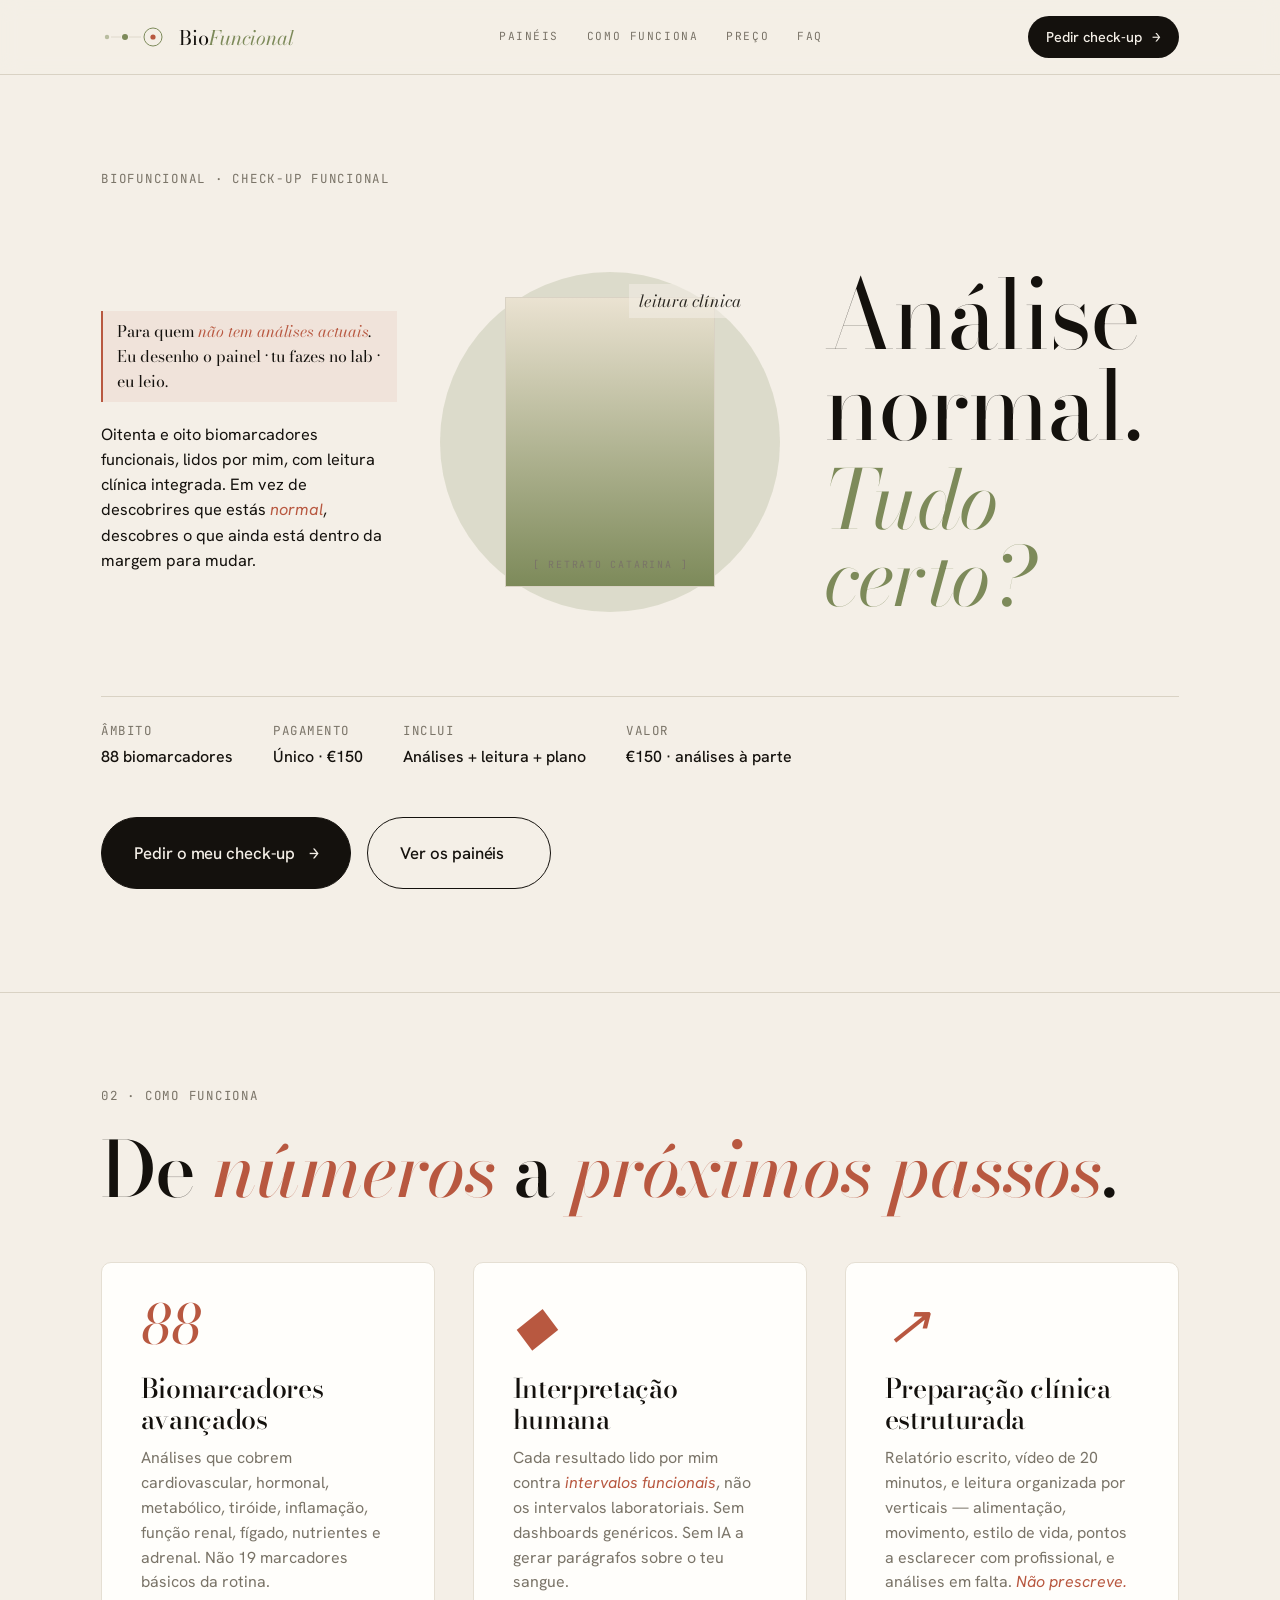
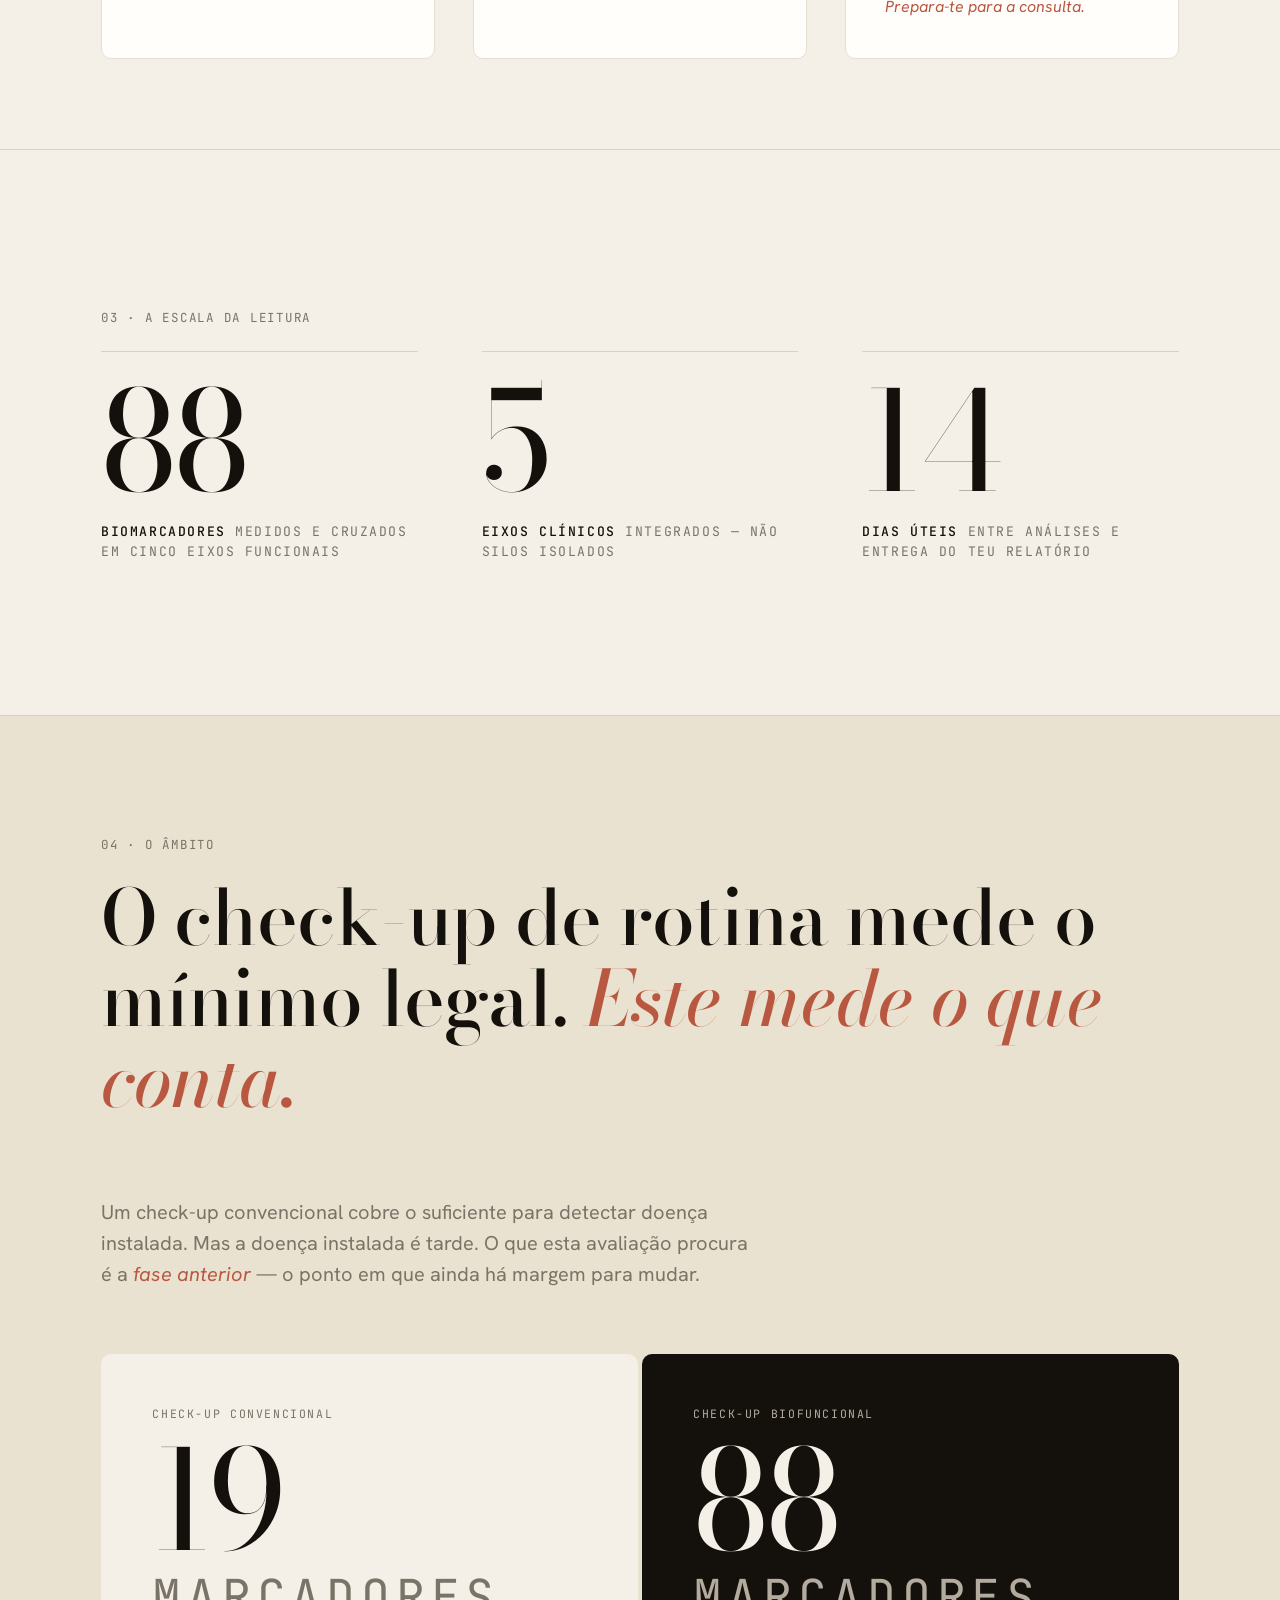
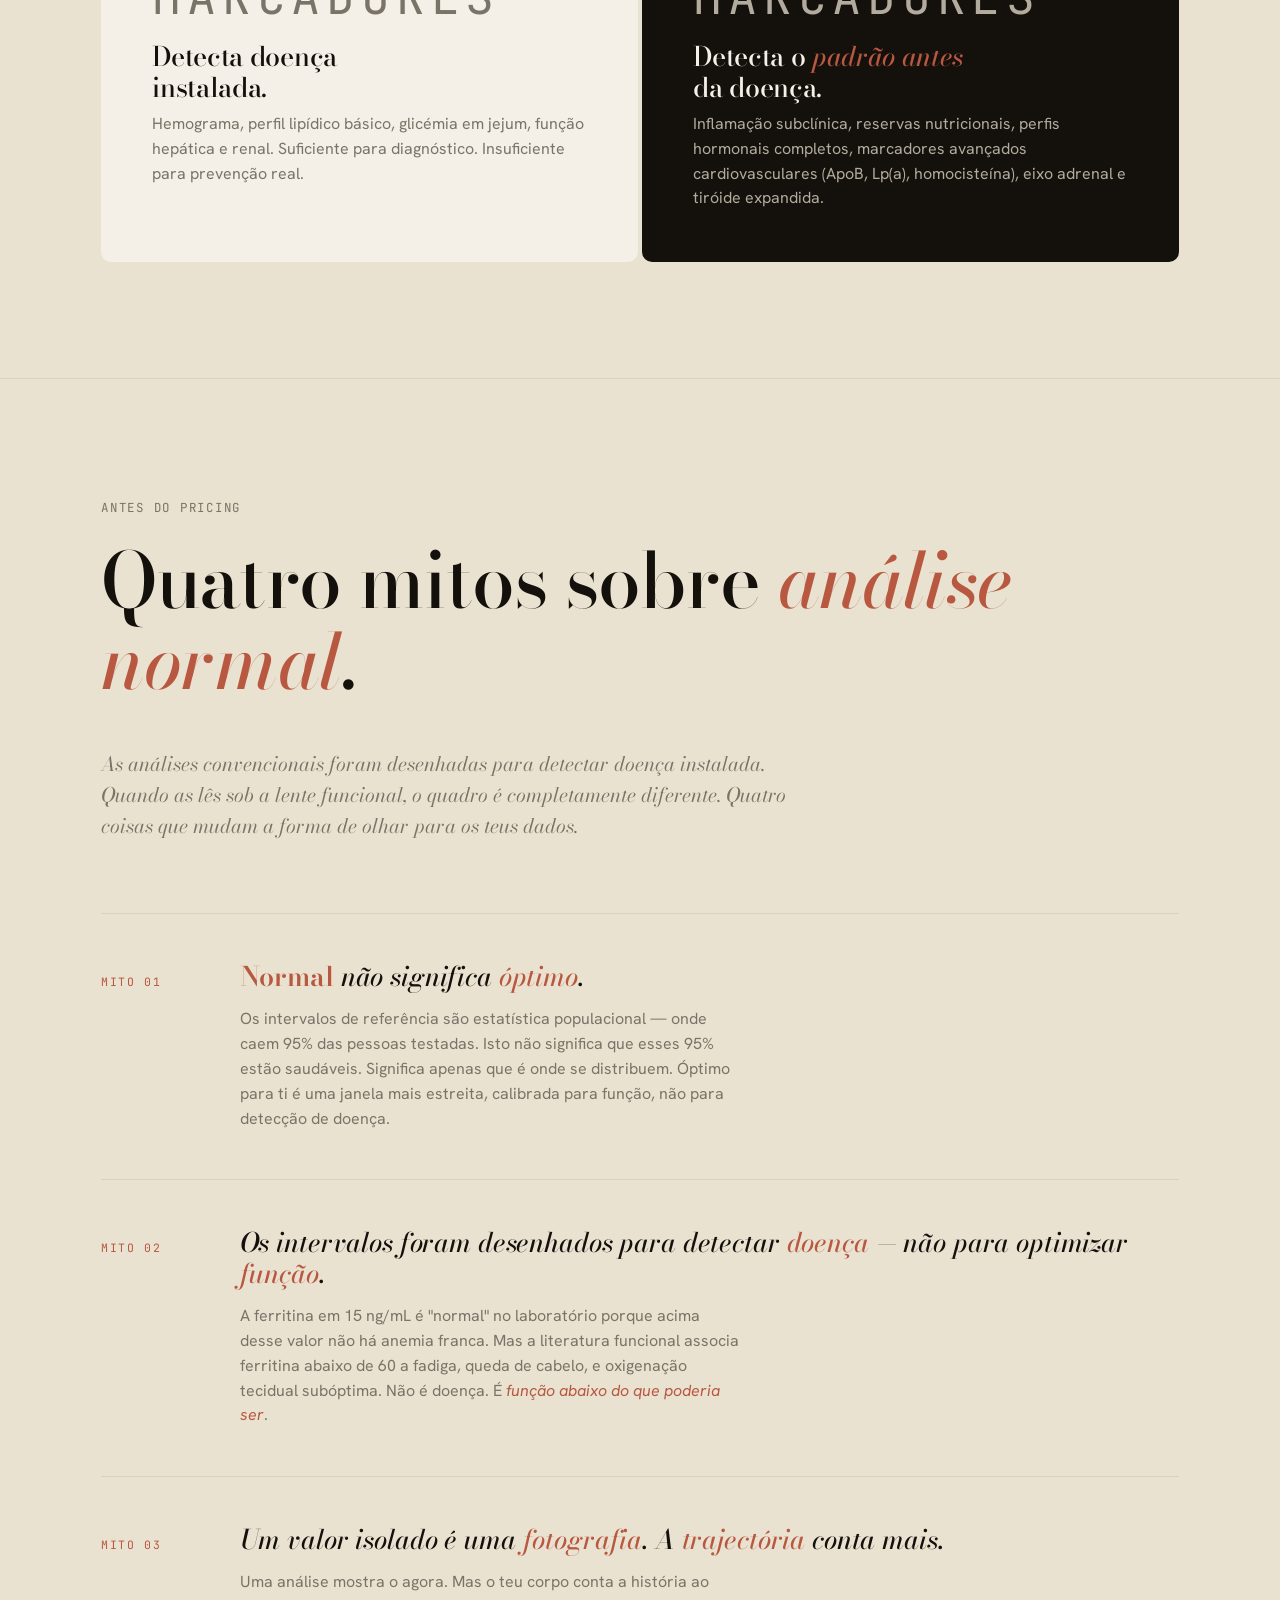
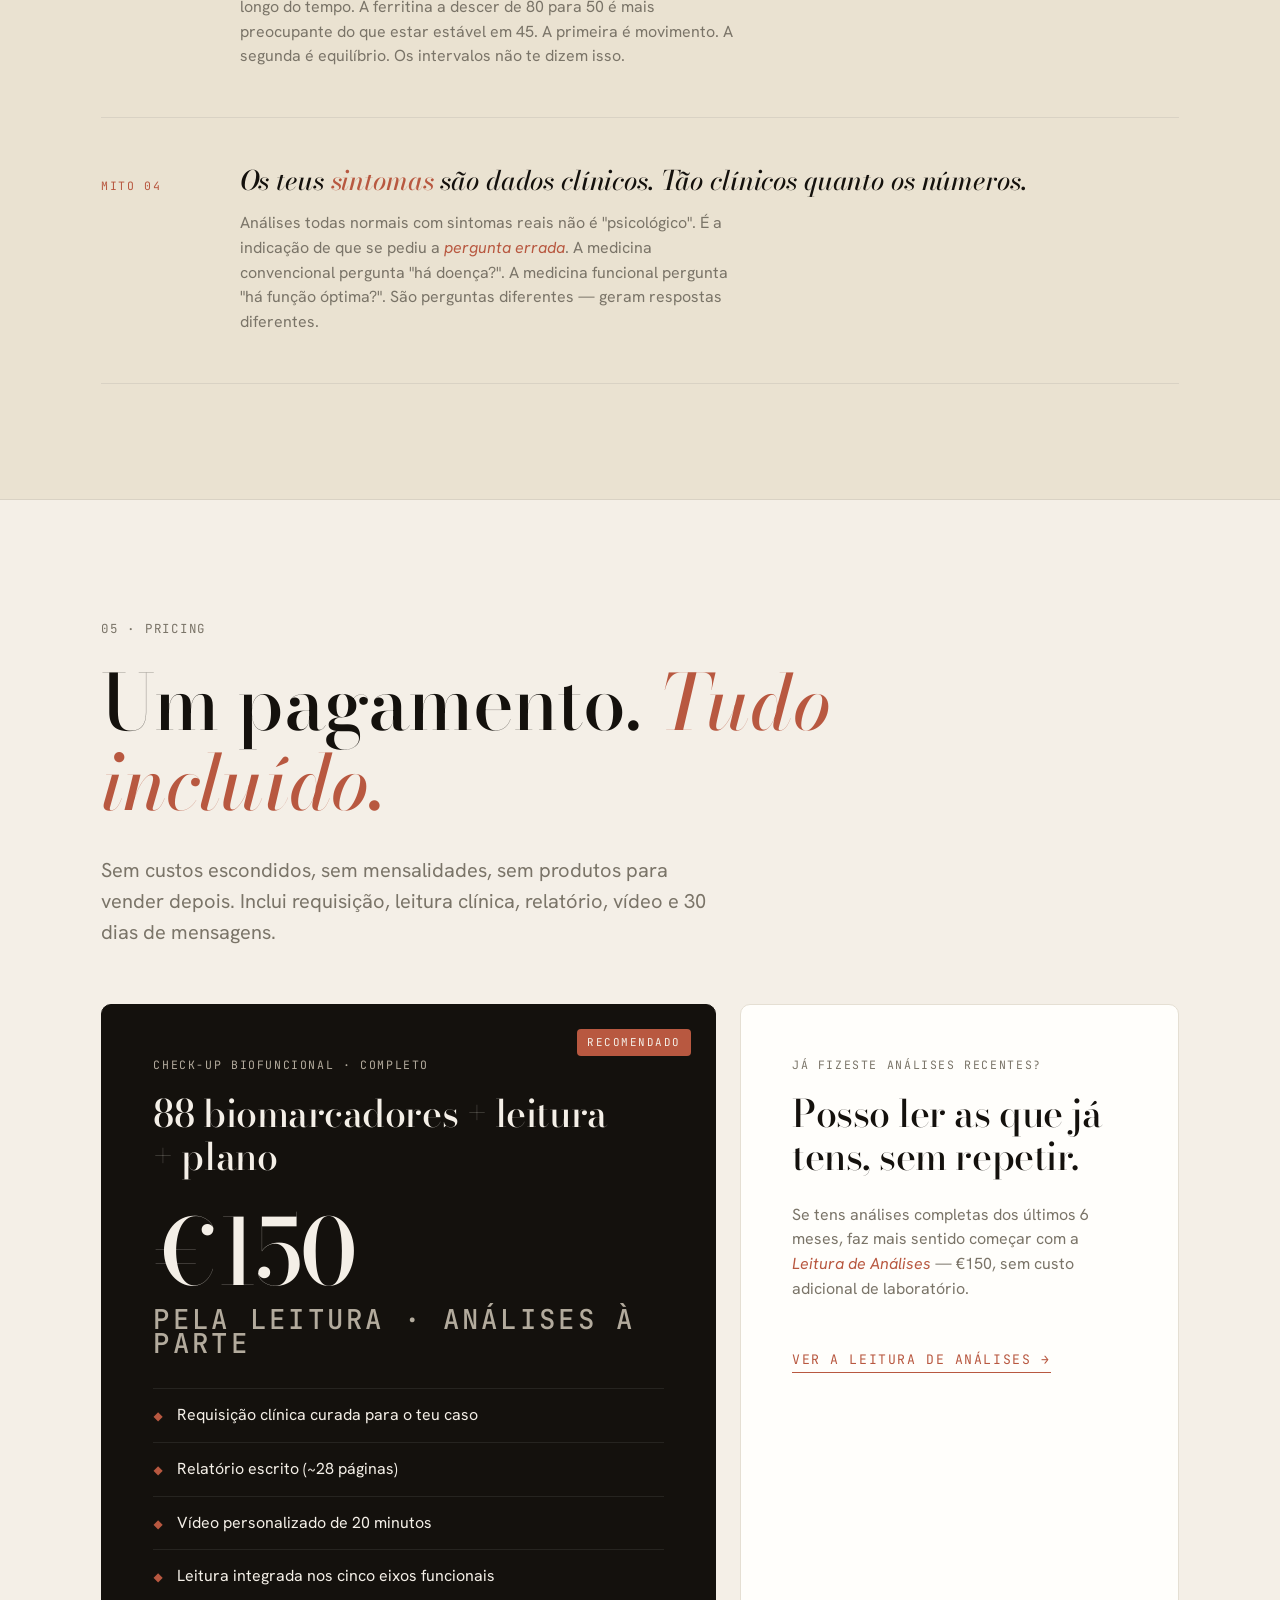
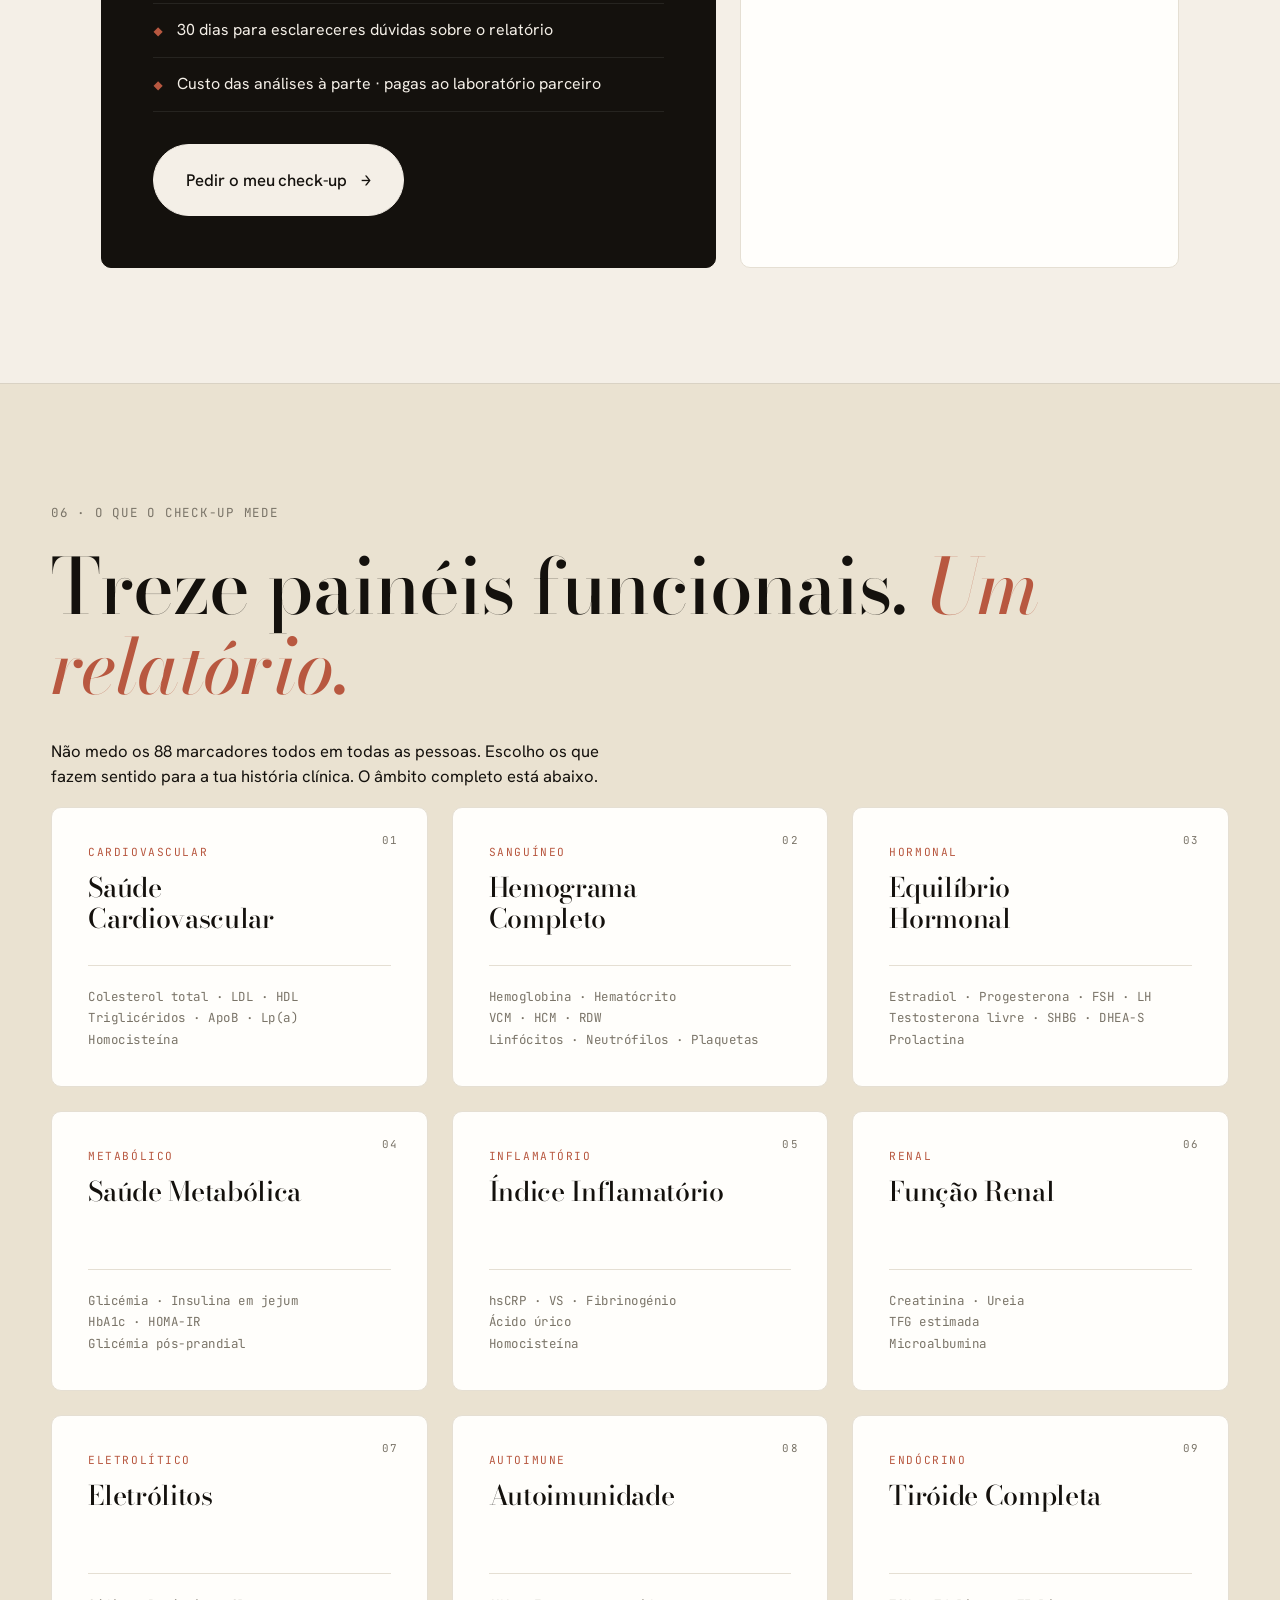
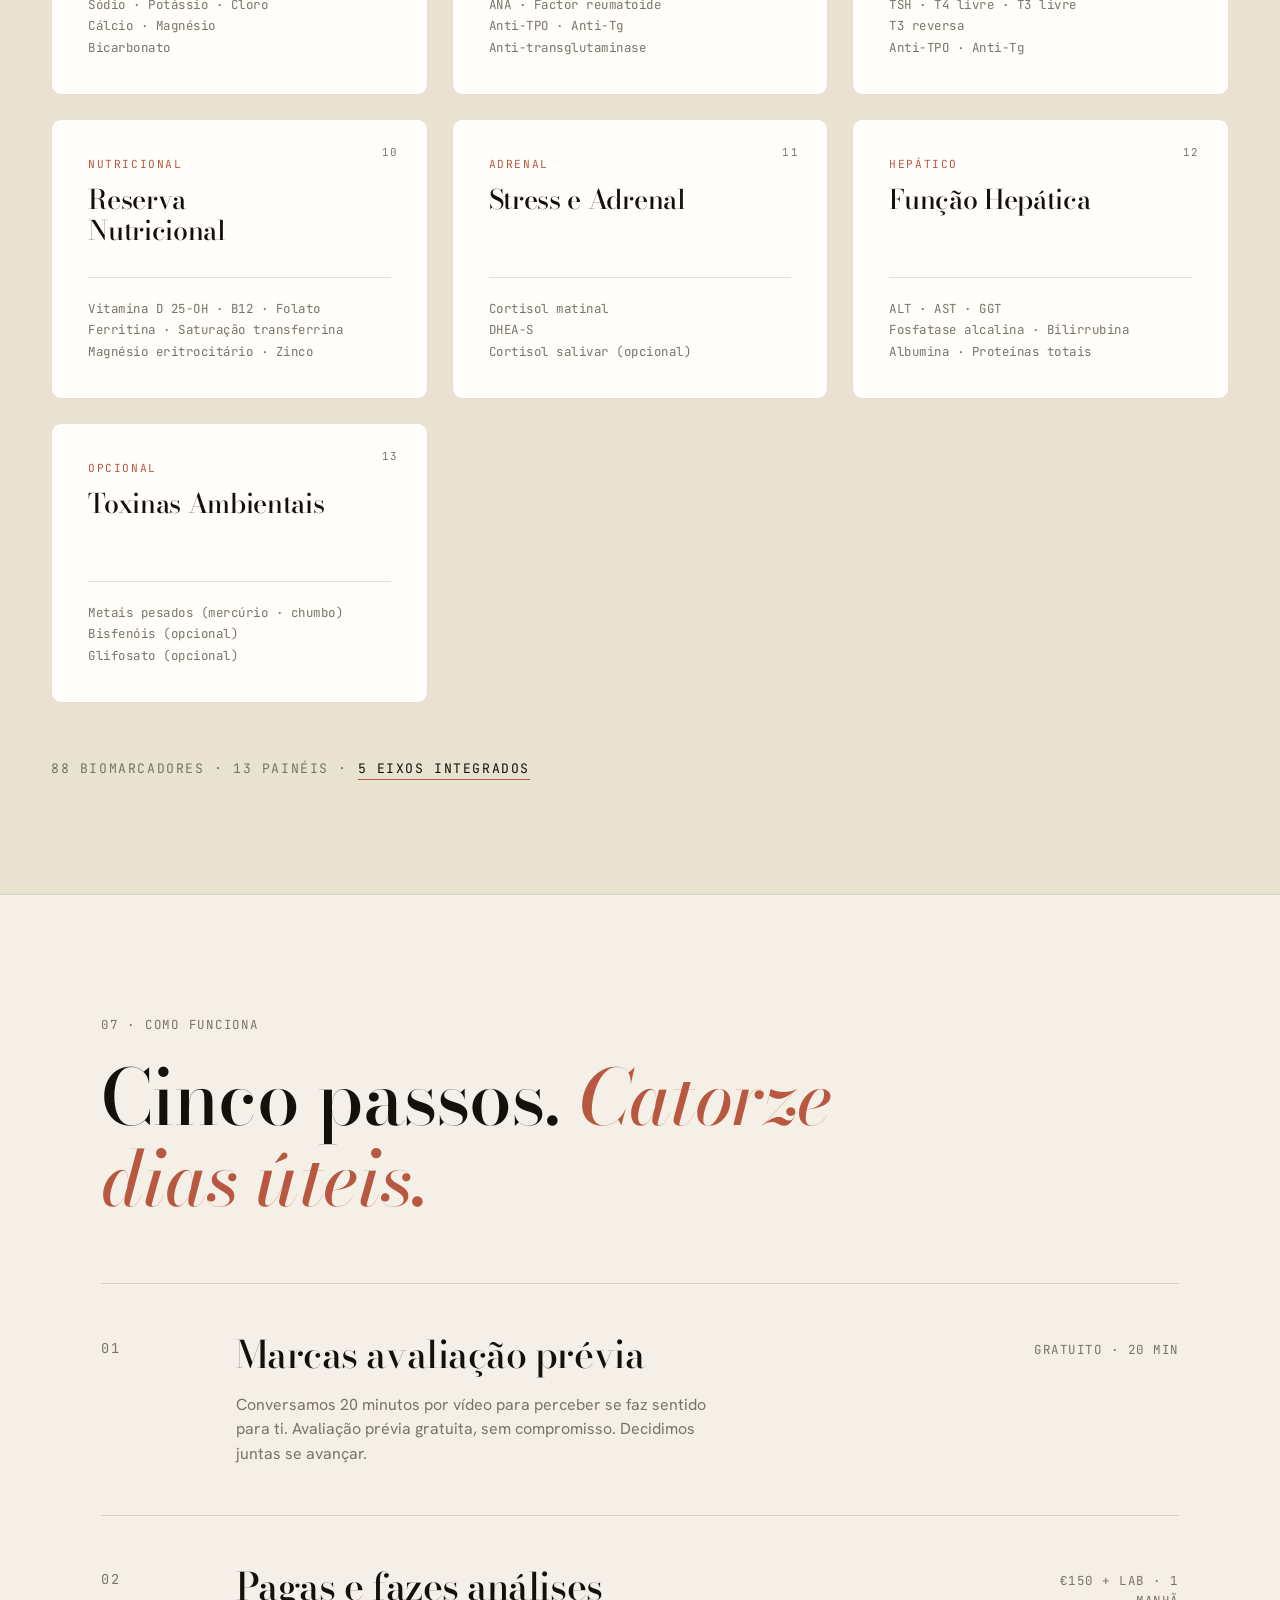
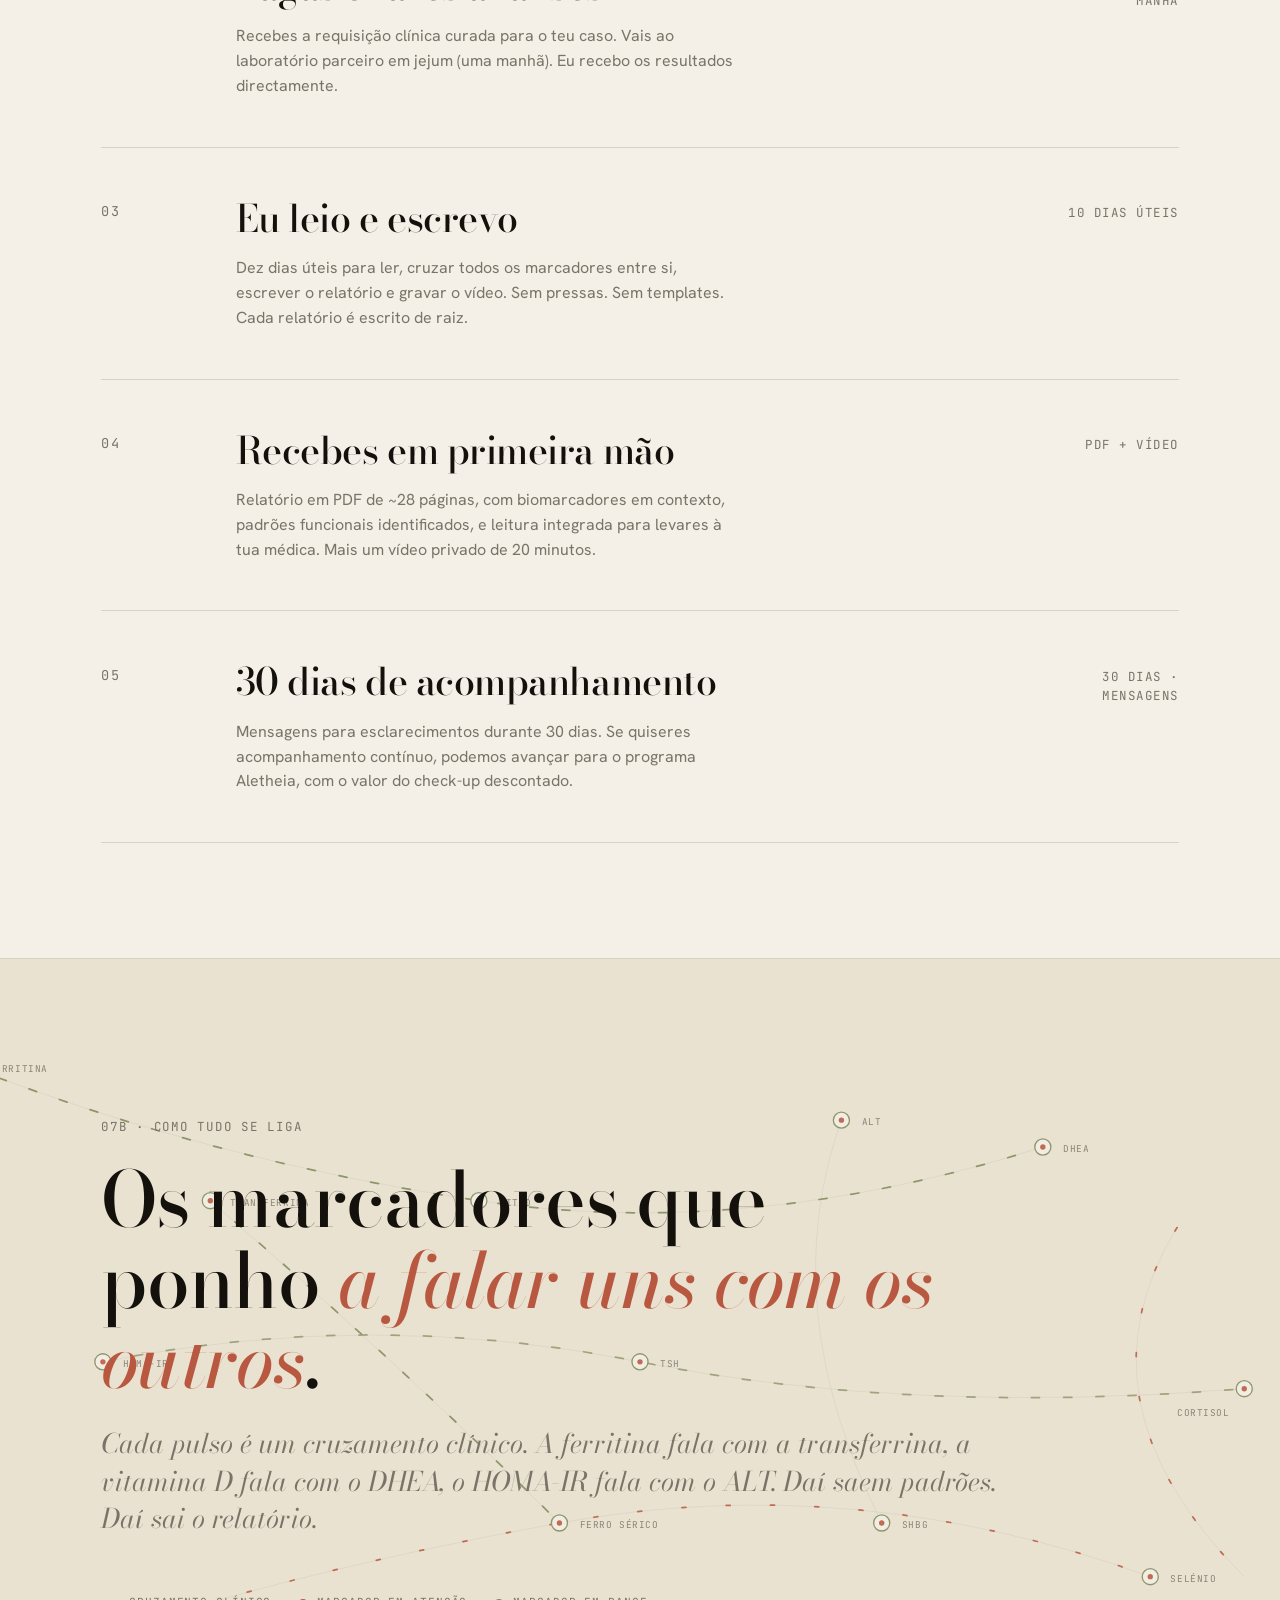
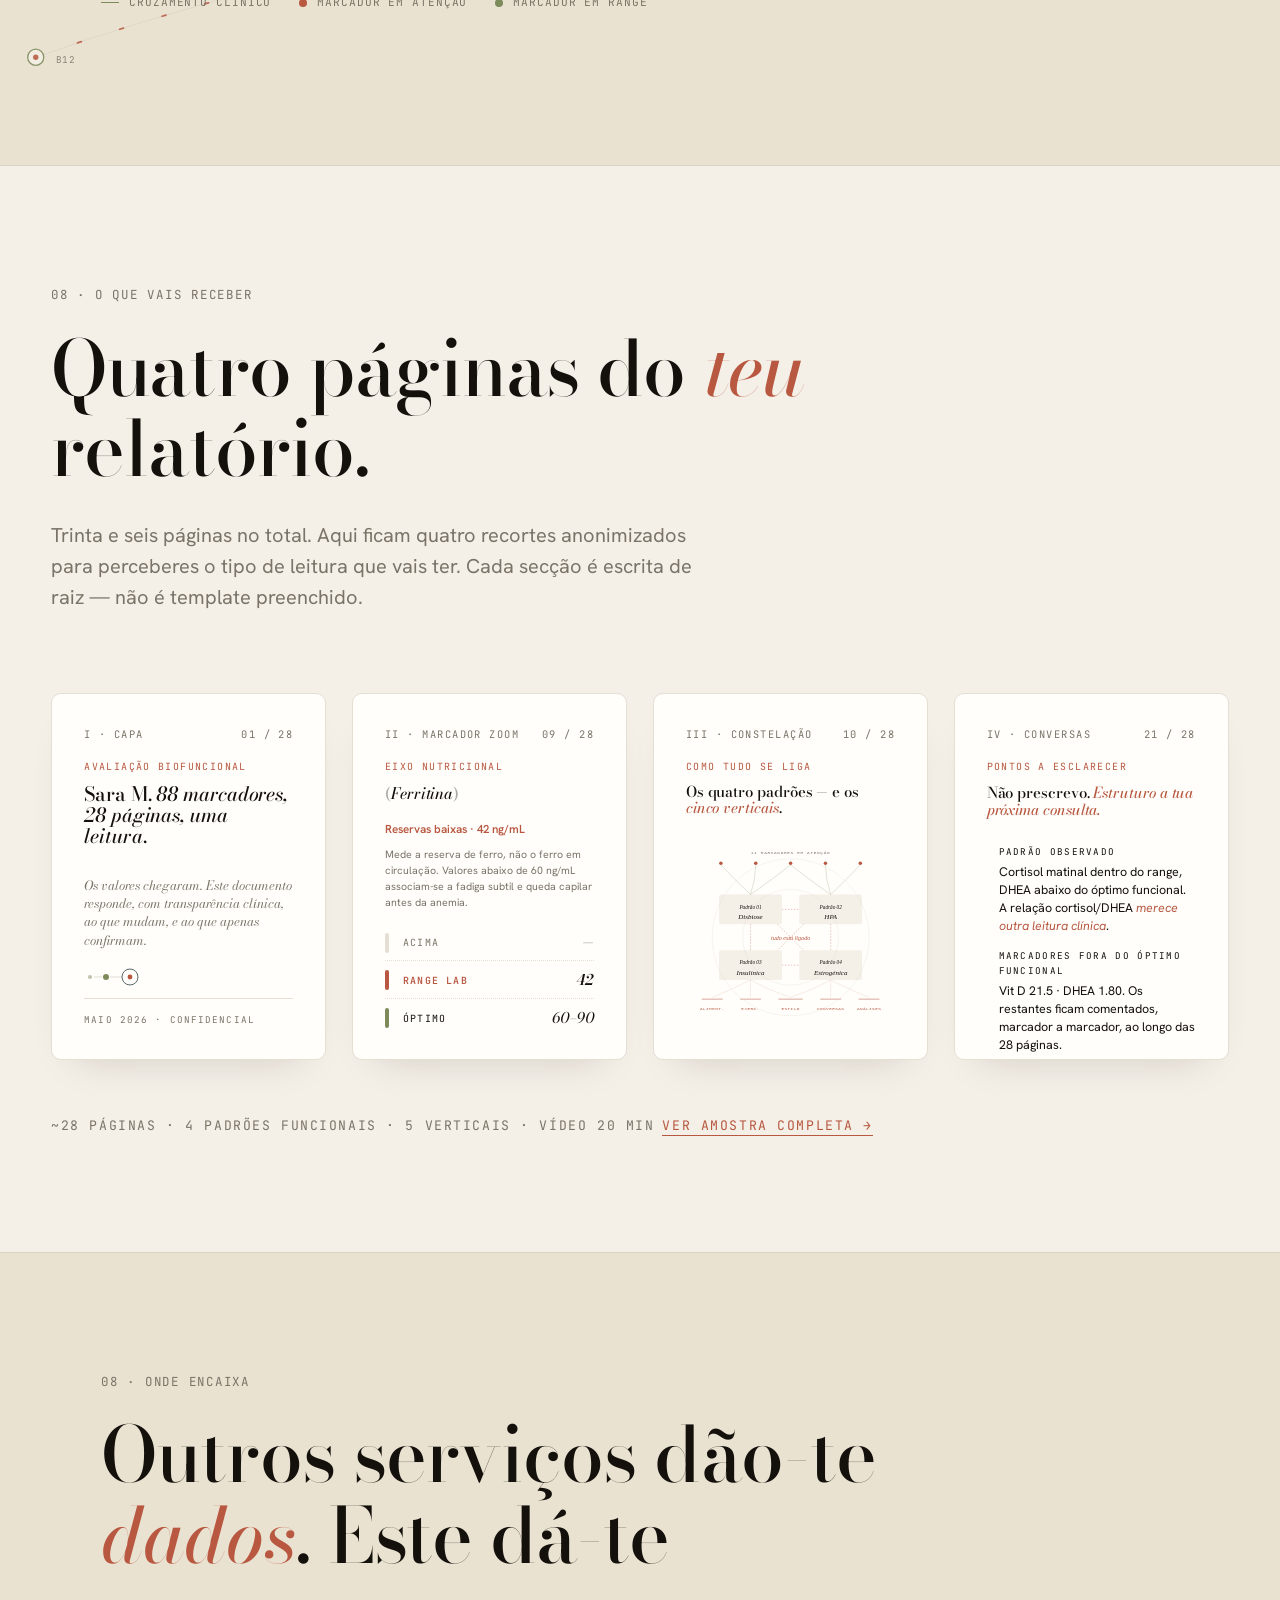
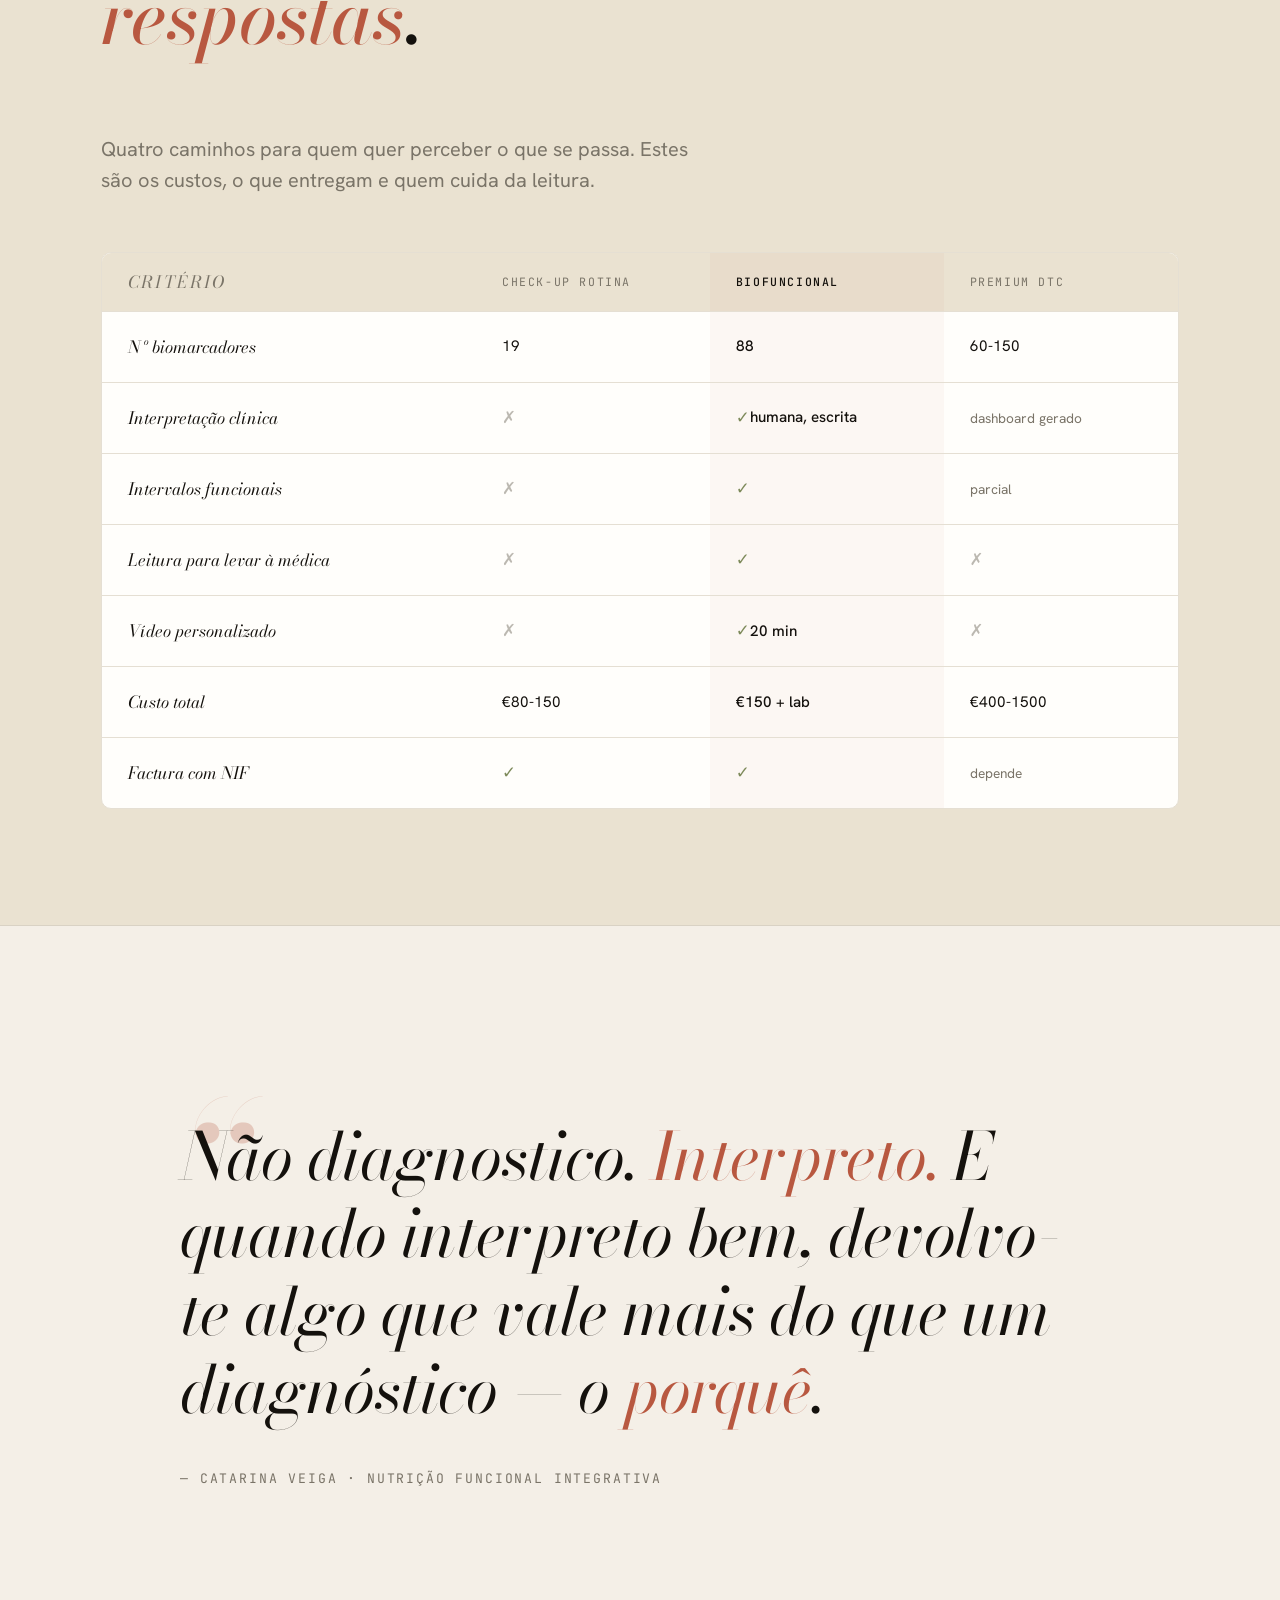
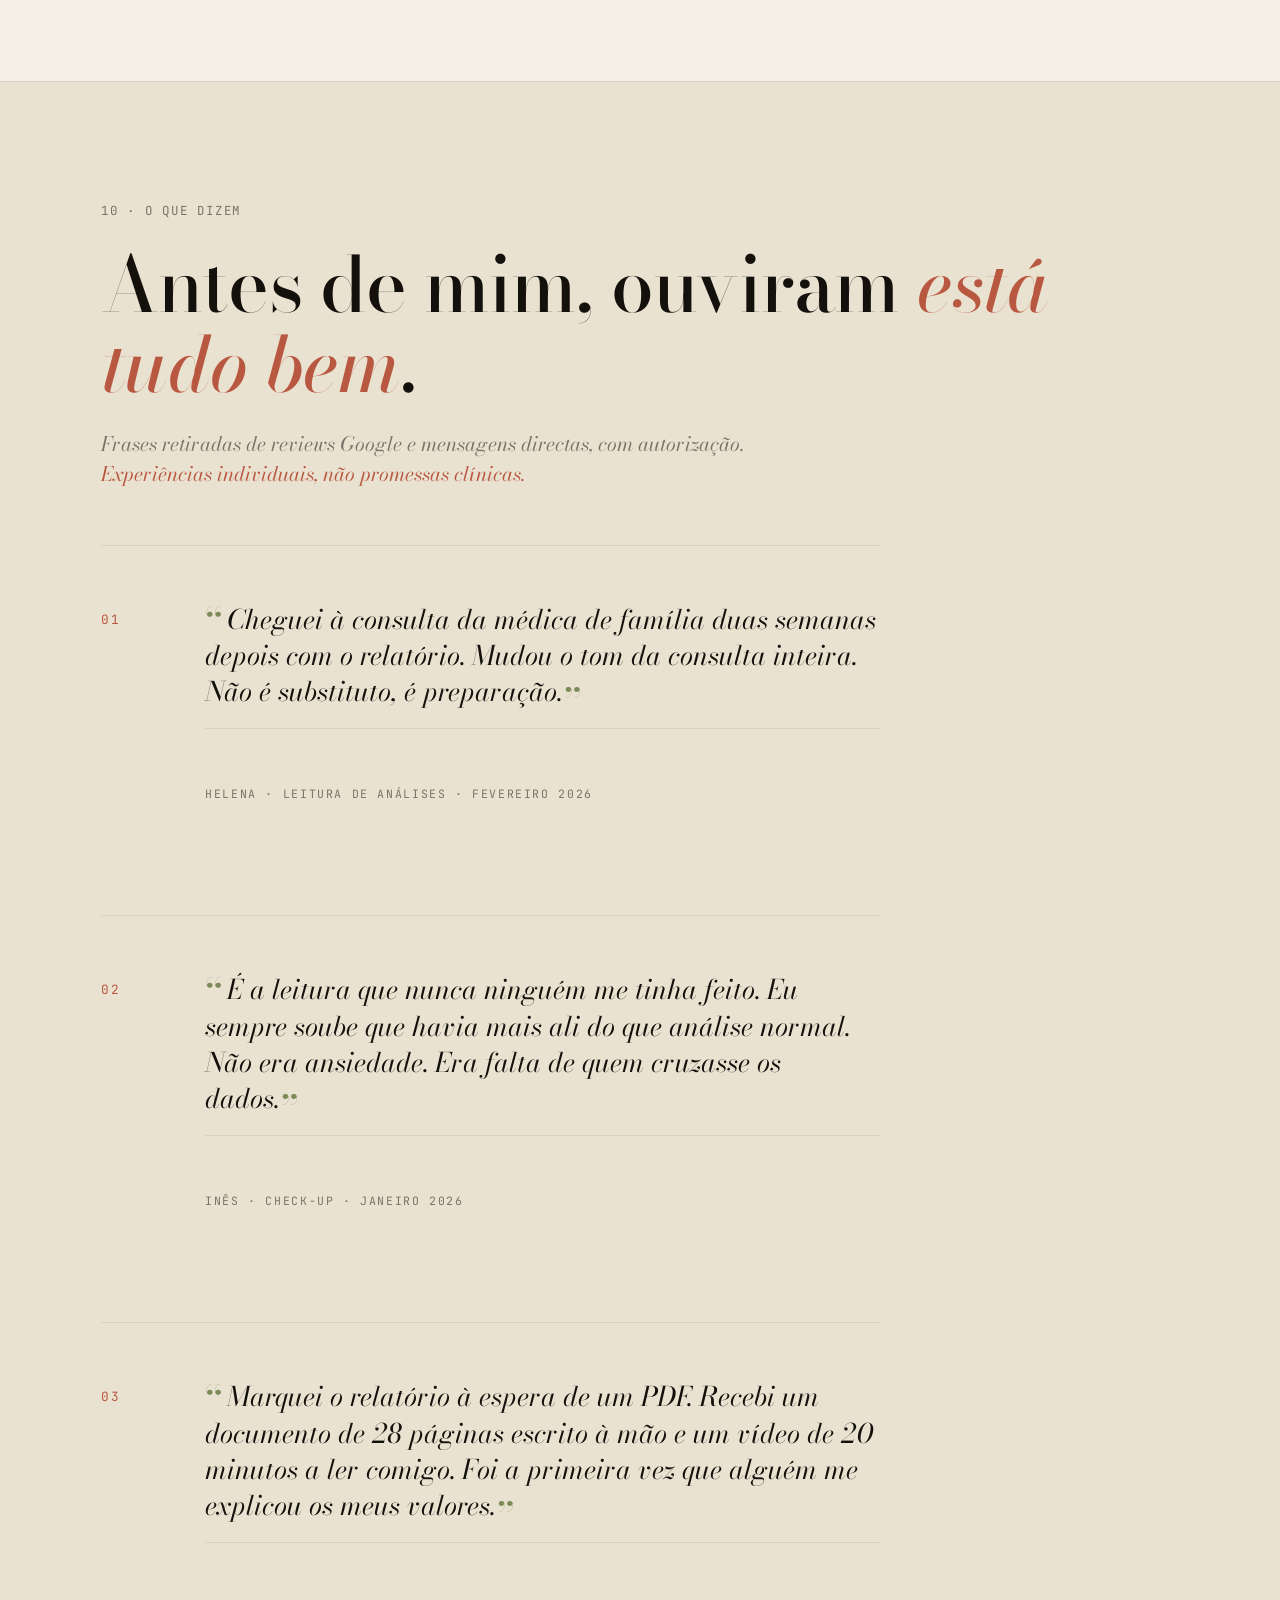
==== index.html @ 7107995e "Consolidate BioFuncional site for biofuncional.me 3 páginas interligadas (check-up / análises / rela" ====
<!doctype html>
<html lang="pt-PT">
<head>
<meta charset="utf-8" />
<meta name="viewport" content="width=device-width, initial-scale=1" />
<title>BioFuncional · Check-up funcional para mulheres</title>
<meta name="description" content="Uma leitura educacional de 88 biomarcadores funcionais. Para mulheres que querem chegar à consulta médica com perguntas certas — não com dúvidas vagas. €150, análises à parte." />
<link rel="canonical" href="https://biofuncional.me/" />
<meta name="robots" content="index, follow" />
<meta property="og:type" content="website" />
<meta property="og:site_name" content="BioFuncional" />
<meta property="og:locale" content="pt_PT" />
<meta property="og:url" content="https://biofuncional.me/" />
<meta property="og:title" content="BioFuncional · Check-up funcional para mulheres" />
<meta property="og:description" content="Uma leitura educacional de 88 biomarcadores funcionais. Chegar à consulta com perguntas certas, não com dúvidas vagas." />
<meta name="twitter:card" content="summary_large_image" />
<meta name="twitter:title" content="BioFuncional · Check-up funcional para mulheres" />
<meta name="twitter:description" content="Uma leitura educacional de 88 biomarcadores funcionais. Chegar à consulta com perguntas certas, não com dúvidas vagas." />
<script type="application/ld+json">
{
  "@context": "https://schema.org",
  "@type": "ProfessionalService",
  "name": "BioFuncional",
  "url": "https://biofuncional.me/",
  "description": "Leitura educacional de biomarcadores funcionais para mulheres, em medicina funcional integrativa.",
  "areaServed": "PT",
  "availableLanguage": "pt-PT",
  "founder": {
    "@type": "Person",
    "name": "Catarina Veiga",
    "jobTitle": "Praticante de Medicina Funcional Integrativa",
    "url": "https://catarinaveiga.com"
  },
  "offers": {
    "@type": "Offer",
    "price": "150",
    "priceCurrency": "EUR",
    "description": "Check-up funcional · leitura educacional de 88 biomarcadores (análises à parte)"
  }
}
</script>

<link rel="preconnect" href="https://fonts.googleapis.com">
<link rel="preconnect" href="https://fonts.gstatic.com" crossorigin>
<link href="https://fonts.googleapis.com/css2?family=Bodoni+Moda:ital,opsz,wght@0,6..96,400..900;1,6..96,400..900&family=Hanken+Grotesk:ital,wght@0,300..800;1,300..800&family=EB+Garamond:ital,wght@0,400..800;1,400..800&family=Karla:ital,wght@0,300..800;1,300..800&family=DM+Serif+Display:ital@0;1&family=DM+Sans:ital,opsz,wght@0,9..40,300..900;1,9..40,300..900&family=Playfair+Display:ital,wght@0,400..900;1,400..900&family=Manrope:wght@300..800&family=JetBrains+Mono:wght@400;500&display=swap" rel="stylesheet">

<style>
:root{
  --bg:            #F4EFE7;
  --bg-warm:       #EAE2D1;
  --bg-card:       #FFFEFB;
  --bg-dark:       #14110D;
  --ink:           #14110D;
  --muted:         #7A7468;
  --accent:        #B85840;
  --sage:          #7D8A5A;
  --line:          #D9D2C4;
  --line-soft:     #E5DFD3;
  --on-dark:       #F4EFE7;
  --muted-on-dark: #B3AB9D;

  --font-display: "Bodoni Moda", Georgia, serif;
  --font-body:    "Hanken Grotesk", system-ui, sans-serif;
  --font-mono:    "JetBrains Mono", ui-monospace, monospace;

  --measure: 65ch;
  --step-0: clamp(.95rem, .92rem + .15vw, 1.05rem);
  --step-1: clamp(1.1rem, 1.05rem + .25vw, 1.25rem);
  --step-2: clamp(1.35rem, 1.2rem + .6vw, 1.7rem);
  --step-3: clamp(1.7rem, 1.4rem + 1.2vw, 2.4rem);
  --step-4: clamp(2.2rem, 1.7rem + 2.2vw, 3.6rem);
  --step-5: clamp(2.8rem, 2rem + 3.5vw, 5.2rem);
  --step-6: clamp(3.4rem, 2.4rem + 4.5vw, 6.8rem);
  --step-massive: clamp(4.5rem, 3rem + 7vw, 10rem);

  --radius-card: 10px;
}

*{box-sizing:border-box}
html,body{margin:0;padding:0}
body{
  background: var(--bg);
  color: var(--ink);
  font-family: var(--font-body);
  font-size: var(--step-0);
  line-height: 1.55;
  -webkit-font-smoothing: antialiased;
  text-rendering: optimizeLegibility;
  transition: background-color .35s ease, color .35s ease;
}
h1,h2,h3,h4{
  font-family: var(--font-display);
  font-weight: 500; letter-spacing: -.012em;
  margin: 0 0 .4em; line-height: 1.08;
  color: var(--ink);
}
h1{ font-size: var(--step-6); }
h2{ font-size: var(--step-5); line-height: 1.05; }
h3{ font-size: var(--step-3); line-height: 1.15; }
h4{ font-size: var(--step-2); line-height: 1.2; }

p{ margin: 0 0 1em; max-width: var(--measure); }
em{ color: var(--accent); font-style: italic; }
strong{ font-weight: 600; }
a{ color: inherit; text-underline-offset: 3px; text-decoration-thickness: 1px; }

.container{ max-width: 1180px; margin: 0 auto; padding: 0 clamp(20px, 4vw, 56px); }
.container-wide{ max-width: 1280px; margin: 0 auto; padding: 0 clamp(20px, 4vw, 56px); }
.measure{ max-width: var(--measure); }

section{
  padding: clamp(72px, 9vw, 140px) 0;
  position: relative;
  transition: background-color .35s ease, color .35s ease;
}
section + section{ border-top: 1px solid var(--line); }

.dark{ background: var(--bg-dark); color: var(--on-dark); }
.dark h1,.dark h2,.dark h3,.dark h4{ color: var(--on-dark); }
.dark em{ color: var(--accent); }
.dark .muted{ color: var(--muted-on-dark); }

.warm{ background: var(--bg-warm); }

.eyebrow{
  font-family: var(--font-mono); font-size: .78rem;
  letter-spacing: .14em; text-transform: uppercase;
  color: var(--muted); margin-bottom: 1.5rem;
  display: inline-block;
}
.dark .eyebrow{ color: var(--muted-on-dark); }
.muted{ color: var(--muted); }

/* PRICING-PENDING BADGE */
.placeholder-tag{
  display: inline-block;
  font-family: var(--font-mono);
  font-size: .68rem;
  letter-spacing: .14em;
  text-transform: uppercase;
  color: var(--accent);
  border: 1px solid var(--accent);
  padding: 3px 8px;
  border-radius: 4px;
  margin-left: 12px;
  vertical-align: middle;
}

/* HERO QUALIFIER */
.hero-qualifier{
  margin: -16px 0 24px;
  padding: 8px 14px;
  background: rgba(184, 88, 64, .08);
  border-left: 2px solid var(--accent);
  font-family: var(--font-display);
  font-size: 1rem;
  color: var(--ink);
  display: inline-block;
  letter-spacing: -.005em;
}
.hero-qualifier em{ color: var(--accent); font-style: italic; }

/* 4 MITOS */
.mitos-section{ background: var(--bg-warm); }
.mitos-section h2{ max-width: 22ch; margin-bottom: .6em; }
.mitos-section > .container > .lede{ color: var(--muted); max-width: 60ch; margin-bottom: clamp(48px, 6vw, 72px); font-size: var(--step-1); font-family: var(--font-display); font-style: italic; }
.mitos-list{ list-style: none; padding: 0; margin: 0; counter-reset: mito; }
.mitos-list li{
  counter-increment: mito;
  display: grid;
  grid-template-columns: 100px 1fr;
  gap: clamp(20px, 3vw, 56px);
  padding: clamp(28px, 4vw, 48px) 0;
  border-top: 1px solid var(--line);
  align-items: baseline;
}
.mitos-list li:last-child{ border-bottom: 1px solid var(--line); }
.mitos-list li::before{
  content: "Mito " counter(mito, decimal-leading-zero);
  font-family: var(--font-mono); font-size: .72rem;
  letter-spacing: .14em; text-transform: uppercase;
  color: var(--accent); padding-top: .5em;
}
.mito-body h3{ font-size: var(--step-2); margin: 0 0 14px; letter-spacing: -.005em; font-style: italic; }
.mito-body h3 strong{ font-style: normal; color: var(--accent); }
.mito-body p{ color: var(--muted); margin: 0; font-size: 1rem; max-width: 56ch; }
@media (max-width: 600px){ .mitos-list li{ grid-template-columns: 1fr; gap: 8px; } }

/* LEAD MAGNET */
.lead-magnet-section{ background: var(--bg-dark); color: var(--on-dark); padding: clamp(96px, 12vw, 140px) 0; }
.lead-magnet-section .container{
  display: grid; grid-template-columns: 1.1fr 1fr;
  gap: clamp(40px, 6vw, 96px); align-items: center;
}
@media (max-width: 880px){ .lead-magnet-section .container{ grid-template-columns: 1fr; } }
.lead-magnet-section h2{ color: var(--on-dark); max-width: 18ch; font-size: var(--step-4); }
.lead-magnet-section h2 em{ color: var(--accent); }
.lead-magnet-section > .container > div > p{ color: var(--muted-on-dark); font-size: 1.05rem; line-height: 1.55; max-width: 50ch; }
.sample-form{ background: var(--bg-card); border-radius: 12px; padding: clamp(28px, 4vw, 40px); color: var(--ink); }
.sample-form .label{ font-family: var(--font-mono); font-size: .72rem; letter-spacing: .14em; text-transform: uppercase; color: var(--muted); margin-bottom: 12px; }
.sample-form h3{ font-size: var(--step-2); margin: 0 0 8px; font-style: italic; color: var(--ink); }
.sample-form .desc{ color: var(--muted); font-size: .92rem; margin: 0 0 24px; line-height: 1.5; }
.sample-form input[type="email"]{
  width: 100%; padding: 14px 16px;
  font-family: var(--font-body); font-size: 1rem;
  border: 1px solid var(--line); border-radius: 8px;
  background: var(--bg); color: var(--ink);
  margin-bottom: 12px; outline: none;
  transition: border-color .15s ease;
}
.sample-form input[type="email"]:focus{ border-color: var(--accent); }
.sample-form button{
  width: 100%; padding: 14px 24px;
  font-family: var(--font-body); font-size: 1rem; font-weight: 500;
  background: var(--ink); color: var(--on-dark);
  border: 0; border-radius: 999px; cursor: pointer;
  display: inline-flex; align-items: center; justify-content: center; gap: 10px;
  transition: background .15s ease;
}
.sample-form button:hover{ background: var(--accent); }
.sample-form button::after{ content: "→"; font-family: var(--font-mono); }
.sample-form .privacy{ font-size: .78rem; color: var(--muted); margin: 14px 0 0; text-align: center; line-height: 1.5; }
.sample-form.sent .form-fields{ display: none; }
.sample-form .sent-msg{ display: none; }
.sample-form.sent .sent-msg{ display: block; font-family: var(--font-display); font-style: italic; font-size: var(--step-1); color: var(--ink); padding: 16px 0; }
.sample-form.sent .sent-msg a{ color: var(--accent); display: inline-block; margin-top: 8px; font-size: 1rem; }

/* QUAL ESCOLHER */
.qual-escolher-section h2{ max-width: 22ch; }
.qual-escolher-section .lede{ max-width: 56ch; color: var(--muted); font-size: var(--step-1); margin-bottom: clamp(40px, 5vw, 64px); font-family: var(--font-display); font-style: italic; }
.qual-matrix{ display: grid; grid-template-columns: repeat(4, 1fr); gap: 1px; background: var(--line); border: 1px solid var(--line); }
@media (max-width: 980px){ .qual-matrix{ grid-template-columns: 1fr 1fr; } }
@media (max-width: 580px){ .qual-matrix{ grid-template-columns: 1fr; } }
.qual-card{ background: var(--bg); padding: clamp(24px, 3vw, 32px) clamp(20px, 2.5vw, 28px); display: flex; flex-direction: column; min-height: 280px; }
.qual-card.us{ background: var(--bg-warm); position: relative; }
.qual-card.us::before{ content: ""; position: absolute; top: 0; left: 0; right: 0; height: 2px; background: var(--accent); }
.qual-card .tag{ font-family: var(--font-mono); font-size: .68rem; letter-spacing: .14em; text-transform: uppercase; color: var(--muted); margin-bottom: 10px; }
.qual-card h4{ font-family: var(--font-display); font-size: var(--step-1); margin: 0 0 6px; letter-spacing: -.005em; line-height: 1.2; }
.qual-card .price{ font-family: var(--font-mono); font-size: .85rem; color: var(--accent); margin-bottom: 18px; letter-spacing: .04em; }
.qual-card .ideal{ font-family: var(--font-display); font-style: italic; color: var(--muted); font-size: .92rem; line-height: 1.45; margin-top: auto; padding-top: 16px; border-top: 1px solid var(--line-soft); }
.qual-card .ideal::before{ content: "Ideal para ti se · "; display: block; font-family: var(--font-mono); font-style: normal; font-size: .65rem; letter-spacing: .14em; text-transform: uppercase; color: var(--muted); margin-bottom: 6px; }
.qual-card.us .ideal{ color: var(--ink); font-style: normal; font-family: var(--font-body); font-weight: 500; }
.qual-card.us .ideal::before{ color: var(--accent); }

/* HERO */
.hero{ padding-top: clamp(110px, 14vw, 200px); padding-bottom: clamp(80px, 11vw, 160px); }
.hero h1{ max-width: 16ch; margin-bottom: .35em; }
.hero-lede{
  font-size: var(--step-2);
  line-height: 1.35;
  font-family: var(--font-display);
  font-style: italic;
  font-weight: 400;
  color: var(--muted);
  max-width: 32ch;
  margin-top: .8em;
}
.hero-meta{
  margin-top: clamp(40px, 5vw, 72px);
  display: flex; flex-wrap: wrap; gap: 18px 40px;
  align-items: baseline;
  border-top: 1px solid var(--line);
  padding-top: 24px;
}
.hero-meta div{ font-family: var(--font-mono); font-size: .78rem; letter-spacing: .12em; text-transform: uppercase; color: var(--muted); }
.hero-meta strong{ display: block; font-family: var(--font-body); font-size: 1rem; letter-spacing: 0; text-transform: none; color: var(--ink); font-weight: 500; margin-top: 4px; }

.btn-row{
  display: flex; flex-wrap: wrap; gap: 16px;
  margin-top: clamp(32px, 4vw, 48px);
}
.btn{
  display: inline-flex; align-items: center; gap: 14px;
  padding: 22px 32px;
  background: var(--ink); color: var(--on-dark);
  font-family: var(--font-body); font-size: 1.05rem; font-weight: 500;
  text-decoration: none; border-radius: 999px;
  border: 1px solid var(--ink);
  transition: all .2s ease;
  letter-spacing: -.005em;
  cursor: pointer;
}
.btn:hover{ background: var(--accent); border-color: var(--accent); }
.btn::after{ content: "→"; font-family: var(--font-mono); }
.btn-ghost{
  background: transparent; color: var(--ink);
}
.btn-ghost:hover{ background: var(--ink); color: var(--on-dark); border-color: var(--ink); }
.btn-ghost::after{ content: ""; }

/* VALUE PROPS — Hyman 3-col cards */
.value-section{ padding-top: clamp(56px, 7vw, 100px); padding-bottom: clamp(56px, 7vw, 100px); }
.value-grid{
  display: grid;
  grid-template-columns: repeat(3, 1fr);
  gap: clamp(20px, 3vw, 40px);
  margin-top: clamp(32px, 4vw, 56px);
}
@media (max-width: 880px){ .value-grid{ grid-template-columns: 1fr; } }
.value-card{
  background: var(--bg-card);
  border-radius: var(--radius-card);
  padding: clamp(28px, 3vw, 40px);
  border: 1px solid var(--line-soft);
  transition: transform .25s ease, box-shadow .25s ease;
}
.value-card:hover{
  transform: translateY(-2px);
  box-shadow: 0 20px 40px -25px rgba(20,17,13,.18);
}
.value-card .icon{
  font-family: var(--font-display);
  font-size: 3.4rem;
  line-height: .9;
  color: var(--accent);
  font-style: italic;
  margin-bottom: 24px;
  display: block;
}
.value-card h3{ font-size: var(--step-2); margin-bottom: .4em; }
.value-card p{ margin: 0; color: var(--muted); font-size: 1rem; max-width: none; }

/* STATS */
.stats-section{ padding: clamp(96px, 12vw, 180px) 0; }
.stats-grid{
  display: grid;
  grid-template-columns: repeat(3, 1fr);
  gap: clamp(32px, 5vw, 80px);
  align-items: end;
}
@media (max-width: 760px){ .stats-grid{ grid-template-columns: 1fr; gap: 56px; } }
.stat{
  text-align: left;
  border-top: 1px solid var(--line);
  padding-top: 28px;
}
.stat-number{
  font-family: var(--font-display);
  font-size: var(--step-massive);
  line-height: .9; font-weight: 400;
  margin-bottom: 18px; letter-spacing: -.02em;
}
.stat-label{
  font-family: var(--font-mono); font-size: .82rem;
  letter-spacing: .12em; text-transform: uppercase;
  color: var(--muted); line-height: 1.5;
}
.stat-label strong{ color: var(--ink); font-weight: 500; }

/* COMPARISON 19 vs 88 */
.comparison-section{ background: var(--bg-warm); }
.comparison-section h2{ max-width: 22ch; margin-bottom: 1em; }
.comparison-section > .container > p{ max-width: 60ch; color: var(--muted); margin-bottom: 64px; font-size: var(--step-1); }
.compare-row{
  display: grid;
  grid-template-columns: 1fr 1fr;
  gap: 4px;
}
@media (max-width: 760px){ .compare-row{ grid-template-columns: 1fr; } }
.compare-col{
  background: var(--bg);
  padding: clamp(32px, 4vw, 56px);
  border-radius: var(--radius-card);
}
.compare-col.us{ background: var(--bg-dark); color: var(--on-dark); }
.compare-col.us h3{ color: var(--on-dark); }
.compare-col .label{
  font-family: var(--font-mono);
  font-size: .72rem; letter-spacing: .14em;
  text-transform: uppercase;
  color: var(--muted);
  margin-bottom: 16px;
}
.compare-col.us .label{ color: var(--muted-on-dark); }
.compare-col .big{
  font-family: var(--font-display);
  font-size: var(--step-massive);
  line-height: .9; margin: 0 0 24px;
  letter-spacing: -.02em;
}
.compare-col .big small{
  font-size: .35em;
  font-family: var(--font-mono);
  letter-spacing: .12em;
  text-transform: uppercase;
  color: var(--muted);
  display: block;
  margin-top: 12px;
}
.compare-col.us .big small{ color: var(--muted-on-dark); }
.compare-col h3{
  font-size: var(--step-2);
  margin: 24px 0 8px;
  max-width: 16ch;
}
.compare-col p{ font-size: 1rem; color: var(--muted); margin: 0; }
.compare-col.us p{ color: var(--muted-on-dark); }

/* PRICING CARD */
.pricing-section{}
.pricing-section h2{ max-width: 18ch; }
.pricing-section > .container > p.lede{ color: var(--muted); max-width: 56ch; font-size: var(--step-1); margin-bottom: 56px; }

.pricing-wrap{
  display: grid;
  grid-template-columns: 1.4fr 1fr;
  gap: 24px;
}
@media (max-width: 880px){ .pricing-wrap{ grid-template-columns: 1fr; } }

.price-card{
  background: var(--bg-card);
  border: 1px solid var(--line-soft);
  border-radius: var(--radius-card);
  padding: clamp(40px, 4vw, 56px);
  position: relative;
}
.price-card.primary{
  background: var(--bg-dark);
  color: var(--on-dark);
  border-color: var(--bg-dark);
}
.price-card.primary h3{ color: var(--on-dark); }
.price-card .badge{
  position: absolute;
  top: 24px; right: 24px;
  font-family: var(--font-mono);
  font-size: .68rem; letter-spacing: .14em;
  text-transform: uppercase;
  background: var(--accent);
  color: var(--on-dark);
  padding: 5px 10px;
  border-radius: 4px;
}
.price-card .label{
  font-family: var(--font-mono);
  font-size: .72rem; letter-spacing: .14em;
  text-transform: uppercase;
  color: var(--muted);
  margin-bottom: 18px;
}
.price-card.primary .label{ color: var(--muted-on-dark); }
.price-card h3{
  font-size: var(--step-3);
  margin-bottom: 8px;
  max-width: 20ch;
}
.price-card .price-big{
  font-family: var(--font-display);
  font-size: clamp(3.5rem, 2.5rem + 4vw, 6rem);
  line-height: .9; font-weight: 500;
  margin: 32px 0 8px;
  letter-spacing: -.02em;
}
.price-card .price-big small{
  font-size: .3em;
  font-family: var(--font-mono);
  letter-spacing: .12em;
  text-transform: uppercase;
  color: var(--muted);
  display: block;
  margin-top: 14px;
}
.price-card.primary .price-big small{ color: var(--muted-on-dark); }
.price-card ul{
  list-style: none;
  padding: 0; margin: 32px 0;
  border-top: 1px solid var(--line-soft);
}
.price-card.primary ul{ border-color: rgba(255,255,255,.08); }
.price-card li{
  padding: 14px 0;
  border-bottom: 1px solid var(--line-soft);
  font-size: 1rem;
  display: flex; gap: 14px; align-items: baseline;
}
.price-card.primary li{ border-color: rgba(255,255,255,.08); }
.price-card li::before{
  content: "◆"; color: var(--accent); font-size: .75em;
}
.price-card.primary p{ color: var(--muted-on-dark); }
.price-card.primary .btn{
  background: var(--on-dark); color: var(--ink); border-color: var(--on-dark);
}
.price-card.primary .btn:hover{ background: var(--accent); color: var(--on-dark); border-color: var(--accent); }

/* PANEL CARDS (Hyman-style) — 13 painéis funcionais */
.panels-section{ background: var(--bg-warm); }
.panels-section h2{ max-width: 22ch; }
.panels-section > .container > p.lede{ color: var(--muted); max-width: 60ch; font-size: var(--step-1); margin-bottom: clamp(56px, 7vw, 80px); }

.panels-grid{
  display: grid;
  grid-template-columns: repeat(3, 1fr);
  gap: clamp(16px, 2vw, 24px);
}
@media (max-width: 980px){ .panels-grid{ grid-template-columns: repeat(2, 1fr); } }
@media (max-width: 580px){ .panels-grid{ grid-template-columns: 1fr; } }

.panel-card{
  background: var(--bg-card);
  border-radius: var(--radius-card);
  padding: clamp(28px, 3vw, 36px);
  border: 1px solid var(--line-soft);
  cursor: pointer;
  transition: transform .25s ease, box-shadow .25s ease, border-color .25s ease;
  display: flex;
  flex-direction: column;
  gap: 0;
  min-height: 280px;
  position: relative;
  overflow: hidden;
}
.panel-card::before{
  content: attr(data-n);
  position: absolute;
  top: 24px; right: 28px;
  font-family: var(--font-mono);
  font-size: .68rem;
  letter-spacing: .14em;
  color: var(--muted);
}
.panel-card:hover{
  transform: translateY(-3px);
  box-shadow: 0 24px 48px -28px rgba(20,17,13,.22);
  border-color: var(--accent);
}
.panel-card .tag{
  font-family: var(--font-mono);
  font-size: .7rem;
  letter-spacing: .14em;
  text-transform: uppercase;
  color: var(--accent);
  margin-bottom: 12px;
}
.panel-card h4{
  font-size: var(--step-2);
  line-height: 1.15;
  margin: 0 0 20px;
  max-width: 14ch;
}
.panel-card .markers{
  margin-top: auto;
  padding-top: 20px;
  border-top: 1px solid var(--line-soft);
  font-family: var(--font-mono);
  font-size: .78rem;
  letter-spacing: .04em;
  color: var(--muted);
  line-height: 1.7;
}
.panel-card .markers span{ display: block; }

.panels-foot{
  margin-top: 56px;
  text-align: left;
  font-family: var(--font-mono);
  font-size: .82rem;
  letter-spacing: .12em;
  text-transform: uppercase;
  color: var(--muted);
}
.panels-foot span{ color: var(--ink); border-bottom: 1px solid var(--accent); padding-bottom: 2px; }

/* PROCESS — 5 steps */
.process-section{}
.process-section h2{ max-width: 16ch; }
.process-list{
  list-style: none; padding: 0; margin: 64px 0 0;
  counter-reset: proc;
}
.process-list li{
  counter-increment: proc;
  display: grid;
  grid-template-columns: 96px 1fr auto;
  gap: clamp(20px, 3vw, 48px);
  padding: clamp(32px, 4vw, 48px) 0;
  border-top: 1px solid var(--line);
  align-items: start;
}
.process-list li:last-child{ border-bottom: 1px solid var(--line); }
.process-list li::before{
  content: counter(proc, decimal-leading-zero);
  font-family: var(--font-mono);
  font-size: .85rem;
  color: var(--muted);
  letter-spacing: .12em;
  padding-top: .4em;
}
.process-list h4{
  font-size: var(--step-3);
  line-height: 1.2;
  margin-bottom: .4em;
}
.process-list p{ font-size: 1rem; color: var(--muted); margin: 0; max-width: 56ch; }
.process-list .meta{
  font-family: var(--font-mono);
  font-size: .78rem;
  letter-spacing: .12em;
  text-transform: uppercase;
  color: var(--muted);
  text-align: right;
  padding-top: .6em;
  max-width: 160px;
}
@media (max-width: 760px){
  .process-list li{ grid-template-columns: 60px 1fr; }
  .process-list .meta{ display: none; }
}

/* REPORT MOCKUP — 4 pages */
.report-mockup-section{}
.report-mockup-section h2{ max-width: 22ch; }
.report-mockup-section > .container-wide > p.lede{ color: var(--muted); max-width: 60ch; font-size: var(--step-1); margin-bottom: clamp(56px, 7vw, 80px); }

.pages-grid{
  display: grid;
  grid-template-columns: repeat(4, 1fr);
  gap: clamp(16px, 2vw, 28px);
  align-items: stretch;
}
@media (max-width: 1080px){ .pages-grid{ grid-template-columns: repeat(2, 1fr); } }
@media (max-width: 560px){ .pages-grid{ grid-template-columns: 1fr; } }

.page-mock{
  background: var(--bg-card);
  border-radius: var(--radius-card);
  padding: clamp(20px, 2.5vw, 32px);
  border: 1px solid var(--line-soft);
  box-shadow: 0 20px 40px -25px rgba(20,17,13,.18);
  aspect-ratio: 3/4;
  display: flex;
  flex-direction: column;
  font-size: .82em;
  overflow: hidden;
  position: relative;
  transition: transform .3s ease, box-shadow .3s ease;
}
.page-mock:hover{ transform: translateY(-4px); box-shadow: 0 30px 60px -25px rgba(20,17,13,.28); }
.page-mock-meta{
  font-family: var(--font-mono);
  font-size: .65rem;
  letter-spacing: .14em;
  text-transform: uppercase;
  color: var(--muted);
  display: flex;
  justify-content: space-between;
  margin-bottom: 16px;
}
.page-mock-label{
  font-family: var(--font-mono);
  font-size: .62rem;
  letter-spacing: .14em;
  text-transform: uppercase;
  color: var(--accent);
  margin-bottom: 10px;
}
.page-mock h5{
  font-family: var(--font-display);
  font-weight: 500;
  font-size: 1.15em;
  line-height: 1.15;
  margin: 0 0 .8em;
  color: var(--ink);
  letter-spacing: -.005em;
}
.page-mock p{
  font-size: .82em;
  line-height: 1.45;
  margin: 0 0 .6em;
  color: var(--muted);
  max-width: none;
}
.page-mock .divider{
  height: 1px;
  background: var(--line-soft);
  margin: 14px 0;
}

/* page 1 — cover */
.page-cover .mark{
  font-family: var(--font-display);
  font-style: italic;
  font-size: 3em;
  line-height: 1;
  color: var(--accent);
  margin: auto 0 16px;
}
.page-cover .footnote{
  margin-top: auto;
  padding-top: 14px;
  border-top: 1px solid var(--line-soft);
  font-family: var(--font-mono);
  font-size: .58rem;
  letter-spacing: .12em;
  text-transform: uppercase;
  color: var(--muted);
}

/* page 2 — axis overview */
.axis-status{
  display: grid;
  grid-template-columns: 1fr auto;
  gap: 8px;
  padding: 6px 0;
  border-bottom: 1px solid var(--line-soft);
  font-family: var(--font-body);
  font-size: .78em;
  align-items: baseline;
}
.axis-status:last-child{ border-bottom: 0; }
.axis-status .v{
  font-family: var(--font-mono);
  font-size: .68rem;
  letter-spacing: .04em;
}
.axis-status .v.ok{ color: var(--sage); }
.axis-status .v.warn{ color: var(--accent); }
.axis-status .v.flag{ color: var(--accent); font-weight: 600; }
.axis-status .v.dim{ color: var(--muted); }

/* page 3 — biomarker zoom */
.bio-zoom{
  display: grid;
  grid-template-columns: 1fr 1fr;
  gap: 8px;
  padding: 10px 0;
  border-top: 1px solid var(--line-soft);
  border-bottom: 1px solid var(--line-soft);
  margin: 8px 0;
}
.bio-zoom dt{
  font-family: var(--font-mono);
  font-size: .58rem;
  letter-spacing: .12em;
  text-transform: uppercase;
  color: var(--muted);
  margin-bottom: 2px;
}
.bio-zoom dd{
  margin: 0;
  font-family: var(--font-display);
  font-size: 1.05em;
  font-weight: 500;
}
.bio-zoom dd.flag{ color: var(--accent); font-style: italic; }

/* page 4 — action plan */
.plan-pillar{
  padding: 8px 0;
  border-bottom: 1px solid var(--line-soft);
  display: flex;
  gap: 10px;
  font-size: .82em;
}
.plan-pillar:last-child{ border-bottom: 0; }
.plan-pillar .num{
  font-family: var(--font-mono);
  font-size: .62rem;
  letter-spacing: .12em;
  color: var(--accent);
  padding-top: .2em;
  flex-shrink: 0;
}
.plan-pillar .pillar-body strong{
  display: block;
  font-family: var(--font-display);
  font-weight: 500;
  margin-bottom: 2px;
  font-style: italic;
}
.plan-pillar .pillar-body span{
  font-size: .78em;
  color: var(--muted);
  line-height: 1.4;
  display: block;
}

.pages-foot{
  margin-top: clamp(40px, 5vw, 56px);
  text-align: left;
  font-family: var(--font-mono);
  font-size: .82rem;
  letter-spacing: .12em;
  text-transform: uppercase;
  color: var(--muted);
}
.pages-foot span{ color: var(--ink); }
.pages-foot a{ color: var(--accent); text-decoration: none; border-bottom: 1px solid var(--accent); padding-bottom: 1px; margin-left: 8px; }

/* mini biomarker scale inside mock cards */
.mock-bio-scale{
  margin-top: auto;
  padding-top: 14px;
  display: flex;
  flex-direction: column;
  gap: 2px;
}
.mock-bio-scale-row{
  display: grid;
  grid-template-columns: 8px 1fr auto;
  align-items: center;
  gap: 10px;
  padding: 6px 0;
  font-family: var(--font-mono);
  font-size: .62rem;
  letter-spacing: .12em;
  text-transform: uppercase;
  color: var(--muted);
  border-bottom: 1px dotted var(--line-soft);
}
.mock-bio-scale-row:last-child{ border-bottom: 0; }
.mock-bio-scale-row .bar{
  width: 4px;
  height: 20px;
  background: var(--line-soft);
  border-radius: 2px;
}
.mock-bio-scale-row.active .bar{ background: var(--accent); }
.mock-bio-scale-row.active{ color: var(--accent); font-weight: 600; }
.mock-bio-scale-row.optimal .bar{ background: var(--sage); }
.mock-bio-scale-row.optimal{ color: var(--sage-deep); }
.mock-bio-scale-row .v{
  font-family: var(--font-display);
  font-size: .92rem;
  color: var(--ink);
  font-style: italic;
  letter-spacing: 0;
  text-transform: none;
}

/* mini constellation inside mock card */
.mock-constellation{
  margin-top: auto;
  padding-top: 14px;
}
.mock-constellation svg{
  width: 100%;
  height: auto;
  display: block;
}

/* talking-point items inside mock card */
.mock-points{
  margin-top: 14px;
  display: flex;
  flex-direction: column;
  gap: 14px;
}
.mock-point{
  border-left: 2px solid var(--sage-deep);
  padding-left: 12px;
}
.mock-point .tag{
  font-family: var(--font-mono);
  font-size: .58rem;
  letter-spacing: .14em;
  text-transform: uppercase;
  color: var(--sage-deep);
  margin-bottom: 4px;
  display: block;
}
.mock-point .body{
  font-size: .78rem;
  line-height: 1.45;
  color: var(--ink);
  margin: 0;
  font-family: var(--font-body);
}
.mock-point .body em{
  color: var(--accent);
  font-style: italic;
}

/* page-mock additional refinement */
.page-mock h5{
  letter-spacing: -.005em;
}
.page-mock-label.accent{ color: var(--accent); }

/* COMPARISON TABLE */
.compare-table-section{ background: var(--bg-warm); }
.compare-table-section h2{ max-width: 18ch; margin-bottom: 1em; }
.compare-table-section > .container > p{ color: var(--muted); max-width: 56ch; font-size: var(--step-1); margin-bottom: 56px; }

.compare-table{
  background: var(--bg-card);
  border-radius: var(--radius-card);
  overflow: hidden;
  border: 1px solid var(--line-soft);
}
.compare-table-row{
  display: grid;
  grid-template-columns: 1.6fr 1fr 1fr 1fr;
  gap: 0;
  border-bottom: 1px solid var(--line-soft);
}
.compare-table-row:last-child{ border-bottom: 0; }
.compare-table-cell{
  padding: 22px clamp(16px, 2vw, 28px);
  font-size: .95rem;
  display: flex; align-items: center;
}
.compare-table-row.head{
  background: var(--bg-warm);
}
.compare-table-row.head .compare-table-cell{
  font-family: var(--font-mono);
  font-size: .72rem;
  letter-spacing: .14em;
  text-transform: uppercase;
  color: var(--muted);
  padding-top: 16px;
  padding-bottom: 16px;
}
.compare-table-row.head .compare-table-cell.us{
  color: var(--ink);
}
.compare-table-cell.us{
  background: rgba(184, 88, 64, .04);
  font-weight: 500;
  position: relative;
}
.compare-table-cell .check{ color: var(--sage); font-size: 1.1em; }
.compare-table-cell .cross{ color: var(--muted); font-size: 1.1em; opacity: .5; }
.compare-table-cell .dim{ color: var(--muted); font-size: .9em; }
.compare-table-row .compare-table-cell:first-child{
  font-family: var(--font-display);
  font-style: italic;
  font-size: 1.05rem;
}
@media (max-width: 760px){
  .compare-table-row{
    grid-template-columns: 1fr 1fr;
    border-bottom: 1px solid var(--line-soft);
  }
  .compare-table-row.head{ display: none; }
  .compare-table-cell{ padding: 14px 20px; font-size: .92rem; }
  .compare-table-cell::before{
    content: attr(data-label);
    display: block;
    font-family: var(--font-mono);
    font-size: .65rem;
    letter-spacing: .12em;
    text-transform: uppercase;
    color: var(--muted);
    margin-bottom: 4px;
  }
}

/* PULL QUOTE */
.pull-quote{
  padding: clamp(120px, 15vw, 220px) 0;
  text-align: left;
}
.pull-quote-wrap{
  max-width: 920px;
  margin: 0 auto;
  position: relative;
}
.pull-quote-wrap::before{
  content: "“";
  font-family: var(--font-display);
  font-style: italic;
  font-size: clamp(8rem, 14vw, 18rem);
  line-height: .8;
  color: var(--accent);
  position: absolute;
  top: -.1em; left: -.05em;
  opacity: .25;
  pointer-events: none;
}
.pull-quote blockquote{
  margin: 0;
  font-family: var(--font-display);
  font-style: italic;
  font-size: clamp(2rem, 1.4rem + 3.4vw, 4.4rem);
  line-height: 1.18;
  letter-spacing: -.015em;
  font-weight: 400;
  max-width: 22ch;
  position: relative;
  z-index: 1;
}
.pull-quote blockquote em{ color: var(--accent); }
.pull-quote cite{
  display: block;
  margin-top: 40px;
  font-style: normal;
  font-family: var(--font-mono);
  font-size: .82rem;
  letter-spacing: .14em;
  text-transform: uppercase;
  color: var(--muted);
}
.pull-quote cite::before{ content: "— "; }

/* TESTIMONIALS */
.testimonials{}
.testimonials .testimonials-lede{
  font-family: var(--font-display); font-style: italic;
  color: var(--muted); font-size: var(--step-1); line-height: 1.5;
  max-width: 56ch; margin-top: -8px; margin-bottom: 56px;
}
.testimonials .testimonials-lede em{ color: var(--accent); font-style: italic; }

.testimonials-sequence{
  max-width: 780px;
  margin: 0 0 0;
  border-top: 1px solid var(--line);
}
.testimonial-row{
  display: grid;
  grid-template-columns: 64px 1fr;
  gap: clamp(20px, 4vw, 40px);
  padding: clamp(36px, 5vw, 56px) 0;
  border-bottom: 1px solid var(--line);
  align-items: start;
}
.testimonial-row .num{
  font-family: var(--font-mono); font-size: .8rem;
  letter-spacing: .14em; color: var(--accent);
  padding-top: 8px;
}
.testimonial-row blockquote{ margin: 0; }
.testimonial-row blockquote p{
  font-family: var(--font-display);
  font-style: italic;
  font-size: var(--step-2);
  line-height: 1.35;
  color: var(--ink);
  margin: 0 0 18px;
  max-width: 56ch;
}
.testimonial-row blockquote p::before{
  content: "\201C"; font-size: 1.6em; line-height: 0;
  vertical-align: -.25em; color: var(--sage);
  margin-right: 4px; font-style: normal;
}
.testimonial-row blockquote p::after{
  content: "\201D"; font-size: 1.6em; line-height: 0;
  vertical-align: -.45em; color: var(--sage);
  margin-left: 2px; font-style: normal;
}
.testimonial-row blockquote footer{
  font-family: var(--font-mono); font-size: .72rem;
  letter-spacing: .14em; text-transform: uppercase;
  color: var(--muted);
}
@media (max-width: 600px){
  .testimonial-row{ grid-template-columns: 1fr; gap: 8px; }
  .testimonial-row .num{ padding-top: 0; }
}

/* FAQ */
.faq{}
.faq h2{ margin-bottom: clamp(40px, 5vw, 64px); }
details{ border-top: 1px solid var(--line); padding: 24px 0; }
details:last-of-type{ border-bottom: 1px solid var(--line); }
summary{
  list-style: none;
  font-family: var(--font-display); font-size: var(--step-2); line-height: 1.3;
  cursor: pointer;
  display: flex; justify-content: space-between; align-items: baseline; gap: 24px;
}
summary::-webkit-details-marker{ display: none; }
summary::after{
  content: "+";
  font-family: var(--font-mono); font-size: 1.5rem; color: var(--accent);
  transition: transform .2s ease;
}
details[open] summary::after{ content: "−"; }
details > *:not(summary){ margin-top: 18px; max-width: 62ch; color: var(--muted); }

/* CTA */
.cta-final{ padding-bottom: clamp(140px, 15vw, 220px); }
.cta-final h2{ font-size: var(--step-6); max-width: 18ch; margin-bottom: .25em; }
.cta-final .price-row{
  display: flex; align-items: baseline;
  gap: clamp(24px, 4vw, 56px); flex-wrap: wrap;
  margin: 56px 0 32px; padding-top: 32px;
  border-top: 1px solid var(--line);
}
.cta-bridge{
  margin-top: 80px; padding: 40px;
  background: var(--bg-card);
  border-radius: var(--radius-card);
  border: 1px solid var(--line-soft);
  display: flex;
  justify-content: space-between;
  align-items: center;
  gap: 24px;
  flex-wrap: wrap;
}
.cta-bridge .left{ flex: 1 1 320px; }
.cta-bridge .left h4{ font-size: var(--step-1); margin-bottom: 6px; }
.cta-bridge .left p{ margin: 0; color: var(--muted); max-width: none; font-size: .95rem; }
.cta-bridge a.link{
  font-family: var(--font-mono);
  font-size: .82rem;
  letter-spacing: .12em;
  text-transform: uppercase;
  color: var(--accent);
  text-decoration: none;
  border-bottom: 1px solid var(--accent);
  padding-bottom: 2px;
}

footer{
  border-top: 1px solid var(--line);
  padding: 56px 0;
  font-family: var(--font-mono); font-size: .78rem;
  letter-spacing: .12em; text-transform: uppercase; color: var(--muted);
}
footer .row{ display: flex; justify-content: space-between; gap: 24px; flex-wrap: wrap; }

/* DESIGNER PANEL */
.designer{ position: fixed; top: 20px; right: 20px; z-index: 1000; font-family: ui-sans-serif, system-ui, sans-serif; font-size: 13px; color: #14110D; }
.designer-toggle{
  background: #14110D; color: #F4EFE7; border: 0;
  padding: 12px 18px; border-radius: 999px;
  cursor: pointer; font: inherit; font-weight: 500;
  letter-spacing: .04em;
  box-shadow: 0 10px 30px -10px rgba(20,17,13,.4);
  display: inline-flex; align-items: center; gap: 10px;
}
.designer-toggle::before{ content: "◆"; color: #B85840; }
.designer[open] .designer-toggle{ display: none; }
.designer-panel{
  display: none;
  background: #FFFEFB; border: 1px solid #E5DFD3;
  border-radius: 14px; padding: 20px; width: 320px;
  max-height: calc(100vh - 40px); overflow-y: auto;
  box-shadow: 0 30px 60px -20px rgba(20,17,13,.25);
}
.designer[open] .designer-panel{ display: block; }
.designer h5{
  font-family: ui-sans-serif, system-ui; font-size: 11px;
  letter-spacing: .14em; text-transform: uppercase;
  color: #7A7468; margin: 0 0 12px; font-weight: 600;
}
.designer-section + .designer-section{ margin-top: 24px; }
.designer-options{ display: grid; gap: 8px; }
.opt{
  display: flex; align-items: center; gap: 12px;
  padding: 10px 12px; border: 1px solid #E5DFD3;
  border-radius: 10px; background: #FFFEFB;
  cursor: pointer; font: inherit;
  text-align: left; width: 100%;
  transition: border-color .15s ease, background .15s ease;
}
.opt:hover{ border-color: #B3AB9D; }
.opt[aria-pressed="true"]{ border-color: #14110D; background: #F4EFE7; }
.opt .swatches{ display: flex; gap: 4px; }
.opt .sw{ width: 16px; height: 16px; border-radius: 4px; }
.opt .label{ flex: 1; font-weight: 500; }
.opt .sub{ color: #7A7468; font-size: 11px; }
.opt .preview-aa{ font-size: 16px; }
.opt .preview-aa em{ font-style: italic; color: #B85840; }
.designer-actions{
  margin-top: 20px; padding-top: 16px;
  border-top: 1px solid #E5DFD3;
  display: flex; justify-content: space-between; gap: 10px; flex-wrap: wrap;
}
.btn-mini{
  background: transparent; border: 1px solid #E5DFD3; color: #14110D;
  padding: 8px 12px; border-radius: 8px; font: inherit; font-weight: 500; cursor: pointer;
}
.btn-mini:hover{ border-color: #14110D; }
.designer-close{
  position: absolute; top: 16px; right: 16px;
  background: none; border: 0; cursor: pointer;
  font-size: 18px; line-height: 1; color: #7A7468; padding: 4px 8px;
}
.designer-close:hover{ color: #14110D; }
.combo-out{
  margin-top: 12px;
  font-family: "JetBrains Mono", monospace; font-size: 11px;
  color: #7A7468; background: #F4EFE7;
  padding: 10px; border-radius: 8px; line-height: 1.5;
  display: none; white-space: pre;
}
.combo-out.show{ display: block; }

/* ====== SITE HEADER (Vaga 2) ====== */
.site-header{
  position: sticky; top: 0; z-index: 50;
  background: rgba(244,239,231,.92);
  backdrop-filter: blur(10px);
  -webkit-backdrop-filter: blur(10px);
  border-bottom: 1px solid var(--line);
}
.site-header > .container{
  display: flex; align-items: center; justify-content: space-between;
  padding-top: 16px; padding-bottom: 16px; gap: 20px;
}
.site-header .brand{
  display: inline-flex; align-items: center; gap: 14px;
  text-decoration: none; color: var(--ink);
}
.site-header .brand .wordmark{
  font-family: var(--font-display); font-size: 1.25rem;
  letter-spacing: -.005em;
}
.site-header .brand .wordmark em{ font-style: italic; color: var(--sage); }
.site-header nav{ display: flex; gap: 28px; }
.site-header nav a{
  font-family: var(--font-mono); font-size: .7rem;
  letter-spacing: .14em; text-transform: uppercase;
  color: var(--muted); text-decoration: none;
}
.site-header nav a:hover{ color: var(--ink); }
.site-header .cta-nav{
  display: inline-flex; align-items: center; gap: 10px;
  font-family: var(--font-body); font-size: .9rem; font-weight: 500;
  background: var(--ink); color: var(--on-dark);
  padding: 10px 18px; border-radius: 999px;
  text-decoration: none;
  transition: background .15s ease;
}
.site-header .cta-nav::after{ content: "→"; font-family: var(--font-mono); }
.site-header .cta-nav:hover{ background: var(--accent); }
@media (max-width: 760px){
  .site-header nav{ display: none; }
  .site-header .cta-nav{ font-size: .82rem; padding: 8px 14px; }
}

/* ====== HERO EDITORIAL (Vaga 2) ====== */
.hero.hero-edit{ padding-top: clamp(56px, 7vw, 100px); padding-bottom: clamp(60px, 8vw, 120px); }
.hero.hero-edit .hero-grid{
  display: grid;
  grid-template-columns: 1fr 1.1fr 1.2fr;
  align-items: center;
  gap: clamp(24px, 4vw, 56px);
  margin-top: 40px; margin-bottom: 56px;
}
@media (max-width: 980px){
  .hero.hero-edit .hero-grid{ grid-template-columns: 1fr; text-align: left; }
  .hero.hero-edit .hero-right h1{ text-align: left; }
}
.hero-edit .hero-left .hero-qualifier{ margin: 0 0 20px; max-width: 30ch; }
.hero-edit .hero-left-text{
  font-family: var(--font-body); font-size: 1.02rem;
  line-height: 1.55; color: var(--ink); max-width: 32ch; margin: 0;
}
.hero-edit .hero-left-text em{ color: var(--accent); font-style: italic; }
.hero-edit .hero-center{
  position: relative; display: flex; align-items: center; justify-content: center;
  min-height: 380px;
}
.hero-edit .hero-center .circle{
  position: absolute; width: 340px; height: 340px; border-radius: 50%;
  background: var(--sage); opacity: .2; z-index: 0;
}
.hero-edit .hero-center .portrait{
  position: relative; z-index: 2; width: 210px; height: 290px;
  background: linear-gradient(180deg, var(--bg-warm) 0%, var(--sage) 100%);
  border: 1px solid var(--line);
  display: flex; align-items: flex-end; justify-content: center;
  font-family: var(--font-mono); font-size: .62rem;
  letter-spacing: .18em; color: var(--muted); text-transform: uppercase;
  padding: 14px 12px; text-align: center;
}
.hero-edit .hero-center .mark-overlay{
  position: absolute; z-index: 3; top: 32px; right: 22px;
  font-family: var(--font-display); font-style: italic;
  color: var(--ink); font-size: 1.05rem; opacity: .9;
  background: rgba(244,239,231,.6); padding: 4px 10px;
}
.hero-edit .hero-right h1{
  font-family: var(--font-display); font-size: var(--step-6);
  line-height: .95; color: var(--ink); font-weight: 400;
  letter-spacing: -.02em; margin: 0; max-width: none;
}
.hero-edit .hero-right h1 em{
  font-style: italic; color: var(--sage); display: block;
  font-size: .85em; margin-top: 10px;
}
@media (max-width: 980px){
  .hero-edit .hero-center{ min-height: 320px; }
  .hero-edit .hero-center .circle{ width: 280px; height: 280px; }
}

/* ====== CONNECTIONS SECTION (Vaga 2) ====== */
.connections{
  position: relative; overflow: hidden;
  background: var(--bg-warm);
  padding: clamp(96px, 12vw, 160px) 0;
}
.connections > .container{ position: relative; z-index: 2; }
.connections h2{ max-width: 18ch; margin-bottom: .3em; }
.connections > .container > .lede{
  font-family: var(--font-display); font-style: italic;
  color: var(--muted); font-size: var(--step-2); line-height: 1.4;
  max-width: 55ch; margin-top: 16px; margin-bottom: 0;
}
.connections .connections-bg{
  position: absolute; inset: 0; z-index: 1;
  opacity: .85; pointer-events: none;
}
.connections .connections-bg svg{ width: 100%; height: 100%; display: block; }
.connections .legend{
  display: flex; gap: 28px; margin-top: 56px; flex-wrap: wrap;
}
.connections .legend-item{
  display: flex; align-items: center; gap: 10px;
  font-family: var(--font-mono); font-size: .7rem;
  letter-spacing: .08em; color: var(--muted); text-transform: uppercase;
}
.connections .legend-item .d-sage{ width: 8px; height: 8px; border-radius: 50%; background: var(--sage); }
.connections .legend-item .d-accent{ width: 8px; height: 8px; border-radius: 50%; background: var(--accent); }
.connections .legend-item .d-line{ width: 18px; height: 1px; background: var(--sage); }

/* pulse animation */
.pulse-path{ stroke: var(--line); stroke-width: .6; fill: none; }
.pulse-flow{
  stroke-width: 1.3; fill: none; stroke-linecap: round;
  stroke-dasharray: 6 18; animation: bf-flow 3.6s linear infinite;
}
.pulse-flow.s1{ stroke: var(--sage); }
.pulse-flow.s2{ stroke: var(--sage); opacity: .8; animation-delay: -1.2s; }
.pulse-flow.s3{ stroke: var(--accent); animation-delay: -2.4s; stroke-dasharray: 3 30; }
@keyframes bf-flow{ from{ stroke-dashoffset: 0; } to{ stroke-dashoffset: -100; } }
.node-base{ fill: var(--bg); stroke: var(--sage); stroke-width: 1; }
.node-dot{ fill: var(--accent); }
.node-label{
  font-family: 'JetBrains Mono', monospace; font-size: 7px;
  fill: var(--muted); letter-spacing: .06em; text-transform: uppercase;
}
@media (prefers-reduced-motion: reduce){
  .pulse-flow{ animation: none; }
}
</style>
</head>
<body>

<!-- SITE HEADER (Vaga 2) -->
<header class="site-header">
  <div class="container">
    <a class="brand" href="#">
      <svg width="64" height="22" viewBox="0 0 64 22" xmlns="http://www.w3.org/2000/svg" aria-hidden="true">
        <circle cx="6" cy="11" r="2.2" fill="var(--sage)" opacity=".5"/>
        <line x1="10" y1="11" x2="20" y2="11" stroke="var(--line)" stroke-width=".8"/>
        <circle cx="24" cy="11" r="3" fill="var(--sage)"/>
        <line x1="28" y1="11" x2="40" y2="11" stroke="var(--line)" stroke-width=".8"/>
        <circle cx="52" cy="11" r="9" fill="none" stroke="var(--sage)" stroke-width="1"/>
        <circle cx="52" cy="11" r="2.6" fill="var(--accent)"/>
      </svg>
      <span class="wordmark">Bio<em>Funcional</em></span>
    </a>
    <nav>
      <a href="#paineis">Painéis</a>
      <a href="#process">Como funciona</a>
      <a href="#pricing">Preço</a>
      <a href="#faq">FAQ</a>
    </nav>
    <a class="cta-nav" href="https://catarinaveigaagendamento.as.me" target="_blank" rel="noopener">Pedir check-up</a>
  </div>
</header>

<!-- DESIGNER PANEL · escondido em produção (descomenta o style para reactivar) -->
<div class="designer" id="designer" style="display:none">
  <button class="designer-toggle" onclick="toggleDesigner(true)">Designer</button>
  <div class="designer-panel" role="dialog" aria-label="Painel de design">
    <button class="designer-close" onclick="toggleDesigner(false)" aria-label="Fechar">×</button>
    <div class="designer-section"><h5>Paleta</h5><div class="designer-options" id="palettes"></div></div>
    <div class="designer-section"><h5>Tipografia</h5><div class="designer-options" id="typefaces"></div></div>
    <div class="designer-actions">
      <button class="btn-mini" onclick="copyCombo()">Copiar combinação</button>
      <button class="btn-mini" onclick="resetDesigner()">Reset</button>
    </div>
    <div class="combo-out" id="comboOut"></div>
  </div>
</div>

<!-- 01 · HERO -->
<section class="hero hero-edit">
  <div class="container">
    <span class="eyebrow">BioFuncional · Check-up funcional</span>

    <div class="hero-grid">
      <div class="hero-left">
        <div class="hero-qualifier">Para quem <em>não tem análises actuais</em>. Eu desenho o painel · tu fazes no lab · eu leio.</div>
        <p class="hero-left-text">Oitenta e oito biomarcadores funcionais, lidos por mim, com leitura clínica integrada. Em vez de descobrires que estás <em>normal</em>, descobres o que ainda está dentro da margem para mudar.</p>
      </div>

      <div class="hero-center">
        <div class="circle" aria-hidden="true"></div>
        <div class="portrait">[ retrato Catarina ]</div>
        <div class="mark-overlay">leitura clínica</div>
      </div>

      <div class="hero-right">
        <h1>Análise<br>normal.<em>Tudo certo?</em></h1>
      </div>
    </div>

    <div class="hero-meta">
      <div>Âmbito<strong>88 biomarcadores</strong></div>
      <div>Pagamento<strong>Único · €150</strong></div>
      <div>Inclui<strong>Análises + leitura + plano</strong></div>
      <div>Valor<strong>€150 · análises à parte</strong></div>
    </div>

    <div class="btn-row">
      <a class="btn" href="https://catarinaveigaagendamento.as.me" target="_blank" rel="noopener">Pedir o meu check-up</a>
      <a class="btn btn-ghost" href="#paineis">Ver os painéis</a>
    </div>
  </div>
</section>

<!-- 02 · VALUE PROPS -->
<section class="value-section">
  <div class="container">
    <span class="eyebrow">02 · Como funciona</span>
    <h2>De <em>números</em> a <em>próximos passos</em>.</h2>

    <div class="value-grid">
      <div class="value-card">
        <span class="icon">88</span>
        <h3>Biomarcadores avançados</h3>
        <p>Análises que cobrem cardiovascular, hormonal, metabólico, tiróide, inflamação, função renal, fígado, nutrientes e adrenal. Não 19 marcadores básicos da rotina.</p>
      </div>
      <div class="value-card">
        <span class="icon">◆</span>
        <h3>Interpretação humana</h3>
        <p>Cada resultado lido por mim contra <em>intervalos funcionais</em>, não os intervalos laboratoriais. Sem dashboards genéricos. Sem IA a gerar parágrafos sobre o teu sangue.</p>
      </div>
      <div class="value-card">
        <span class="icon">↗</span>
        <h3>Preparação clínica estruturada</h3>
        <p>Relatório escrito, vídeo de 20 minutos, e leitura organizada por verticais — alimentação, movimento, estilo de vida, pontos a esclarecer com profissional, e análises em falta. <em>Não prescreve. Prepara-te para a consulta.</em></p>
      </div>
    </div>
  </div>
</section>

<!-- 03 · STATS -->
<section class="stats-section">
  <div class="container">
    <span class="eyebrow">03 · A escala da leitura</span>
    <div class="stats-grid">
      <div class="stat">
        <div class="stat-number">88</div>
        <div class="stat-label"><strong>Biomarcadores</strong> medidos e cruzados em cinco eixos funcionais</div>
      </div>
      <div class="stat">
        <div class="stat-number">5</div>
        <div class="stat-label"><strong>Eixos clínicos</strong> integrados — não silos isolados</div>
      </div>
      <div class="stat">
        <div class="stat-number">14</div>
        <div class="stat-label"><strong>Dias úteis</strong> entre análises e entrega do teu relatório</div>
      </div>
    </div>
  </div>
</section>

<!-- 04 · COMPARISON 19 vs 88 -->
<section class="comparison-section">
  <div class="container">
    <span class="eyebrow">04 · O âmbito</span>
    <h2>O check-up de rotina mede o mínimo legal. <em>Este mede o que conta.</em></h2>
    <p>Um check-up convencional cobre o suficiente para detectar doença instalada. Mas a doença instalada é tarde. O que esta avaliação procura é a <em>fase anterior</em> — o ponto em que ainda há margem para mudar.</p>

    <div class="compare-row">
      <div class="compare-col">
        <div class="label">Check-up convencional</div>
        <div class="big">19<small>marcadores</small></div>
        <h3>Detecta doença instalada.</h3>
        <p>Hemograma, perfil lipídico básico, glicémia em jejum, função hepática e renal. Suficiente para diagnóstico. Insuficiente para prevenção real.</p>
      </div>
      <div class="compare-col us">
        <div class="label">Check-up BioFuncional</div>
        <div class="big">88<small>marcadores</small></div>
        <h3>Detecta o <em>padrão antes</em> da doença.</h3>
        <p>Inflamação subclínica, reservas nutricionais, perfis hormonais completos, marcadores avançados cardiovasculares (ApoB, Lp(a), homocisteína), eixo adrenal e tiróide expandida.</p>
      </div>
    </div>
  </div>
</section>

<!-- 4 MITOS DA ANÁLISE NORMAL -->
<section class="mitos-section">
  <div class="container">
    <span class="eyebrow">Antes do pricing</span>
    <h2>Quatro mitos sobre <em>análise normal</em>.</h2>
    <p class="lede">As análises convencionais foram desenhadas para detectar doença instalada. Quando as lês sob a lente funcional, o quadro é completamente diferente. Quatro coisas que mudam a forma de olhar para os teus dados.</p>

    <ol class="mitos-list">
      <li>
        <div class="mito-body">
          <h3><strong>Normal</strong> não significa <em>óptimo</em>.</h3>
          <p>Os intervalos de referência são estatística populacional — onde caem 95% das pessoas testadas. Isto não significa que esses 95% estão saudáveis. Significa apenas que é onde se distribuem. Óptimo para ti é uma janela mais estreita, calibrada para função, não para detecção de doença.</p>
        </div>
      </li>
      <li>
        <div class="mito-body">
          <h3>Os intervalos foram desenhados para detectar <em>doença</em> — não para optimizar <em>função</em>.</h3>
          <p>A ferritina em 15 ng/mL é "normal" no laboratório porque acima desse valor não há anemia franca. Mas a literatura funcional associa ferritina abaixo de 60 a fadiga, queda de cabelo, e oxigenação tecidual subóptima. Não é doença. É <em>função abaixo do que poderia ser</em>.</p>
        </div>
      </li>
      <li>
        <div class="mito-body">
          <h3>Um valor isolado é uma <em>fotografia</em>. A <em>trajectória</em> conta mais.</h3>
          <p>Uma análise mostra o agora. Mas o teu corpo conta a história ao longo do tempo. A ferritina a descer de 80 para 50 é mais preocupante do que estar estável em 45. A primeira é movimento. A segunda é equilíbrio. Os intervalos não te dizem isso.</p>
        </div>
      </li>
      <li>
        <div class="mito-body">
          <h3>Os teus <em>sintomas</em> são dados clínicos. Tão clínicos quanto os números.</h3>
          <p>Análises todas normais com sintomas reais não é "psicológico". É a indicação de que se pediu a <em>pergunta errada</em>. A medicina convencional pergunta "há doença?". A medicina funcional pergunta "há função óptima?". São perguntas diferentes — geram respostas diferentes.</p>
        </div>
      </li>
    </ol>
  </div>
</section>

<!-- 05 · PRICING -->
<section class="pricing-section" id="pricing">
  <div class="container">
    <span class="eyebrow">05 · Pricing</span>
    <h2>Um pagamento. <em>Tudo incluído.</em></h2>
    <p class="lede">Sem custos escondidos, sem mensalidades, sem produtos para vender depois. Inclui requisição, leitura clínica, relatório, vídeo e 30 dias de mensagens.</p>

    <div class="pricing-wrap">
      <div class="price-card primary">
        <div class="badge">Recomendado</div>
        <div class="label">Check-up BioFuncional · Completo</div>
        <h3>88 biomarcadores + leitura + plano</h3>
        <div class="price-big">€150<small>pela leitura · análises à parte</small></div>
        <ul>
          <li>Requisição clínica curada para o teu caso</li>
          <li>Relatório escrito (~28 páginas)</li>
          <li>Vídeo personalizado de 20 minutos</li>
          <li>Leitura integrada nos cinco eixos funcionais</li>
          <li>30 dias para esclareceres dúvidas sobre o relatório</li>
          <li>Custo das análises à parte · pagas ao laboratório parceiro</li>
        </ul>
        <a class="btn" href="https://catarinaveigaagendamento.as.me" target="_blank" rel="noopener">Pedir o meu check-up</a>
      </div>

      <div class="price-card">
        <div class="label">Já fizeste análises recentes?</div>
        <h3>Posso ler as que já tens, sem repetir.</h3>
        <p style="color:var(--muted);margin-top:24px;font-size:1rem">Se tens análises completas dos últimos 6 meses, faz mais sentido começar com a <em>Leitura de Análises</em> — €150, sem custo adicional de laboratório.</p>
        <a class="link" href="/analises/" style="display:inline-block;margin-top:32px;font-family:var(--font-mono);font-size:.82rem;letter-spacing:.12em;text-transform:uppercase;color:var(--accent);text-decoration:none;border-bottom:1px solid var(--accent);padding-bottom:2px">Ver a Leitura de Análises →</a>
      </div>
    </div>
  </div>
</section>

<!-- 06 · 13 PANELS (Hyman-style cards) -->
<section class="panels-section" id="paineis">
  <div class="container-wide">
    <span class="eyebrow">06 · O que o check-up mede</span>
    <h2>Treze painéis funcionais. <em>Um relatório.</em></h2>
    <p class="lede">Não medo os 88 marcadores todos em todas as pessoas. Escolho os que fazem sentido para a tua história clínica. O âmbito completo está abaixo.</p>

    <div class="panels-grid">
      <article class="panel-card" data-n="01">
        <div class="tag">Cardiovascular</div>
        <h4>Saúde Cardiovascular</h4>
        <div class="markers">
          <span>Colesterol total · LDL · HDL</span>
          <span>Triglicéridos · ApoB · Lp(a)</span>
          <span>Homocisteína</span>
        </div>
      </article>

      <article class="panel-card" data-n="02">
        <div class="tag">Sanguíneo</div>
        <h4>Hemograma Completo</h4>
        <div class="markers">
          <span>Hemoglobina · Hematócrito</span>
          <span>VCM · HCM · RDW</span>
          <span>Linfócitos · Neutrófilos · Plaquetas</span>
        </div>
      </article>

      <article class="panel-card" data-n="03">
        <div class="tag">Hormonal</div>
        <h4>Equilíbrio Hormonal</h4>
        <div class="markers">
          <span>Estradiol · Progesterona · FSH · LH</span>
          <span>Testosterona livre · SHBG · DHEA-S</span>
          <span>Prolactina</span>
        </div>
      </article>

      <article class="panel-card" data-n="04">
        <div class="tag">Metabólico</div>
        <h4>Saúde Metabólica</h4>
        <div class="markers">
          <span>Glicémia · Insulina em jejum</span>
          <span>HbA1c · HOMA-IR</span>
          <span>Glicémia pós-prandial</span>
        </div>
      </article>

      <article class="panel-card" data-n="05">
        <div class="tag">Inflamatório</div>
        <h4>Índice Inflamatório</h4>
        <div class="markers">
          <span>hsCRP · VS · Fibrinogénio</span>
          <span>Ácido úrico</span>
          <span>Homocisteína</span>
        </div>
      </article>

      <article class="panel-card" data-n="06">
        <div class="tag">Renal</div>
        <h4>Função Renal</h4>
        <div class="markers">
          <span>Creatinina · Ureia</span>
          <span>TFG estimada</span>
          <span>Microalbumina</span>
        </div>
      </article>

      <article class="panel-card" data-n="07">
        <div class="tag">Eletrolítico</div>
        <h4>Eletrólitos</h4>
        <div class="markers">
          <span>Sódio · Potássio · Cloro</span>
          <span>Cálcio · Magnésio</span>
          <span>Bicarbonato</span>
        </div>
      </article>

      <article class="panel-card" data-n="08">
        <div class="tag">Autoimune</div>
        <h4>Autoimunidade</h4>
        <div class="markers">
          <span>ANA · Factor reumatoide</span>
          <span>Anti-TPO · Anti-Tg</span>
          <span>Anti-transglutaminase</span>
        </div>
      </article>

      <article class="panel-card" data-n="09">
        <div class="tag">Endócrino</div>
        <h4>Tiróide Completa</h4>
        <div class="markers">
          <span>TSH · T4 livre · T3 livre</span>
          <span>T3 reversa</span>
          <span>Anti-TPO · Anti-Tg</span>
        </div>
      </article>

      <article class="panel-card" data-n="10">
        <div class="tag">Nutricional</div>
        <h4>Reserva Nutricional</h4>
        <div class="markers">
          <span>Vitamina D 25-OH · B12 · Folato</span>
          <span>Ferritina · Saturação transferrina</span>
          <span>Magnésio eritrocitário · Zinco</span>
        </div>
      </article>

      <article class="panel-card" data-n="11">
        <div class="tag">Adrenal</div>
        <h4>Stress e Adrenal</h4>
        <div class="markers">
          <span>Cortisol matinal</span>
          <span>DHEA-S</span>
          <span>Cortisol salivar (opcional)</span>
        </div>
      </article>

      <article class="panel-card" data-n="12">
        <div class="tag">Hepático</div>
        <h4>Função Hepática</h4>
        <div class="markers">
          <span>ALT · AST · GGT</span>
          <span>Fosfatase alcalina · Bilirrubina</span>
          <span>Albumina · Proteínas totais</span>
        </div>
      </article>

      <article class="panel-card" data-n="13">
        <div class="tag">Opcional</div>
        <h4>Toxinas Ambientais</h4>
        <div class="markers">
          <span>Metais pesados (mercúrio · chumbo)</span>
          <span>Bisfenóis (opcional)</span>
          <span>Glifosato (opcional)</span>
        </div>
      </article>
    </div>

    <div class="panels-foot">88 biomarcadores · 13 painéis · <span>5 eixos integrados</span></div>
  </div>
</section>

<!-- 07 · PROCESS -->
<section class="process-section" id="process">
  <div class="container">
    <span class="eyebrow">07 · Como funciona</span>
    <h2>Cinco passos. <em>Catorze dias úteis.</em></h2>

    <ol class="process-list">
      <li>
        <div>
          <h4>Marcas avaliação prévia</h4>
          <p>Conversamos 20 minutos por vídeo para perceber se faz sentido para ti. Avaliação prévia gratuita, sem compromisso. Decidimos juntas se avançar.</p>
        </div>
        <div class="meta">Gratuito · 20 min</div>
      </li>
      <li>
        <div>
          <h4>Pagas e fazes análises</h4>
          <p>Recebes a requisição clínica curada para o teu caso. Vais ao laboratório parceiro em jejum (uma manhã). Eu recebo os resultados directamente.</p>
        </div>
        <div class="meta">€150 + lab · 1 manhã</div>
      </li>
      <li>
        <div>
          <h4>Eu leio e escrevo</h4>
          <p>Dez dias úteis para ler, cruzar todos os marcadores entre si, escrever o relatório e gravar o vídeo. Sem pressas. Sem templates. Cada relatório é escrito de raiz.</p>
        </div>
        <div class="meta">10 dias úteis</div>
      </li>
      <li>
        <div>
          <h4>Recebes em primeira mão</h4>
          <p>Relatório em PDF de ~28 páginas, com biomarcadores em contexto, padrões funcionais identificados, e leitura integrada para levares à tua médica. Mais um vídeo privado de 20 minutos.</p>
        </div>
        <div class="meta">PDF + vídeo</div>
      </li>
      <li>
        <div>
          <h4>30 dias de acompanhamento</h4>
          <p>Mensagens para esclarecimentos durante 30 dias. Se quiseres acompanhamento contínuo, podemos avançar para o programa Aletheia, com o valor do check-up descontado.</p>
        </div>
        <div class="meta">30 dias · mensagens</div>
      </li>
    </ol>
  </div>
</section>

<!-- 07b · CONNECTIONS (constelação animada, Vaga 2) -->
<section class="connections">
  <div class="connections-bg" aria-hidden="true">
    <svg viewBox="0 0 1200 600" preserveAspectRatio="xMidYMid slice" xmlns="http://www.w3.org/2000/svg">
      <path class="pulse-path" d="M 100,80 Q 280,150 480,180 T 900,140"/>
      <path class="pulse-path" d="M 150,520 Q 320,460 540,420 T 980,460"/>
      <path class="pulse-path" d="M 200,300 Q 400,260 600,300 T 1050,320"/>
      <path class="pulse-path" d="M 280,180 Q 420,300 540,420"/>
      <path class="pulse-path" d="M 750,120 Q 700,260 780,420"/>
      <path class="pulse-path" d="M 1000,200 Q 920,330 1050,460"/>

      <path class="pulse-flow s1" d="M 100,80 Q 280,150 480,180 T 900,140"/>
      <path class="pulse-flow s2" d="M 200,300 Q 400,260 600,300 T 1050,320"/>
      <path class="pulse-flow s3" d="M 150,520 Q 320,460 540,420 T 980,460"/>
      <path class="pulse-flow s1" d="M 280,180 Q 420,300 540,420"/>
      <path class="pulse-flow s3" d="M 1000,200 Q 920,330 1050,460"/>

      <g>
        <circle class="node-base" cx="100" cy="80" r="6"/>
        <circle class="node-dot" cx="100" cy="80" r="2"/>
        <text class="node-label" x="115" y="84">ferritina</text>

        <circle class="node-base" cx="480" cy="180" r="6"/>
        <circle class="node-dot" cx="480" cy="180" r="2"/>
        <text class="node-label" x="495" y="184">vit D</text>

        <circle class="node-base" cx="900" cy="140" r="6"/>
        <circle class="node-dot" cx="900" cy="140" r="2"/>
        <text class="node-label" x="915" y="144">DHEA</text>

        <circle class="node-base" cx="200" cy="300" r="6"/>
        <circle class="node-dot" cx="200" cy="300" r="2"/>
        <text class="node-label" x="215" y="304">HOMA-IR</text>

        <circle class="node-base" cx="600" cy="300" r="6"/>
        <circle class="node-dot" cx="600" cy="300" r="2"/>
        <text class="node-label" x="615" y="304">TSH</text>

        <circle class="node-base" cx="1050" cy="320" r="6"/>
        <circle class="node-dot" cx="1050" cy="320" r="2"/>
        <text class="node-label" x="1000" y="340">cortisol</text>

        <circle class="node-base" cx="150" cy="520" r="6"/>
        <circle class="node-dot" cx="150" cy="520" r="2"/>
        <text class="node-label" x="165" y="524">B12</text>

        <circle class="node-base" cx="540" cy="420" r="6"/>
        <circle class="node-dot" cx="540" cy="420" r="2"/>
        <text class="node-label" x="555" y="424">ferro sérico</text>

        <circle class="node-base" cx="980" cy="460" r="6"/>
        <circle class="node-dot" cx="980" cy="460" r="2"/>
        <text class="node-label" x="995" y="464">selénio</text>

        <circle class="node-base" cx="750" cy="120" r="6"/>
        <circle class="node-dot" cx="750" cy="120" r="2"/>
        <text class="node-label" x="765" y="124">ALT</text>

        <circle class="node-base" cx="280" cy="180" r="6"/>
        <circle class="node-dot" cx="280" cy="180" r="2"/>
        <text class="node-label" x="295" y="184">transferrina</text>

        <circle class="node-base" cx="780" cy="420" r="6"/>
        <circle class="node-dot" cx="780" cy="420" r="2"/>
        <text class="node-label" x="795" y="424">SHBG</text>
      </g>
    </svg>
  </div>

  <div class="container">
    <span class="eyebrow">07b · Como tudo se liga</span>
    <h2>Os marcadores que ponho <em>a falar uns com os outros</em>.</h2>
    <p class="lede">Cada pulso é um cruzamento clínico. A ferritina fala com a transferrina, a vitamina D fala com o DHEA, o HOMA-IR fala com o ALT. Daí saem padrões. Daí sai o relatório.</p>

    <div class="legend">
      <span class="legend-item"><span class="d-line"></span> Cruzamento clínico</span>
      <span class="legend-item"><span class="d-accent"></span> Marcador em atenção</span>
      <span class="legend-item"><span class="d-sage"></span> Marcador em range</span>
    </div>
  </div>
</section>

<!-- 08 · REPORT MOCKUP -->
<section class="report-mockup-section">
  <div class="container-wide">
    <span class="eyebrow">08 · O que vais receber</span>
    <h2>Quatro páginas do <em>teu</em> relatório.</h2>
    <p class="lede">Trinta e seis páginas no total. Aqui ficam quatro recortes anonimizados para perceberes o tipo de leitura que vais ter. Cada secção é escrita de raiz — não é template preenchido.</p>

    <div class="pages-grid">

      <article class="page-mock page-cover">
        <div class="page-mock-meta">
          <span>i · Capa</span>
          <span>01 / 28</span>
        </div>
        <div class="page-mock-label accent">Avaliação BioFuncional</div>
        <h5 style="font-size:1.45em;line-height:1.05">Sara M. <em style="color:var(--sage-deep);font-style:italic">88 marcadores, 28 páginas, uma leitura</em>.</h5>
        <p style="font-family:var(--font-display);font-style:italic;color:var(--muted);font-size:.95em;line-height:1.4;margin-top:14px">Os valores chegaram. Este documento responde, com transparência clínica, ao que mudam, e ao que apenas confirmam.</p>
        <svg style="margin-top:auto;display:block" width="58" height="22" viewBox="0 0 58 22" xmlns="http://www.w3.org/2000/svg" aria-hidden="true">
          <circle cx="6" cy="11" r="2" fill="var(--sage)" opacity=".5"/>
          <line x1="10" y1="11" x2="18" y2="11" stroke="var(--line)" stroke-width=".8"/>
          <circle cx="22" cy="11" r="3" fill="var(--sage)"/>
          <line x1="26" y1="11" x2="38" y2="11" stroke="var(--line)" stroke-width=".8"/>
          <circle cx="46" cy="11" r="8" fill="none" stroke="var(--sage-deep,#5a6968)" stroke-width="1"/>
          <circle cx="46" cy="11" r="2.4" fill="var(--accent)"/>
        </svg>
        <div class="footnote">Maio 2026 · Confidencial</div>
      </article>

      <article class="page-mock">
        <div class="page-mock-meta">
          <span>ii · Marcador zoom</span>
          <span>09 / 28</span>
        </div>
        <div class="page-mock-label">Eixo nutricional</div>
        <h5 style="font-style:italic"><span style="opacity:.35;font-style:normal">(</span>Ferritina<span style="opacity:.35;font-style:normal">)</span></h5>
        <p style="color:var(--accent);font-weight:600;font-size:.85em;margin:6px 0 10px;font-family:var(--font-body)">Reservas baixas · 42 ng/mL</p>
        <p style="font-size:.78em;line-height:1.5;color:var(--muted);margin:0">Mede a reserva de ferro, não o ferro em circulação. Valores abaixo de 60 ng/mL associam-se a fadiga subtil e queda capilar antes da anemia.</p>

        <div class="mock-bio-scale">
          <div class="mock-bio-scale-row"><span class="bar"></span><span>Acima</span><span class="v">—</span></div>
          <div class="mock-bio-scale-row active"><span class="bar"></span><span>Range lab</span><span class="v">42</span></div>
          <div class="mock-bio-scale-row optimal"><span class="bar"></span><span>Óptimo</span><span class="v">60–90</span></div>
        </div>
      </article>

      <article class="page-mock">
        <div class="page-mock-meta">
          <span>iii · Constelação</span>
          <span>10 / 28</span>
        </div>
        <div class="page-mock-label">Como tudo se liga</div>
        <h5 style="font-size:1.1em;line-height:1.1">Os quatro padrões — e os <em>cinco verticais</em>.</h5>

        <div class="mock-constellation">
          <svg viewBox="0 0 240 210" xmlns="http://www.w3.org/2000/svg" aria-hidden="true">
            <!-- biomarcadores top -->
            <g>
              <circle cx="40" cy="22" r="2" fill="var(--accent)"/>
              <circle cx="80" cy="22" r="2" fill="var(--accent)"/>
              <circle cx="120" cy="22" r="2" fill="var(--accent)"/>
              <circle cx="160" cy="22" r="2" fill="var(--accent)"/>
              <circle cx="200" cy="22" r="2" fill="var(--accent)"/>
              <text x="120" y="12" text-anchor="middle" font-family="ui-monospace, monospace" font-size="5" fill="var(--muted)" letter-spacing=".8">11 MARCADORES EM ATENÇÃO</text>
            </g>

            <!-- 4 padrões -->
            <g font-family="serif" font-size="8" font-style="italic" fill="var(--ink)">
              <rect x="38" y="58" width="72" height="34" rx="2" fill="var(--bg)" stroke="var(--sage-deep)" stroke-width="1"/>
              <text x="74" y="74" text-anchor="middle" fill="var(--sage-deep)" font-size="6">Padrão 01</text>
              <text x="74" y="86" text-anchor="middle">Disbiose</text>

              <rect x="130" y="58" width="72" height="34" rx="2" fill="var(--bg)" stroke="var(--sage-deep)" stroke-width="1"/>
              <text x="166" y="74" text-anchor="middle" fill="var(--sage-deep)" font-size="6">Padrão 02</text>
              <text x="166" y="86" text-anchor="middle">HPA</text>

              <rect x="38" y="122" width="72" height="34" rx="2" fill="var(--bg)" stroke="var(--sage-deep)" stroke-width="1"/>
              <text x="74" y="138" text-anchor="middle" fill="var(--sage-deep)" font-size="6">Padrão 03</text>
              <text x="74" y="150" text-anchor="middle">Insulínica</text>

              <rect x="130" y="122" width="72" height="34" rx="2" fill="var(--bg)" stroke="var(--sage-deep)" stroke-width="1"/>
              <text x="166" y="138" text-anchor="middle" fill="var(--sage-deep)" font-size="6">Padrão 04</text>
              <text x="166" y="150" text-anchor="middle">Estrogénica</text>
            </g>

            <!-- lines biomarcadores → padrões -->
            <g stroke="var(--sage)" stroke-width=".5" fill="none" opacity=".55">
              <path d="M 40,24 Q 55,40 74,58"/>
              <path d="M 80,24 Q 80,40 74,58"/>
              <path d="M 120,24 Q 100,40 74,58"/>
              <path d="M 120,24 Q 140,40 166,58"/>
              <path d="M 160,24 Q 160,40 166,58"/>
              <path d="M 200,24 Q 185,40 166,58"/>
            </g>

            <!-- mechanism lines between padrões -->
            <g stroke="var(--accent)" stroke-width=".6" fill="none" stroke-dasharray="1.5,2" opacity=".75">
              <line x1="110" y1="75" x2="130" y2="75"/>
              <line x1="110" y1="139" x2="130" y2="139"/>
              <line x1="74" y1="92" x2="74" y2="122"/>
              <line x1="166" y1="92" x2="166" y2="122"/>
              <line x1="105" y1="92" x2="135" y2="122"/>
              <line x1="135" y1="92" x2="105" y2="122"/>
            </g>

            <!-- center label -->
            <text x="120" y="110" text-anchor="middle" font-family="serif" font-size="7" font-style="italic" fill="var(--accent)">tudo está ligado</text>

            <!-- verticais bottom -->
            <g font-family="ui-monospace, monospace" font-size="5" fill="var(--accent)" letter-spacing=".5">
              <line x1="18" y1="178" x2="42" y2="178" stroke="var(--accent)" stroke-width=".6"/>
              <text x="30" y="190" text-anchor="middle">ALIMENT.</text>
              <line x1="62" y1="178" x2="86" y2="178" stroke="var(--accent)" stroke-width=".6"/>
              <text x="74" y="190" text-anchor="middle">EXERC.</text>
              <line x1="106" y1="178" x2="134" y2="178" stroke="var(--accent)" stroke-width=".6"/>
              <text x="120" y="190" text-anchor="middle">ESTILO</text>
              <line x1="154" y1="178" x2="178" y2="178" stroke="var(--accent)" stroke-width=".6"/>
              <text x="166" y="190" text-anchor="middle">CONVERSAS</text>
              <line x1="198" y1="178" x2="222" y2="178" stroke="var(--accent)" stroke-width=".6"/>
              <text x="210" y="190" text-anchor="middle">ANÁLISES</text>
            </g>

            <!-- lines padrões → verticais -->
            <g stroke="var(--accent)" stroke-width=".3" fill="none" opacity=".45">
              <path d="M 74,156 Q 50,168 30,176"/>
              <path d="M 74,156 Q 74,168 74,176"/>
              <path d="M 74,156 Q 95,168 120,176"/>
              <path d="M 166,156 Q 145,168 120,176"/>
              <path d="M 166,156 Q 166,168 166,176"/>
              <path d="M 166,156 Q 190,168 210,176"/>
            </g>

            <!-- decorative concentric circles -->
            <g fill="none" stroke="var(--line)" opacity=".25">
              <circle cx="120" cy="107" r="55"/>
              <circle cx="120" cy="107" r="90"/>
            </g>
          </svg>
        </div>
      </article>

      <article class="page-mock">
        <div class="page-mock-meta">
          <span>iv · Conversas</span>
          <span>21 / 28</span>
        </div>
        <div class="page-mock-label">Pontos a esclarecer</div>
        <h5 style="font-size:1.1em;line-height:1.15">Não prescrevo. <em>Estruturo a tua próxima consulta.</em></h5>

        <div class="mock-points">
          <div class="mock-point">
            <span class="tag">Padrão observado</span>
            <p class="body">Cortisol matinal dentro do range, DHEA abaixo do óptimo funcional. A relação cortisol/DHEA <em>merece outra leitura clínica</em>.</p>
          </div>
          <div class="mock-point">
            <span class="tag">Marcadores fora do óptimo funcional</span>
            <p class="body">Vit D 21.5 · DHEA 1.80. Os restantes ficam comentados, marcador a marcador, ao longo das 28 páginas.</p>
          </div>
          <div class="mock-point">
            <span class="tag">Para levares à tua consulta</span>
            <p class="body">As perguntas concretas que ficam abertas depois da leitura. <em>Não prescrevo nada</em>. Quem decide o próximo passo clínico é a tua médica.</p>
          </div>
        </div>
      </article>

    </div>

    <div class="pages-foot">~28 páginas · 4 padrões funcionais · 5 verticais · vídeo 20 min<a href="/relatorio/">Ver amostra completa →</a></div>
  </div>
</section>

<!-- 09 · COMPARISON TABLE -->
<section class="compare-table-section">
  <div class="container">
    <span class="eyebrow">08 · Onde encaixa</span>
    <h2>Outros serviços dão-te <em>dados</em>. Este dá-te <em>respostas</em>.</h2>
    <p>Quatro caminhos para quem quer perceber o que se passa. Estes são os custos, o que entregam e quem cuida da leitura.</p>

    <div class="compare-table">
      <div class="compare-table-row head">
        <div class="compare-table-cell">Critério</div>
        <div class="compare-table-cell">Check-up rotina</div>
        <div class="compare-table-cell us">BioFuncional</div>
        <div class="compare-table-cell">Premium DTC</div>
      </div>
      <div class="compare-table-row">
        <div class="compare-table-cell" data-label="Critério">Nº biomarcadores</div>
        <div class="compare-table-cell" data-label="Rotina">19</div>
        <div class="compare-table-cell us" data-label="BioFuncional">88</div>
        <div class="compare-table-cell" data-label="Premium DTC">60-150</div>
      </div>
      <div class="compare-table-row">
        <div class="compare-table-cell" data-label="Critério">Interpretação clínica</div>
        <div class="compare-table-cell" data-label="Rotina"><span class="cross">✗</span></div>
        <div class="compare-table-cell us" data-label="BioFuncional"><span class="check">✓</span> humana, escrita</div>
        <div class="compare-table-cell" data-label="Premium DTC"><span class="dim">dashboard gerado</span></div>
      </div>
      <div class="compare-table-row">
        <div class="compare-table-cell" data-label="Critério">Intervalos funcionais</div>
        <div class="compare-table-cell" data-label="Rotina"><span class="cross">✗</span></div>
        <div class="compare-table-cell us" data-label="BioFuncional"><span class="check">✓</span></div>
        <div class="compare-table-cell" data-label="Premium DTC"><span class="dim">parcial</span></div>
      </div>
      <div class="compare-table-row">
        <div class="compare-table-cell" data-label="Critério">Leitura para levar à médica</div>
        <div class="compare-table-cell" data-label="Rotina"><span class="cross">✗</span></div>
        <div class="compare-table-cell us" data-label="BioFuncional"><span class="check">✓</span></div>
        <div class="compare-table-cell" data-label="Premium DTC"><span class="cross">✗</span></div>
      </div>
      <div class="compare-table-row">
        <div class="compare-table-cell" data-label="Critério">Vídeo personalizado</div>
        <div class="compare-table-cell" data-label="Rotina"><span class="cross">✗</span></div>
        <div class="compare-table-cell us" data-label="BioFuncional"><span class="check">✓</span> 20 min</div>
        <div class="compare-table-cell" data-label="Premium DTC"><span class="cross">✗</span></div>
      </div>
      <div class="compare-table-row">
        <div class="compare-table-cell" data-label="Critério">Custo total</div>
        <div class="compare-table-cell" data-label="Rotina">€80-150</div>
        <div class="compare-table-cell us" data-label="BioFuncional">€150 + lab</div>
        <div class="compare-table-cell" data-label="Premium DTC">€400-1500</div>
      </div>
      <div class="compare-table-row">
        <div class="compare-table-cell" data-label="Critério">Factura com NIF</div>
        <div class="compare-table-cell" data-label="Rotina"><span class="check">✓</span></div>
        <div class="compare-table-cell us" data-label="BioFuncional"><span class="check">✓</span></div>
        <div class="compare-table-cell" data-label="Premium DTC"><span class="dim">depende</span></div>
      </div>
    </div>
  </div>
</section>

<!-- 09 · PULL QUOTE -->
<section class="pull-quote">
  <div class="container">
    <div class="pull-quote-wrap">
      <blockquote>Não diagnostico. <em>Interpreto.</em> E quando interpreto bem, devolvo-te algo que vale mais do que um diagnóstico — o <em>porquê</em>.</blockquote>
      <cite>Catarina Veiga · Nutrição Funcional Integrativa</cite>
    </div>
  </div>
</section>

<!-- 10 · TESTIMONIALS -->
<section class="testimonials warm">
  <div class="container">
    <span class="eyebrow">10 · O que dizem</span>
    <h2>Antes de mim, ouviram <em>está tudo bem</em>.</h2>
    <p class="testimonials-lede">Frases retiradas de reviews Google e mensagens directas, com autorização. <em>Experiências individuais, não promessas clínicas.</em></p>

    <div class="testimonials-sequence">
      <div class="testimonial-row">
        <span class="num">01</span>
        <blockquote>
          <p>Cheguei à consulta da médica de família duas semanas depois com o relatório. Mudou o tom da consulta inteira. Não é substituto, é preparação.</p>
          <footer>Helena · Leitura de análises · Fevereiro 2026</footer>
        </blockquote>
      </div>
      <div class="testimonial-row">
        <span class="num">02</span>
        <blockquote>
          <p>É a leitura que nunca ninguém me tinha feito. Eu sempre soube que havia mais ali do que análise normal. Não era ansiedade. Era falta de quem cruzasse os dados.</p>
          <footer>Inês · Check-up · Janeiro 2026</footer>
        </blockquote>
      </div>
      <div class="testimonial-row">
        <span class="num">03</span>
        <blockquote>
          <p>Marquei o relatório à espera de um PDF. Recebi um documento de 28 páginas escrito à mão e um vídeo de 20 minutos a ler comigo. Foi a primeira vez que alguém me explicou os meus valores.</p>
          <footer>Joana · Check-up · Março 2026</footer>
        </blockquote>
      </div>
    </div>
  </div>
</section>

<!-- LEAD MAGNET -->
<section class="lead-magnet-section">
  <div class="container">
    <div>
      <span class="eyebrow">Antes de decidires</span>
      <h2>Vê uma amostra <em>completa</em> do relatório.</h2>
      <p>Cerca de 28 páginas, anonimizadas, com a constelação clínica, marcadores em zoom, e a estrutura das cinco verticais. É o produto real — não um placeholder. Recebes o link para descarregar imediatamente.</p>
    </div>
    <form class="sample-form" id="sampleForm" onsubmit="captureSampleEmail(event)">
      <div class="form-fields">
        <div class="label">Amostra gratuita · sem compromisso</div>
        <h3>O teu email, o link da amostra.</h3>
        <p class="desc">Não envio newsletters. Não vendo a tua lista. Apenas te envio o link da amostra — e, se autorizares, fico com o teu email para te avisar quando houver novos materiais sobre interpretação clínica funcional.</p>
        <input type="email" required placeholder="o.teu@email.pt" autocomplete="email" />
        <button type="submit">Receber a amostra</button>
        <p class="privacy">Os teus dados ficam em Portugal, encriptados, e podes pedir remoção a qualquer momento.</p>
      </div>
      <div class="sent-msg">
        <p>Obrigada. <em>A tua amostra abre numa nova janela em segundos.</em></p>
        <a id="sampleLink" href="/relatorio/" target="_blank" rel="noopener">Se não abriu, clica aqui →</a>
      </div>
    </form>
  </div>
</section>

<script>
function captureSampleEmail(e){
  e.preventDefault();
  const form = e.target;
  const email = form.querySelector('input[type="email"]').value;
  try {
    const captured = JSON.parse(localStorage.getItem('bf-emails') || '[]');
    captured.push({ email, date: new Date().toISOString(), source: 'check-up' });
    localStorage.setItem('bf-emails', JSON.stringify(captured));
  } catch(err){ console.error(err); }
  form.classList.add('sent');
  setTimeout(() => {
    window.open('/relatorio/', '_blank', 'noopener');
  }, 800);
}
</script>

<!-- 11 · FAQ -->
<section class="faq" id="faq">
  <div class="container">
    <span class="eyebrow">11 · Antes de avançares</span>
    <h2>O que costumam perguntar.</h2>

    <details>
      <summary>O que é isto exactamente?</summary>
      <p>Uma <strong>leitura educacional</strong> de 88 biomarcadores funcionais. Eu defino a requisição curada, tu fazes as análises no laboratório parceiro (custo à parte), e eu leio-as à luz da medicina funcional integrativa. Recebes relatório escrito (~28 páginas) e vídeo de 20 minutos. €150, pagamento único.</p>
    </details>

    <details>
      <summary>Em que difere do meu check-up anual da médica de família?</summary>
      <p>O check-up convencional mede 15-20 marcadores e foi desenhado para detectar doença instalada. Este mede 88 e foi desenhado para detectar o <em>padrão antes</em> da doença — inflamação subclínica, reservas em queda, perfis hormonais a mudar, marcadores cardiovasculares avançados que a rotina não pede.</p>
    </details>

    <details>
      <summary>Quanto custa? Como é o pagamento?</summary>
      <p>€150 é o valor da minha intervenção — desenho a requisição curada para o teu caso, recebo as análises, escrevo o relatório e gravo o vídeo. O <strong>custo das análises laboratoriais é à parte</strong>: pagas directamente ao laboratório e varia consoante o painel pedido e o teu seguro de saúde (ADSE, Multicare, Médis, etc.). Faço factura-recibo com NIF de prestação de serviços, mas não posso garantir dedutibilidade fiscal — o meu estatuto como clínica funcional integrativa não é equivalente a profissões da área da saúde reconhecidas pela Autoridade Tributária. Confirma com a tua contabilista antes de assumires dedução.</p>
    </details>

    <details>
      <summary>Já tenho análises recentes. Faz sentido pagar pelo check-up?</summary>
      <p>Provavelmente não. Se tens análises completas dos últimos 6 meses, faz mais sentido começares com a <a href="/analises/">Leitura de Análises</a> (€150). Aproveitas o que já fizeste, ficas com a leitura clínica. Se descobrirmos que faltam marcadores, decidimos se pedimos extras ou avançamos para o check-up completo.</p>
    </details>

    <details>
      <summary>Em quantos dias recebo tudo?</summary>
      <p>14 dias úteis desde as análises feitas até receberes o PDF e o vídeo. Sem pressas — cada relatório é escrito de raiz, lido em voz alta antes de te chegar.</p>
    </details>

    <details>
      <summary>Não és médica. Em que difere de uma consulta?</summary>
      <p>Sou clínica funcional, não médica licenciada. Não diagnostico, não prescrevo, não substituo a tua médica. Leio os teus dados pela lente da medicina funcional integrativa, devolvo padrões e prioridades, e digo-te quando deves procurar acompanhamento médico. Muitas clientes vêm a mim antes da médica para chegarem à consulta com clareza.</p>
    </details>

    <details>
      <summary>E depois? Há acompanhamento contínuo?</summary>
      <p>O serviço inclui 30 dias para esclareceres dúvidas <em>sobre o documento</em> — não é acompanhamento clínico. Para acompanhamento contínuo existe um produto separado (programa Aletheia) onde o valor desta leitura é descontado se decidires avançar.</p>
    </details>
  </div>
</section>

<!-- QUAL ESCOLHER MATRIX -->
<section class="qual-escolher-section">
  <div class="container">
    <span class="eyebrow">Antes de decidires</span>
    <h2>Quatro caminhos. <em>Para perfis diferentes.</em></h2>
    <p class="lede">Cada produto serve uma fase clínica diferente. Esta matriz ajuda-te a perceber qual faz mais sentido para o teu momento — sem teres de adivinhar.</p>

    <div class="qual-matrix">
      <div class="qual-card">
        <div class="tag">Check-up rotina</div>
        <h4>Análises gerais</h4>
        <div class="price">€80 – €150</div>
        <div class="ideal">Só queres screening básico. Confias na leitura convencional. Não tens sintomas atípicos.</div>
      </div>

      <div class="qual-card">
        <div class="tag">BioFuncional · Leitura</div>
        <h4>Já tens análises recentes</h4>
        <div class="price">€150</div>
        <div class="ideal">Tens análises dos últimos 6 meses, sentes-te mal apesar de "tudo normal", e queres uma leitura funcional antes da próxima consulta médica.</div>
      </div>

      <div class="qual-card us">
        <div class="tag">BioFuncional · Check-up</div>
        <h4>Não tens análises actuais</h4>
        <div class="price">€150 + lab</div>
        <div class="ideal">As tuas análises são antigas ou limitadas. Queres que eu desenhe o painel certo (88 marcadores) para fazeres no laboratório do teu seguro.</div>
      </div>

      <div class="qual-card">
        <div class="tag">Aletheia · Programa</div>
        <h4>Acompanhamento contínuo</h4>
        <div class="price">€199/mês × 3</div>
        <div class="ideal">Quadro complexo, multi-eixo, com necessidade de ajuste mensal. Não basta uma leitura — precisas de processo clínico continuado.</div>
      </div>
    </div>
  </div>
</section>

<!-- 12 · CTA FINAL -->
<section class="cta-final">
  <div class="container">
    <span class="eyebrow">12 · Pronta?</span>
    <h2>Não esperes pela doença. <em>Lê o padrão antes.</em></h2>

    <div class="price-row">
      <div style="font-family:var(--font-display);font-size:var(--step-6);line-height:1;font-weight:500">€150<small style="font-size:var(--step-2);font-family:var(--font-mono);color:var(--muted);letter-spacing:.04em;margin-left:8px">pagamento único · lab à parte</small></div>
      <p style="color:var(--muted);max-width:36ch;margin:0">88 biomarcadores · relatório de ~28 páginas · vídeo 20 min · 30 dias de mensagens · avaliação prévia gratuita antes de pagares.</p>
    </div>

    <a class="btn" href="https://catarinaveigaagendamento.as.me" target="_blank" rel="noopener">Pedir o meu check-up</a>

    <div class="cta-bridge">
      <div class="left">
        <h4>Já tens análises feitas?</h4>
        <p>Não precisas de repetir. A <em>Leitura de Análises</em> usa o que já fizeste e devolve-te a interpretação clínica por €150.</p>
      </div>
      <a class="link" href="/analises/">Ver a Leitura de Análises →</a>
    </div>
  </div>
</section>

<footer>
  <div class="container">
    <div class="row" style="margin-bottom:32px">
      <div>BioFuncional · Catarina Veiga · 2026</div>
      <div>Nutrição funcional integrativa · Portugal</div>
    </div>
    <div style="border-top:1px solid var(--line);padding-top:24px;font-family:var(--font-body);text-transform:none;letter-spacing:0;color:var(--muted);font-size:.85rem;line-height:1.6;max-width:80ch">
      <strong style="color:var(--ink);font-weight:600">Importante.</strong> Catarina Veiga é clínica funcional integrativa, não médica licenciada. O serviço BioFuncional é uma <strong style="color:var(--ink)">leitura educacional</strong> de dados laboratoriais, à luz da literatura da medicina funcional integrativa. Não substitui consulta médica, não diagnostica, não prescreve, não recomenda terapêutica ou suplementação. Serve para preparares a tua consulta com profissional de saúde habilitado, médica, nutricionista licenciada ou endocrinologista, com perguntas concretas em vez de dúvidas vagas. Para sintomas urgentes, contacta o teu médico ou o 112.
    </div>
  </div>
</footer>

<script>
const PALETTES = [
  { id:"cream", name:"Editorial Cream", sub:"Base · cream + rust",
    swatches:["#F4EFE7","#14110D","#B85840","#7D8A5A"],
    vars:{"--bg":"#F4EFE7","--bg-warm":"#EAE2D1","--bg-card":"#FFFEFB","--bg-dark":"#14110D","--ink":"#14110D","--muted":"#7A7468","--accent":"#B85840","--sage":"#7D8A5A","--line":"#D9D2C4","--line-soft":"#E5DFD3","--on-dark":"#F4EFE7","--muted-on-dark":"#B3AB9D"}},
  { id:"sage", name:"Sage Mono", sub:"Aletheia · sage profundo",
    swatches:["#F7F5F0","#1F2A26","#718281","#B89C72"],
    vars:{"--bg":"#F7F5F0","--bg-warm":"#EBE7DE","--bg-card":"#FDFCF8","--bg-dark":"#1F2A26","--ink":"#1F2A26","--muted":"#6E766F","--accent":"#B89C72","--sage":"#718281","--line":"#D9D5CB","--line-soft":"#E6E2D6","--on-dark":"#EFEBE0","--muted-on-dark":"#9BA89F"}},
  { id:"bone", name:"Bone Linen", sub:"Luxo · linen + terracota",
    swatches:["#EFE9DF","#2A2520","#C76842","#8A9170"],
    vars:{"--bg":"#EFE9DF","--bg-warm":"#E2D8C5","--bg-card":"#FAF6EE","--bg-dark":"#2A2520","--ink":"#2A2520","--muted":"#7F7665","--accent":"#C76842","--sage":"#8A9170","--line":"#D2CABA","--line-soft":"#DDD4C0","--on-dark":"#EFE9DF","--muted-on-dark":"#AEA391"}},
  { id:"clinical", name:"Clinical Snow", sub:"Medicina · neve + grafite",
    swatches:["#FAFAF6","#1C1F1E","#4E6B66","#A65D4A"],
    vars:{"--bg":"#FAFAF6","--bg-warm":"#F0EFE8","--bg-card":"#FFFFFE","--bg-dark":"#1C1F1E","--ink":"#1C1F1E","--muted":"#6B6F6C","--accent":"#A65D4A","--sage":"#4E6B66","--line":"#DDDCD3","--line-soft":"#E8E7DE","--on-dark":"#FAFAF6","--muted-on-dark":"#9CA09D"}},
  { id:"rosewood", name:"Rosewood", sub:"Quente · rosa antigo + tabaco",
    swatches:["#F3ECE3","#2D1F1A","#9C5A4D","#8E6E4C"],
    vars:{"--bg":"#F3ECE3","--bg-warm":"#E6DCCB","--bg-card":"#FAF3E9","--bg-dark":"#2D1F1A","--ink":"#2D1F1A","--muted":"#7C6E61","--accent":"#9C5A4D","--sage":"#8E6E4C","--line":"#D8CDB9","--line-soft":"#E4D9C5","--on-dark":"#F3ECE3","--muted-on-dark":"#B0A48F"}},
];
const TYPEFACES = [
  { id:"bodoni", name:"Editorial Bodoni", sub:"Bodoni Moda + Hanken Grotesk",
    vars:{"--font-display":'"Bodoni Moda", Georgia, serif',"--font-body":'"Hanken Grotesk", system-ui, sans-serif'}},
  { id:"garamond", name:"Sage Garamond", sub:"EB Garamond + Karla",
    vars:{"--font-display":'"EB Garamond", Georgia, serif',"--font-body":'"Karla", system-ui, sans-serif'}},
  { id:"dm", name:"Modern Display", sub:"DM Serif Display + DM Sans",
    vars:{"--font-display":'"DM Serif Display", Georgia, serif',"--font-body":'"DM Sans", system-ui, sans-serif'}},
  { id:"playfair", name:"Classic Editorial", sub:"Playfair Display + Manrope",
    vars:{"--font-display":'"Playfair Display", Georgia, serif',"--font-body":'"Manrope", system-ui, sans-serif'}},
];
let currentPalette = "cream";
let currentTypeface = "bodoni";

function renderOptions(){
  const pe = document.getElementById("palettes"); pe.innerHTML = "";
  PALETTES.forEach(p => {
    const b = document.createElement("button");
    b.className = "opt"; b.setAttribute("aria-pressed", p.id === currentPalette);
    b.onclick = () => applyPalette(p.id);
    b.innerHTML = `<span class="swatches">${p.swatches.map(s => `<span class="sw" style="background:${s}"></span>`).join("")}</span><span class="label">${p.name}<br><span class="sub">${p.sub}</span></span>`;
    pe.appendChild(b);
  });
  const te = document.getElementById("typefaces"); te.innerHTML = "";
  TYPEFACES.forEach(t => {
    const b = document.createElement("button");
    b.className = "opt"; b.setAttribute("aria-pressed", t.id === currentTypeface);
    b.onclick = () => applyTypeface(t.id);
    b.innerHTML = `<span class="preview-aa" style="font-family:${t.vars["--font-display"]}">A<em>a</em></span><span class="label">${t.name}<br><span class="sub">${t.sub}</span></span>`;
    te.appendChild(b);
  });
}
function applyPalette(id){
  const p = PALETTES.find(x => x.id === id); if (!p) return;
  Object.entries(p.vars).forEach(([k,v]) => document.documentElement.style.setProperty(k, v));
  currentPalette = id; renderOptions(); updateCombo();
  localStorage.setItem("bf-palette", id);
}
function applyTypeface(id){
  const t = TYPEFACES.find(x => x.id === id); if (!t) return;
  Object.entries(t.vars).forEach(([k,v]) => document.documentElement.style.setProperty(k, v));
  currentTypeface = id; renderOptions(); updateCombo();
  localStorage.setItem("bf-type", id);
}
function toggleDesigner(open){
  const d = document.getElementById("designer");
  if (open) d.setAttribute("open",""); else d.removeAttribute("open");
}
function resetDesigner(){ applyPalette("cream"); applyTypeface("bodoni"); }
function updateCombo(){
  const el = document.getElementById("comboOut");
  const p = PALETTES.find(x => x.id === currentPalette);
  const t = TYPEFACES.find(x => x.id === currentTypeface);
  el.textContent = `Palette: ${p.name}\nFonts:   ${t.name}`;
}
function copyCombo(){
  updateCombo();
  const el = document.getElementById("comboOut");
  el.classList.add("show");
  navigator.clipboard?.writeText(el.textContent);
  setTimeout(() => el.classList.remove("show"), 4000);
}
(function(){
  const savedP = localStorage.getItem("bf-palette");
  const savedT = localStorage.getItem("bf-type");
  if (savedP) currentPalette = savedP;
  if (savedT) currentTypeface = savedT;
  applyPalette(currentPalette);
  applyTypeface(currentTypeface);
  renderOptions();
})();
</script>
</body>
</html>
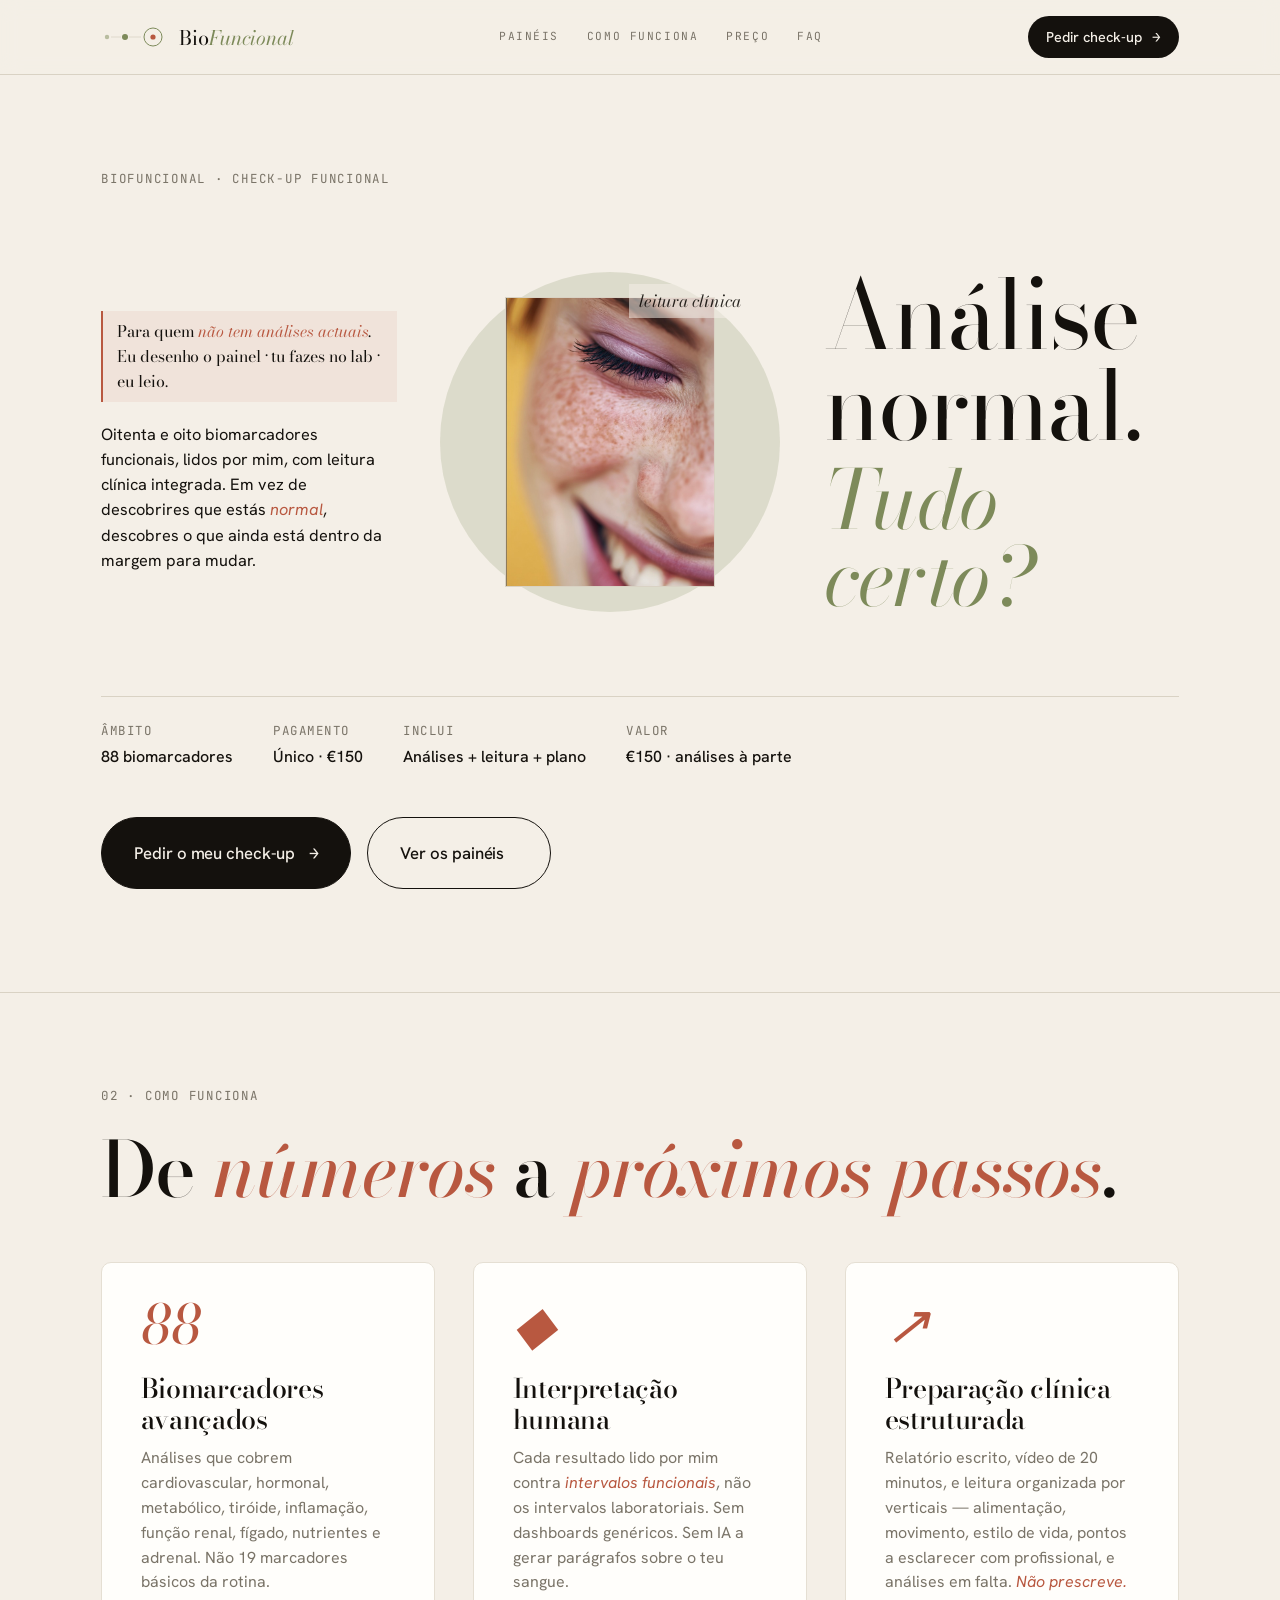
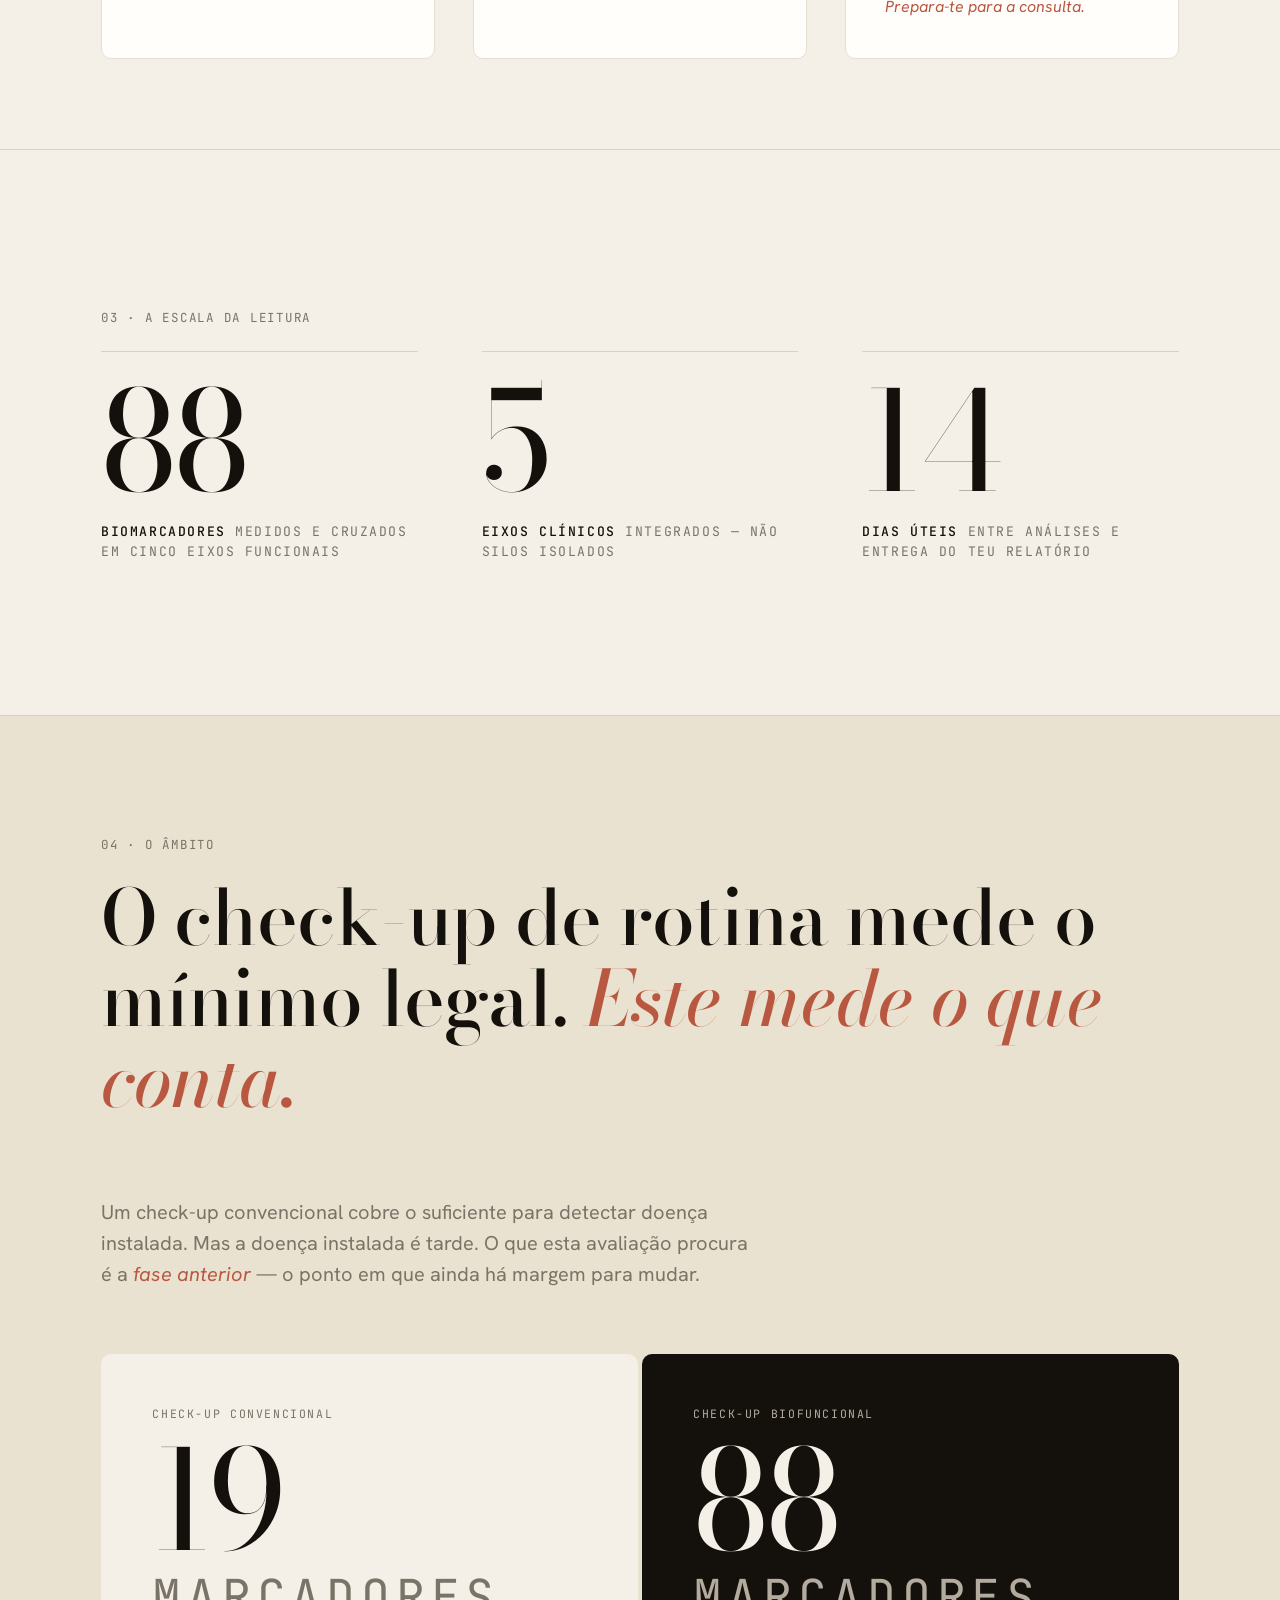
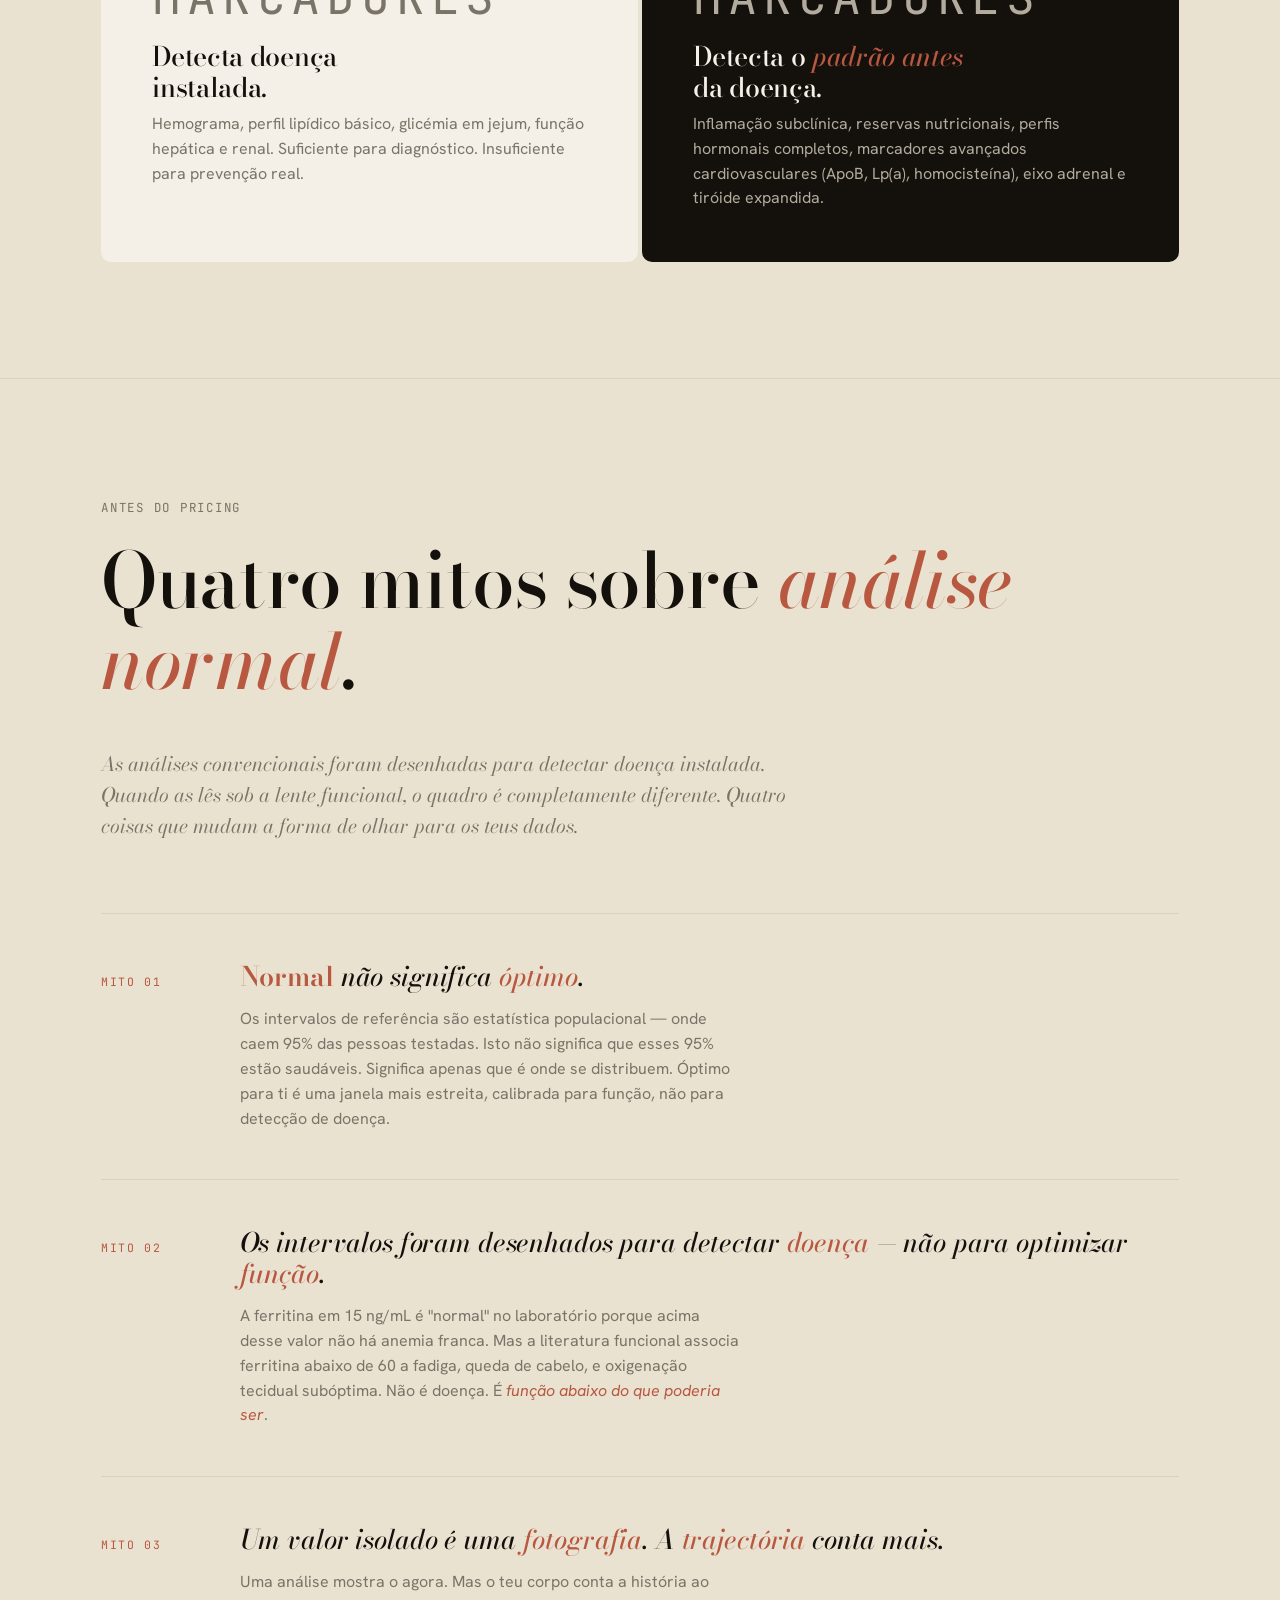
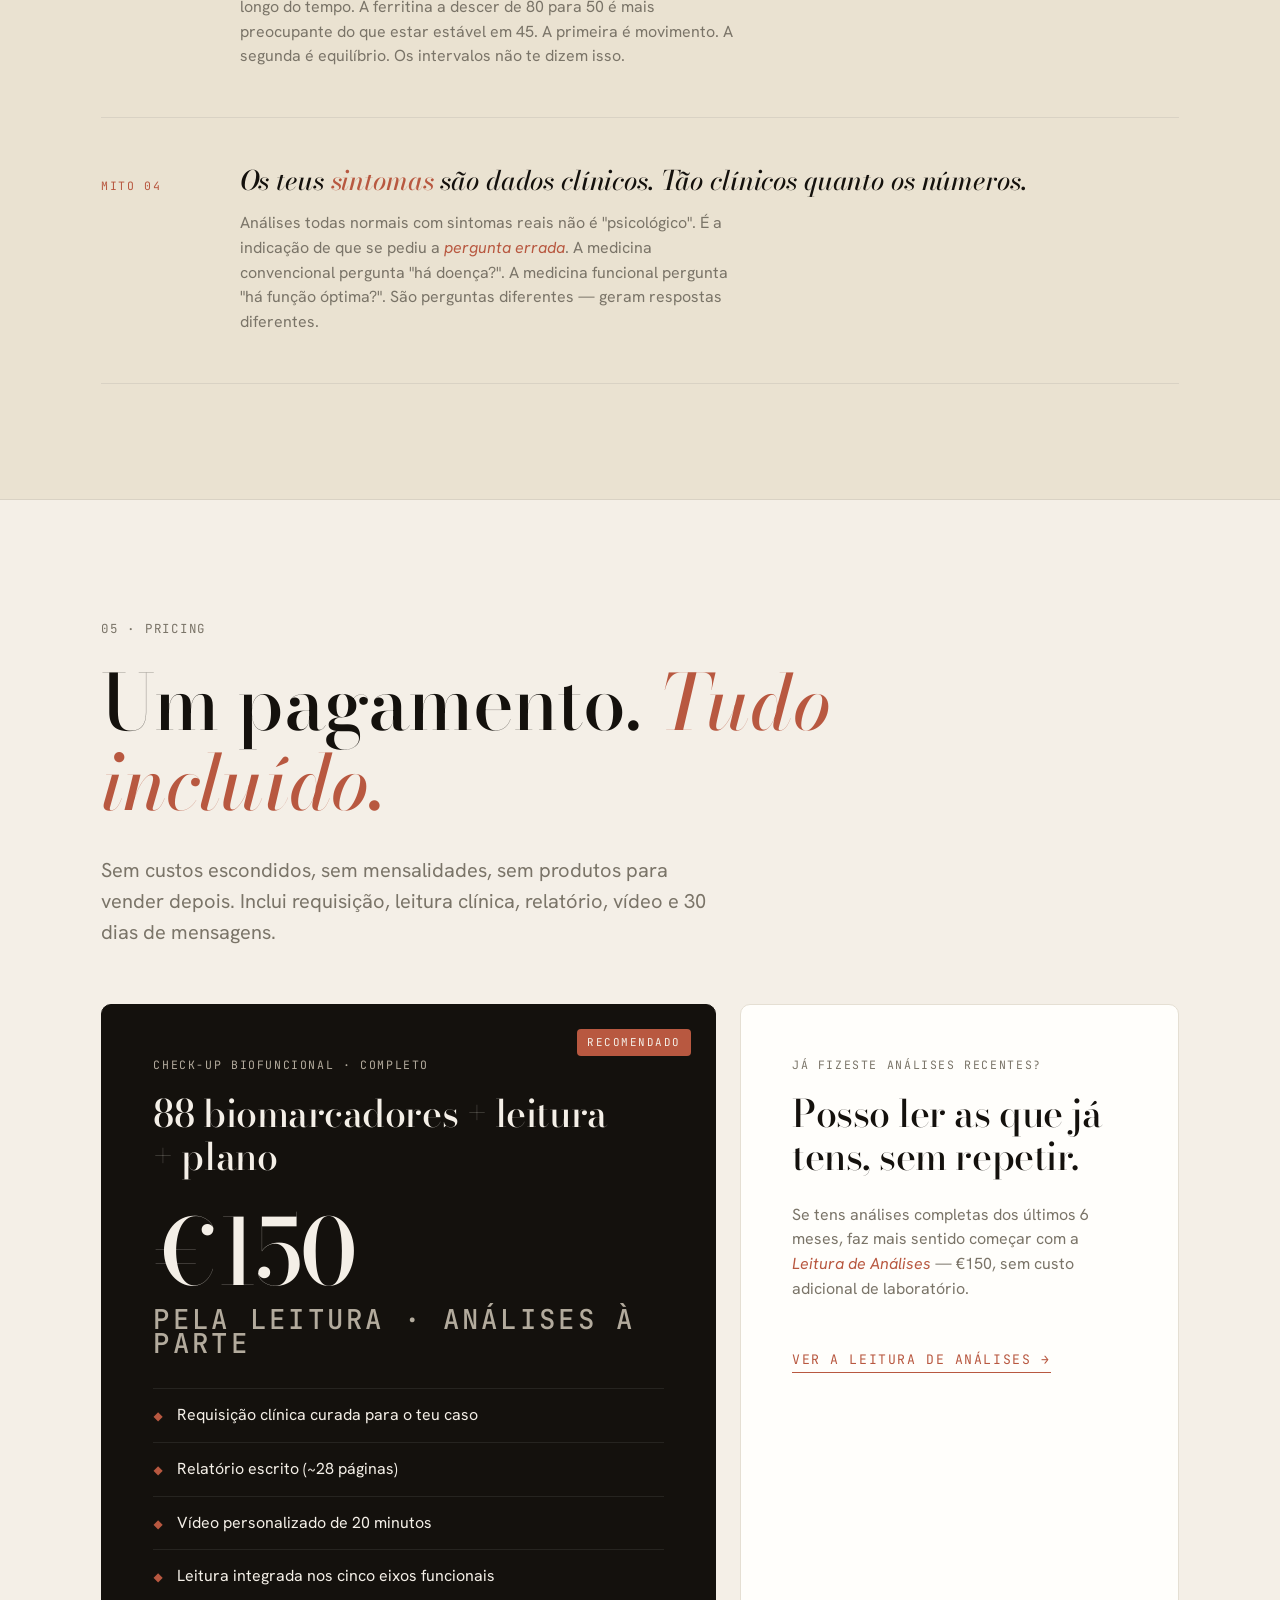
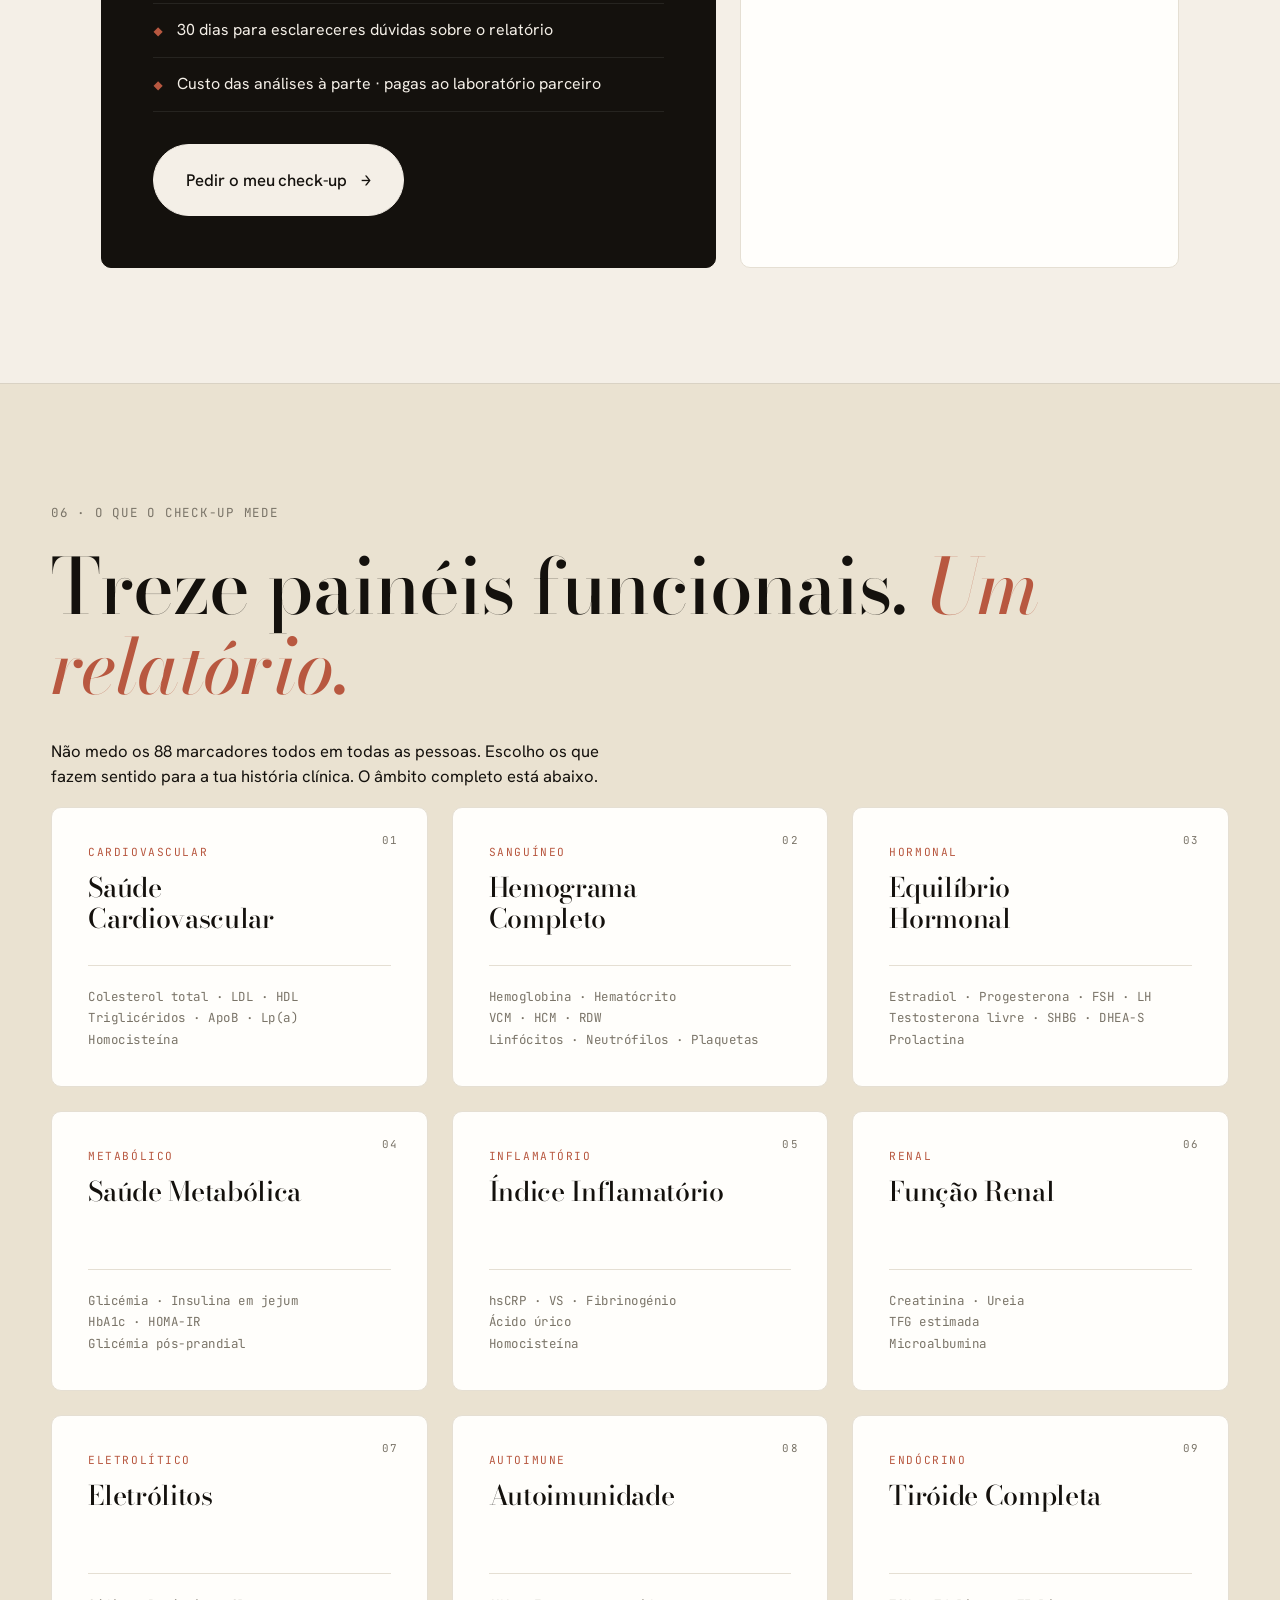
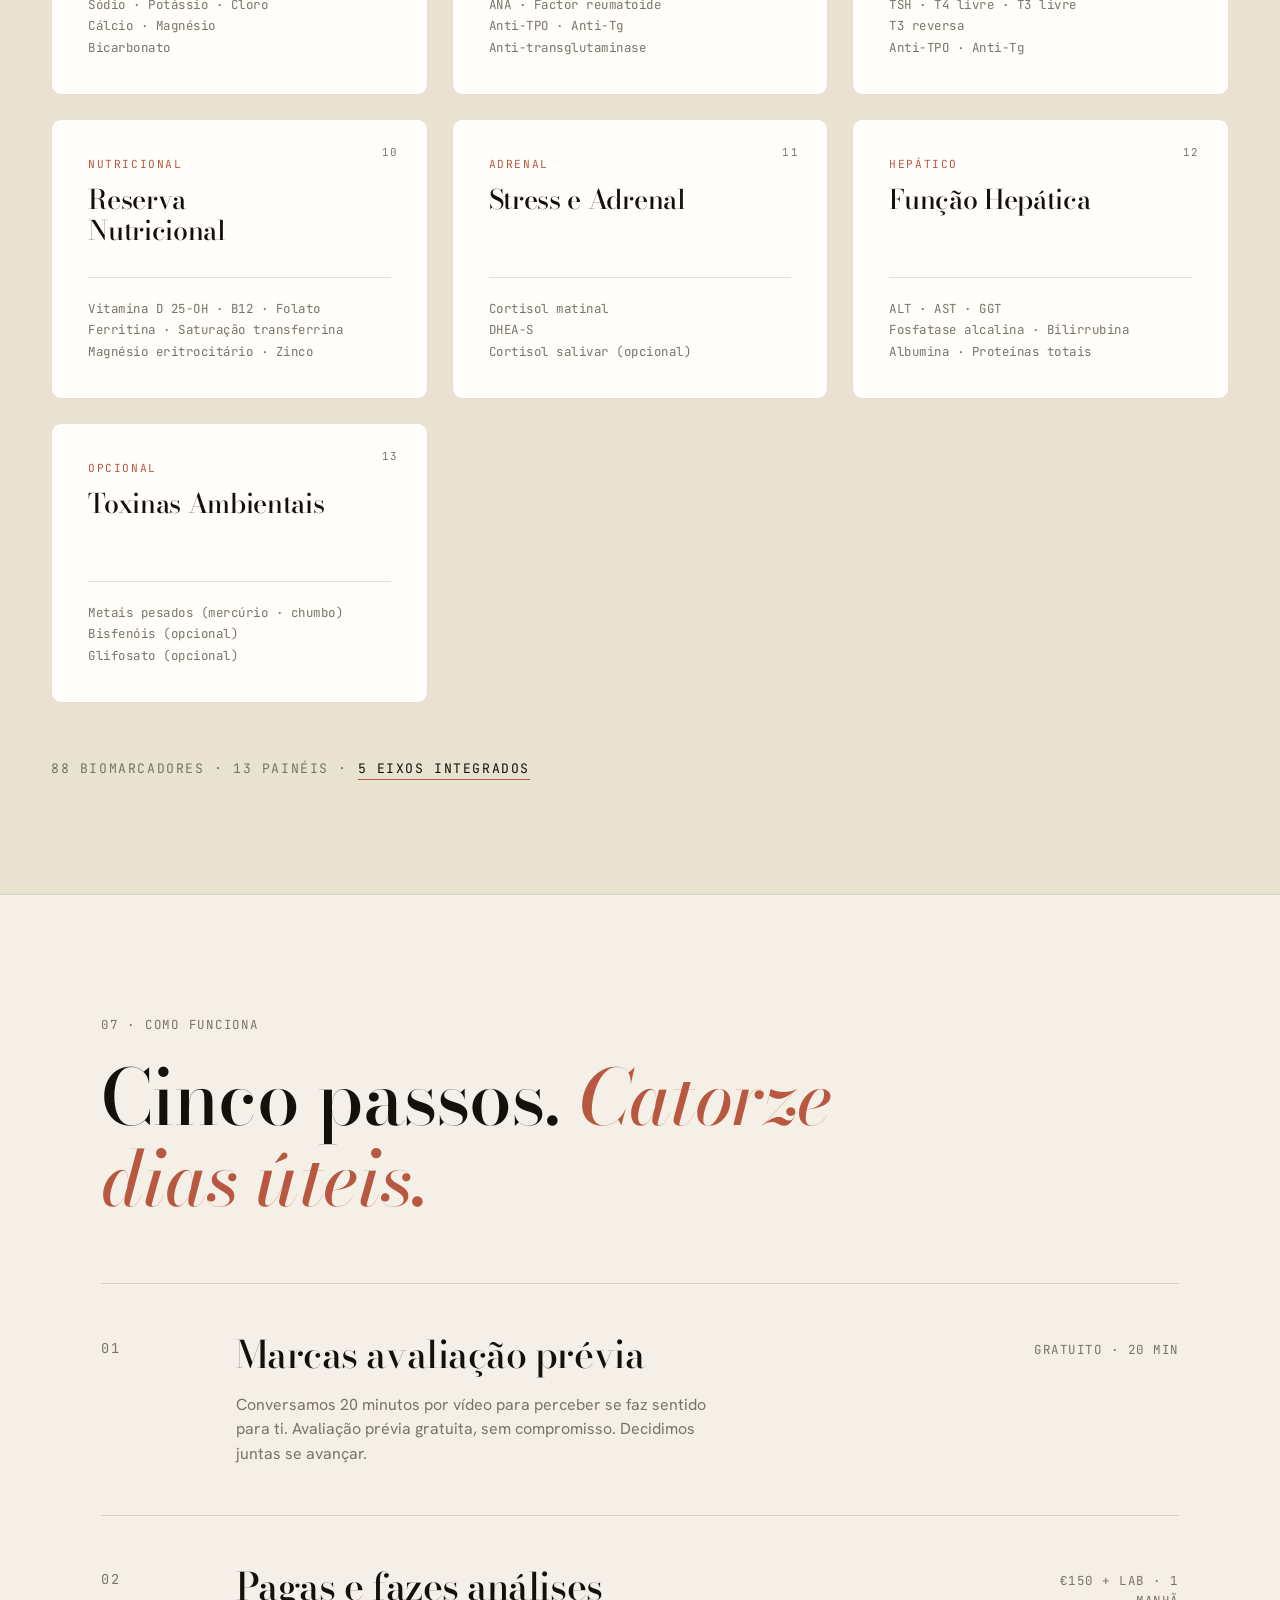
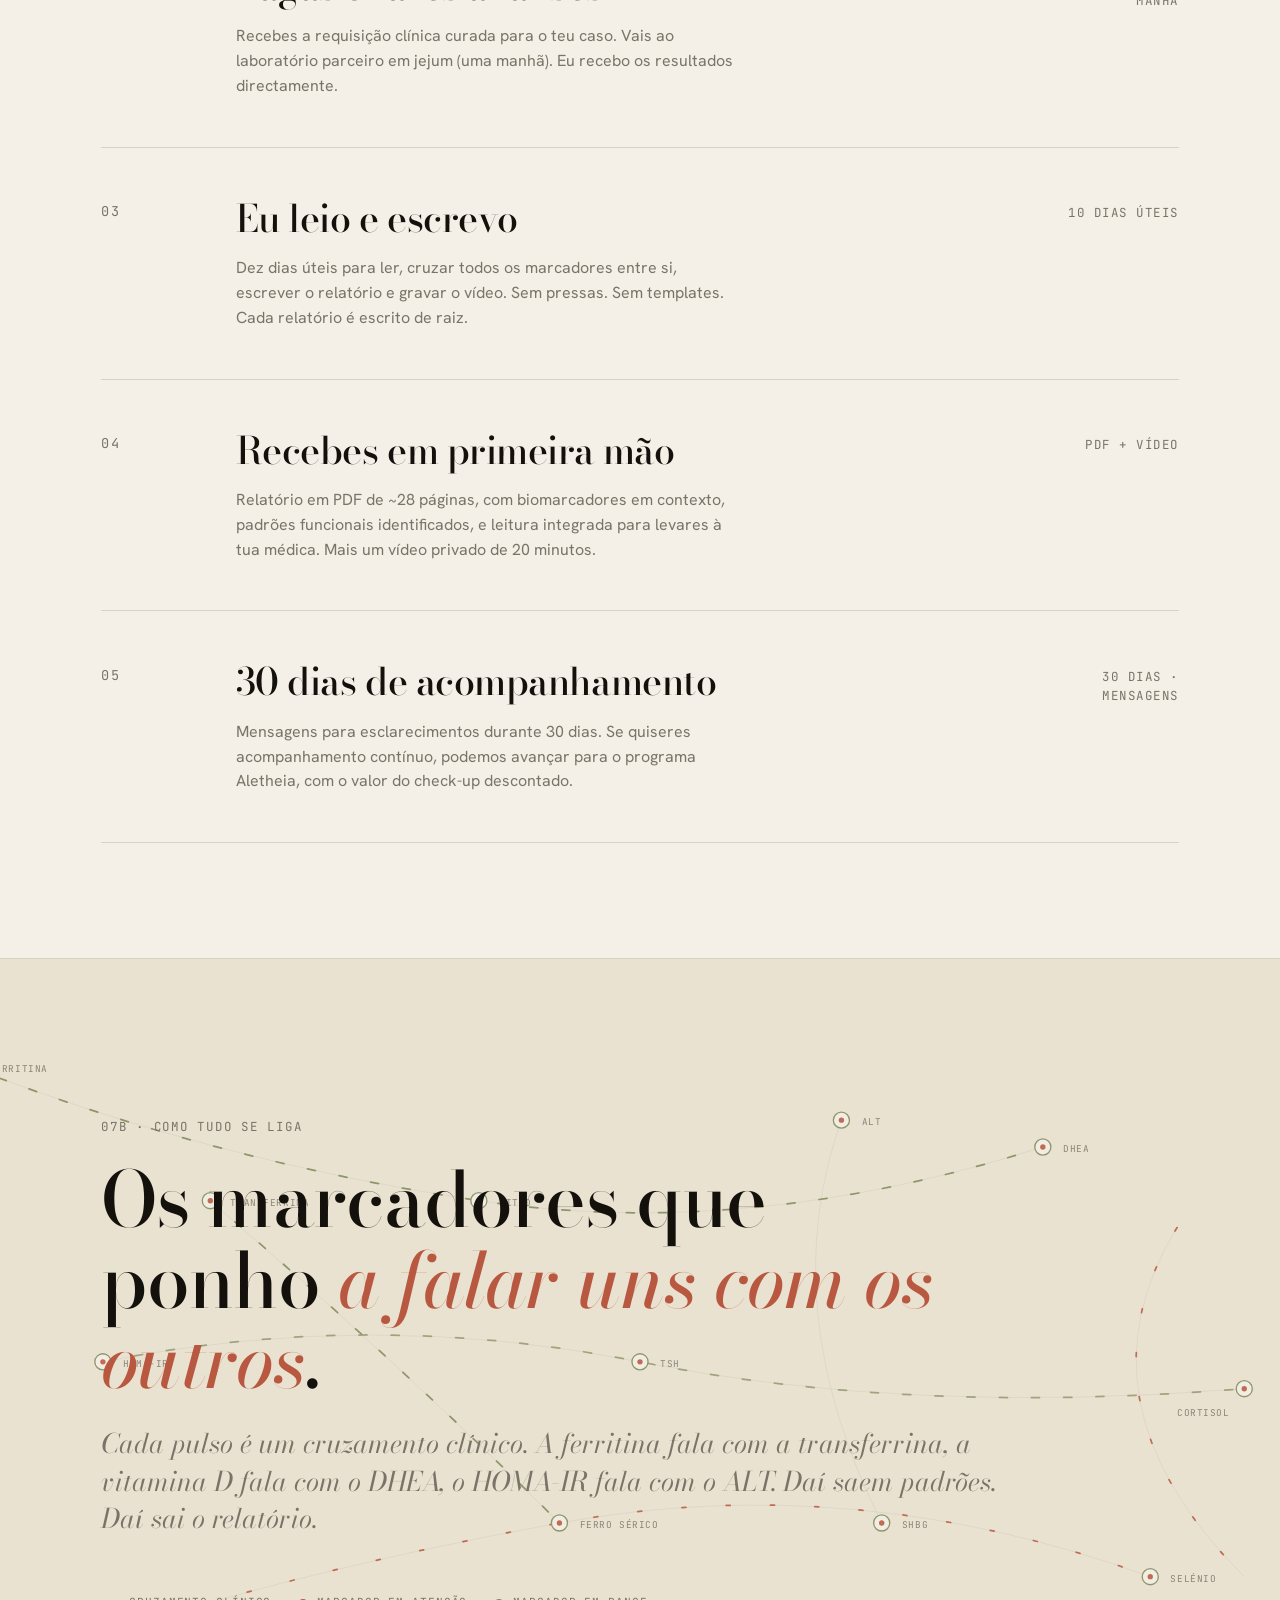
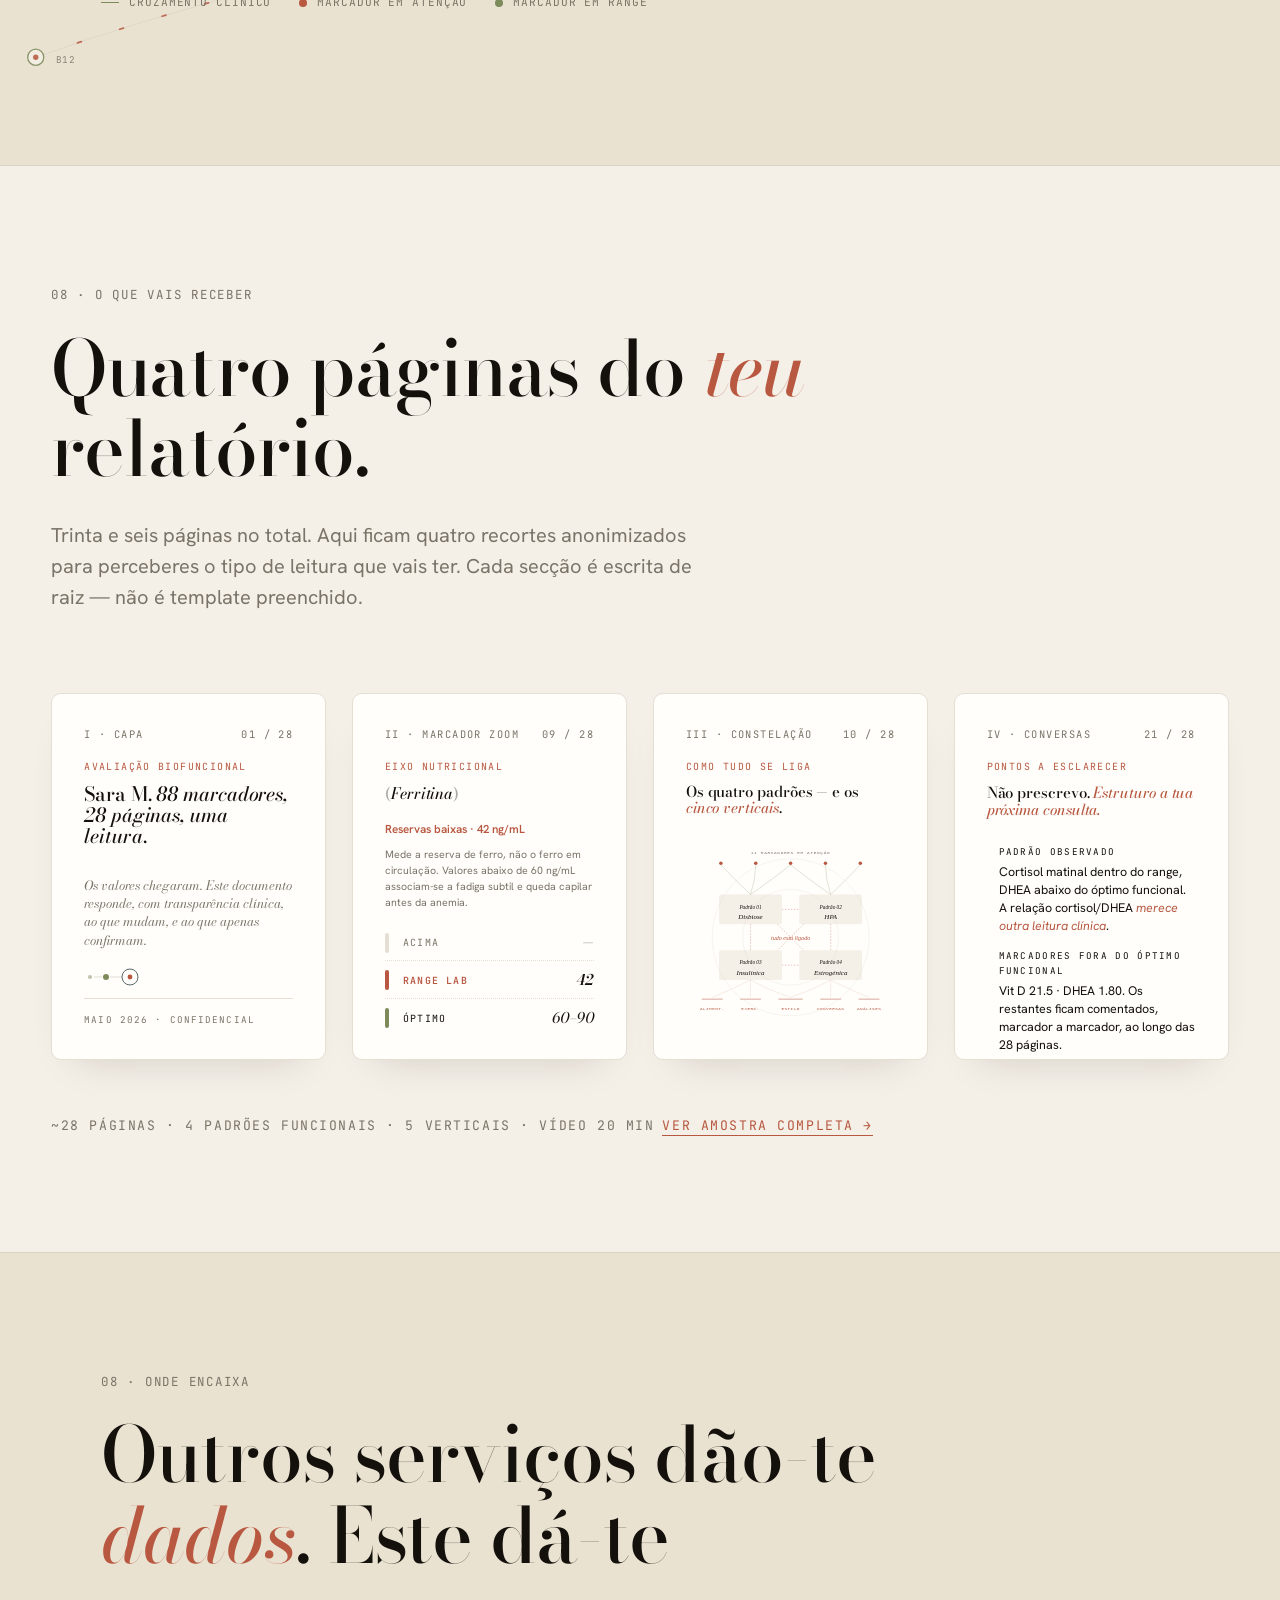
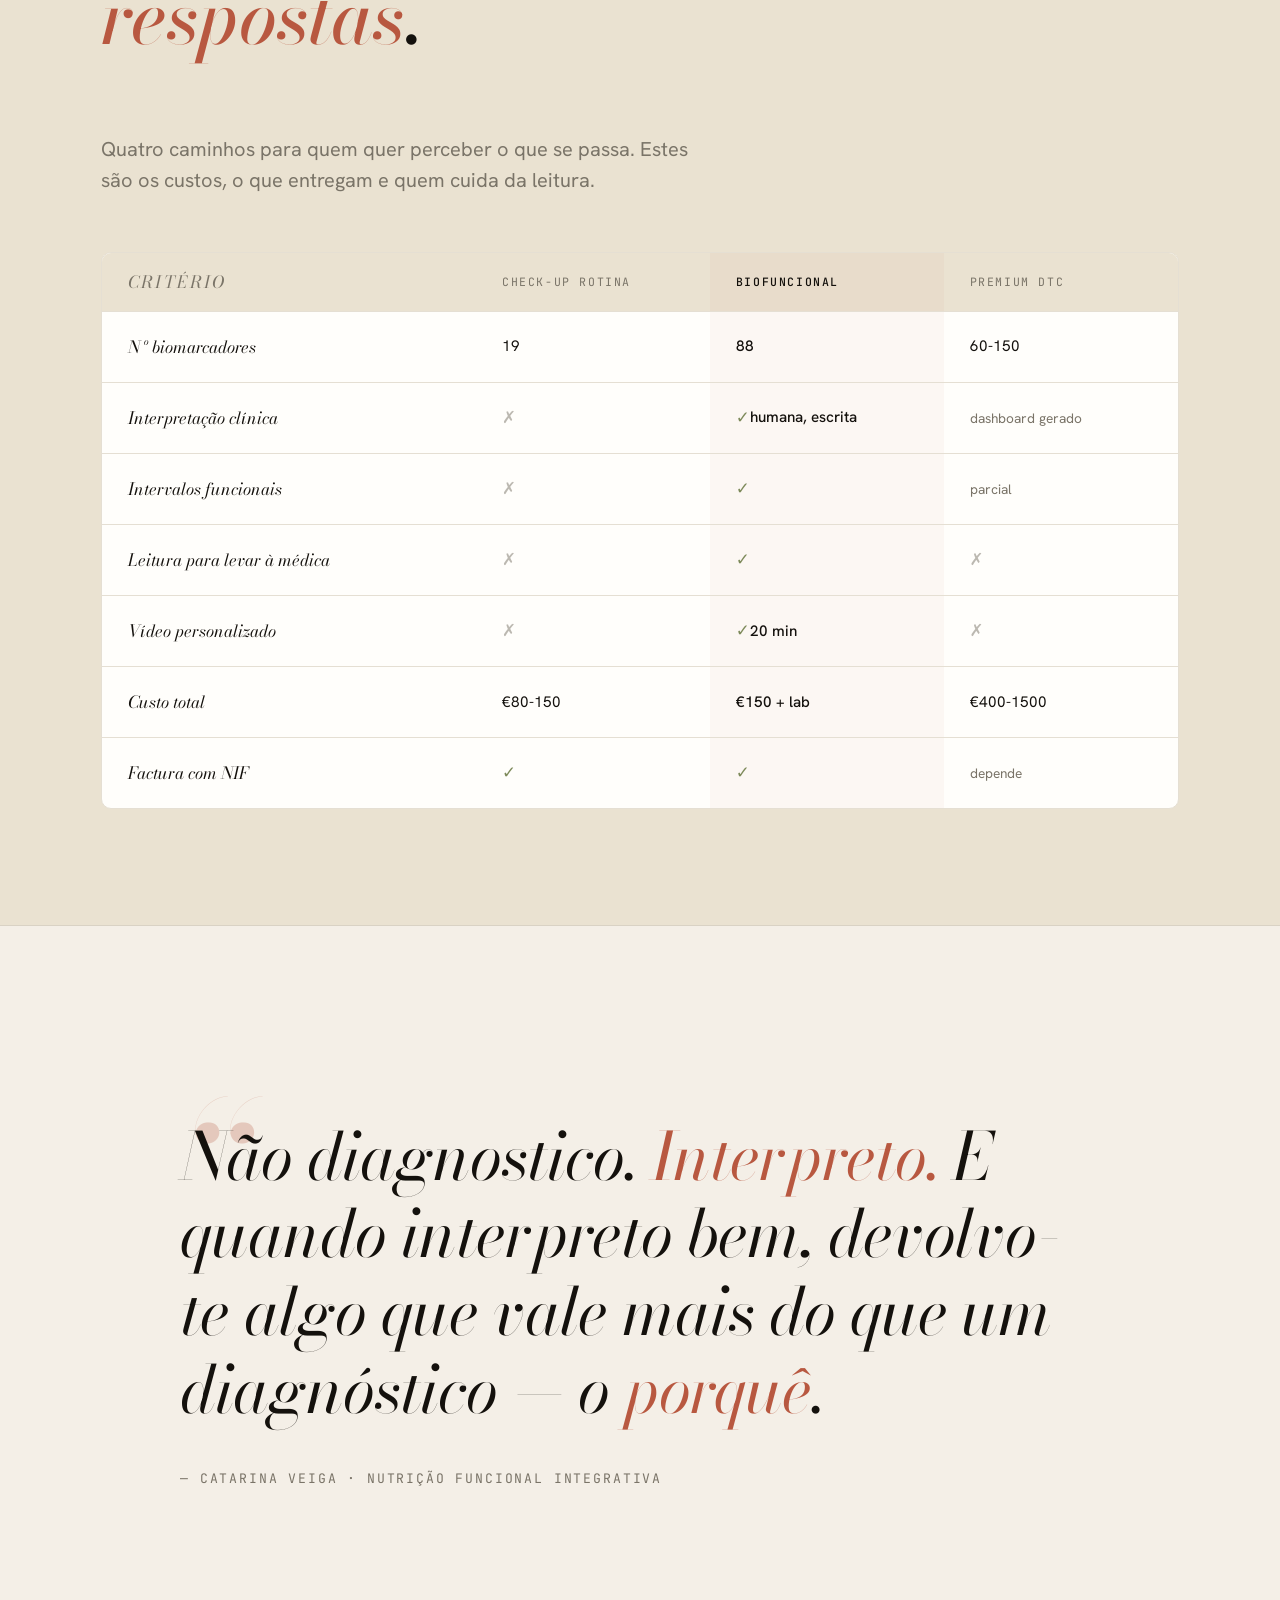
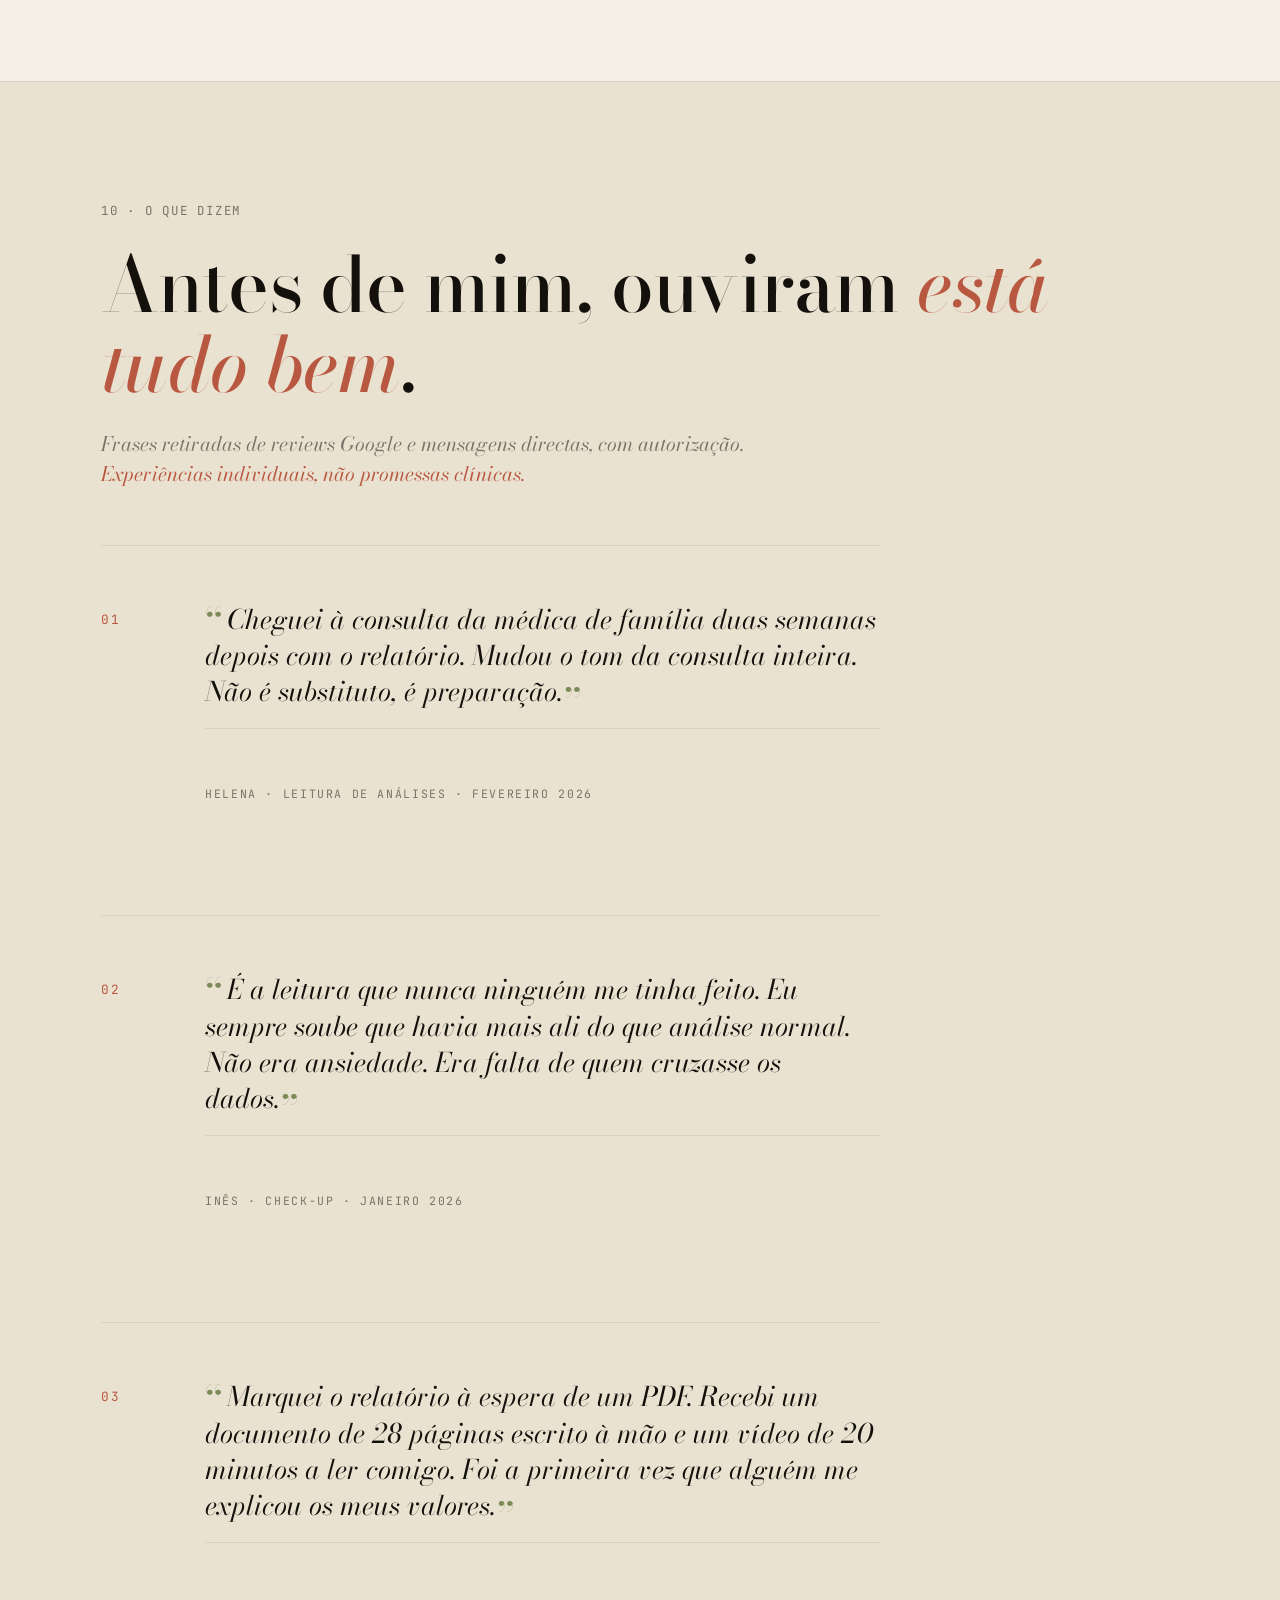
==== commit cffce849: "fix(hero): substituir placeholder [retrato Catarina] pela foto real hero-foto.png otimizada (2.2MB -" ====
--- a/index.html
+++ b/index.html
@@ -1386,7 +1386,7 @@
 
       <div class="hero-center">
         <div class="circle" aria-hidden="true"></div>
-        <div class="portrait">[ retrato Catarina ]</div>
+        <div class="portrait" style="background-image:url('/assets/catarina.jpg');background-size:cover;background-position:center 18%;" role="img" aria-label="Catarina Veiga"></div>
         <div class="mark-overlay">leitura clínica</div>
       </div>
 
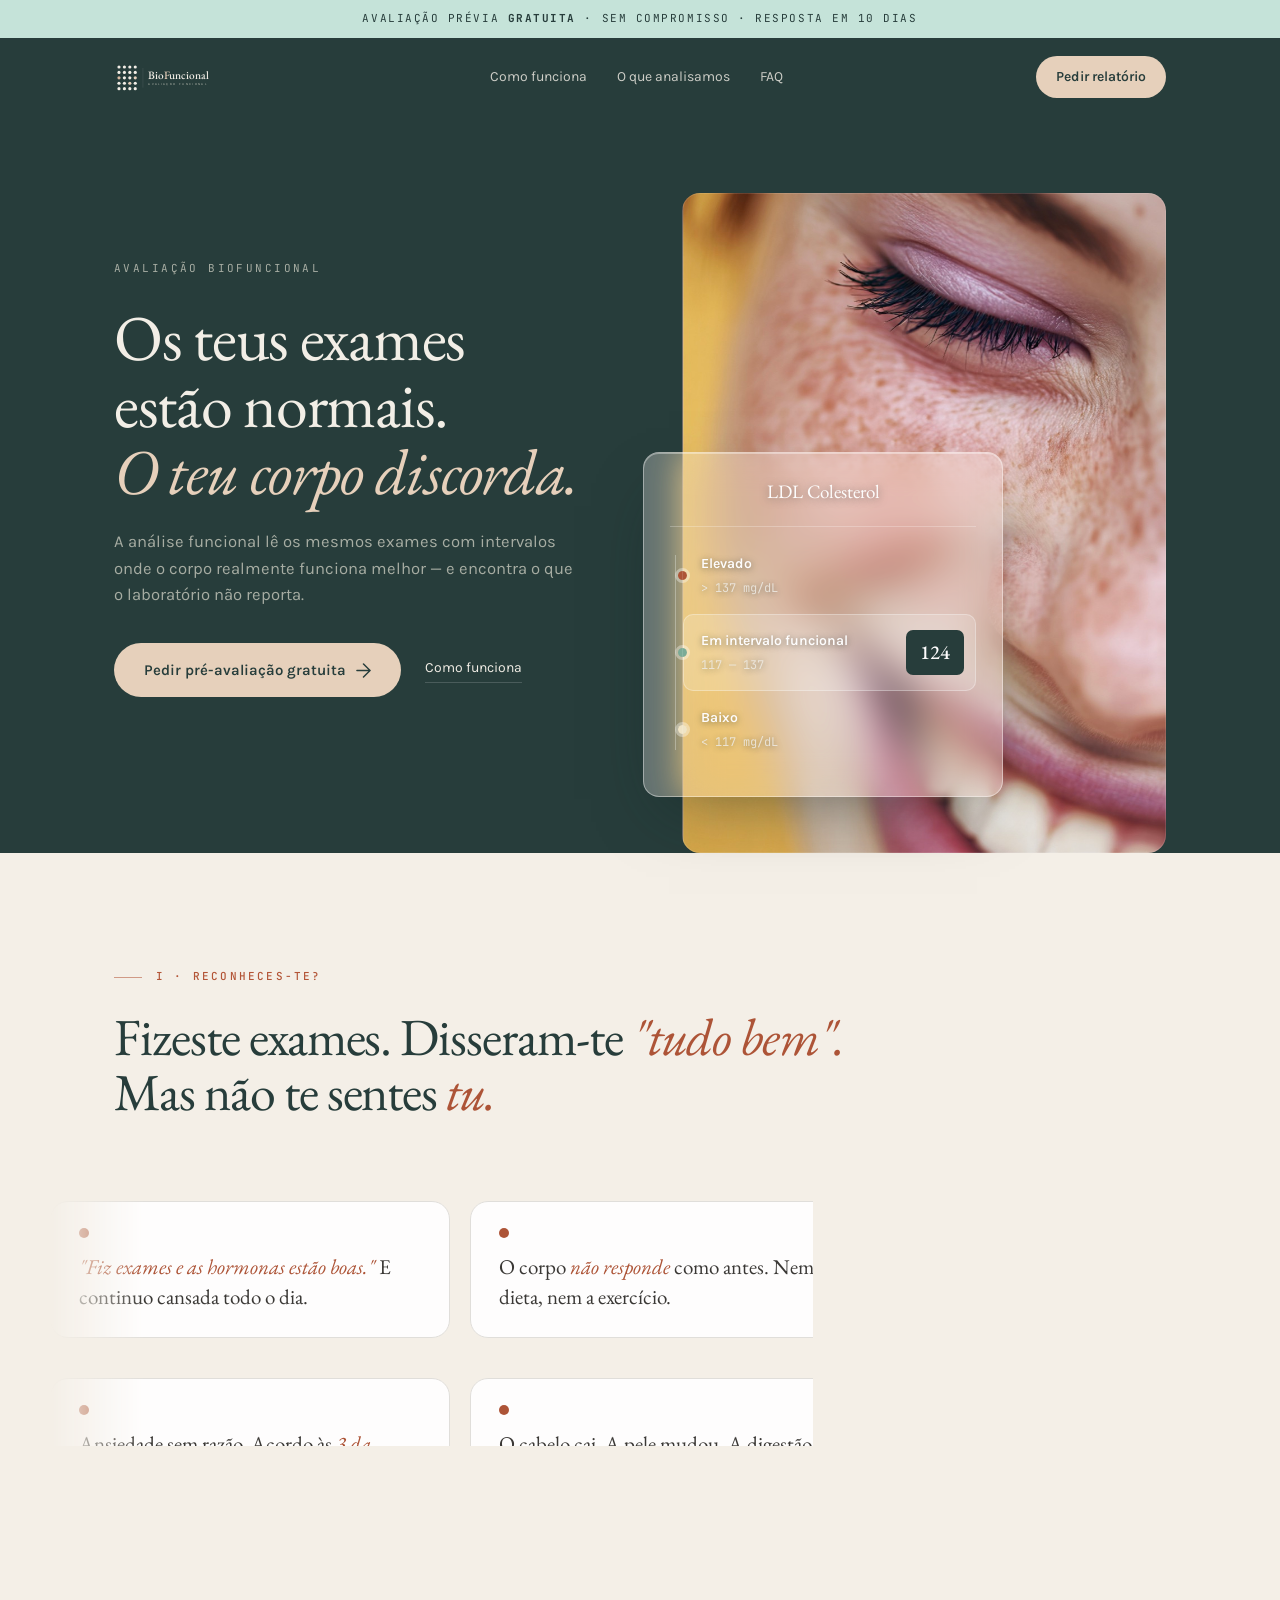
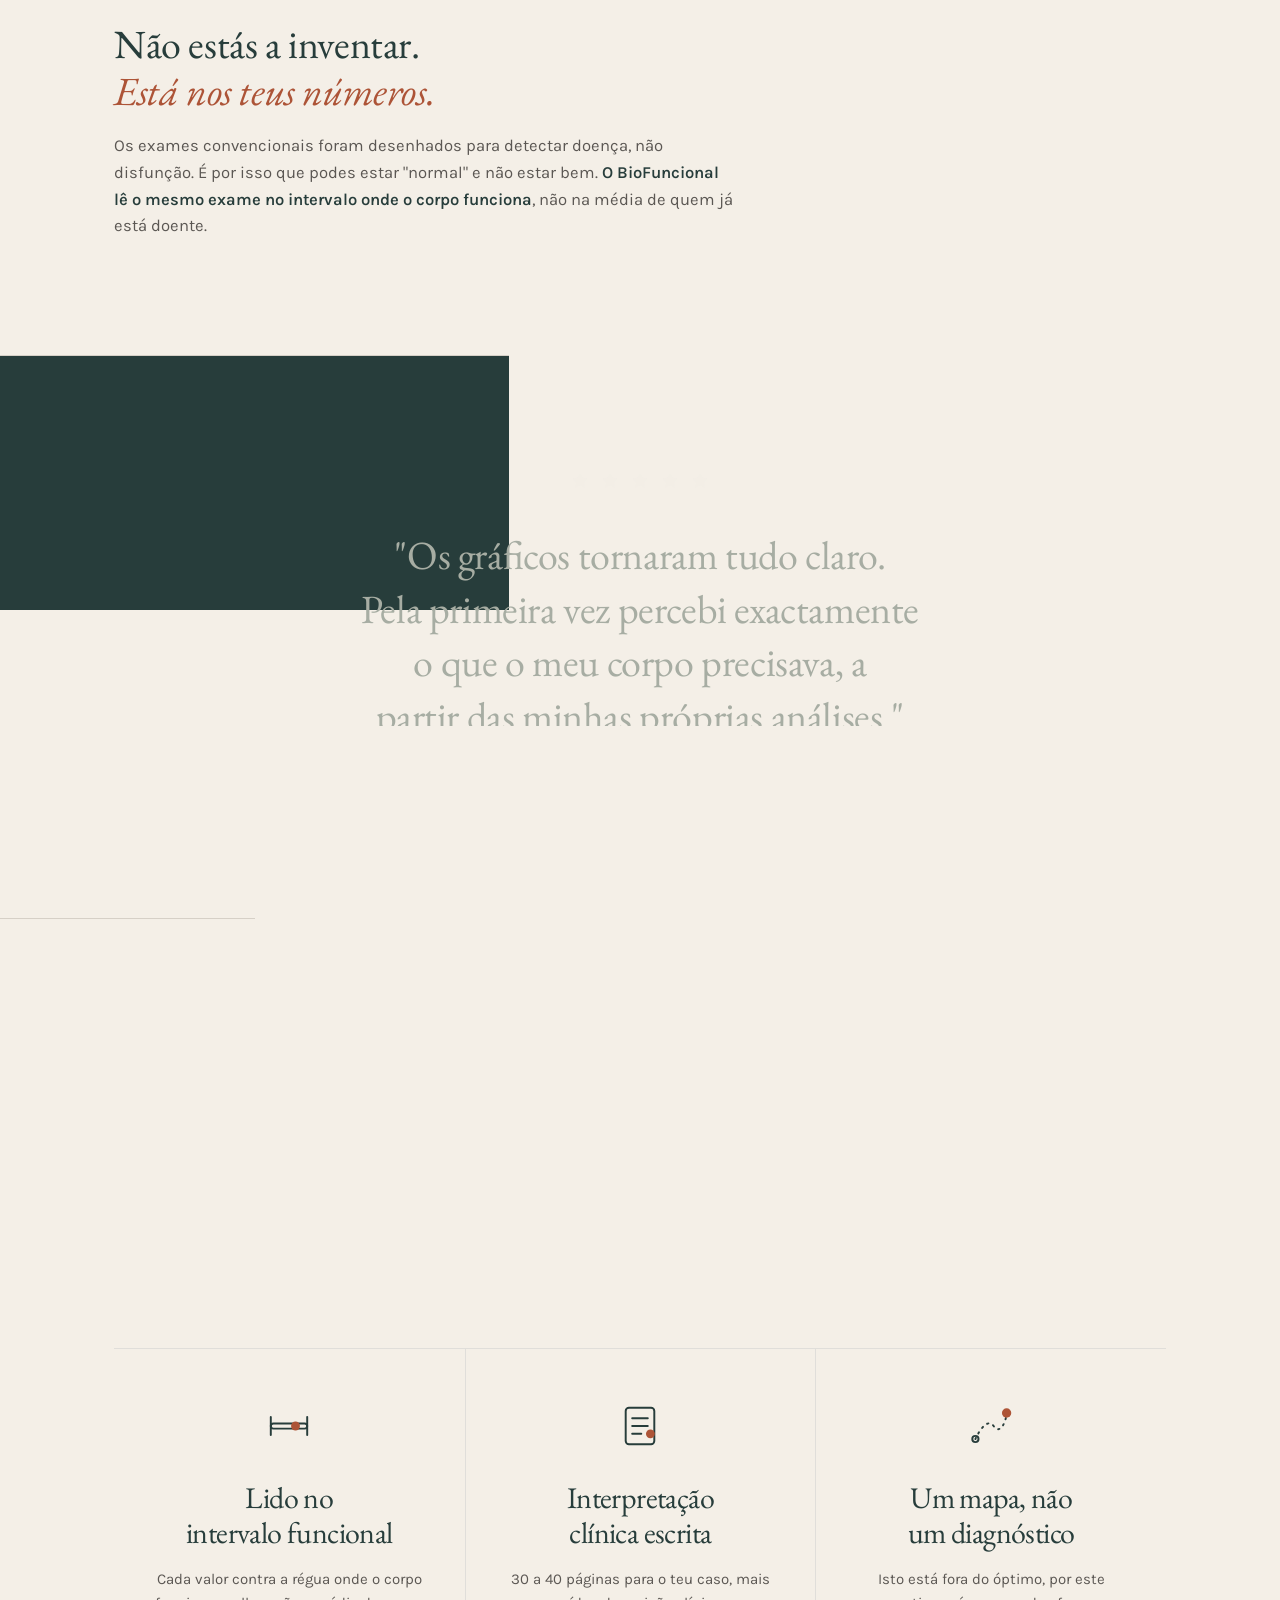
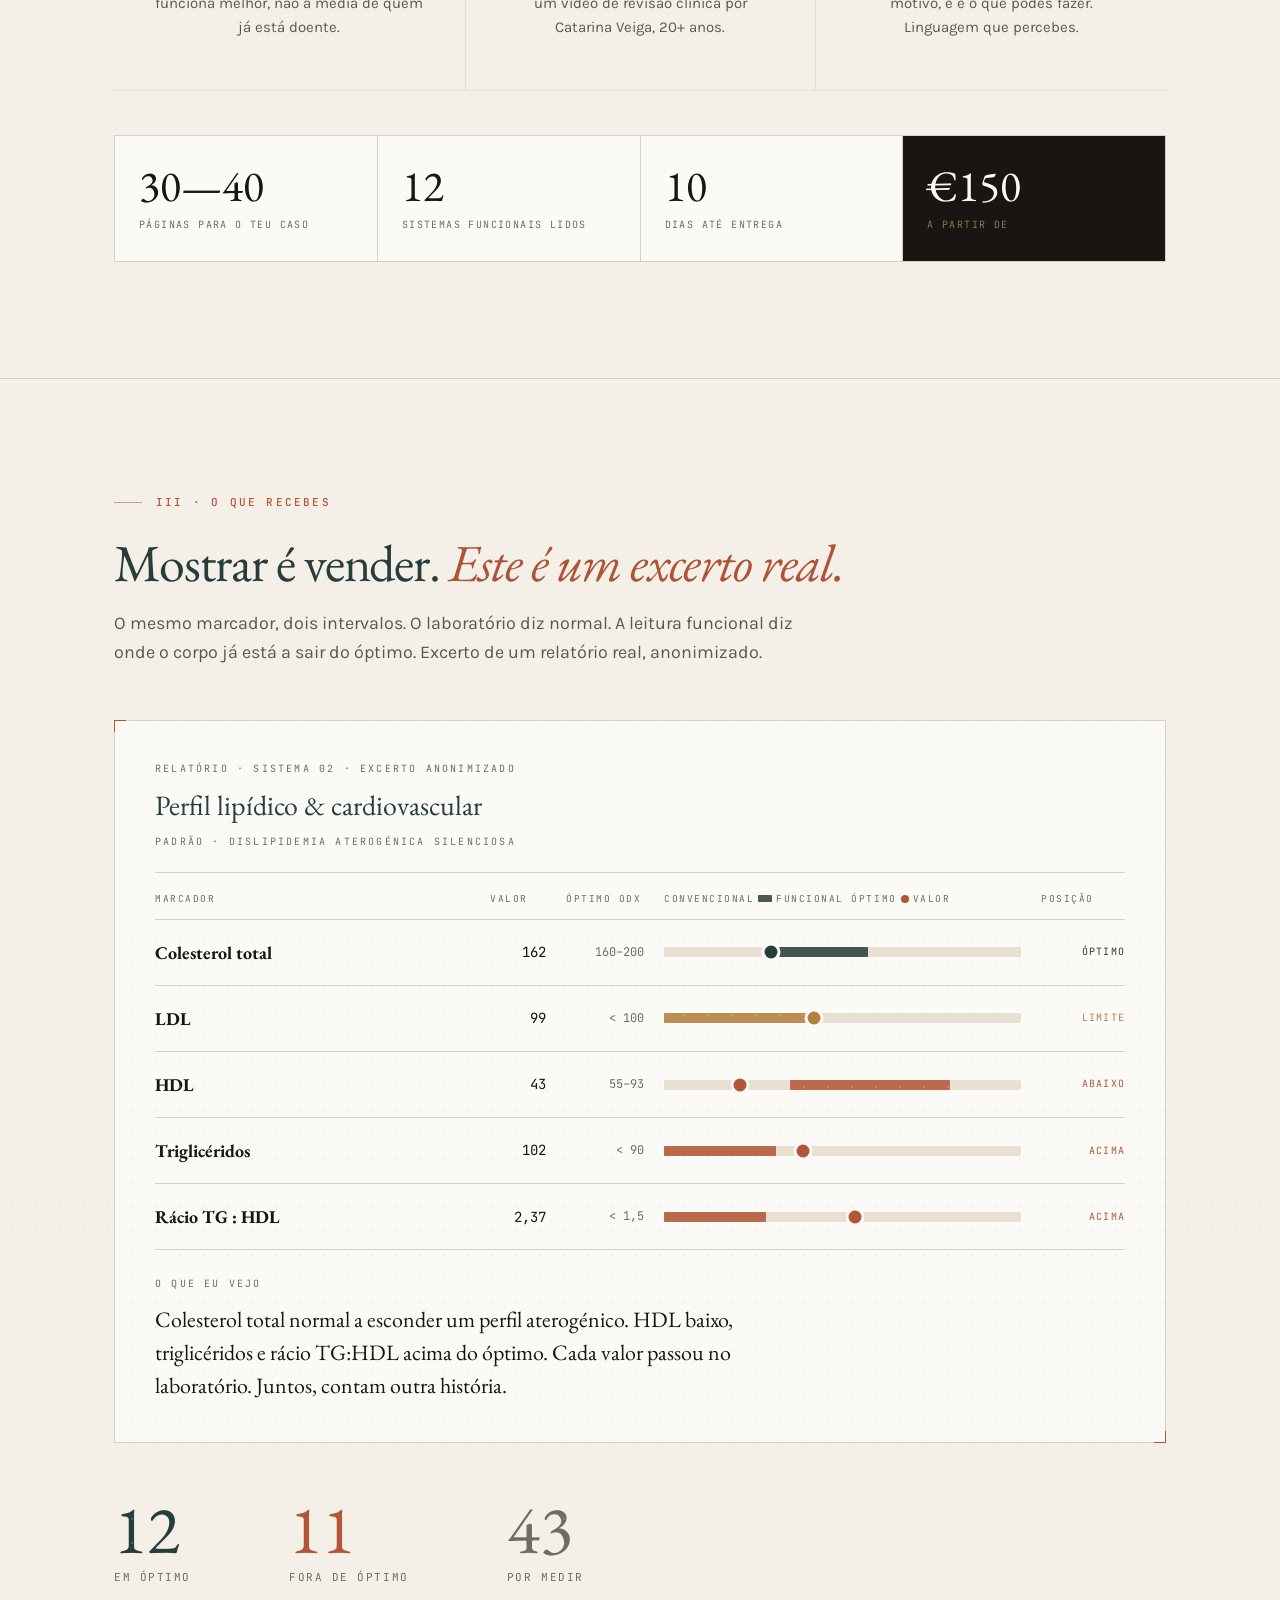
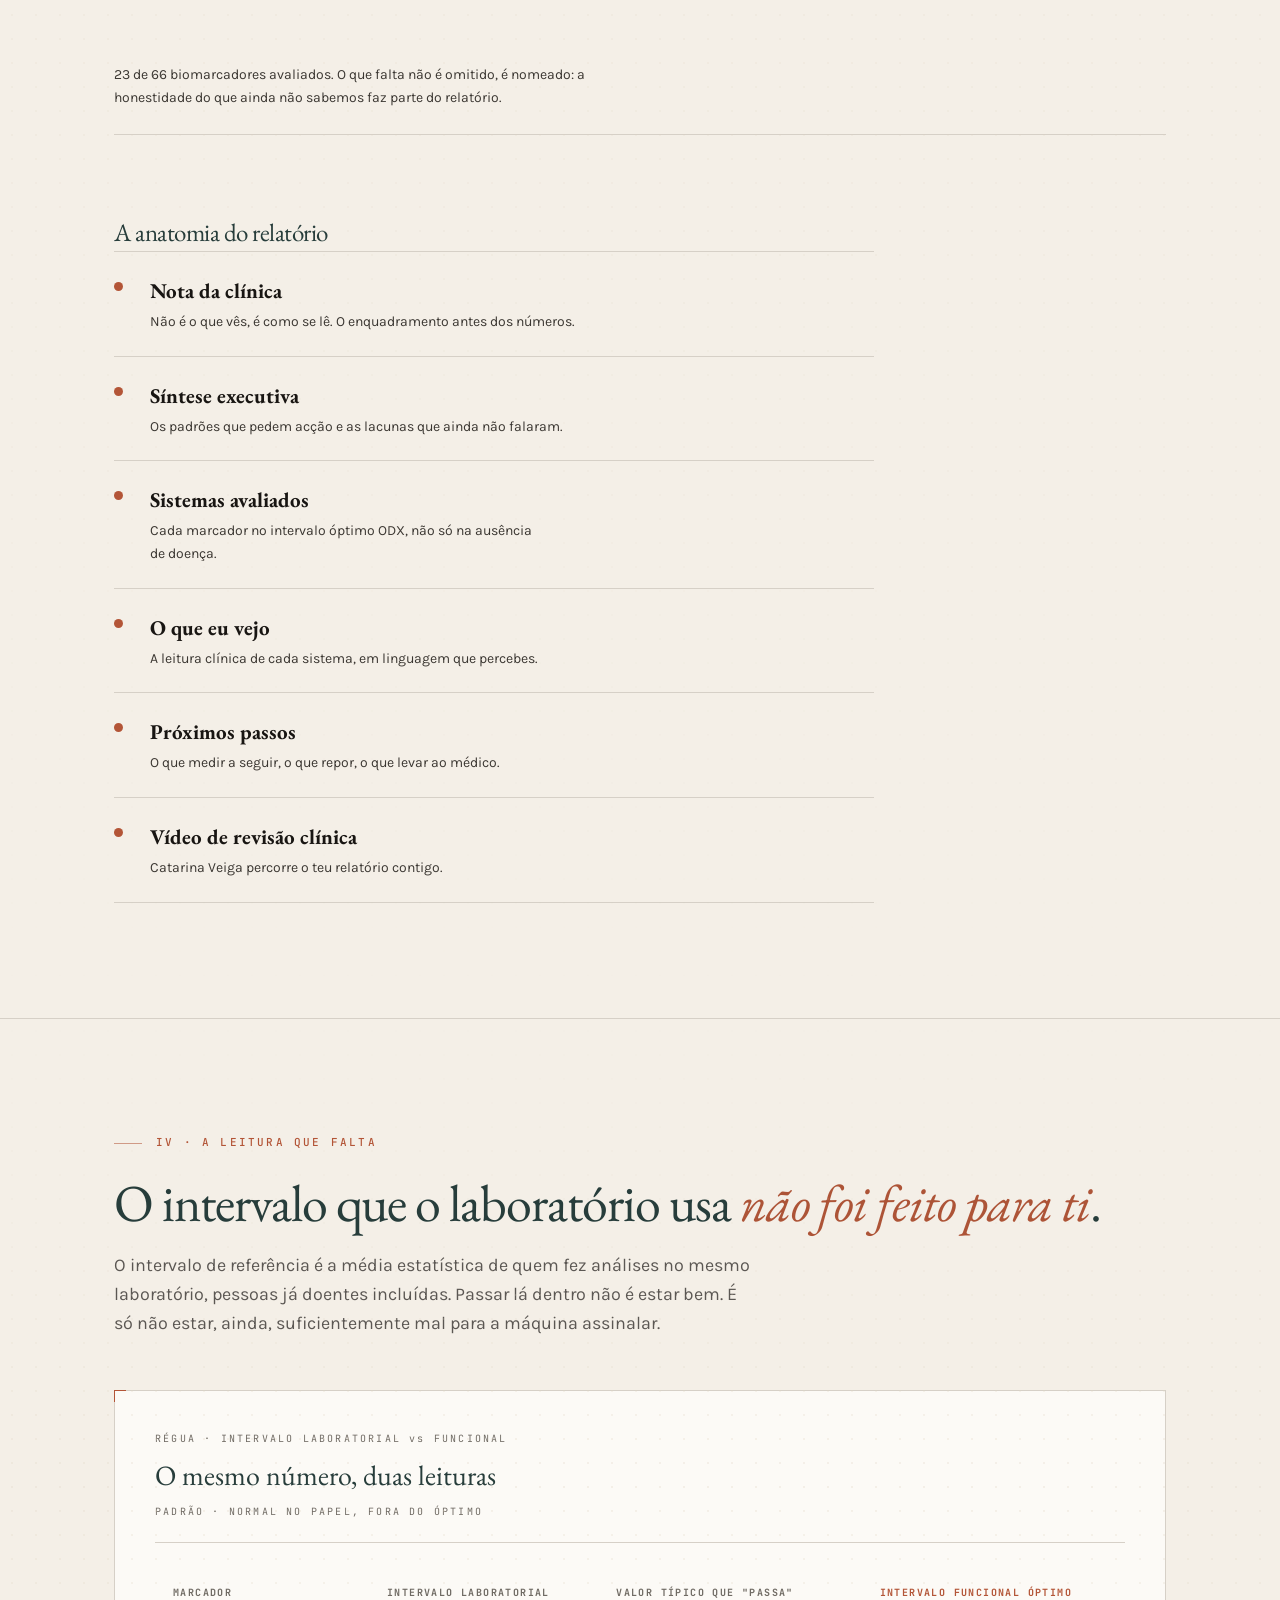
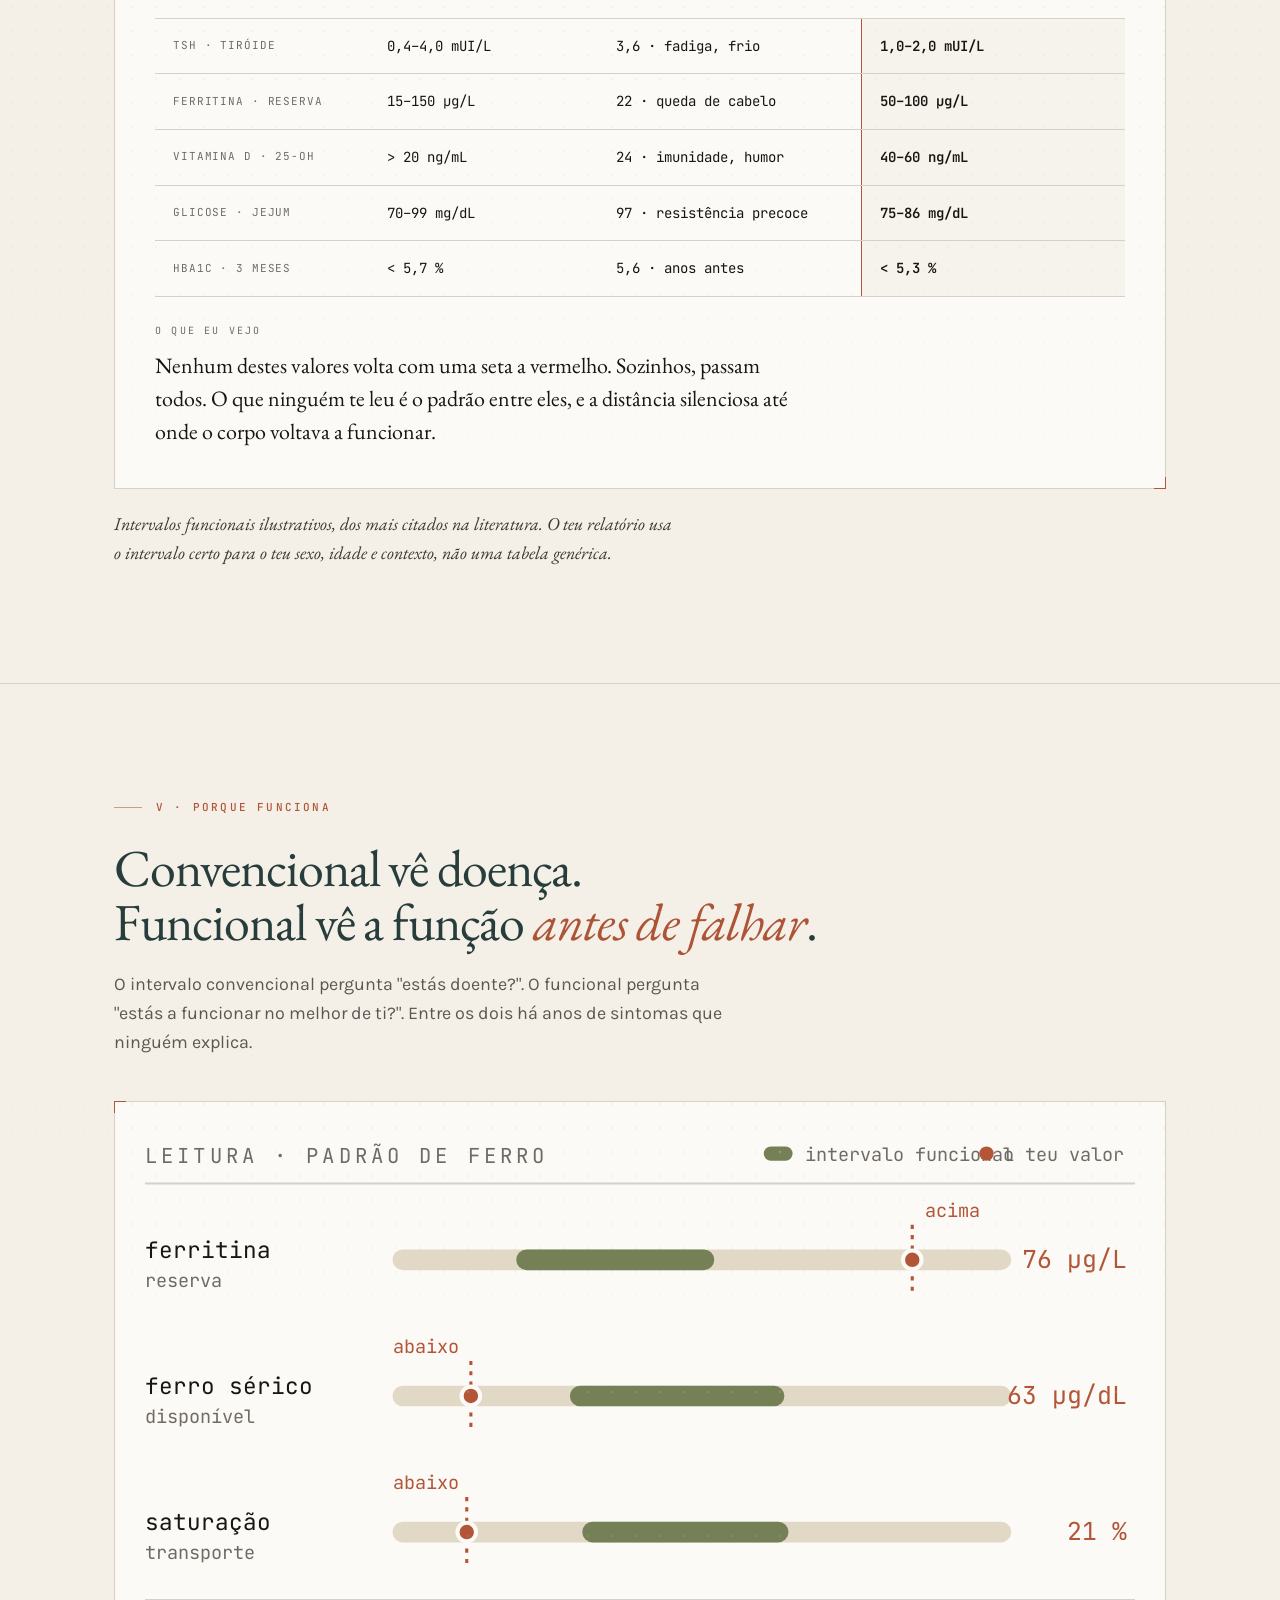
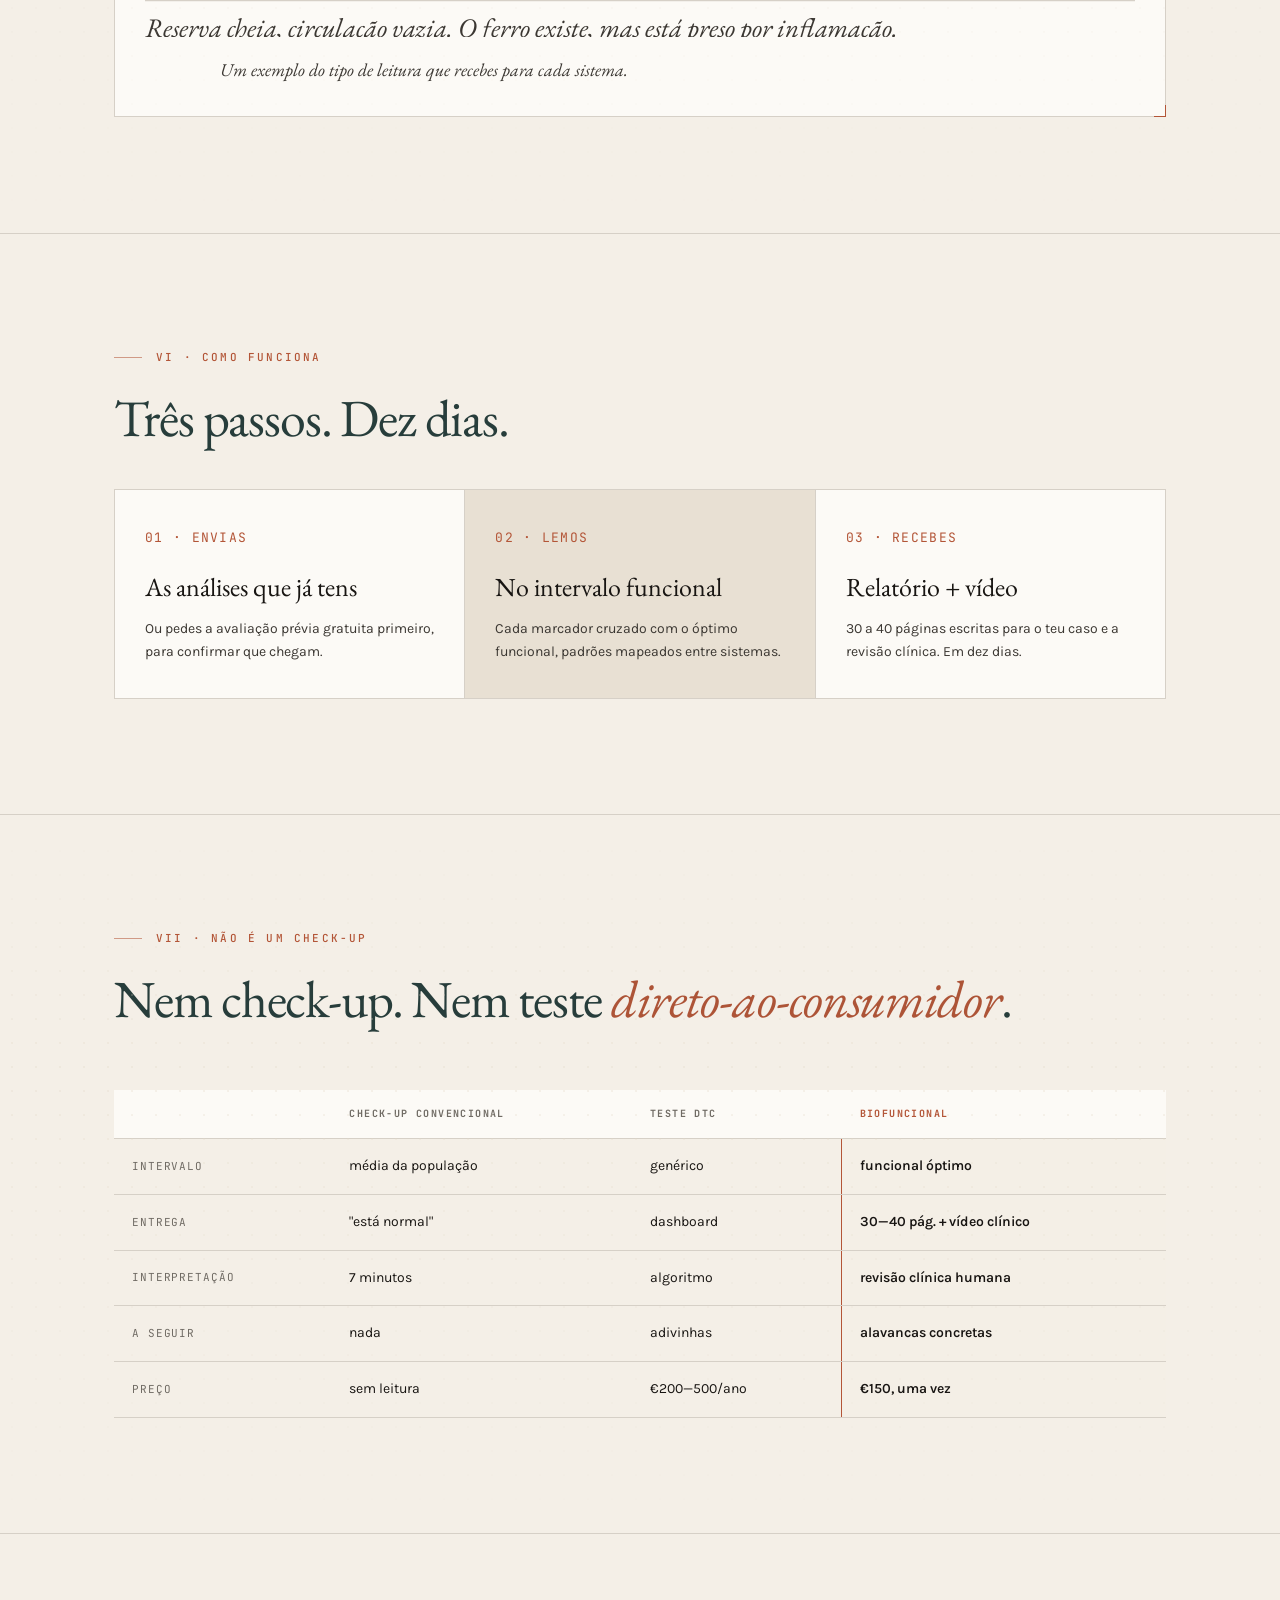
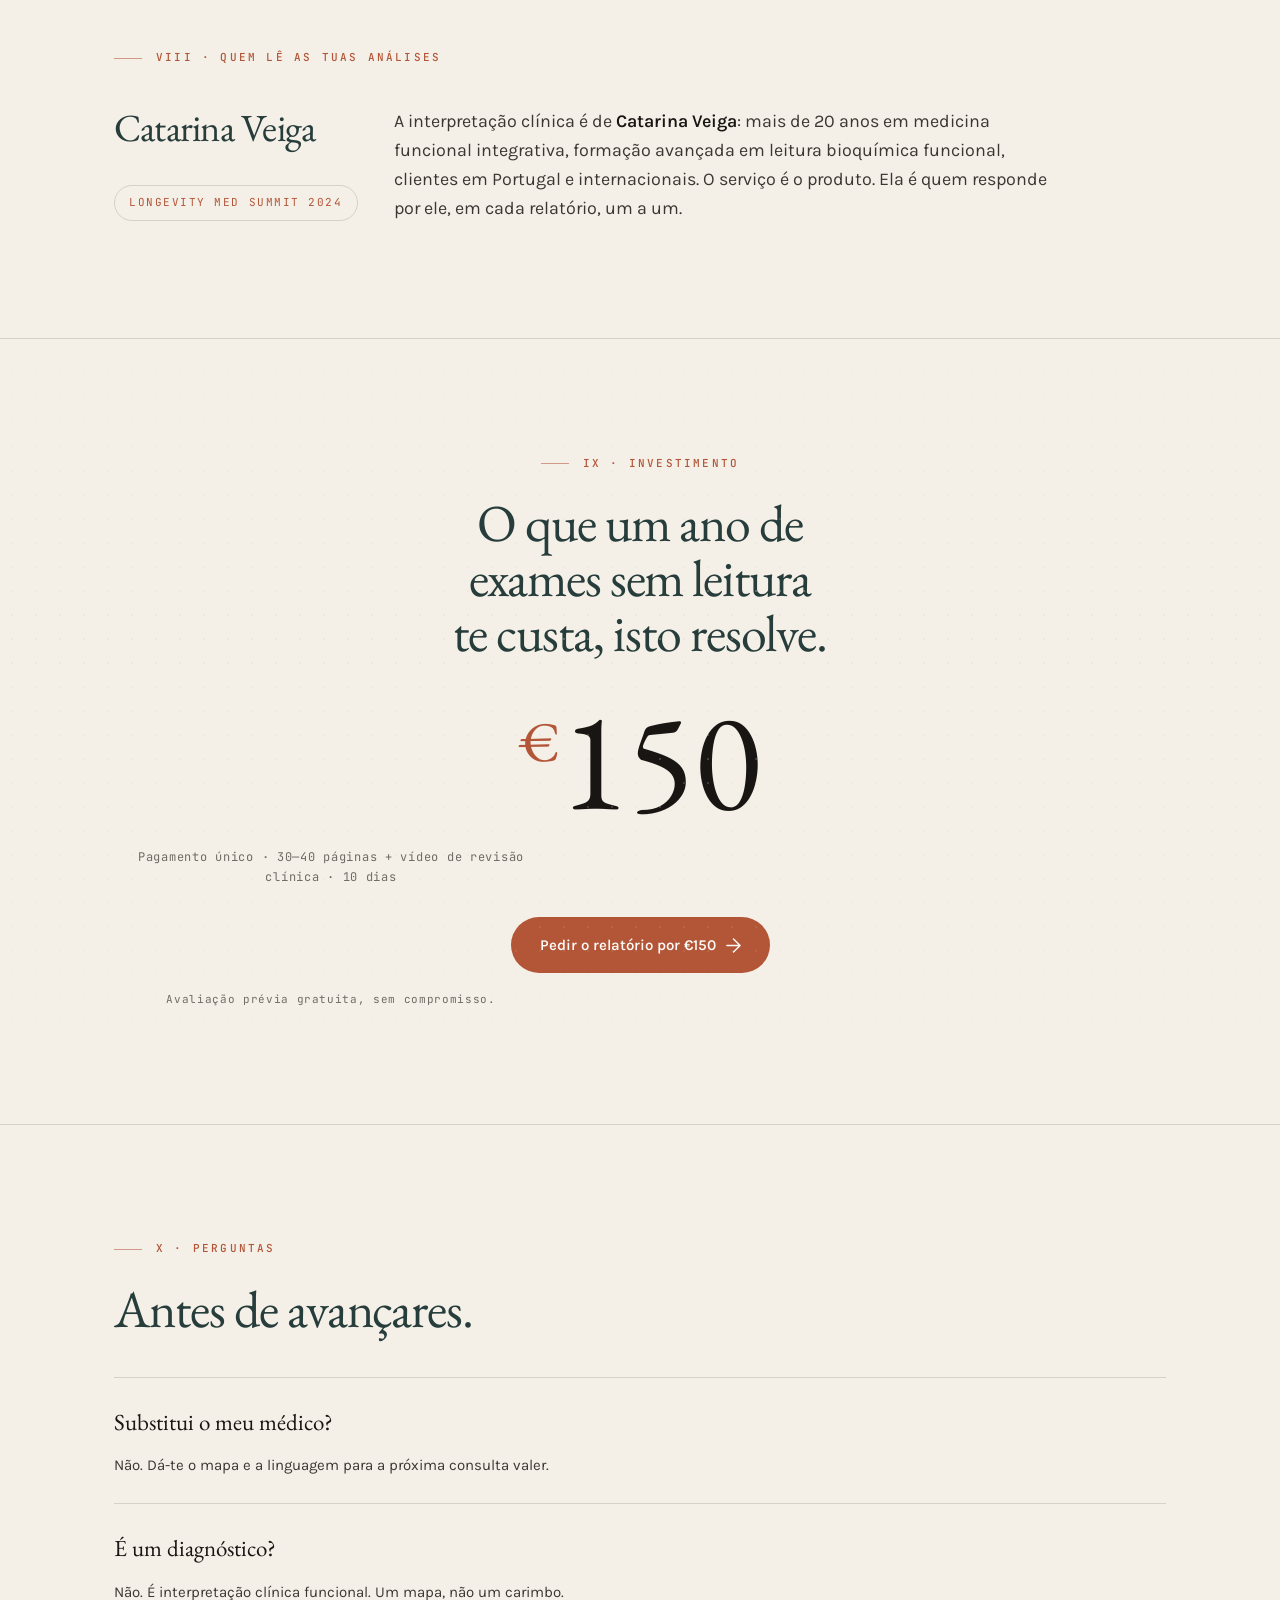
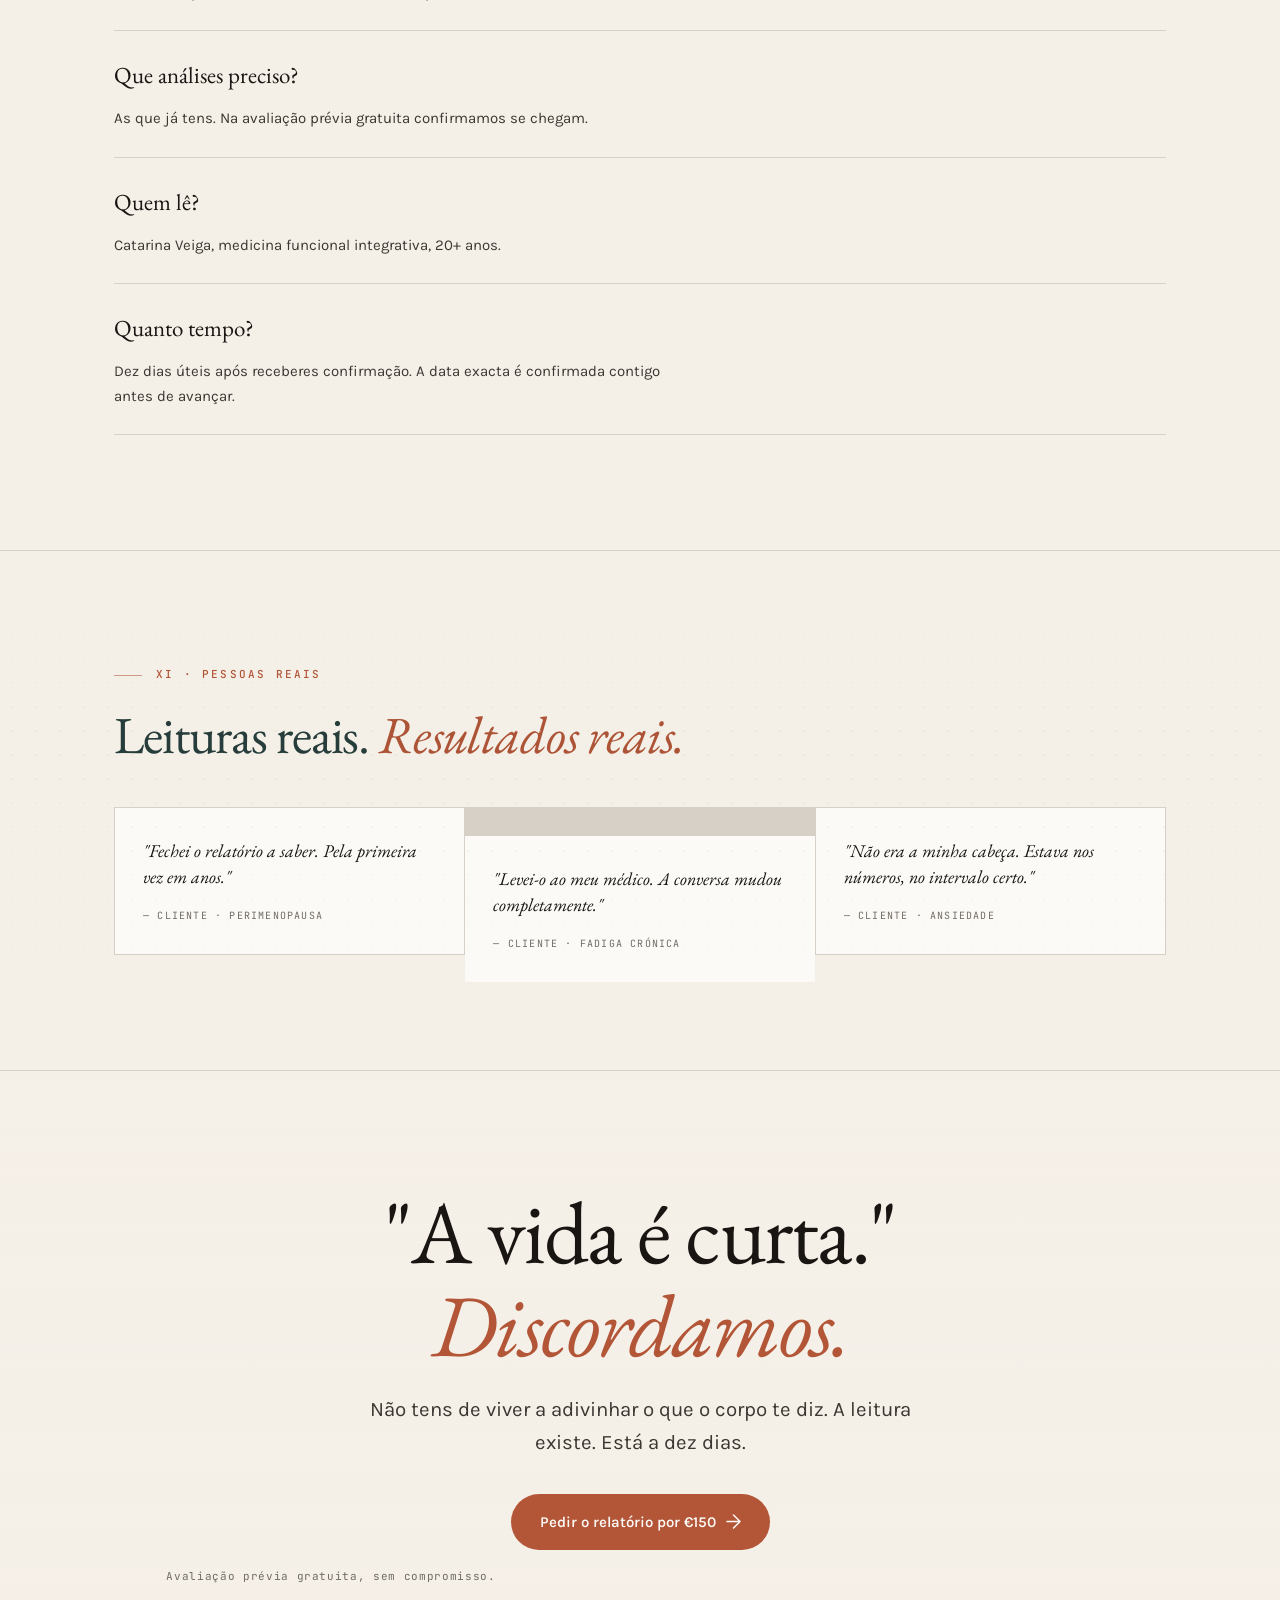
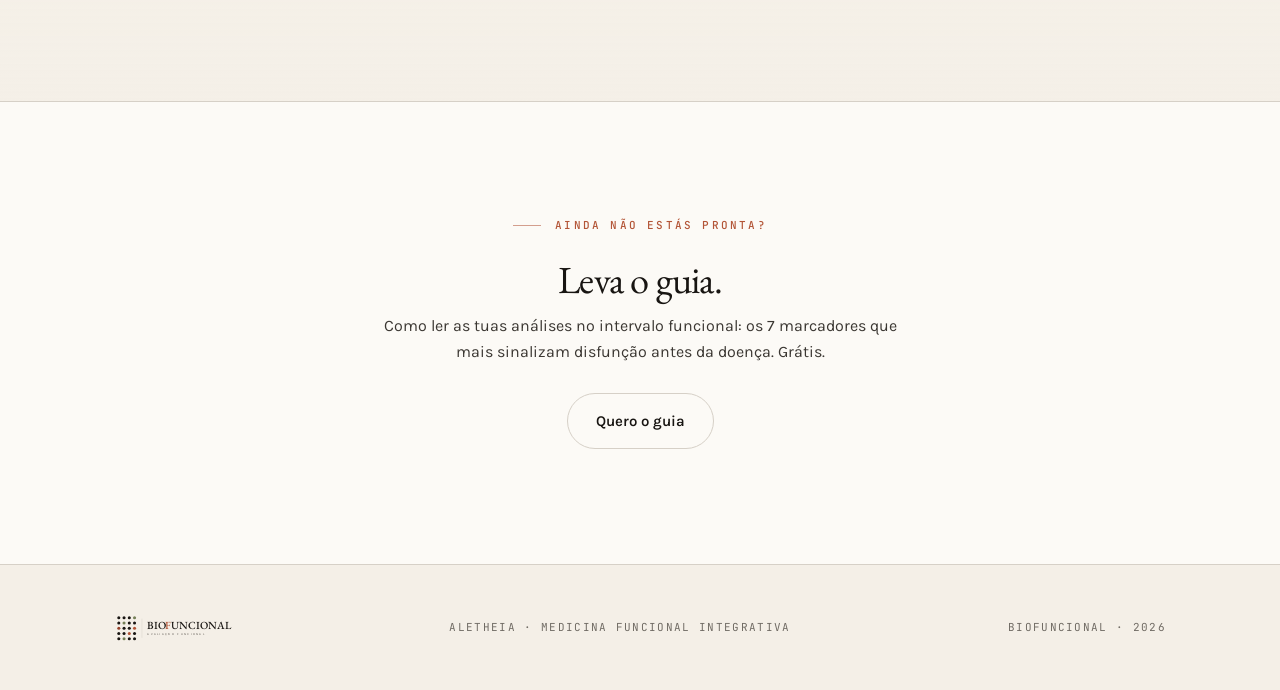
==== commit c4f3359d: "Substituir pela página correta (biofuncional.html, hero verde canónico) A versão anterior (check-up," ====
--- a/index.html
+++ b/index.html
@@ -1,28 +1,30 @@
-<!doctype html>
+<!DOCTYPE html>
 <html lang="pt-PT">
 <head>
-<meta charset="utf-8" />
-<meta name="viewport" content="width=device-width, initial-scale=1" />
-<title>BioFuncional · Check-up funcional para mulheres</title>
-<meta name="description" content="Uma leitura educacional de 88 biomarcadores funcionais. Para mulheres que querem chegar à consulta médica com perguntas certas — não com dúvidas vagas. €150, análises à parte." />
-<link rel="canonical" href="https://biofuncional.me/" />
-<meta name="robots" content="index, follow" />
-<meta property="og:type" content="website" />
-<meta property="og:site_name" content="BioFuncional" />
-<meta property="og:locale" content="pt_PT" />
-<meta property="og:url" content="https://biofuncional.me/" />
-<meta property="og:title" content="BioFuncional · Check-up funcional para mulheres" />
-<meta property="og:description" content="Uma leitura educacional de 88 biomarcadores funcionais. Chegar à consulta com perguntas certas, não com dúvidas vagas." />
-<meta name="twitter:card" content="summary_large_image" />
-<meta name="twitter:title" content="BioFuncional · Check-up funcional para mulheres" />
-<meta name="twitter:description" content="Uma leitura educacional de 88 biomarcadores funcionais. Chegar à consulta com perguntas certas, não com dúvidas vagas." />
+<meta charset="UTF-8">
+<meta name="viewport" content="width=device-width, initial-scale=1.0">
+<title>BIOfUNCIONAL — A leitura que o laboratório não te entrega</title>
+<meta name="description" content="O BioFuncional lê as análises que já tens com intervalos funcionais, não a média da população. 30 a 40 páginas escritas para o teu caso e um vídeo de revisão clínica por Catarina Veiga. €150, dez dias.">
+<link rel="canonical" href="https://biofuncional.me/">
+<meta name="robots" content="index, follow">
+<meta property="og:type" content="website">
+<meta property="og:site_name" content="BioFuncional">
+<meta property="og:locale" content="pt_PT">
+<meta property="og:url" content="https://biofuncional.me/">
+<meta property="og:title" content="BioFuncional — A leitura que o laboratório não te entrega">
+<meta property="og:description" content="As análises que já tens, lidas com intervalos funcionais. 30 a 40 páginas para o teu caso e um vídeo de revisão clínica. €150, dez dias.">
+<meta property="og:image" content="https://biofuncional.me/biofuncional-assets/hero-foto.jpg">
+<meta name="twitter:card" content="summary_large_image">
+<meta name="twitter:title" content="BioFuncional — A leitura que o laboratório não te entrega">
+<meta name="twitter:description" content="As análises que já tens, lidas com intervalos funcionais. 30 a 40 páginas para o teu caso e um vídeo de revisão clínica. €150, dez dias.">
+<meta name="twitter:image" content="https://biofuncional.me/biofuncional-assets/hero-foto.jpg">
 <script type="application/ld+json">
 {
   "@context": "https://schema.org",
   "@type": "ProfessionalService",
   "name": "BioFuncional",
   "url": "https://biofuncional.me/",
-  "description": "Leitura educacional de biomarcadores funcionais para mulheres, em medicina funcional integrativa.",
+  "description": "Leitura de análises com intervalos funcionais. Relatório escrito e vídeo de revisão clínica.",
   "areaServed": "PT",
   "availableLanguage": "pt-PT",
   "founder": {
@@ -35,2312 +37,825 @@
     "@type": "Offer",
     "price": "150",
     "priceCurrency": "EUR",
-    "description": "Check-up funcional · leitura educacional de 88 biomarcadores (análises à parte)"
+    "description": "Leitura BioFuncional · relatório 30-40 páginas + vídeo de revisão clínica"
   }
 }
 </script>
-
 <link rel="preconnect" href="https://fonts.googleapis.com">
 <link rel="preconnect" href="https://fonts.gstatic.com" crossorigin>
-<link href="https://fonts.googleapis.com/css2?family=Bodoni+Moda:ital,opsz,wght@0,6..96,400..900;1,6..96,400..900&family=Hanken+Grotesk:ital,wght@0,300..800;1,300..800&family=EB+Garamond:ital,wght@0,400..800;1,400..800&family=Karla:ital,wght@0,300..800;1,300..800&family=DM+Serif+Display:ital@0;1&family=DM+Sans:ital,opsz,wght@0,9..40,300..900;1,9..40,300..900&family=Playfair+Display:ital,wght@0,400..900;1,400..900&family=Manrope:wght@300..800&family=JetBrains+Mono:wght@400;500&display=swap" rel="stylesheet">
-
+<link href="https://fonts.googleapis.com/css2?family=EB+Garamond:ital,wght@0,400;0,500;0,600;1,400;1,500&family=Karla:wght@300;400;500;600;700&family=JetBrains+Mono:wght@400;500&display=swap" rel="stylesheet">
+<link href="tokens.css" rel="stylesheet">
 <style>
-:root{
-  --bg:            #F4EFE7;
-  --bg-warm:       #EAE2D1;
-  --bg-card:       #FFFEFB;
-  --bg-dark:       #14110D;
-  --ink:           #14110D;
-  --muted:         #7A7468;
-  --accent:        #B85840;
-  --sage:          #7D8A5A;
-  --line:          #D9D2C4;
-  --line-soft:     #E5DFD3;
-  --on-dark:       #F4EFE7;
-  --muted-on-dark: #B3AB9D;
-
-  --font-display: "Bodoni Moda", Georgia, serif;
-  --font-body:    "Hanken Grotesk", system-ui, sans-serif;
-  --font-mono:    "JetBrains Mono", ui-monospace, monospace;
-
-  --measure: 65ch;
-  --step-0: clamp(.95rem, .92rem + .15vw, 1.05rem);
-  --step-1: clamp(1.1rem, 1.05rem + .25vw, 1.25rem);
-  --step-2: clamp(1.35rem, 1.2rem + .6vw, 1.7rem);
-  --step-3: clamp(1.7rem, 1.4rem + 1.2vw, 2.4rem);
-  --step-4: clamp(2.2rem, 1.7rem + 2.2vw, 3.6rem);
-  --step-5: clamp(2.8rem, 2rem + 3.5vw, 5.2rem);
-  --step-6: clamp(3.4rem, 2.4rem + 4.5vw, 6.8rem);
-  --step-massive: clamp(4.5rem, 3rem + 7vw, 10rem);
-
-  --radius-card: 10px;
-}
-
-*{box-sizing:border-box}
-html,body{margin:0;padding:0}
-body{
-  background: var(--bg);
-  color: var(--ink);
-  font-family: var(--font-body);
-  font-size: var(--step-0);
-  line-height: 1.55;
-  -webkit-font-smoothing: antialiased;
-  text-rendering: optimizeLegibility;
-  transition: background-color .35s ease, color .35s ease;
-}
-h1,h2,h3,h4{
-  font-family: var(--font-display);
-  font-weight: 500; letter-spacing: -.012em;
-  margin: 0 0 .4em; line-height: 1.08;
-  color: var(--ink);
-}
-h1{ font-size: var(--step-6); }
-h2{ font-size: var(--step-5); line-height: 1.05; }
-h3{ font-size: var(--step-3); line-height: 1.15; }
-h4{ font-size: var(--step-2); line-height: 1.2; }
-
-p{ margin: 0 0 1em; max-width: var(--measure); }
-em{ color: var(--accent); font-style: italic; }
-strong{ font-weight: 600; }
-a{ color: inherit; text-underline-offset: 3px; text-decoration-thickness: 1px; }
-
-.container{ max-width: 1180px; margin: 0 auto; padding: 0 clamp(20px, 4vw, 56px); }
-.container-wide{ max-width: 1280px; margin: 0 auto; padding: 0 clamp(20px, 4vw, 56px); }
-.measure{ max-width: var(--measure); }
-
-section{
-  padding: clamp(72px, 9vw, 140px) 0;
-  position: relative;
-  transition: background-color .35s ease, color .35s ease;
-}
-section + section{ border-top: 1px solid var(--line); }
-
-.dark{ background: var(--bg-dark); color: var(--on-dark); }
-.dark h1,.dark h2,.dark h3,.dark h4{ color: var(--on-dark); }
-.dark em{ color: var(--accent); }
-.dark .muted{ color: var(--muted-on-dark); }
-
-.warm{ background: var(--bg-warm); }
-
-.eyebrow{
-  font-family: var(--font-mono); font-size: .78rem;
-  letter-spacing: .14em; text-transform: uppercase;
-  color: var(--muted); margin-bottom: 1.5rem;
-  display: inline-block;
-}
-.dark .eyebrow{ color: var(--muted-on-dark); }
-.muted{ color: var(--muted); }
-
-/* PRICING-PENDING BADGE */
-.placeholder-tag{
-  display: inline-block;
-  font-family: var(--font-mono);
-  font-size: .68rem;
-  letter-spacing: .14em;
-  text-transform: uppercase;
-  color: var(--accent);
-  border: 1px solid var(--accent);
-  padding: 3px 8px;
-  border-radius: 4px;
-  margin-left: 12px;
-  vertical-align: middle;
-}
-
-/* HERO QUALIFIER */
-.hero-qualifier{
-  margin: -16px 0 24px;
-  padding: 8px 14px;
-  background: rgba(184, 88, 64, .08);
-  border-left: 2px solid var(--accent);
-  font-family: var(--font-display);
-  font-size: 1rem;
-  color: var(--ink);
-  display: inline-block;
-  letter-spacing: -.005em;
-}
-.hero-qualifier em{ color: var(--accent); font-style: italic; }
-
-/* 4 MITOS */
-.mitos-section{ background: var(--bg-warm); }
-.mitos-section h2{ max-width: 22ch; margin-bottom: .6em; }
-.mitos-section > .container > .lede{ color: var(--muted); max-width: 60ch; margin-bottom: clamp(48px, 6vw, 72px); font-size: var(--step-1); font-family: var(--font-display); font-style: italic; }
-.mitos-list{ list-style: none; padding: 0; margin: 0; counter-reset: mito; }
-.mitos-list li{
-  counter-increment: mito;
-  display: grid;
-  grid-template-columns: 100px 1fr;
-  gap: clamp(20px, 3vw, 56px);
-  padding: clamp(28px, 4vw, 48px) 0;
-  border-top: 1px solid var(--line);
-  align-items: baseline;
-}
-.mitos-list li:last-child{ border-bottom: 1px solid var(--line); }
-.mitos-list li::before{
-  content: "Mito " counter(mito, decimal-leading-zero);
-  font-family: var(--font-mono); font-size: .72rem;
-  letter-spacing: .14em; text-transform: uppercase;
-  color: var(--accent); padding-top: .5em;
-}
-.mito-body h3{ font-size: var(--step-2); margin: 0 0 14px; letter-spacing: -.005em; font-style: italic; }
-.mito-body h3 strong{ font-style: normal; color: var(--accent); }
-.mito-body p{ color: var(--muted); margin: 0; font-size: 1rem; max-width: 56ch; }
-@media (max-width: 600px){ .mitos-list li{ grid-template-columns: 1fr; gap: 8px; } }
-
-/* LEAD MAGNET */
-.lead-magnet-section{ background: var(--bg-dark); color: var(--on-dark); padding: clamp(96px, 12vw, 140px) 0; }
-.lead-magnet-section .container{
-  display: grid; grid-template-columns: 1.1fr 1fr;
-  gap: clamp(40px, 6vw, 96px); align-items: center;
-}
-@media (max-width: 880px){ .lead-magnet-section .container{ grid-template-columns: 1fr; } }
-.lead-magnet-section h2{ color: var(--on-dark); max-width: 18ch; font-size: var(--step-4); }
-.lead-magnet-section h2 em{ color: var(--accent); }
-.lead-magnet-section > .container > div > p{ color: var(--muted-on-dark); font-size: 1.05rem; line-height: 1.55; max-width: 50ch; }
-.sample-form{ background: var(--bg-card); border-radius: 12px; padding: clamp(28px, 4vw, 40px); color: var(--ink); }
-.sample-form .label{ font-family: var(--font-mono); font-size: .72rem; letter-spacing: .14em; text-transform: uppercase; color: var(--muted); margin-bottom: 12px; }
-.sample-form h3{ font-size: var(--step-2); margin: 0 0 8px; font-style: italic; color: var(--ink); }
-.sample-form .desc{ color: var(--muted); font-size: .92rem; margin: 0 0 24px; line-height: 1.5; }
-.sample-form input[type="email"]{
-  width: 100%; padding: 14px 16px;
-  font-family: var(--font-body); font-size: 1rem;
-  border: 1px solid var(--line); border-radius: 8px;
-  background: var(--bg); color: var(--ink);
-  margin-bottom: 12px; outline: none;
-  transition: border-color .15s ease;
-}
-.sample-form input[type="email"]:focus{ border-color: var(--accent); }
-.sample-form button{
-  width: 100%; padding: 14px 24px;
-  font-family: var(--font-body); font-size: 1rem; font-weight: 500;
-  background: var(--ink); color: var(--on-dark);
-  border: 0; border-radius: 999px; cursor: pointer;
-  display: inline-flex; align-items: center; justify-content: center; gap: 10px;
-  transition: background .15s ease;
-}
-.sample-form button:hover{ background: var(--accent); }
-.sample-form button::after{ content: "→"; font-family: var(--font-mono); }
-.sample-form .privacy{ font-size: .78rem; color: var(--muted); margin: 14px 0 0; text-align: center; line-height: 1.5; }
-.sample-form.sent .form-fields{ display: none; }
-.sample-form .sent-msg{ display: none; }
-.sample-form.sent .sent-msg{ display: block; font-family: var(--font-display); font-style: italic; font-size: var(--step-1); color: var(--ink); padding: 16px 0; }
-.sample-form.sent .sent-msg a{ color: var(--accent); display: inline-block; margin-top: 8px; font-size: 1rem; }
-
-/* QUAL ESCOLHER */
-.qual-escolher-section h2{ max-width: 22ch; }
-.qual-escolher-section .lede{ max-width: 56ch; color: var(--muted); font-size: var(--step-1); margin-bottom: clamp(40px, 5vw, 64px); font-family: var(--font-display); font-style: italic; }
-.qual-matrix{ display: grid; grid-template-columns: repeat(4, 1fr); gap: 1px; background: var(--line); border: 1px solid var(--line); }
-@media (max-width: 980px){ .qual-matrix{ grid-template-columns: 1fr 1fr; } }
-@media (max-width: 580px){ .qual-matrix{ grid-template-columns: 1fr; } }
-.qual-card{ background: var(--bg); padding: clamp(24px, 3vw, 32px) clamp(20px, 2.5vw, 28px); display: flex; flex-direction: column; min-height: 280px; }
-.qual-card.us{ background: var(--bg-warm); position: relative; }
-.qual-card.us::before{ content: ""; position: absolute; top: 0; left: 0; right: 0; height: 2px; background: var(--accent); }
-.qual-card .tag{ font-family: var(--font-mono); font-size: .68rem; letter-spacing: .14em; text-transform: uppercase; color: var(--muted); margin-bottom: 10px; }
-.qual-card h4{ font-family: var(--font-display); font-size: var(--step-1); margin: 0 0 6px; letter-spacing: -.005em; line-height: 1.2; }
-.qual-card .price{ font-family: var(--font-mono); font-size: .85rem; color: var(--accent); margin-bottom: 18px; letter-spacing: .04em; }
-.qual-card .ideal{ font-family: var(--font-display); font-style: italic; color: var(--muted); font-size: .92rem; line-height: 1.45; margin-top: auto; padding-top: 16px; border-top: 1px solid var(--line-soft); }
-.qual-card .ideal::before{ content: "Ideal para ti se · "; display: block; font-family: var(--font-mono); font-style: normal; font-size: .65rem; letter-spacing: .14em; text-transform: uppercase; color: var(--muted); margin-bottom: 6px; }
-.qual-card.us .ideal{ color: var(--ink); font-style: normal; font-family: var(--font-body); font-weight: 500; }
-.qual-card.us .ideal::before{ color: var(--accent); }
-
-/* HERO */
-.hero{ padding-top: clamp(110px, 14vw, 200px); padding-bottom: clamp(80px, 11vw, 160px); }
-.hero h1{ max-width: 16ch; margin-bottom: .35em; }
-.hero-lede{
-  font-size: var(--step-2);
-  line-height: 1.35;
-  font-family: var(--font-display);
-  font-style: italic;
-  font-weight: 400;
-  color: var(--muted);
-  max-width: 32ch;
-  margin-top: .8em;
-}
-.hero-meta{
-  margin-top: clamp(40px, 5vw, 72px);
-  display: flex; flex-wrap: wrap; gap: 18px 40px;
-  align-items: baseline;
-  border-top: 1px solid var(--line);
-  padding-top: 24px;
-}
-.hero-meta div{ font-family: var(--font-mono); font-size: .78rem; letter-spacing: .12em; text-transform: uppercase; color: var(--muted); }
-.hero-meta strong{ display: block; font-family: var(--font-body); font-size: 1rem; letter-spacing: 0; text-transform: none; color: var(--ink); font-weight: 500; margin-top: 4px; }
-
-.btn-row{
-  display: flex; flex-wrap: wrap; gap: 16px;
-  margin-top: clamp(32px, 4vw, 48px);
-}
-.btn{
-  display: inline-flex; align-items: center; gap: 14px;
-  padding: 22px 32px;
-  background: var(--ink); color: var(--on-dark);
-  font-family: var(--font-body); font-size: 1.05rem; font-weight: 500;
-  text-decoration: none; border-radius: 999px;
-  border: 1px solid var(--ink);
-  transition: all .2s ease;
-  letter-spacing: -.005em;
-  cursor: pointer;
-}
-.btn:hover{ background: var(--accent); border-color: var(--accent); }
-.btn::after{ content: "→"; font-family: var(--font-mono); }
-.btn-ghost{
-  background: transparent; color: var(--ink);
-}
-.btn-ghost:hover{ background: var(--ink); color: var(--on-dark); border-color: var(--ink); }
-.btn-ghost::after{ content: ""; }
-
-/* VALUE PROPS — Hyman 3-col cards */
-.value-section{ padding-top: clamp(56px, 7vw, 100px); padding-bottom: clamp(56px, 7vw, 100px); }
-.value-grid{
-  display: grid;
-  grid-template-columns: repeat(3, 1fr);
-  gap: clamp(20px, 3vw, 40px);
-  margin-top: clamp(32px, 4vw, 56px);
-}
-@media (max-width: 880px){ .value-grid{ grid-template-columns: 1fr; } }
-.value-card{
-  background: var(--bg-card);
-  border-radius: var(--radius-card);
-  padding: clamp(28px, 3vw, 40px);
-  border: 1px solid var(--line-soft);
-  transition: transform .25s ease, box-shadow .25s ease;
-}
-.value-card:hover{
-  transform: translateY(-2px);
-  box-shadow: 0 20px 40px -25px rgba(20,17,13,.18);
-}
-.value-card .icon{
-  font-family: var(--font-display);
-  font-size: 3.4rem;
-  line-height: .9;
-  color: var(--accent);
-  font-style: italic;
-  margin-bottom: 24px;
-  display: block;
-}
-.value-card h3{ font-size: var(--step-2); margin-bottom: .4em; }
-.value-card p{ margin: 0; color: var(--muted); font-size: 1rem; max-width: none; }
-
-/* STATS */
-.stats-section{ padding: clamp(96px, 12vw, 180px) 0; }
-.stats-grid{
-  display: grid;
-  grid-template-columns: repeat(3, 1fr);
-  gap: clamp(32px, 5vw, 80px);
-  align-items: end;
-}
-@media (max-width: 760px){ .stats-grid{ grid-template-columns: 1fr; gap: 56px; } }
-.stat{
-  text-align: left;
-  border-top: 1px solid var(--line);
-  padding-top: 28px;
-}
-.stat-number{
-  font-family: var(--font-display);
-  font-size: var(--step-massive);
-  line-height: .9; font-weight: 400;
-  margin-bottom: 18px; letter-spacing: -.02em;
-}
-.stat-label{
-  font-family: var(--font-mono); font-size: .82rem;
-  letter-spacing: .12em; text-transform: uppercase;
-  color: var(--muted); line-height: 1.5;
-}
-.stat-label strong{ color: var(--ink); font-weight: 500; }
-
-/* COMPARISON 19 vs 88 */
-.comparison-section{ background: var(--bg-warm); }
-.comparison-section h2{ max-width: 22ch; margin-bottom: 1em; }
-.comparison-section > .container > p{ max-width: 60ch; color: var(--muted); margin-bottom: 64px; font-size: var(--step-1); }
-.compare-row{
-  display: grid;
-  grid-template-columns: 1fr 1fr;
-  gap: 4px;
-}
-@media (max-width: 760px){ .compare-row{ grid-template-columns: 1fr; } }
-.compare-col{
-  background: var(--bg);
-  padding: clamp(32px, 4vw, 56px);
-  border-radius: var(--radius-card);
-}
-.compare-col.us{ background: var(--bg-dark); color: var(--on-dark); }
-.compare-col.us h3{ color: var(--on-dark); }
-.compare-col .label{
-  font-family: var(--font-mono);
-  font-size: .72rem; letter-spacing: .14em;
-  text-transform: uppercase;
-  color: var(--muted);
-  margin-bottom: 16px;
-}
-.compare-col.us .label{ color: var(--muted-on-dark); }
-.compare-col .big{
-  font-family: var(--font-display);
-  font-size: var(--step-massive);
-  line-height: .9; margin: 0 0 24px;
-  letter-spacing: -.02em;
-}
-.compare-col .big small{
-  font-size: .35em;
-  font-family: var(--font-mono);
-  letter-spacing: .12em;
-  text-transform: uppercase;
-  color: var(--muted);
-  display: block;
-  margin-top: 12px;
-}
-.compare-col.us .big small{ color: var(--muted-on-dark); }
-.compare-col h3{
-  font-size: var(--step-2);
-  margin: 24px 0 8px;
-  max-width: 16ch;
-}
-.compare-col p{ font-size: 1rem; color: var(--muted); margin: 0; }
-.compare-col.us p{ color: var(--muted-on-dark); }
-
-/* PRICING CARD */
-.pricing-section{}
-.pricing-section h2{ max-width: 18ch; }
-.pricing-section > .container > p.lede{ color: var(--muted); max-width: 56ch; font-size: var(--step-1); margin-bottom: 56px; }
-
-.pricing-wrap{
-  display: grid;
-  grid-template-columns: 1.4fr 1fr;
-  gap: 24px;
-}
-@media (max-width: 880px){ .pricing-wrap{ grid-template-columns: 1fr; } }
-
-.price-card{
-  background: var(--bg-card);
-  border: 1px solid var(--line-soft);
-  border-radius: var(--radius-card);
-  padding: clamp(40px, 4vw, 56px);
-  position: relative;
-}
-.price-card.primary{
-  background: var(--bg-dark);
-  color: var(--on-dark);
-  border-color: var(--bg-dark);
-}
-.price-card.primary h3{ color: var(--on-dark); }
-.price-card .badge{
-  position: absolute;
-  top: 24px; right: 24px;
-  font-family: var(--font-mono);
-  font-size: .68rem; letter-spacing: .14em;
-  text-transform: uppercase;
-  background: var(--accent);
-  color: var(--on-dark);
-  padding: 5px 10px;
-  border-radius: 4px;
-}
-.price-card .label{
-  font-family: var(--font-mono);
-  font-size: .72rem; letter-spacing: .14em;
-  text-transform: uppercase;
-  color: var(--muted);
-  margin-bottom: 18px;
-}
-.price-card.primary .label{ color: var(--muted-on-dark); }
-.price-card h3{
-  font-size: var(--step-3);
-  margin-bottom: 8px;
-  max-width: 20ch;
-}
-.price-card .price-big{
-  font-family: var(--font-display);
-  font-size: clamp(3.5rem, 2.5rem + 4vw, 6rem);
-  line-height: .9; font-weight: 500;
-  margin: 32px 0 8px;
-  letter-spacing: -.02em;
-}
-.price-card .price-big small{
-  font-size: .3em;
-  font-family: var(--font-mono);
-  letter-spacing: .12em;
-  text-transform: uppercase;
-  color: var(--muted);
-  display: block;
-  margin-top: 14px;
-}
-.price-card.primary .price-big small{ color: var(--muted-on-dark); }
-.price-card ul{
-  list-style: none;
-  padding: 0; margin: 32px 0;
-  border-top: 1px solid var(--line-soft);
-}
-.price-card.primary ul{ border-color: rgba(255,255,255,.08); }
-.price-card li{
-  padding: 14px 0;
-  border-bottom: 1px solid var(--line-soft);
-  font-size: 1rem;
-  display: flex; gap: 14px; align-items: baseline;
-}
-.price-card.primary li{ border-color: rgba(255,255,255,.08); }
-.price-card li::before{
-  content: "◆"; color: var(--accent); font-size: .75em;
-}
-.price-card.primary p{ color: var(--muted-on-dark); }
-.price-card.primary .btn{
-  background: var(--on-dark); color: var(--ink); border-color: var(--on-dark);
-}
-.price-card.primary .btn:hover{ background: var(--accent); color: var(--on-dark); border-color: var(--accent); }
-
-/* PANEL CARDS (Hyman-style) — 13 painéis funcionais */
-.panels-section{ background: var(--bg-warm); }
-.panels-section h2{ max-width: 22ch; }
-.panels-section > .container > p.lede{ color: var(--muted); max-width: 60ch; font-size: var(--step-1); margin-bottom: clamp(56px, 7vw, 80px); }
-
-.panels-grid{
-  display: grid;
-  grid-template-columns: repeat(3, 1fr);
-  gap: clamp(16px, 2vw, 24px);
-}
-@media (max-width: 980px){ .panels-grid{ grid-template-columns: repeat(2, 1fr); } }
-@media (max-width: 580px){ .panels-grid{ grid-template-columns: 1fr; } }
-
-.panel-card{
-  background: var(--bg-card);
-  border-radius: var(--radius-card);
-  padding: clamp(28px, 3vw, 36px);
-  border: 1px solid var(--line-soft);
-  cursor: pointer;
-  transition: transform .25s ease, box-shadow .25s ease, border-color .25s ease;
-  display: flex;
-  flex-direction: column;
-  gap: 0;
-  min-height: 280px;
-  position: relative;
-  overflow: hidden;
-}
-.panel-card::before{
-  content: attr(data-n);
-  position: absolute;
-  top: 24px; right: 28px;
-  font-family: var(--font-mono);
-  font-size: .68rem;
-  letter-spacing: .14em;
-  color: var(--muted);
-}
-.panel-card:hover{
-  transform: translateY(-3px);
-  box-shadow: 0 24px 48px -28px rgba(20,17,13,.22);
-  border-color: var(--accent);
-}
-.panel-card .tag{
-  font-family: var(--font-mono);
-  font-size: .7rem;
-  letter-spacing: .14em;
-  text-transform: uppercase;
-  color: var(--accent);
-  margin-bottom: 12px;
-}
-.panel-card h4{
-  font-size: var(--step-2);
-  line-height: 1.15;
-  margin: 0 0 20px;
-  max-width: 14ch;
-}
-.panel-card .markers{
-  margin-top: auto;
-  padding-top: 20px;
-  border-top: 1px solid var(--line-soft);
-  font-family: var(--font-mono);
-  font-size: .78rem;
-  letter-spacing: .04em;
-  color: var(--muted);
-  line-height: 1.7;
-}
-.panel-card .markers span{ display: block; }
-
-.panels-foot{
-  margin-top: 56px;
-  text-align: left;
-  font-family: var(--font-mono);
-  font-size: .82rem;
-  letter-spacing: .12em;
-  text-transform: uppercase;
-  color: var(--muted);
-}
-.panels-foot span{ color: var(--ink); border-bottom: 1px solid var(--accent); padding-bottom: 2px; }
-
-/* PROCESS — 5 steps */
-.process-section{}
-.process-section h2{ max-width: 16ch; }
-.process-list{
-  list-style: none; padding: 0; margin: 64px 0 0;
-  counter-reset: proc;
-}
-.process-list li{
-  counter-increment: proc;
-  display: grid;
-  grid-template-columns: 96px 1fr auto;
-  gap: clamp(20px, 3vw, 48px);
-  padding: clamp(32px, 4vw, 48px) 0;
-  border-top: 1px solid var(--line);
-  align-items: start;
-}
-.process-list li:last-child{ border-bottom: 1px solid var(--line); }
-.process-list li::before{
-  content: counter(proc, decimal-leading-zero);
-  font-family: var(--font-mono);
-  font-size: .85rem;
-  color: var(--muted);
-  letter-spacing: .12em;
-  padding-top: .4em;
-}
-.process-list h4{
-  font-size: var(--step-3);
-  line-height: 1.2;
-  margin-bottom: .4em;
-}
-.process-list p{ font-size: 1rem; color: var(--muted); margin: 0; max-width: 56ch; }
-.process-list .meta{
-  font-family: var(--font-mono);
-  font-size: .78rem;
-  letter-spacing: .12em;
-  text-transform: uppercase;
-  color: var(--muted);
-  text-align: right;
-  padding-top: .6em;
-  max-width: 160px;
-}
-@media (max-width: 760px){
-  .process-list li{ grid-template-columns: 60px 1fr; }
-  .process-list .meta{ display: none; }
-}
-
-/* REPORT MOCKUP — 4 pages */
-.report-mockup-section{}
-.report-mockup-section h2{ max-width: 22ch; }
-.report-mockup-section > .container-wide > p.lede{ color: var(--muted); max-width: 60ch; font-size: var(--step-1); margin-bottom: clamp(56px, 7vw, 80px); }
-
-.pages-grid{
-  display: grid;
-  grid-template-columns: repeat(4, 1fr);
-  gap: clamp(16px, 2vw, 28px);
-  align-items: stretch;
-}
-@media (max-width: 1080px){ .pages-grid{ grid-template-columns: repeat(2, 1fr); } }
-@media (max-width: 560px){ .pages-grid{ grid-template-columns: 1fr; } }
-
-.page-mock{
-  background: var(--bg-card);
-  border-radius: var(--radius-card);
-  padding: clamp(20px, 2.5vw, 32px);
-  border: 1px solid var(--line-soft);
-  box-shadow: 0 20px 40px -25px rgba(20,17,13,.18);
-  aspect-ratio: 3/4;
-  display: flex;
-  flex-direction: column;
-  font-size: .82em;
-  overflow: hidden;
-  position: relative;
-  transition: transform .3s ease, box-shadow .3s ease;
-}
-.page-mock:hover{ transform: translateY(-4px); box-shadow: 0 30px 60px -25px rgba(20,17,13,.28); }
-.page-mock-meta{
-  font-family: var(--font-mono);
-  font-size: .65rem;
-  letter-spacing: .14em;
-  text-transform: uppercase;
-  color: var(--muted);
-  display: flex;
-  justify-content: space-between;
-  margin-bottom: 16px;
-}
-.page-mock-label{
-  font-family: var(--font-mono);
-  font-size: .62rem;
-  letter-spacing: .14em;
-  text-transform: uppercase;
-  color: var(--accent);
-  margin-bottom: 10px;
-}
-.page-mock h5{
-  font-family: var(--font-display);
-  font-weight: 500;
-  font-size: 1.15em;
-  line-height: 1.15;
-  margin: 0 0 .8em;
-  color: var(--ink);
-  letter-spacing: -.005em;
-}
-.page-mock p{
-  font-size: .82em;
-  line-height: 1.45;
-  margin: 0 0 .6em;
-  color: var(--muted);
-  max-width: none;
-}
-.page-mock .divider{
-  height: 1px;
-  background: var(--line-soft);
-  margin: 14px 0;
-}
-
-/* page 1 — cover */
-.page-cover .mark{
-  font-family: var(--font-display);
-  font-style: italic;
-  font-size: 3em;
-  line-height: 1;
-  color: var(--accent);
-  margin: auto 0 16px;
-}
-.page-cover .footnote{
-  margin-top: auto;
-  padding-top: 14px;
-  border-top: 1px solid var(--line-soft);
-  font-family: var(--font-mono);
-  font-size: .58rem;
-  letter-spacing: .12em;
-  text-transform: uppercase;
-  color: var(--muted);
-}
-
-/* page 2 — axis overview */
-.axis-status{
-  display: grid;
-  grid-template-columns: 1fr auto;
-  gap: 8px;
-  padding: 6px 0;
-  border-bottom: 1px solid var(--line-soft);
-  font-family: var(--font-body);
-  font-size: .78em;
-  align-items: baseline;
-}
-.axis-status:last-child{ border-bottom: 0; }
-.axis-status .v{
-  font-family: var(--font-mono);
-  font-size: .68rem;
-  letter-spacing: .04em;
-}
-.axis-status .v.ok{ color: var(--sage); }
-.axis-status .v.warn{ color: var(--accent); }
-.axis-status .v.flag{ color: var(--accent); font-weight: 600; }
-.axis-status .v.dim{ color: var(--muted); }
-
-/* page 3 — biomarker zoom */
-.bio-zoom{
-  display: grid;
-  grid-template-columns: 1fr 1fr;
-  gap: 8px;
-  padding: 10px 0;
-  border-top: 1px solid var(--line-soft);
-  border-bottom: 1px solid var(--line-soft);
-  margin: 8px 0;
-}
-.bio-zoom dt{
-  font-family: var(--font-mono);
-  font-size: .58rem;
-  letter-spacing: .12em;
-  text-transform: uppercase;
-  color: var(--muted);
-  margin-bottom: 2px;
-}
-.bio-zoom dd{
-  margin: 0;
-  font-family: var(--font-display);
-  font-size: 1.05em;
-  font-weight: 500;
-}
-.bio-zoom dd.flag{ color: var(--accent); font-style: italic; }
-
-/* page 4 — action plan */
-.plan-pillar{
-  padding: 8px 0;
-  border-bottom: 1px solid var(--line-soft);
-  display: flex;
-  gap: 10px;
-  font-size: .82em;
-}
-.plan-pillar:last-child{ border-bottom: 0; }
-.plan-pillar .num{
-  font-family: var(--font-mono);
-  font-size: .62rem;
-  letter-spacing: .12em;
-  color: var(--accent);
-  padding-top: .2em;
-  flex-shrink: 0;
-}
-.plan-pillar .pillar-body strong{
-  display: block;
-  font-family: var(--font-display);
-  font-weight: 500;
-  margin-bottom: 2px;
-  font-style: italic;
-}
-.plan-pillar .pillar-body span{
-  font-size: .78em;
-  color: var(--muted);
-  line-height: 1.4;
-  display: block;
-}
-
-.pages-foot{
-  margin-top: clamp(40px, 5vw, 56px);
-  text-align: left;
-  font-family: var(--font-mono);
-  font-size: .82rem;
-  letter-spacing: .12em;
-  text-transform: uppercase;
-  color: var(--muted);
-}
-.pages-foot span{ color: var(--ink); }
-.pages-foot a{ color: var(--accent); text-decoration: none; border-bottom: 1px solid var(--accent); padding-bottom: 1px; margin-left: 8px; }
-
-/* mini biomarker scale inside mock cards */
-.mock-bio-scale{
-  margin-top: auto;
-  padding-top: 14px;
-  display: flex;
-  flex-direction: column;
-  gap: 2px;
-}
-.mock-bio-scale-row{
-  display: grid;
-  grid-template-columns: 8px 1fr auto;
-  align-items: center;
-  gap: 10px;
-  padding: 6px 0;
-  font-family: var(--font-mono);
-  font-size: .62rem;
-  letter-spacing: .12em;
-  text-transform: uppercase;
-  color: var(--muted);
-  border-bottom: 1px dotted var(--line-soft);
-}
-.mock-bio-scale-row:last-child{ border-bottom: 0; }
-.mock-bio-scale-row .bar{
-  width: 4px;
-  height: 20px;
-  background: var(--line-soft);
-  border-radius: 2px;
-}
-.mock-bio-scale-row.active .bar{ background: var(--accent); }
-.mock-bio-scale-row.active{ color: var(--accent); font-weight: 600; }
-.mock-bio-scale-row.optimal .bar{ background: var(--sage); }
-.mock-bio-scale-row.optimal{ color: var(--sage-deep); }
-.mock-bio-scale-row .v{
-  font-family: var(--font-display);
-  font-size: .92rem;
-  color: var(--ink);
-  font-style: italic;
-  letter-spacing: 0;
-  text-transform: none;
-}
-
-/* mini constellation inside mock card */
-.mock-constellation{
-  margin-top: auto;
-  padding-top: 14px;
-}
-.mock-constellation svg{
-  width: 100%;
-  height: auto;
-  display: block;
-}
-
-/* talking-point items inside mock card */
-.mock-points{
-  margin-top: 14px;
-  display: flex;
-  flex-direction: column;
-  gap: 14px;
-}
-.mock-point{
-  border-left: 2px solid var(--sage-deep);
-  padding-left: 12px;
-}
-.mock-point .tag{
-  font-family: var(--font-mono);
-  font-size: .58rem;
-  letter-spacing: .14em;
-  text-transform: uppercase;
-  color: var(--sage-deep);
-  margin-bottom: 4px;
-  display: block;
-}
-.mock-point .body{
-  font-size: .78rem;
-  line-height: 1.45;
-  color: var(--ink);
-  margin: 0;
-  font-family: var(--font-body);
-}
-.mock-point .body em{
-  color: var(--accent);
-  font-style: italic;
-}
-
-/* page-mock additional refinement */
-.page-mock h5{
-  letter-spacing: -.005em;
-}
-.page-mock-label.accent{ color: var(--accent); }
-
-/* COMPARISON TABLE */
-.compare-table-section{ background: var(--bg-warm); }
-.compare-table-section h2{ max-width: 18ch; margin-bottom: 1em; }
-.compare-table-section > .container > p{ color: var(--muted); max-width: 56ch; font-size: var(--step-1); margin-bottom: 56px; }
-
-.compare-table{
-  background: var(--bg-card);
-  border-radius: var(--radius-card);
-  overflow: hidden;
-  border: 1px solid var(--line-soft);
-}
-.compare-table-row{
-  display: grid;
-  grid-template-columns: 1.6fr 1fr 1fr 1fr;
-  gap: 0;
-  border-bottom: 1px solid var(--line-soft);
-}
-.compare-table-row:last-child{ border-bottom: 0; }
-.compare-table-cell{
-  padding: 22px clamp(16px, 2vw, 28px);
-  font-size: .95rem;
-  display: flex; align-items: center;
-}
-.compare-table-row.head{
-  background: var(--bg-warm);
-}
-.compare-table-row.head .compare-table-cell{
-  font-family: var(--font-mono);
-  font-size: .72rem;
-  letter-spacing: .14em;
-  text-transform: uppercase;
-  color: var(--muted);
-  padding-top: 16px;
-  padding-bottom: 16px;
-}
-.compare-table-row.head .compare-table-cell.us{
-  color: var(--ink);
-}
-.compare-table-cell.us{
-  background: rgba(184, 88, 64, .04);
-  font-weight: 500;
-  position: relative;
-}
-.compare-table-cell .check{ color: var(--sage); font-size: 1.1em; }
-.compare-table-cell .cross{ color: var(--muted); font-size: 1.1em; opacity: .5; }
-.compare-table-cell .dim{ color: var(--muted); font-size: .9em; }
-.compare-table-row .compare-table-cell:first-child{
-  font-family: var(--font-display);
-  font-style: italic;
-  font-size: 1.05rem;
-}
-@media (max-width: 760px){
-  .compare-table-row{
-    grid-template-columns: 1fr 1fr;
-    border-bottom: 1px solid var(--line-soft);
+  /* ════════════════════════════════════════════════════════════
+     BIOfUNCIONAL · construído de raíz · Specimen laboratorial
+     Design system: biofuncional-design-system/ (OKLCH)
+     Copy: biofuncional-copy-servico.md (serviço-primeiro, validado)
+     ════════════════════════════════════════════════════════════ */
+  :root{
+    --cream:oklch(95.5% 0.012 80);
+    --cream-warm:oklch(91% 0.020 82);
+    --cream-deep:oklch(88.5% 0.026 82);
+    --white-hot:oklch(98.5% 0.006 80);
+    --ink:oklch(20% 0.008 70);
+    --ink-soft:oklch(34% 0.010 70);
+    --muted:oklch(53% 0.012 75);
+    --rust:oklch(56% 0.130 38);
+    --rust-dark:oklch(48% 0.120 36);
+    --sage:oklch(58% 0.060 120);
+    --line:oklch(86% 0.014 80);
+    --line-soft:oklch(91% 0.014 82);
+    /* Paleta Parsley · pinho · bone · pêssego */
+    /* religado a tokens.css canónico · forest = âncora escura */
+    --pine:oklch(34% 0.028 190);
+    --pine-2:oklch(29% 0.027 190);
+    --pine-line:oklch(46% 0.022 190);
+    --bone:oklch(95% 0.012 85);
+    --bone-mut:oklch(74% 0.016 130);
+    --peach:oklch(87% 0.038 65);
+    --peach-2:oklch(81% 0.050 60);
+    --mint:oklch(89% 0.034 175);
+    --serif:'EB Garamond',Georgia,serif;
+    --sans:'Karla',-apple-system,sans-serif;
+    --mono:'JetBrains Mono','Menlo',monospace;
+    --spring:cubic-bezier(.16,1,.3,1);
+    --maxw:1180px;
   }
-  .compare-table-row.head{ display: none; }
-  .compare-table-cell{ padding: 14px 20px; font-size: .92rem; }
-  .compare-table-cell::before{
-    content: attr(data-label);
-    display: block;
-    font-family: var(--font-mono);
-    font-size: .65rem;
-    letter-spacing: .12em;
-    text-transform: uppercase;
-    color: var(--muted);
-    margin-bottom: 4px;
+  *,*::before,*::after{margin:0;padding:0;box-sizing:border-box}
+  html{scroll-behavior:smooth;text-rendering:optimizeLegibility;-webkit-font-smoothing:antialiased}
+  body{background:var(--cream);color:var(--ink);font-family:var(--sans);font-size:16px;line-height:1.62;font-feature-settings:"kern" 1,"liga" 1}
+  a{color:inherit;text-decoration:none}
+  img,video{display:block;max-width:100%}
+  h1,h2,h3{font-family:var(--serif);font-weight:400;letter-spacing:-.02em;text-wrap:balance;line-height:1.05}
+  p{text-wrap:pretty}
+  em{font-style:italic;color:var(--rust)}
+  .mono{font-family:var(--mono);font-variant-numeric:tabular-nums lining-nums}
+  .wrap{max-width:var(--maxw);margin:0 auto;padding:0 clamp(20px,5vw,64px)}
+  .eyebrow{font-family:var(--mono);font-size:11px;font-weight:500;letter-spacing:.2em;text-transform:uppercase;color:var(--rust)}
+  .coordrule{display:flex;justify-content:space-between;gap:16px;font-family:var(--mono);font-size:10px;letter-spacing:.18em;text-transform:uppercase;color:var(--muted);border-bottom:1px solid var(--line);padding-bottom:10px;margin-bottom:clamp(40px,6vw,72px)}
+  .coordrule span:last-child{color:var(--rust)}
+  section{position:relative;padding:clamp(64px,9vw,128px) 0}
+  section+section{border-top:1px solid var(--line)}
+  .s-eyebrow{display:flex;align-items:center;gap:14px;margin-bottom:24px}
+  .s-eyebrow::before{content:"";width:28px;height:1px;background:var(--rust);opacity:.55}
+  .s-title{font-size:clamp(30px,4.4vw,52px);color:var(--cv-forest);margin-bottom:20px}
+  .s-title em{font-style:italic;color:var(--cv-rust)}
+  .s-lead{font-size:clamp(16px,1.4vw,19px);color:var(--cv-ink-soft);max-width:58ch}
+  .grid-bg::after{content:"";position:absolute;inset:0;background-image:radial-gradient(var(--cream-deep) 1px,transparent 1px);background-size:24px 24px;opacity:.3;pointer-events:none;-webkit-mask-image:linear-gradient(180deg,transparent,#000 35%,transparent);mask-image:linear-gradient(180deg,transparent,#000 35%,transparent)}
+  .grid-bg>*{position:relative}
+
+  /* registo · marca de espécime */
+  .spec{position:relative;background:var(--white-hot);border:1px solid var(--line)}
+  .spec::before,.spec::after{content:"";position:absolute;width:12px;height:12px;border-color:var(--rust);border-style:solid;pointer-events:none}
+  .spec::before{top:-1px;left:-1px;border-width:1.5px 0 0 1.5px}
+  .spec::after{bottom:-1px;right:-1px;border-width:0 1.5px 1.5px 0}
+
+  /* wordmark */
+  .wm{font-family:var(--serif);font-weight:400;text-transform:uppercase;letter-spacing:.05em;color:var(--ink);line-height:1}
+  .wm .fn{font-style:normal;font-weight:500;text-transform:none;color:var(--rust);font-size:1.12em;margin:0 .01em}
+
+  /* botões */
+  .btn{display:inline-flex;align-items:center;gap:10px;font-family:var(--sans);font-size:15px;font-weight:600;padding:15px 28px;border-radius:999px;border:1px solid transparent;transition:transform .22s var(--spring),background-color .22s var(--spring),box-shadow .22s var(--spring)}
+  .btn-rust{background:var(--rust);color:var(--white-hot)}
+  .btn-rust:hover{background:var(--rust-dark);box-shadow:0 10px 26px -12px oklch(56% .13 38 / .5)}
+  .btn:active{transform:translateY(1px) scale(.986)}
+  .btn-ghost{background:transparent;color:var(--ink);border-color:var(--line)}
+  .btn-ghost:hover{border-color:var(--ink)}
+  .micro{font-family:var(--mono);font-size:11px;letter-spacing:.06em;color:var(--muted)}
+
+  /* banner */
+  .banner{background:var(--mint);color:var(--pine);font-family:var(--mono);font-size:11px;letter-spacing:.14em;text-transform:uppercase;text-align:center;padding:10px 16px}
+  .banner b{color:var(--pine);font-weight:700}
+
+  /* nav · sobre o pinho (Parsley) */
+  .nav{background:var(--pine)}
+  .nav__in{display:flex;align-items:center;justify-content:space-between;padding:18px clamp(20px,5vw,64px);max-width:var(--maxw);margin:0 auto}
+  .nav__wm{font-size:20px}
+  .nav__logo{--ink:var(--bone);--rust:var(--peach);--rust-dark:var(--peach-2);--sage:var(--bone);--line:var(--pine-line);--muted:var(--bone-mut)}
+  .nav__links{display:flex;gap:30px;font-size:14px;color:var(--bone)}
+  .nav__links a{opacity:.82}
+  .nav__links a:hover{opacity:1;color:var(--peach)}
+  .nav__cta{font-family:var(--sans);font-size:14px;font-weight:600;background:var(--peach);color:var(--pine);padding:10px 20px;border-radius:999px;transition:background-color .22s var(--spring)}
+  .nav__cta:hover{background:var(--peach-2)}
+  @media(max-width:820px){.nav__links{display:none}}
+
+  /* hero · Parsley · pinho full-bleed + slot de imagem */
+  .hero{background:var(--pine);padding:clamp(40px,6vw,80px) 0 0}
+  .herocard{display:grid;grid-template-columns:1.02fr .98fr;gap:clamp(36px,5vw,72px);align-items:center;min-height:62vh}
+  .herocard__copy{max-width:560px;padding-bottom:clamp(48px,7vw,96px)}
+  .herocard__eyebrow{font-family:var(--mono);font-size:11px;letter-spacing:.22em;text-transform:uppercase;color:var(--bone-mut);display:block;margin-bottom:26px}
+  .herocard__h1{font-family:var(--serif);font-weight:400;font-size:clamp(40px,5vw,72px);line-height:1.05;letter-spacing:-.02em;color:var(--bone);margin:0 0 24px}
+  .herocard__h1 em{font-style:italic;color:var(--peach)}
+  .herocard__sub{font-size:clamp(15px,1.3vw,19px);line-height:1.6;color:var(--bone-mut);max-width:46ch;margin-bottom:34px}
+  .herocard__cta-row{display:flex;align-items:center;gap:24px;flex-wrap:wrap}
+  .herocard__cta{display:inline-flex;align-items:center;gap:10px;font-family:var(--sans);font-size:15px;font-weight:600;background:var(--peach);color:var(--pine);padding:15px 30px;border-radius:999px;transition:transform .22s var(--spring),background-color .22s var(--spring)}
+  .herocard__cta:hover{background:var(--peach-2)}
+  .herocard__cta:active{transform:translateY(1px) scale(.986)}
+  .herocard__sec{font-size:14px;color:var(--bone);border-bottom:1px solid var(--pine-line);padding-bottom:2px}
+  .herocard__sec:hover{color:var(--peach);border-color:var(--peach)}
+  /* media · foto serena + card de dados claro a flutuar (Parsley) */
+  .herocard__media{position:relative;align-self:stretch;min-height:clamp(440px,54vw,660px)}
+  .herocard__img{position:absolute;inset:0;width:100%;height:100%;object-fit:cover;object-position:50% 35%;border-radius:18px}
+  .herocard__media::after{content:"";position:absolute;inset:0;border-radius:18px;box-shadow:inset 0 0 0 1px oklch(100% 0 0 / .12);pointer-events:none}
+  .hw{position:absolute;left:clamp(-44px,-3vw,-12px);bottom:clamp(28px,5vw,56px);width:min(360px,84%);background:oklch(99% .003 80 / .28);backdrop-filter:blur(18px) saturate(1.15);-webkit-backdrop-filter:blur(18px) saturate(1.15);border:1px solid oklch(100% 0 0 / .4);border-radius:16px;padding:24px 26px 28px;box-shadow:0 28px 64px -26px oklch(24% .024 188 / .55), inset 0 1px 0 oklch(100% 0 0 / .35)}
+  .hw__title{font-family:var(--serif);font-size:19px;color:var(--cv-white-hot);text-align:center;padding-bottom:18px;margin-bottom:10px;border-bottom:1px solid oklch(100% 0 0 / .25);text-shadow:0 1px 8px oklch(24% .024 188 / .5)}
+  .hw__scale{position:relative;padding-left:13px}
+  .hw__scale::before{content:"";position:absolute;left:5px;top:18px;bottom:18px;width:1px;background:oklch(100% 0 0 / .3)}
+  .hw__row{display:flex;align-items:center;gap:14px;padding:16px 12px;border-radius:10px}
+  .hw__row--on{background:oklch(100% 0 0 / .16);box-shadow:inset 0 0 0 1px oklch(100% 0 0 / .3)}
+  .hw__dot{width:9px;height:9px;border-radius:50%;flex-shrink:0;margin-left:-17px;outline:3px solid oklch(100% 0 0 / .35)}
+  .hw__dot--hi{background:var(--cv-rust)}
+  .hw__dot--ok{background:var(--cv-clover)}
+  .hw__dot--lo{background:var(--cv-moonlight)}
+  .hw__txt{display:flex;flex-direction:column;gap:3px;flex:1}
+  .hw__lab{font-family:var(--sans);font-size:14px;font-weight:600;color:var(--cv-white-hot);text-shadow:0 1px 6px oklch(24% .024 188 / .5)}
+  .hw__rng{font-family:var(--mono);font-size:12px;color:oklch(94% .01 85 / .85);text-shadow:0 1px 6px oklch(24% .024 188 / .45)}
+  /* chip · inline na linha activa, nunca tapa o texto */
+  .hw__chip{order:3;font-family:var(--serif);font-size:20px;font-weight:500;color:var(--cv-white-hot);background:var(--cv-forest);padding:6px 14px;border-radius:7px;margin-left:auto}
+  @media(max-width:900px){
+    .herocard{grid-template-columns:1fr;gap:0;min-height:auto}
+    .herocard__copy{padding-bottom:32px}
+    .herocard__media{min-height:0;aspect-ratio:4/5;margin:0 calc(-1*clamp(20px,5vw,64px));max-width:none}
+    .herocard__img,.herocard__media::after{border-radius:0}
+    .hw{left:50%;right:auto;transform:translateX(-50%);bottom:18px;width:min(360px,86%)}
   }
-}
-
-/* PULL QUOTE */
-.pull-quote{
-  padding: clamp(120px, 15vw, 220px) 0;
-  text-align: left;
-}
-.pull-quote-wrap{
-  max-width: 920px;
-  margin: 0 auto;
-  position: relative;
-}
-.pull-quote-wrap::before{
-  content: "“";
-  font-family: var(--font-display);
-  font-style: italic;
-  font-size: clamp(8rem, 14vw, 18rem);
-  line-height: .8;
-  color: var(--accent);
-  position: absolute;
-  top: -.1em; left: -.05em;
-  opacity: .25;
-  pointer-events: none;
-}
-.pull-quote blockquote{
-  margin: 0;
-  font-family: var(--font-display);
-  font-style: italic;
-  font-size: clamp(2rem, 1.4rem + 3.4vw, 4.4rem);
-  line-height: 1.18;
-  letter-spacing: -.015em;
-  font-weight: 400;
-  max-width: 22ch;
-  position: relative;
-  z-index: 1;
-}
-.pull-quote blockquote em{ color: var(--accent); }
-.pull-quote cite{
-  display: block;
-  margin-top: 40px;
-  font-style: normal;
-  font-family: var(--font-mono);
-  font-size: .82rem;
-  letter-spacing: .14em;
-  text-transform: uppercase;
-  color: var(--muted);
-}
-.pull-quote cite::before{ content: "— "; }
-
-/* TESTIMONIALS */
-.testimonials{}
-.testimonials .testimonials-lede{
-  font-family: var(--font-display); font-style: italic;
-  color: var(--muted); font-size: var(--step-1); line-height: 1.5;
-  max-width: 56ch; margin-top: -8px; margin-bottom: 56px;
-}
-.testimonials .testimonials-lede em{ color: var(--accent); font-style: italic; }
-
-.testimonials-sequence{
-  max-width: 780px;
-  margin: 0 0 0;
-  border-top: 1px solid var(--line);
-}
-.testimonial-row{
-  display: grid;
-  grid-template-columns: 64px 1fr;
-  gap: clamp(20px, 4vw, 40px);
-  padding: clamp(36px, 5vw, 56px) 0;
-  border-bottom: 1px solid var(--line);
-  align-items: start;
-}
-.testimonial-row .num{
-  font-family: var(--font-mono); font-size: .8rem;
-  letter-spacing: .14em; color: var(--accent);
-  padding-top: 8px;
-}
-.testimonial-row blockquote{ margin: 0; }
-.testimonial-row blockquote p{
-  font-family: var(--font-display);
-  font-style: italic;
-  font-size: var(--step-2);
-  line-height: 1.35;
-  color: var(--ink);
-  margin: 0 0 18px;
-  max-width: 56ch;
-}
-.testimonial-row blockquote p::before{
-  content: "\201C"; font-size: 1.6em; line-height: 0;
-  vertical-align: -.25em; color: var(--sage);
-  margin-right: 4px; font-style: normal;
-}
-.testimonial-row blockquote p::after{
-  content: "\201D"; font-size: 1.6em; line-height: 0;
-  vertical-align: -.45em; color: var(--sage);
-  margin-left: 2px; font-style: normal;
-}
-.testimonial-row blockquote footer{
-  font-family: var(--font-mono); font-size: .72rem;
-  letter-spacing: .14em; text-transform: uppercase;
-  color: var(--muted);
-}
-@media (max-width: 600px){
-  .testimonial-row{ grid-template-columns: 1fr; gap: 8px; }
-  .testimonial-row .num{ padding-top: 0; }
-}
-
-/* FAQ */
-.faq{}
-.faq h2{ margin-bottom: clamp(40px, 5vw, 64px); }
-details{ border-top: 1px solid var(--line); padding: 24px 0; }
-details:last-of-type{ border-bottom: 1px solid var(--line); }
-summary{
-  list-style: none;
-  font-family: var(--font-display); font-size: var(--step-2); line-height: 1.3;
-  cursor: pointer;
-  display: flex; justify-content: space-between; align-items: baseline; gap: 24px;
-}
-summary::-webkit-details-marker{ display: none; }
-summary::after{
-  content: "+";
-  font-family: var(--font-mono); font-size: 1.5rem; color: var(--accent);
-  transition: transform .2s ease;
-}
-details[open] summary::after{ content: "−"; }
-details > *:not(summary){ margin-top: 18px; max-width: 62ch; color: var(--muted); }
-
-/* CTA */
-.cta-final{ padding-bottom: clamp(140px, 15vw, 220px); }
-.cta-final h2{ font-size: var(--step-6); max-width: 18ch; margin-bottom: .25em; }
-.cta-final .price-row{
-  display: flex; align-items: baseline;
-  gap: clamp(24px, 4vw, 56px); flex-wrap: wrap;
-  margin: 56px 0 32px; padding-top: 32px;
-  border-top: 1px solid var(--line);
-}
-.cta-bridge{
-  margin-top: 80px; padding: 40px;
-  background: var(--bg-card);
-  border-radius: var(--radius-card);
-  border: 1px solid var(--line-soft);
-  display: flex;
-  justify-content: space-between;
-  align-items: center;
-  gap: 24px;
-  flex-wrap: wrap;
-}
-.cta-bridge .left{ flex: 1 1 320px; }
-.cta-bridge .left h4{ font-size: var(--step-1); margin-bottom: 6px; }
-.cta-bridge .left p{ margin: 0; color: var(--muted); max-width: none; font-size: .95rem; }
-.cta-bridge a.link{
-  font-family: var(--font-mono);
-  font-size: .82rem;
-  letter-spacing: .12em;
-  text-transform: uppercase;
-  color: var(--accent);
-  text-decoration: none;
-  border-bottom: 1px solid var(--accent);
-  padding-bottom: 2px;
-}
-
-footer{
-  border-top: 1px solid var(--line);
-  padding: 56px 0;
-  font-family: var(--font-mono); font-size: .78rem;
-  letter-spacing: .12em; text-transform: uppercase; color: var(--muted);
-}
-footer .row{ display: flex; justify-content: space-between; gap: 24px; flex-wrap: wrap; }
-
-/* DESIGNER PANEL */
-.designer{ position: fixed; top: 20px; right: 20px; z-index: 1000; font-family: ui-sans-serif, system-ui, sans-serif; font-size: 13px; color: #14110D; }
-.designer-toggle{
-  background: #14110D; color: #F4EFE7; border: 0;
-  padding: 12px 18px; border-radius: 999px;
-  cursor: pointer; font: inherit; font-weight: 500;
-  letter-spacing: .04em;
-  box-shadow: 0 10px 30px -10px rgba(20,17,13,.4);
-  display: inline-flex; align-items: center; gap: 10px;
-}
-.designer-toggle::before{ content: "◆"; color: #B85840; }
-.designer[open] .designer-toggle{ display: none; }
-.designer-panel{
-  display: none;
-  background: #FFFEFB; border: 1px solid #E5DFD3;
-  border-radius: 14px; padding: 20px; width: 320px;
-  max-height: calc(100vh - 40px); overflow-y: auto;
-  box-shadow: 0 30px 60px -20px rgba(20,17,13,.25);
-}
-.designer[open] .designer-panel{ display: block; }
-.designer h5{
-  font-family: ui-sans-serif, system-ui; font-size: 11px;
-  letter-spacing: .14em; text-transform: uppercase;
-  color: #7A7468; margin: 0 0 12px; font-weight: 600;
-}
-.designer-section + .designer-section{ margin-top: 24px; }
-.designer-options{ display: grid; gap: 8px; }
-.opt{
-  display: flex; align-items: center; gap: 12px;
-  padding: 10px 12px; border: 1px solid #E5DFD3;
-  border-radius: 10px; background: #FFFEFB;
-  cursor: pointer; font: inherit;
-  text-align: left; width: 100%;
-  transition: border-color .15s ease, background .15s ease;
-}
-.opt:hover{ border-color: #B3AB9D; }
-.opt[aria-pressed="true"]{ border-color: #14110D; background: #F4EFE7; }
-.opt .swatches{ display: flex; gap: 4px; }
-.opt .sw{ width: 16px; height: 16px; border-radius: 4px; }
-.opt .label{ flex: 1; font-weight: 500; }
-.opt .sub{ color: #7A7468; font-size: 11px; }
-.opt .preview-aa{ font-size: 16px; }
-.opt .preview-aa em{ font-style: italic; color: #B85840; }
-.designer-actions{
-  margin-top: 20px; padding-top: 16px;
-  border-top: 1px solid #E5DFD3;
-  display: flex; justify-content: space-between; gap: 10px; flex-wrap: wrap;
-}
-.btn-mini{
-  background: transparent; border: 1px solid #E5DFD3; color: #14110D;
-  padding: 8px 12px; border-radius: 8px; font: inherit; font-weight: 500; cursor: pointer;
-}
-.btn-mini:hover{ border-color: #14110D; }
-.designer-close{
-  position: absolute; top: 16px; right: 16px;
-  background: none; border: 0; cursor: pointer;
-  font-size: 18px; line-height: 1; color: #7A7468; padding: 4px 8px;
-}
-.designer-close:hover{ color: #14110D; }
-.combo-out{
-  margin-top: 12px;
-  font-family: "JetBrains Mono", monospace; font-size: 11px;
-  color: #7A7468; background: #F4EFE7;
-  padding: 10px; border-radius: 8px; line-height: 1.5;
-  display: none; white-space: pre;
-}
-.combo-out.show{ display: block; }
-
-/* ====== SITE HEADER (Vaga 2) ====== */
-.site-header{
-  position: sticky; top: 0; z-index: 50;
-  background: rgba(244,239,231,.92);
-  backdrop-filter: blur(10px);
-  -webkit-backdrop-filter: blur(10px);
-  border-bottom: 1px solid var(--line);
-}
-.site-header > .container{
-  display: flex; align-items: center; justify-content: space-between;
-  padding-top: 16px; padding-bottom: 16px; gap: 20px;
-}
-.site-header .brand{
-  display: inline-flex; align-items: center; gap: 14px;
-  text-decoration: none; color: var(--ink);
-}
-.site-header .brand .wordmark{
-  font-family: var(--font-display); font-size: 1.25rem;
-  letter-spacing: -.005em;
-}
-.site-header .brand .wordmark em{ font-style: italic; color: var(--sage); }
-.site-header nav{ display: flex; gap: 28px; }
-.site-header nav a{
-  font-family: var(--font-mono); font-size: .7rem;
-  letter-spacing: .14em; text-transform: uppercase;
-  color: var(--muted); text-decoration: none;
-}
-.site-header nav a:hover{ color: var(--ink); }
-.site-header .cta-nav{
-  display: inline-flex; align-items: center; gap: 10px;
-  font-family: var(--font-body); font-size: .9rem; font-weight: 500;
-  background: var(--ink); color: var(--on-dark);
-  padding: 10px 18px; border-radius: 999px;
-  text-decoration: none;
-  transition: background .15s ease;
-}
-.site-header .cta-nav::after{ content: "→"; font-family: var(--font-mono); }
-.site-header .cta-nav:hover{ background: var(--accent); }
-@media (max-width: 760px){
-  .site-header nav{ display: none; }
-  .site-header .cta-nav{ font-size: .82rem; padding: 8px 14px; }
-}
-
-/* ====== HERO EDITORIAL (Vaga 2) ====== */
-.hero.hero-edit{ padding-top: clamp(56px, 7vw, 100px); padding-bottom: clamp(60px, 8vw, 120px); }
-.hero.hero-edit .hero-grid{
-  display: grid;
-  grid-template-columns: 1fr 1.1fr 1.2fr;
-  align-items: center;
-  gap: clamp(24px, 4vw, 56px);
-  margin-top: 40px; margin-bottom: 56px;
-}
-@media (max-width: 980px){
-  .hero.hero-edit .hero-grid{ grid-template-columns: 1fr; text-align: left; }
-  .hero.hero-edit .hero-right h1{ text-align: left; }
-}
-.hero-edit .hero-left .hero-qualifier{ margin: 0 0 20px; max-width: 30ch; }
-.hero-edit .hero-left-text{
-  font-family: var(--font-body); font-size: 1.02rem;
-  line-height: 1.55; color: var(--ink); max-width: 32ch; margin: 0;
-}
-.hero-edit .hero-left-text em{ color: var(--accent); font-style: italic; }
-.hero-edit .hero-center{
-  position: relative; display: flex; align-items: center; justify-content: center;
-  min-height: 380px;
-}
-.hero-edit .hero-center .circle{
-  position: absolute; width: 340px; height: 340px; border-radius: 50%;
-  background: var(--sage); opacity: .2; z-index: 0;
-}
-.hero-edit .hero-center .portrait{
-  position: relative; z-index: 2; width: 210px; height: 290px;
-  background: linear-gradient(180deg, var(--bg-warm) 0%, var(--sage) 100%);
-  border: 1px solid var(--line);
-  display: flex; align-items: flex-end; justify-content: center;
-  font-family: var(--font-mono); font-size: .62rem;
-  letter-spacing: .18em; color: var(--muted); text-transform: uppercase;
-  padding: 14px 12px; text-align: center;
-}
-.hero-edit .hero-center .mark-overlay{
-  position: absolute; z-index: 3; top: 32px; right: 22px;
-  font-family: var(--font-display); font-style: italic;
-  color: var(--ink); font-size: 1.05rem; opacity: .9;
-  background: rgba(244,239,231,.6); padding: 4px 10px;
-}
-.hero-edit .hero-right h1{
-  font-family: var(--font-display); font-size: var(--step-6);
-  line-height: .95; color: var(--ink); font-weight: 400;
-  letter-spacing: -.02em; margin: 0; max-width: none;
-}
-.hero-edit .hero-right h1 em{
-  font-style: italic; color: var(--sage); display: block;
-  font-size: .85em; margin-top: 10px;
-}
-@media (max-width: 980px){
-  .hero-edit .hero-center{ min-height: 320px; }
-  .hero-edit .hero-center .circle{ width: 280px; height: 280px; }
-}
-
-/* ====== CONNECTIONS SECTION (Vaga 2) ====== */
-.connections{
-  position: relative; overflow: hidden;
-  background: var(--bg-warm);
-  padding: clamp(96px, 12vw, 160px) 0;
-}
-.connections > .container{ position: relative; z-index: 2; }
-.connections h2{ max-width: 18ch; margin-bottom: .3em; }
-.connections > .container > .lede{
-  font-family: var(--font-display); font-style: italic;
-  color: var(--muted); font-size: var(--step-2); line-height: 1.4;
-  max-width: 55ch; margin-top: 16px; margin-bottom: 0;
-}
-.connections .connections-bg{
-  position: absolute; inset: 0; z-index: 1;
-  opacity: .85; pointer-events: none;
-}
-.connections .connections-bg svg{ width: 100%; height: 100%; display: block; }
-.connections .legend{
-  display: flex; gap: 28px; margin-top: 56px; flex-wrap: wrap;
-}
-.connections .legend-item{
-  display: flex; align-items: center; gap: 10px;
-  font-family: var(--font-mono); font-size: .7rem;
-  letter-spacing: .08em; color: var(--muted); text-transform: uppercase;
-}
-.connections .legend-item .d-sage{ width: 8px; height: 8px; border-radius: 50%; background: var(--sage); }
-.connections .legend-item .d-accent{ width: 8px; height: 8px; border-radius: 50%; background: var(--accent); }
-.connections .legend-item .d-line{ width: 18px; height: 1px; background: var(--sage); }
-
-/* pulse animation */
-.pulse-path{ stroke: var(--line); stroke-width: .6; fill: none; }
-.pulse-flow{
-  stroke-width: 1.3; fill: none; stroke-linecap: round;
-  stroke-dasharray: 6 18; animation: bf-flow 3.6s linear infinite;
-}
-.pulse-flow.s1{ stroke: var(--sage); }
-.pulse-flow.s2{ stroke: var(--sage); opacity: .8; animation-delay: -1.2s; }
-.pulse-flow.s3{ stroke: var(--accent); animation-delay: -2.4s; stroke-dasharray: 3 30; }
-@keyframes bf-flow{ from{ stroke-dashoffset: 0; } to{ stroke-dashoffset: -100; } }
-.node-base{ fill: var(--bg); stroke: var(--sage); stroke-width: 1; }
-.node-dot{ fill: var(--accent); }
-.node-label{
-  font-family: 'JetBrains Mono', monospace; font-size: 7px;
-  fill: var(--muted); letter-spacing: .06em; text-transform: uppercase;
-}
-@media (prefers-reduced-motion: reduce){
-  .pulse-flow{ animation: none; }
-}
+
+  /* problema */
+  /* marquee de sintomas · banda em movimento (registo Function), canónico */
+  .prob__marquee{margin-top:clamp(40px,6vw,72px);position:relative;
+    margin-left:calc(-1*clamp(20px,5vw,64px));margin-right:calc(-1*clamp(20px,5vw,64px));
+    -webkit-mask-image:linear-gradient(90deg,transparent,#000 8%,#000 92%,transparent);
+            mask-image:linear-gradient(90deg,transparent,#000 8%,#000 92%,transparent)}
+  .prob__row{display:flex;gap:20px;width:max-content;padding:10px 0}
+  .prob__row+.prob__row{margin-top:20px}
+  .prob__row--a{animation:prob-l 64s linear infinite}
+  .prob__row--b{animation:prob-r 64s linear infinite}
+  .prob__marquee:hover .prob__row{animation-play-state:paused}
+  @keyframes prob-l{from{transform:translateX(0)}to{transform:translateX(-50%)}}
+  @keyframes prob-r{from{transform:translateX(-50%)}to{transform:translateX(0)}}
+  .prob__card{flex-shrink:0;width:clamp(300px,32vw,400px);background:var(--cv-white-hot);
+    border:1px solid var(--cv-line);border-radius:var(--r-lg);padding:26px 28px;
+    display:flex;flex-direction:column;gap:14px}
+  /* uma bola · marcador sinalizado (rust), eco do logo */
+  .prob__card-n{display:block;width:10px;height:10px;border-radius:50%;font-size:0;color:transparent;background:var(--cv-rust)}
+  .prob__card-t{font-family:var(--serif);font-size:clamp(17px,1.7vw,21px);line-height:1.4;color:var(--cv-ink)}
+  .prob__card-t em{font-style:italic;color:var(--cv-rust)}
+  .prob__close{margin-top:clamp(56px,8vw,96px);max-width:64ch}
+  .prob__validate{font-family:var(--serif);font-size:clamp(24px,3.2vw,40px);line-height:1.18;color:var(--cv-forest);letter-spacing:-.01em;margin-bottom:18px;text-wrap:balance}
+  .prob__validate em{font-style:italic;color:var(--cv-rust)}
+  .prob__bridge{font-size:clamp(15px,1.3vw,18px);color:var(--cv-ink-soft);line-height:1.6}
+  .prob__bridge strong{color:var(--cv-forest);font-weight:600}
+  @media(prefers-reduced-motion:reduce){
+    .prob__row{animation:none!important;flex-wrap:wrap;width:auto}
+    .prob__marquee{-webkit-mask-image:none;mask-image:none;margin:32px 0 0}
+  }
+
+  /* outcome / reveal prose */
+  .prose{font-size:clamp(17px,1.5vw,20px);color:var(--ink-soft);max-width:60ch;line-height:1.6}
+  .prose p+p{margin-top:18px}
+  .prose strong{color:var(--ink);font-weight:600}
+  .iso{font-family:var(--serif);font-size:clamp(22px,2.4vw,32px);color:var(--ink);line-height:1.3;margin:30px 0;padding-left:22px;border-left:1px solid var(--rust)}
+
+  /* stat row */
+  .stats{display:grid;grid-template-columns:repeat(4,1fr);gap:1px;background:var(--line);border:1px solid var(--line);margin-top:44px}
+  .stat{background:var(--white-hot);padding:28px 24px}
+  .stat__n{font-family:var(--serif);font-size:clamp(30px,3.4vw,44px);color:var(--ink);line-height:1}
+  .stat__l{font-family:var(--mono);font-size:10px;letter-spacing:.14em;text-transform:uppercase;color:var(--muted);margin-top:10px}
+  @media(max-width:720px){.stats{grid-template-columns:1fr 1fr}}
+
+  /* infográfico canónico · excerto do relatório (código, não imagem) */
+  .report{margin:clamp(34px,5vw,52px) 0 0;padding:clamp(24px,3.4vw,40px);background:var(--white-hot)}
+  .report__cap{display:flex;flex-direction:column;gap:6px;padding-bottom:22px;border-bottom:1px solid var(--line)}
+  .report__cap .mono{font-size:10px;letter-spacing:.22em;color:var(--muted)}
+  .report__t{font-family:var(--serif);font-size:clamp(20px,2.4vw,28px);color:var(--cv-forest)}
+  .report__pat{font-size:10px;letter-spacing:.2em;color:var(--rust)}
+  .lg{display:inline-block;vertical-align:middle}
+  .lg--opt{width:14px;height:7px;border-radius:1px;background:var(--cv-forest);opacity:.85;margin:0 4px}
+  .lg--dot{width:8px;height:8px;border-radius:50%;background:var(--rust);margin:0 4px}
+  .rmap{list-style:none;margin:0;padding:0}
+  .rmark{display:grid;grid-template-columns:minmax(140px,1.5fr) 56px 78px minmax(120px,1.7fr) 84px;gap:20px;align-items:center;padding:18px 0;border-bottom:1px solid var(--line)}
+  .rmark--head{padding:18px 0 12px;border-bottom:1px solid var(--line)}
+  .rmark--head span{font-size:9.5px;letter-spacing:.16em;color:var(--muted);text-transform:uppercase}
+  .rmark__scale{display:flex;align-items:center;flex-wrap:wrap;font-size:8.5px}
+  .rmark strong{font-family:var(--serif);font-size:18px;color:var(--ink)}
+  .rmark__v{font-size:14px;color:var(--ink);text-align:right;font-variant-numeric:tabular-nums}
+  .rmark__o{font-size:12px;color:var(--muted);text-align:right;font-variant-numeric:tabular-nums}
+  .rmark__bar{position:relative;height:10px;border-radius:2px;background:var(--cream-warm)}
+  .rmark__opt{position:absolute;top:0;bottom:0;border-radius:1px;opacity:.85}
+  .rmark__dot{position:absolute;top:50%;width:13px;height:13px;border-radius:50%;transform:translate(-50%,-50%);box-shadow:0 0 0 3px var(--white-hot)}
+  .rmark__st{font-size:10px;letter-spacing:.12em;text-align:right}
+  .rmark__opt.is-opt,.rmark__dot.is-opt{background:var(--cv-forest)}
+  .rmark__opt.is-warn,.rmark__dot.is-warn{background:var(--cv-ochre,#bf7e3d)}
+  .rmark__opt.is-off,.rmark__dot.is-off{background:var(--rust)}
+  .rmark__st.is-opt{color:var(--cv-forest)}
+  .rmark__st.is-warn{color:var(--cv-ochre,#bf7e3d)}
+  .rmark__st.is-off{color:var(--rust)}
+  .rread{margin-top:26px;display:flex;flex-direction:column;gap:10px}
+  .rread .mono{font-size:10px;letter-spacing:.22em;color:var(--muted)}
+  .rread p{font-family:var(--serif);font-size:clamp(17px,1.9vw,22px);line-height:1.5;color:var(--ink);max-width:60ch;margin:0}
+  /* scoreboard · honestidade (síntese executiva) */
+  .score{margin-top:clamp(34px,5vw,52px);display:grid;grid-template-columns:repeat(3,auto);gap:clamp(28px,6vw,72px);align-items:end;justify-content:start;padding-bottom:24px;border-bottom:1px solid var(--line)}
+  .score__n{display:flex;flex-direction:column;gap:6px}
+  .score__n b{font-family:var(--serif);font-size:clamp(40px,6vw,68px);line-height:1;color:var(--cv-forest);font-weight:400}
+  .score__n:nth-child(2) b{color:var(--rust)}
+  .score__n:nth-child(3) b{color:var(--muted)}
+  .score__n span{font-size:11px;letter-spacing:.14em;color:var(--muted);text-transform:uppercase}
+  .score__note{grid-column:1/-1;font-size:14px;color:var(--ink-soft);max-width:62ch;margin:6px 0 0}
+  @media(max-width:720px){
+    .rmark,.rmark--head{grid-template-columns:1fr auto;gap:6px 14px;padding:16px 0}
+    .rmark strong{grid-column:1}
+    .rmark__v{grid-column:2;text-align:right}
+    .rmark__o{grid-column:1/-1;text-align:left;order:4}
+    .rmark__bar{grid-column:1/-1;order:5;margin-top:4px}
+    .rmark__st{grid-column:1/-1;order:6;text-align:left}
+    .rmark--head{display:none}
+    .score{grid-template-columns:repeat(3,auto);gap:24px}
+  }
+  /* lista editorial · o que está dentro */
+  .recebe{margin-top:clamp(56px,8vw,84px);max-width:760px}
+  .recebe__h{font-family:var(--serif);font-size:clamp(19px,2.1vw,25px);color:var(--cv-forest);margin-bottom:6px}
+  .recebe__list{list-style:none;margin:0;padding:0;border-top:1px solid var(--line)}
+  .recebe__i{display:grid;grid-template-columns:18px 1fr;gap:18px;align-items:start;padding:22px 0;border-bottom:1px solid var(--line)}
+  .recebe__d{width:9px;height:9px;border-radius:50%;background:var(--rust);margin-top:8px}
+  .recebe__i strong{font-family:var(--serif);font-size:clamp(17px,1.7vw,21px);color:var(--ink);display:block;margin-bottom:3px}
+  .recebe__i p{font-size:14px;color:var(--ink-soft);max-width:54ch;margin:0}
+
+  /* data viz · baseline band */
+  .viz{margin-top:44px;padding:32px 30px}
+  .viz svg{width:100%;height:auto;display:block}
+  .viz__cap{font-family:var(--serif);font-style:italic;font-size:clamp(15px,1.5vw,18px);color:var(--ink-soft);margin-top:18px;text-align:center}
+
+  /* processo */
+  .steps{display:grid;grid-template-columns:repeat(3,1fr);gap:1px;background:var(--line);border:1px solid var(--line);margin-top:44px}
+  .step{background:var(--white-hot);padding:34px 30px}
+  .step__n{font-family:var(--mono);font-size:13px;color:var(--rust);letter-spacing:.1em}
+  .step__v{font-family:var(--serif);font-size:26px;color:var(--ink);margin:16px 0 10px}
+  .step__d{font-size:14px;color:var(--ink-soft)}
+  @media(max-width:720px){.steps{grid-template-columns:1fr}}
+
+  /* tabela contraste */
+  .cmp{width:100%;border-collapse:collapse;margin-top:44px;font-size:14px}
+  .cmp th,.cmp td{text-align:left;padding:16px 18px;border-bottom:1px solid var(--line)}
+  .cmp thead th{font-family:var(--mono);font-size:10px;letter-spacing:.14em;text-transform:uppercase;color:var(--muted);background:var(--white-hot)}
+  .cmp thead th:last-child{color:var(--rust)}
+  .cmp td:first-child{font-family:var(--mono);font-size:11px;color:var(--muted);text-transform:uppercase;letter-spacing:.08em}
+  .cmp td:last-child{font-weight:600;color:var(--ink);background:oklch(95.5% .012 80 / .6)}
+  .cmp tr td:last-child{border-left:1px solid var(--rust)}
+
+  /* autoridade */
+  .auth{display:flex;gap:36px;align-items:flex-start;margin-top:40px;flex-wrap:wrap}
+  .auth__badge{font-family:var(--mono);font-size:11px;letter-spacing:.14em;text-transform:uppercase;color:var(--rust);border:1px solid var(--line);padding:8px 14px;border-radius:999px;display:inline-block;margin-top:18px}
+  .auth__txt{flex:1;min-width:300px;font-size:clamp(16px,1.4vw,19px);color:var(--ink-soft);max-width:60ch}
+  .auth__txt strong{color:var(--ink);font-weight:600}
+
+  /* preço */
+  .price{text-align:center}
+  .price__n{font-family:var(--serif);font-size:clamp(64px,11vw,140px);color:var(--ink);line-height:1}
+  .price__n .c{color:var(--rust);font-size:.4em;vertical-align:super}
+  .price__meta{font-family:var(--mono);font-size:12px;letter-spacing:.06em;color:var(--muted);margin:18px 0 30px}
+
+  /* faq */
+  .faq{margin-top:40px;border-top:1px solid var(--line)}
+  .faq__i{border-bottom:1px solid var(--line);padding:26px 0}
+  .faq__q{font-family:var(--serif);font-size:clamp(18px,1.8vw,23px);color:var(--ink)}
+  .faq__a{font-size:15px;color:var(--ink-soft);margin-top:12px;max-width:64ch}
+
+  /* prova social */
+  .quotes{display:grid;grid-template-columns:repeat(3,1fr);gap:1px;background:var(--line);border:1px solid var(--line);margin-top:44px}
+  .quote{background:var(--white-hot);padding:30px 28px}
+  .quote__t{font-family:var(--serif);font-style:italic;font-size:18px;color:var(--ink);line-height:1.45}
+  .quote__a{font-family:var(--mono);font-size:10px;letter-spacing:.12em;text-transform:uppercase;color:var(--muted);margin-top:18px}
+  @media(max-width:820px){.quotes{grid-template-columns:1fr}}
+
+  /* fecho */
+  .close{overflow:hidden;text-align:center}
+  .close__v{position:absolute;inset:0;width:100%;height:100%;object-fit:cover;opacity:.13;filter:grayscale(.3) sepia(.18);z-index:0}
+  .close__wash{position:absolute;inset:0;z-index:0;background:linear-gradient(180deg,var(--cream),oklch(95.5% .012 80 / .8) 45%,var(--cream))}
+  .close__in{position:relative;z-index:1}
+  .close__h{font-size:clamp(40px,7vw,88px);color:var(--ink);margin-bottom:22px}
+  .close__p{font-size:clamp(17px,1.6vw,21px);color:var(--ink-soft);max-width:46ch;margin:0 auto 34px}
+
+  /* lead magnet */
+  .lead{text-align:center;background:var(--white-hot)}
+  .lead__h{font-size:clamp(26px,3vw,40px);color:var(--ink);margin-bottom:14px}
+  .lead__p{color:var(--ink-soft);max-width:52ch;margin:0 auto 28px}
+
+  /* footer */
+  .foot{padding:48px 0;border-top:1px solid var(--line)}
+  .foot__in{display:flex;justify-content:space-between;align-items:center;flex-wrap:wrap;gap:18px;font-family:var(--mono);font-size:11px;letter-spacing:.12em;text-transform:uppercase;color:var(--muted)}
+
+  /* entrada */
+  @keyframes rise{0%{opacity:0;transform:translateY(14px)}100%{opacity:1;transform:translateY(0)}}
+  .reveal-on{opacity:0}
+  .reveal-on.in{animation:rise .7s var(--spring) forwards}
+  @media(prefers-reduced-motion:reduce){.reveal-on{opacity:1!important;animation:none!important}.close__v{display:none}}
+
+  /* ── TASTE PASS · variância assimétrica · mata 3-iguais ── */
+  /* stats · €150 é a ênfase, não 4 iguais */
+  .stat:last-child{background:var(--ink)}
+  .stat:last-child .stat__n{color:var(--white-hot)}
+  .stat:last-child .stat__l{color:var(--sage)}
+  /* quotes · desfasamento (variância 8: overlap intencional) */
+  @media(min-width:821px){
+    .quotes .quote:nth-child(2){transform:translateY(28px)}
+  }
+  /* steps · numeração grande como âncora, não card uniforme */
+  .step:nth-child(2){background:var(--cream-warm)}
+  /* hero · nó de leitura pulsa (instrumento vivo) */
+  @keyframes bf-mark{0%,100%{transform:translateY(0);opacity:1}50%{transform:translateY(-2px);opacity:.7}}
+  /* tactile reforço */
+  .nav__cta{transition:transform .2s var(--spring),background-color .2s}
+  .nav__cta:active{transform:translateY(1px) scale(.97)}
+
+  /* logo · SVG escalável (matriz + logótipo BioFuncional) */
+  .bf-logo{display:block;height:auto}
+  .bf-logo--nav{width:122px}
+  .bf-logo--hero{width:clamp(220px,26vw,300px)}
+  .bf-logo--foot{width:118px}
+  .nav__logo{display:inline-flex;align-items:center}
+  @media(max-width:560px){.bf-logo--nav{width:104px}}
+
+  /* testemunho-âncora · secção forest (padrão Parsley) */
+  .anchor .anchor__in{max-width:900px;margin:0 auto;text-align:center}
+  .anchor__stars{display:flex;gap:10px;justify-content:center;margin-bottom:clamp(26px,4vw,38px)}
+  .anchor__stars svg{width:20px;height:20px;fill:var(--cv-on-dark);opacity:.92}
+  .anchor__quote{font-family:var(--serif);font-weight:400;font-size:clamp(22px,3.2vw,40px);line-height:1.34;letter-spacing:-.01em;color:var(--cv-on-dark);max-width:22ch;margin:0 auto;text-wrap:balance}
+  @media(min-width:760px){.anchor__quote{max-width:30ch}}
+  .anchor__by{font-family:var(--mono);font-size:12px;letter-spacing:.2em;text-transform:uppercase;color:var(--cv-on-dark-mut);margin-top:clamp(28px,4vw,40px)}
+
+  /* secção 3 · "O que é" · padrão Parsley (intro centrada + 3 pilares) */
+  .oque__head{max-width:760px;margin:0 auto;text-align:center}
+  .oque__head .s-title{margin-bottom:18px}
+  .oque__sub{font-size:clamp(16px,1.4vw,19px);color:var(--cv-ink-soft);line-height:1.6;max-width:62ch;margin:0 auto}
+  .pillars{display:grid;grid-template-columns:repeat(3,1fr);margin-top:clamp(48px,7vw,84px);border-top:1px solid var(--cv-line);border-bottom:1px solid var(--cv-line)}
+  .pillar{padding:clamp(36px,4vw,56px) clamp(24px,3vw,40px);text-align:center;border-left:1px solid var(--cv-line)}
+  .pillar:first-child{border-left:0}
+  .pillar__ic{width:52px;height:52px;margin:0 auto 28px;color:var(--cv-forest)}
+  .pillar__ic svg{width:100%;height:100%;display:block}
+  .pillar__t{font-family:var(--serif);font-weight:400;font-size:clamp(22px,2.4vw,30px);line-height:1.18;color:var(--cv-forest);margin-bottom:16px;text-wrap:balance}
+  .pillar__d{font-size:15px;line-height:1.6;color:var(--cv-ink-soft);max-width:34ch;margin:0 auto}
+  @media(max-width:820px){
+    .pillars{grid-template-columns:1fr;border-bottom:0}
+    .pillar{border-left:0;border-bottom:1px solid var(--cv-line)}
+    .pillar:last-child{border-bottom:0}
+  }
 </style>
 </head>
 <body>
 
-<!-- SITE HEADER (Vaga 2) -->
-<header class="site-header">
-  <div class="container">
-    <a class="brand" href="#">
-      <svg width="64" height="22" viewBox="0 0 64 22" xmlns="http://www.w3.org/2000/svg" aria-hidden="true">
-        <circle cx="6" cy="11" r="2.2" fill="var(--sage)" opacity=".5"/>
-        <line x1="10" y1="11" x2="20" y2="11" stroke="var(--line)" stroke-width=".8"/>
-        <circle cx="24" cy="11" r="3" fill="var(--sage)"/>
-        <line x1="28" y1="11" x2="40" y2="11" stroke="var(--line)" stroke-width=".8"/>
-        <circle cx="52" cy="11" r="9" fill="none" stroke="var(--sage)" stroke-width="1"/>
-        <circle cx="52" cy="11" r="2.6" fill="var(--accent)"/>
-      </svg>
-      <span class="wordmark">Bio<em>Funcional</em></span>
-    </a>
-    <nav>
-      <a href="#paineis">Painéis</a>
-      <a href="#process">Como funciona</a>
-      <a href="#pricing">Preço</a>
-      <a href="#faq">FAQ</a>
-    </nav>
-    <a class="cta-nav" href="https://catarinaveigaagendamento.as.me" target="_blank" rel="noopener">Pedir check-up</a>
-  </div>
-</header>
-
-<!-- DESIGNER PANEL · escondido em produção (descomenta o style para reactivar) -->
-<div class="designer" id="designer" style="display:none">
-  <button class="designer-toggle" onclick="toggleDesigner(true)">Designer</button>
-  <div class="designer-panel" role="dialog" aria-label="Painel de design">
-    <button class="designer-close" onclick="toggleDesigner(false)" aria-label="Fechar">×</button>
-    <div class="designer-section"><h5>Paleta</h5><div class="designer-options" id="palettes"></div></div>
-    <div class="designer-section"><h5>Tipografia</h5><div class="designer-options" id="typefaces"></div></div>
-    <div class="designer-actions">
-      <button class="btn-mini" onclick="copyCombo()">Copiar combinação</button>
-      <button class="btn-mini" onclick="resetDesigner()">Reset</button>
-    </div>
-    <div class="combo-out" id="comboOut"></div>
-  </div>
-</div>
-
-<!-- 01 · HERO -->
-<section class="hero hero-edit">
-  <div class="container">
-    <span class="eyebrow">BioFuncional · Check-up funcional</span>
-
-    <div class="hero-grid">
-      <div class="hero-left">
-        <div class="hero-qualifier">Para quem <em>não tem análises actuais</em>. Eu desenho o painel · tu fazes no lab · eu leio.</div>
-        <p class="hero-left-text">Oitenta e oito biomarcadores funcionais, lidos por mim, com leitura clínica integrada. Em vez de descobrires que estás <em>normal</em>, descobres o que ainda está dentro da margem para mudar.</p>
-      </div>
-
-      <div class="hero-center">
-        <div class="circle" aria-hidden="true"></div>
-        <div class="portrait" style="background-image:url('/assets/catarina.jpg');background-size:cover;background-position:center 18%;" role="img" aria-label="Catarina Veiga"></div>
-        <div class="mark-overlay">leitura clínica</div>
-      </div>
-
-      <div class="hero-right">
-        <h1>Análise<br>normal.<em>Tudo certo?</em></h1>
-      </div>
-    </div>
-
-    <div class="hero-meta">
-      <div>Âmbito<strong>88 biomarcadores</strong></div>
-      <div>Pagamento<strong>Único · €150</strong></div>
-      <div>Inclui<strong>Análises + leitura + plano</strong></div>
-      <div>Valor<strong>€150 · análises à parte</strong></div>
-    </div>
-
-    <div class="btn-row">
-      <a class="btn" href="https://catarinaveigaagendamento.as.me" target="_blank" rel="noopener">Pedir o meu check-up</a>
-      <a class="btn btn-ghost" href="#paineis">Ver os painéis</a>
-    </div>
-  </div>
-</section>
-
-<!-- 02 · VALUE PROPS -->
-<section class="value-section">
-  <div class="container">
-    <span class="eyebrow">02 · Como funciona</span>
-    <h2>De <em>números</em> a <em>próximos passos</em>.</h2>
-
-    <div class="value-grid">
-      <div class="value-card">
-        <span class="icon">88</span>
-        <h3>Biomarcadores avançados</h3>
-        <p>Análises que cobrem cardiovascular, hormonal, metabólico, tiróide, inflamação, função renal, fígado, nutrientes e adrenal. Não 19 marcadores básicos da rotina.</p>
-      </div>
-      <div class="value-card">
-        <span class="icon">◆</span>
-        <h3>Interpretação humana</h3>
-        <p>Cada resultado lido por mim contra <em>intervalos funcionais</em>, não os intervalos laboratoriais. Sem dashboards genéricos. Sem IA a gerar parágrafos sobre o teu sangue.</p>
-      </div>
-      <div class="value-card">
-        <span class="icon">↗</span>
-        <h3>Preparação clínica estruturada</h3>
-        <p>Relatório escrito, vídeo de 20 minutos, e leitura organizada por verticais — alimentação, movimento, estilo de vida, pontos a esclarecer com profissional, e análises em falta. <em>Não prescreve. Prepara-te para a consulta.</em></p>
-      </div>
-    </div>
-  </div>
-</section>
-
-<!-- 03 · STATS -->
-<section class="stats-section">
-  <div class="container">
-    <span class="eyebrow">03 · A escala da leitura</span>
-    <div class="stats-grid">
-      <div class="stat">
-        <div class="stat-number">88</div>
-        <div class="stat-label"><strong>Biomarcadores</strong> medidos e cruzados em cinco eixos funcionais</div>
-      </div>
-      <div class="stat">
-        <div class="stat-number">5</div>
-        <div class="stat-label"><strong>Eixos clínicos</strong> integrados — não silos isolados</div>
-      </div>
-      <div class="stat">
-        <div class="stat-number">14</div>
-        <div class="stat-label"><strong>Dias úteis</strong> entre análises e entrega do teu relatório</div>
-      </div>
-    </div>
-  </div>
-</section>
-
-<!-- 04 · COMPARISON 19 vs 88 -->
-<section class="comparison-section">
-  <div class="container">
-    <span class="eyebrow">04 · O âmbito</span>
-    <h2>O check-up de rotina mede o mínimo legal. <em>Este mede o que conta.</em></h2>
-    <p>Um check-up convencional cobre o suficiente para detectar doença instalada. Mas a doença instalada é tarde. O que esta avaliação procura é a <em>fase anterior</em> — o ponto em que ainda há margem para mudar.</p>
-
-    <div class="compare-row">
-      <div class="compare-col">
-        <div class="label">Check-up convencional</div>
-        <div class="big">19<small>marcadores</small></div>
-        <h3>Detecta doença instalada.</h3>
-        <p>Hemograma, perfil lipídico básico, glicémia em jejum, função hepática e renal. Suficiente para diagnóstico. Insuficiente para prevenção real.</p>
-      </div>
-      <div class="compare-col us">
-        <div class="label">Check-up BioFuncional</div>
-        <div class="big">88<small>marcadores</small></div>
-        <h3>Detecta o <em>padrão antes</em> da doença.</h3>
-        <p>Inflamação subclínica, reservas nutricionais, perfis hormonais completos, marcadores avançados cardiovasculares (ApoB, Lp(a), homocisteína), eixo adrenal e tiróide expandida.</p>
-      </div>
-    </div>
-  </div>
-</section>
-
-<!-- 4 MITOS DA ANÁLISE NORMAL -->
-<section class="mitos-section">
-  <div class="container">
-    <span class="eyebrow">Antes do pricing</span>
-    <h2>Quatro mitos sobre <em>análise normal</em>.</h2>
-    <p class="lede">As análises convencionais foram desenhadas para detectar doença instalada. Quando as lês sob a lente funcional, o quadro é completamente diferente. Quatro coisas que mudam a forma de olhar para os teus dados.</p>
-
-    <ol class="mitos-list">
-      <li>
-        <div class="mito-body">
-          <h3><strong>Normal</strong> não significa <em>óptimo</em>.</h3>
-          <p>Os intervalos de referência são estatística populacional — onde caem 95% das pessoas testadas. Isto não significa que esses 95% estão saudáveis. Significa apenas que é onde se distribuem. Óptimo para ti é uma janela mais estreita, calibrada para função, não para detecção de doença.</p>
-        </div>
-      </li>
-      <li>
-        <div class="mito-body">
-          <h3>Os intervalos foram desenhados para detectar <em>doença</em> — não para optimizar <em>função</em>.</h3>
-          <p>A ferritina em 15 ng/mL é "normal" no laboratório porque acima desse valor não há anemia franca. Mas a literatura funcional associa ferritina abaixo de 60 a fadiga, queda de cabelo, e oxigenação tecidual subóptima. Não é doença. É <em>função abaixo do que poderia ser</em>.</p>
-        </div>
-      </li>
-      <li>
-        <div class="mito-body">
-          <h3>Um valor isolado é uma <em>fotografia</em>. A <em>trajectória</em> conta mais.</h3>
-          <p>Uma análise mostra o agora. Mas o teu corpo conta a história ao longo do tempo. A ferritina a descer de 80 para 50 é mais preocupante do que estar estável em 45. A primeira é movimento. A segunda é equilíbrio. Os intervalos não te dizem isso.</p>
-        </div>
-      </li>
-      <li>
-        <div class="mito-body">
-          <h3>Os teus <em>sintomas</em> são dados clínicos. Tão clínicos quanto os números.</h3>
-          <p>Análises todas normais com sintomas reais não é "psicológico". É a indicação de que se pediu a <em>pergunta errada</em>. A medicina convencional pergunta "há doença?". A medicina funcional pergunta "há função óptima?". São perguntas diferentes — geram respostas diferentes.</p>
-        </div>
-      </li>
-    </ol>
-  </div>
-</section>
-
-<!-- 05 · PRICING -->
-<section class="pricing-section" id="pricing">
-  <div class="container">
-    <span class="eyebrow">05 · Pricing</span>
-    <h2>Um pagamento. <em>Tudo incluído.</em></h2>
-    <p class="lede">Sem custos escondidos, sem mensalidades, sem produtos para vender depois. Inclui requisição, leitura clínica, relatório, vídeo e 30 dias de mensagens.</p>
-
-    <div class="pricing-wrap">
-      <div class="price-card primary">
-        <div class="badge">Recomendado</div>
-        <div class="label">Check-up BioFuncional · Completo</div>
-        <h3>88 biomarcadores + leitura + plano</h3>
-        <div class="price-big">€150<small>pela leitura · análises à parte</small></div>
-        <ul>
-          <li>Requisição clínica curada para o teu caso</li>
-          <li>Relatório escrito (~28 páginas)</li>
-          <li>Vídeo personalizado de 20 minutos</li>
-          <li>Leitura integrada nos cinco eixos funcionais</li>
-          <li>30 dias para esclareceres dúvidas sobre o relatório</li>
-          <li>Custo das análises à parte · pagas ao laboratório parceiro</li>
+  <!-- logo · matriz de marcadores + logótipo (SVG, escalável) -->
+  <svg width="0" height="0" style="position:absolute" aria-hidden="true">
+    <symbol id="bf-logo" viewBox="0 0 540 132">
+      <style>
+        @keyframes bf-breathe{0%,100%{opacity:1;transform:scale(1)}50%{opacity:.55;transform:scale(.82)}}
+        .bf-acc{transform-box:fill-box;transform-origin:center;animation:bf-breathe 4s var(--spring,cubic-bezier(.16,1,.3,1)) infinite}
+        .bf-acc.d2{animation-delay:.6s}.bf-acc.d3{animation-delay:1.2s}
+        .bf-acc.d4{animation-delay:1.8s}.bf-acc.d5{animation-delay:2.4s}.bf-acc.d6{animation-delay:3s}
+        @media(prefers-reduced-motion:reduce){.bf-acc{animation:none}}
+      </style>
+      <g>
+        <circle cx="22" cy="22" r="7" fill="var(--ink)"/><circle cx="22" cy="46" r="7" fill="var(--ink)"/><circle class="bf-acc" cx="22" cy="70" r="7" fill="var(--rust-dark)"/><circle cx="22" cy="94" r="7" fill="var(--ink)"/><circle cx="22" cy="118" r="7" fill="var(--ink)"/>
+        <circle cx="46" cy="22" r="7" fill="var(--ink)"/><circle class="bf-acc d2" cx="46" cy="46" r="7" fill="var(--sage)"/><circle cx="46" cy="70" r="7" fill="var(--ink)"/><circle cx="46" cy="94" r="7" fill="var(--ink)"/><circle class="bf-acc d5" cx="46" cy="118" r="7" fill="var(--sage)"/>
+        <circle cx="70" cy="22" r="7" fill="var(--ink)"/><circle cx="70" cy="46" r="7" fill="var(--ink)"/><circle cx="70" cy="70" r="7" fill="var(--ink)"/><circle class="bf-acc d3" cx="70" cy="94" r="7" fill="var(--rust)"/><circle cx="70" cy="118" r="7" fill="var(--ink)"/>
+        <circle class="bf-acc d4" cx="94" cy="22" r="7" fill="var(--sage)"/><circle cx="94" cy="46" r="7" fill="var(--ink)"/><circle class="bf-acc d6" cx="94" cy="70" r="7" fill="var(--rust)"/><circle cx="94" cy="94" r="7" fill="var(--ink)"/><circle cx="94" cy="118" r="7" fill="var(--ink)"/>
+      </g>
+      <line x1="128" y1="26" x2="128" y2="114" stroke="var(--line)" stroke-width="2"/>
+      <text x="150" y="74" font-family="EB Garamond, Georgia, serif" font-size="50" font-weight="500" fill="var(--ink)" letter-spacing="-0.5">Bio<tspan fill="var(--rust)">F</tspan>uncional</text>
+      <text x="152" y="100" font-family="Karla, sans-serif" font-size="13" font-weight="600" letter-spacing="6" fill="var(--muted)">AVALIAÇÃO FUNCIONAL</text>
+    </symbol>
+  </svg>
+
+  <!-- 0 · banner -->
+  <div class="banner">Avaliação prévia <b>gratuita</b> · sem compromisso · resposta em 10 dias</div>
+
+  <!-- nav -->
+  <nav class="nav">
+    <div class="nav__in">
+      <a href="#topo" class="nav__logo" aria-label="BioFuncional"><svg class="bf-logo bf-logo--nav" viewBox="0 0 540 132"><use href="#bf-logo"/></svg></a>
+      <div class="nav__links">
+        <a href="#processo">Como funciona</a>
+        <a href="#dentro">O que analisamos</a>
+        <a href="#faq">FAQ</a>
+      </div>
+      <a href="https://catarinaveigaagendamento.as.me/biofuncional" class="nav__cta">Pedir relatório</a>
+    </div>
+  </nav>
+
+  <!-- 1 · HERO · card escuro sobre cream -->
+  <header class="hero" id="topo">
+    <div class="wrap">
+      <div class="herocard reveal-on">
+        <div class="herocard__copy">
+          <span class="herocard__eyebrow">Avaliação BioFuncional</span>
+          <h1 class="herocard__h1">Os teus exames estão normais.<br><em>O teu corpo discorda.</em></h1>
+          <p class="herocard__sub">A análise funcional lê os mesmos exames com intervalos onde o corpo realmente funciona melhor — e encontra o que o laboratório não reporta.</p>
+          <div class="herocard__cta-row">
+            <a href="https://catarinaveigaagendamento.as.me/biofuncional" class="herocard__cta">Pedir pré-avaliação gratuita
+              <svg width="15" height="15" viewBox="0 0 16 16" fill="none"><path d="M1 8H15M15 8L8 1M15 8L8 15" stroke="currentColor" stroke-width="1.6" stroke-linecap="round"/></svg></a>
+            <a href="#processo" class="herocard__sec">Como funciona</a>
+          </div>
+        </div>
+
+        <div class="herocard__media">
+          <img class="herocard__img" src="biofuncional-assets/hero-foto.jpg" alt="" loading="eager">
+          <div class="hw" aria-hidden="true">
+            <div class="hw__title">LDL Colesterol</div>
+            <div class="hw__scale">
+              <div class="hw__row">
+                <span class="hw__dot hw__dot--hi"></span>
+                <div class="hw__txt"><span class="hw__lab">Elevado</span><span class="hw__rng">&gt; 137 mg/dL</span></div>
+              </div>
+              <div class="hw__row hw__row--on">
+                <span class="hw__chip">124</span>
+                <span class="hw__dot hw__dot--ok"></span>
+                <div class="hw__txt"><span class="hw__lab">Em intervalo funcional</span><span class="hw__rng">117 — 137</span></div>
+              </div>
+              <div class="hw__row">
+                <span class="hw__dot hw__dot--lo"></span>
+                <div class="hw__txt"><span class="hw__lab">Baixo</span><span class="hw__rng">&lt; 117 mg/dL</span></div>
+              </div>
+            </div>
+          </div>
+        </div>
+      </div>
+    </div>
+  </header>
+
+  <!-- 2 · PROBLEMA -->
+  <section id="reconhece">
+    <div class="wrap">
+      <div class="s-eyebrow"><span class="eyebrow">I · Reconheces-te?</span></div>
+      <h2 class="s-title">Fizeste exames. Disseram-te <em>"tudo bem".</em><br>Mas não te sentes <em>tu.</em></h2>
+      <div class="prob__marquee reveal-on" aria-label="Sintomas que reconheces">
+        <div class="prob__row prob__row--a">
+          <div class="prob__card"><span class="prob__card-n">01</span><p class="prob__card-t"><em>"Fiz exames e as hormonas estão boas."</em> E continuo cansada todo o dia.</p></div>
+          <div class="prob__card"><span class="prob__card-n">02</span><p class="prob__card-t">O corpo <em>não responde</em> como antes. Nem a dieta, nem a exercício.</p></div>
+          <div class="prob__card"><span class="prob__card-n">03</span><p class="prob__card-t">O ciclo já não é o que era. <em>Irregular. Doloroso.</em> Ou ambos.</p></div>
+          <div class="prob__card"><span class="prob__card-n">04</span><p class="prob__card-t">Esqueço palavras. Entro em salas e <em>esqueço para quê</em>.</p></div>
+          <div class="prob__card" aria-hidden="true"><span class="prob__card-n">01</span><p class="prob__card-t"><em>"Fiz exames e as hormonas estão boas."</em> E continuo cansada todo o dia.</p></div>
+          <div class="prob__card" aria-hidden="true"><span class="prob__card-n">02</span><p class="prob__card-t">O corpo <em>não responde</em> como antes. Nem a dieta, nem a exercício.</p></div>
+          <div class="prob__card" aria-hidden="true"><span class="prob__card-n">03</span><p class="prob__card-t">O ciclo já não é o que era. <em>Irregular. Doloroso.</em> Ou ambos.</p></div>
+          <div class="prob__card" aria-hidden="true"><span class="prob__card-n">04</span><p class="prob__card-t">Esqueço palavras. Entro em salas e <em>esqueço para quê</em>.</p></div>
+        </div>
+        <div class="prob__row prob__row--b">
+          <div class="prob__card"><span class="prob__card-n">05</span><p class="prob__card-t">Ansiedade sem razão. Acordo às <em>3 da manhã</em> e não volto a adormecer.</p></div>
+          <div class="prob__card"><span class="prob__card-n">06</span><p class="prob__card-t">O cabelo cai. A pele mudou. A digestão <em>sinaliza todos os dias</em>.</p></div>
+          <div class="prob__card"><span class="prob__card-n">07</span><p class="prob__card-t">Já fiz análises <em>três vezes</em>. Todas dizem normal.</p></div>
+          <div class="prob__card"><span class="prob__card-n">08</span><p class="prob__card-t"><em>Já tentei de tudo</em> e nada funciona.</p></div>
+          <div class="prob__card" aria-hidden="true"><span class="prob__card-n">05</span><p class="prob__card-t">Ansiedade sem razão. Acordo às <em>3 da manhã</em> e não volto a adormecer.</p></div>
+          <div class="prob__card" aria-hidden="true"><span class="prob__card-n">06</span><p class="prob__card-t">O cabelo cai. A pele mudou. A digestão <em>sinaliza todos os dias</em>.</p></div>
+          <div class="prob__card" aria-hidden="true"><span class="prob__card-n">07</span><p class="prob__card-t">Já fiz análises <em>três vezes</em>. Todas dizem normal.</p></div>
+          <div class="prob__card" aria-hidden="true"><span class="prob__card-n">08</span><p class="prob__card-t"><em>Já tentei de tudo</em> e nada funciona.</p></div>
+        </div>
+      </div>
+      <div class="prob__close reveal-on">
+        <p class="prob__validate">Não estás a inventar.<br><em>Está nos teus números.</em></p>
+        <p class="prob__bridge">Os exames convencionais foram desenhados para detectar doença, não disfunção. É por isso que podes estar "normal" e não estar bem. <strong>O BioFuncional lê o mesmo exame no intervalo onde o corpo funciona</strong>, não na média de quem já está doente.</p>
+      </div>
+    </div>
+  </section>
+
+  <!-- 2b · TESTEMUNHO-ÂNCORA (padrão Parsley) -->
+  <section class="anchor section--dark">
+    <div class="wrap anchor__in reveal-on">
+      <div class="anchor__stars" aria-hidden="true">
+        <svg viewBox="0 0 24 24"><path d="M12 2.2l2.95 5.98 6.6.96-4.77 4.65 1.13 6.57L12 17.27l-5.91 3.09 1.13-6.57L2.45 9.14l6.6-.96z"/></svg>
+        <svg viewBox="0 0 24 24"><path d="M12 2.2l2.95 5.98 6.6.96-4.77 4.65 1.13 6.57L12 17.27l-5.91 3.09 1.13-6.57L2.45 9.14l6.6-.96z"/></svg>
+        <svg viewBox="0 0 24 24"><path d="M12 2.2l2.95 5.98 6.6.96-4.77 4.65 1.13 6.57L12 17.27l-5.91 3.09 1.13-6.57L2.45 9.14l6.6-.96z"/></svg>
+        <svg viewBox="0 0 24 24"><path d="M12 2.2l2.95 5.98 6.6.96-4.77 4.65 1.13 6.57L12 17.27l-5.91 3.09 1.13-6.57L2.45 9.14l6.6-.96z"/></svg>
+        <svg viewBox="0 0 24 24"><path d="M12 2.2l2.95 5.98 6.6.96-4.77 4.65 1.13 6.57L12 17.27l-5.91 3.09 1.13-6.57L2.45 9.14l6.6-.96z"/></svg>
+      </div>
+      <p class="anchor__quote">"Os gráficos tornaram tudo claro. Pela primeira vez percebi exactamente o que o meu corpo precisava, a partir das minhas próprias análises."</p>
+      <p class="anchor__by">Cliente BioFuncional · leitura funcional</p>
+    </div>
+  </section>
+
+  <!-- 3 · O QUE É (Reveal · padrão Parsley "from labs to next steps") -->
+  <section id="produto">
+    <div class="wrap">
+      <div class="oque__head reveal-on">
+        <div class="s-eyebrow" style="justify-content:center"><span class="eyebrow">II · O que é</span></div>
+        <h2 class="s-title">Dos teus dados a passos claros.</h2>
+        <p class="oque__sub">Envias as análises que já tens, ou fazemos o painel de raiz. O BioFuncional lê cada marcador no intervalo funcional, mapeia os padrões, e devolve uma leitura escrita para o teu caso. Não substitui o teu médico. Dá-te o mapa que ele não teve tempo de fazer.</p>
+      </div>
+
+      <div class="pillars reveal-on">
+        <div class="pillar">
+          <div class="pillar__ic"><svg viewBox="0 0 40 40" fill="none" aria-hidden="true"><rect x="6" y="18" width="28" height="4" rx="2" stroke="currentColor" stroke-width="1.5"/><line x1="6" y1="13" x2="6" y2="27" stroke="currentColor" stroke-width="1.5" stroke-linecap="round"/><line x1="34" y1="13" x2="34" y2="27" stroke="currentColor" stroke-width="1.5" stroke-linecap="round"/><circle cx="25" cy="20" r="3.4" fill="var(--cv-rust)"/></svg></div>
+          <h3 class="pillar__t">Lido no intervalo funcional</h3>
+          <p class="pillar__d">Cada valor contra a régua onde o corpo funciona melhor, não a média de quem já está doente.</p>
+        </div>
+        <div class="pillar">
+          <div class="pillar__ic"><svg viewBox="0 0 40 40" fill="none" aria-hidden="true"><rect x="9" y="6" width="22" height="28" rx="2.5" stroke="currentColor" stroke-width="1.5"/><line x1="14" y1="14" x2="26" y2="14" stroke="currentColor" stroke-width="1.5" stroke-linecap="round"/><line x1="14" y1="20" x2="26" y2="20" stroke="currentColor" stroke-width="1.5" stroke-linecap="round"/><line x1="14" y1="26" x2="21" y2="26" stroke="currentColor" stroke-width="1.5" stroke-linecap="round"/><circle cx="28" cy="26" r="3.4" fill="var(--cv-rust)"/></svg></div>
+          <h3 class="pillar__t">Interpretação clínica escrita</h3>
+          <p class="pillar__d">30 a 40 páginas para o teu caso, mais um vídeo de revisão clínica por Catarina Veiga, 20+ anos.</p>
+        </div>
+        <div class="pillar">
+          <div class="pillar__ic"><svg viewBox="0 0 40 40" fill="none" aria-hidden="true"><path d="M8 30 C 8 30, 16 12, 22 20 S 32 14, 32 10" stroke="currentColor" stroke-width="1.5" stroke-linecap="round" stroke-dasharray="1 4"/><circle cx="8" cy="30" r="2.4" stroke="currentColor" stroke-width="1.5"/><circle cx="32" cy="10" r="3.6" fill="var(--cv-rust)"/></svg></div>
+          <h3 class="pillar__t">Um mapa, não um diagnóstico</h3>
+          <p class="pillar__d">Isto está fora do óptimo, por este motivo, e é o que podes fazer. Linguagem que percebes.</p>
+        </div>
+      </div>
+
+      <div class="stats reveal-on">
+        <div class="stat"><div class="stat__n mono">30—40</div><div class="stat__l">páginas para o teu caso</div></div>
+        <div class="stat"><div class="stat__n mono">12</div><div class="stat__l">sistemas funcionais lidos</div></div>
+        <div class="stat"><div class="stat__n mono">10</div><div class="stat__l">dias até entrega</div></div>
+        <div class="stat"><div class="stat__n mono">€150</div><div class="stat__l">a partir de</div></div>
+      </div>
+    </div>
+  </section>
+
+  <!-- 4 · O QUE RECEBES (inside-out · páginas reais) -->
+  <section class="grid-bg" id="dentro">
+    <div class="wrap">
+      <div class="s-eyebrow"><span class="eyebrow">III · O que recebes</span></div>
+      <h2 class="s-title">Mostrar é vender. <em>Este é um excerto real.</em></h2>
+      <p class="oque__sub" style="margin:0 0 8px">O mesmo marcador, dois intervalos. O laboratório diz normal. A leitura funcional diz onde o corpo já está a sair do óptimo. Excerto de um relatório real, anonimizado.</p>
+
+      <figure class="report spec reveal-on">
+        <figcaption class="report__cap">
+          <span class="mono">RELATÓRIO · SISTEMA 02 · EXCERTO ANONIMIZADO</span>
+          <span class="report__t">Perfil lipídico &amp; cardiovascular</span>
+          <span class="report__pat mono">PADRÃO · DISLIPIDEMIA ATEROGÉNICA SILENCIOSA</span>
+        </figcaption>
+
+        <div class="rmark rmark--head mono" aria-hidden="true">
+          <span>Marcador</span><span>Valor</span><span>Óptimo ODX</span>
+          <span class="rmark__scale">convencional <i class="lg lg--opt"></i> funcional óptimo <i class="lg lg--dot"></i> valor</span>
+          <span>Posição</span>
+        </div>
+
+        <ul class="rmap">
+          <li class="rmark">
+            <strong>Colesterol total</strong>
+            <span class="rmark__v mono">162</span>
+            <span class="rmark__o mono">160–200</span>
+            <div class="rmark__bar" aria-hidden="true"><span class="rmark__opt is-opt" style="left:28.6%;width:28.5%"></span><span class="rmark__dot is-opt" style="left:30%"></span></div>
+            <span class="rmark__st mono is-opt">ÓPTIMO</span>
+          </li>
+          <li class="rmark">
+            <strong>LDL</strong>
+            <span class="rmark__v mono">99</span>
+            <span class="rmark__o mono">&lt; 100</span>
+            <div class="rmark__bar" aria-hidden="true"><span class="rmark__opt is-warn" style="left:0%;width:42.9%"></span><span class="rmark__dot is-warn" style="left:42.1%"></span></div>
+            <span class="rmark__st mono is-warn">LIMITE</span>
+          </li>
+          <li class="rmark">
+            <strong>HDL</strong>
+            <span class="rmark__v mono">43</span>
+            <span class="rmark__o mono">55–93</span>
+            <div class="rmark__bar" aria-hidden="true"><span class="rmark__opt is-off" style="left:35.3%;width:44.7%"></span><span class="rmark__dot is-off" style="left:21.2%"></span></div>
+            <span class="rmark__st mono is-off">ABAIXO</span>
+          </li>
+          <li class="rmark">
+            <strong>Triglicéridos</strong>
+            <span class="rmark__v mono">102</span>
+            <span class="rmark__o mono">&lt; 90</span>
+            <div class="rmark__bar" aria-hidden="true"><span class="rmark__opt is-off" style="left:0%;width:31.3%"></span><span class="rmark__dot is-off" style="left:38.8%"></span></div>
+            <span class="rmark__st mono is-off">ACIMA</span>
+          </li>
+          <li class="rmark">
+            <strong>Rácio TG : HDL</strong>
+            <span class="rmark__v mono">2,37</span>
+            <span class="rmark__o mono">&lt; 1,5</span>
+            <div class="rmark__bar" aria-hidden="true"><span class="rmark__opt is-off" style="left:0%;width:28.6%"></span><span class="rmark__dot is-off" style="left:53.4%"></span></div>
+            <span class="rmark__st mono is-off">ACIMA</span>
+          </li>
         </ul>
-        <a class="btn" href="https://catarinaveigaagendamento.as.me" target="_blank" rel="noopener">Pedir o meu check-up</a>
-      </div>
-
-      <div class="price-card">
-        <div class="label">Já fizeste análises recentes?</div>
-        <h3>Posso ler as que já tens, sem repetir.</h3>
-        <p style="color:var(--muted);margin-top:24px;font-size:1rem">Se tens análises completas dos últimos 6 meses, faz mais sentido começar com a <em>Leitura de Análises</em> — €150, sem custo adicional de laboratório.</p>
-        <a class="link" href="/analises/" style="display:inline-block;margin-top:32px;font-family:var(--font-mono);font-size:.82rem;letter-spacing:.12em;text-transform:uppercase;color:var(--accent);text-decoration:none;border-bottom:1px solid var(--accent);padding-bottom:2px">Ver a Leitura de Análises →</a>
-      </div>
-    </div>
-  </div>
-</section>
-
-<!-- 06 · 13 PANELS (Hyman-style cards) -->
-<section class="panels-section" id="paineis">
-  <div class="container-wide">
-    <span class="eyebrow">06 · O que o check-up mede</span>
-    <h2>Treze painéis funcionais. <em>Um relatório.</em></h2>
-    <p class="lede">Não medo os 88 marcadores todos em todas as pessoas. Escolho os que fazem sentido para a tua história clínica. O âmbito completo está abaixo.</p>
-
-    <div class="panels-grid">
-      <article class="panel-card" data-n="01">
-        <div class="tag">Cardiovascular</div>
-        <h4>Saúde Cardiovascular</h4>
-        <div class="markers">
-          <span>Colesterol total · LDL · HDL</span>
-          <span>Triglicéridos · ApoB · Lp(a)</span>
-          <span>Homocisteína</span>
-        </div>
-      </article>
-
-      <article class="panel-card" data-n="02">
-        <div class="tag">Sanguíneo</div>
-        <h4>Hemograma Completo</h4>
-        <div class="markers">
-          <span>Hemoglobina · Hematócrito</span>
-          <span>VCM · HCM · RDW</span>
-          <span>Linfócitos · Neutrófilos · Plaquetas</span>
-        </div>
-      </article>
-
-      <article class="panel-card" data-n="03">
-        <div class="tag">Hormonal</div>
-        <h4>Equilíbrio Hormonal</h4>
-        <div class="markers">
-          <span>Estradiol · Progesterona · FSH · LH</span>
-          <span>Testosterona livre · SHBG · DHEA-S</span>
-          <span>Prolactina</span>
-        </div>
-      </article>
-
-      <article class="panel-card" data-n="04">
-        <div class="tag">Metabólico</div>
-        <h4>Saúde Metabólica</h4>
-        <div class="markers">
-          <span>Glicémia · Insulina em jejum</span>
-          <span>HbA1c · HOMA-IR</span>
-          <span>Glicémia pós-prandial</span>
-        </div>
-      </article>
-
-      <article class="panel-card" data-n="05">
-        <div class="tag">Inflamatório</div>
-        <h4>Índice Inflamatório</h4>
-        <div class="markers">
-          <span>hsCRP · VS · Fibrinogénio</span>
-          <span>Ácido úrico</span>
-          <span>Homocisteína</span>
-        </div>
-      </article>
-
-      <article class="panel-card" data-n="06">
-        <div class="tag">Renal</div>
-        <h4>Função Renal</h4>
-        <div class="markers">
-          <span>Creatinina · Ureia</span>
-          <span>TFG estimada</span>
-          <span>Microalbumina</span>
-        </div>
-      </article>
-
-      <article class="panel-card" data-n="07">
-        <div class="tag">Eletrolítico</div>
-        <h4>Eletrólitos</h4>
-        <div class="markers">
-          <span>Sódio · Potássio · Cloro</span>
-          <span>Cálcio · Magnésio</span>
-          <span>Bicarbonato</span>
-        </div>
-      </article>
-
-      <article class="panel-card" data-n="08">
-        <div class="tag">Autoimune</div>
-        <h4>Autoimunidade</h4>
-        <div class="markers">
-          <span>ANA · Factor reumatoide</span>
-          <span>Anti-TPO · Anti-Tg</span>
-          <span>Anti-transglutaminase</span>
-        </div>
-      </article>
-
-      <article class="panel-card" data-n="09">
-        <div class="tag">Endócrino</div>
-        <h4>Tiróide Completa</h4>
-        <div class="markers">
-          <span>TSH · T4 livre · T3 livre</span>
-          <span>T3 reversa</span>
-          <span>Anti-TPO · Anti-Tg</span>
-        </div>
-      </article>
-
-      <article class="panel-card" data-n="10">
-        <div class="tag">Nutricional</div>
-        <h4>Reserva Nutricional</h4>
-        <div class="markers">
-          <span>Vitamina D 25-OH · B12 · Folato</span>
-          <span>Ferritina · Saturação transferrina</span>
-          <span>Magnésio eritrocitário · Zinco</span>
-        </div>
-      </article>
-
-      <article class="panel-card" data-n="11">
-        <div class="tag">Adrenal</div>
-        <h4>Stress e Adrenal</h4>
-        <div class="markers">
-          <span>Cortisol matinal</span>
-          <span>DHEA-S</span>
-          <span>Cortisol salivar (opcional)</span>
-        </div>
-      </article>
-
-      <article class="panel-card" data-n="12">
-        <div class="tag">Hepático</div>
-        <h4>Função Hepática</h4>
-        <div class="markers">
-          <span>ALT · AST · GGT</span>
-          <span>Fosfatase alcalina · Bilirrubina</span>
-          <span>Albumina · Proteínas totais</span>
-        </div>
-      </article>
-
-      <article class="panel-card" data-n="13">
-        <div class="tag">Opcional</div>
-        <h4>Toxinas Ambientais</h4>
-        <div class="markers">
-          <span>Metais pesados (mercúrio · chumbo)</span>
-          <span>Bisfenóis (opcional)</span>
-          <span>Glifosato (opcional)</span>
-        </div>
-      </article>
-    </div>
-
-    <div class="panels-foot">88 biomarcadores · 13 painéis · <span>5 eixos integrados</span></div>
-  </div>
-</section>
-
-<!-- 07 · PROCESS -->
-<section class="process-section" id="process">
-  <div class="container">
-    <span class="eyebrow">07 · Como funciona</span>
-    <h2>Cinco passos. <em>Catorze dias úteis.</em></h2>
-
-    <ol class="process-list">
-      <li>
+
+        <div class="rread">
+          <span class="mono">O QUE EU VEJO</span>
+          <p>Colesterol total normal a esconder um perfil aterogénico. HDL baixo, triglicéridos e rácio TG:HDL acima do óptimo. Cada valor passou no laboratório. Juntos, contam outra história.</p>
+        </div>
+      </figure>
+
+      <div class="score reveal-on" role="group" aria-label="Síntese da avaliação">
+        <div class="score__n"><b>12</b><span class="mono">em óptimo</span></div>
+        <div class="score__n"><b>11</b><span class="mono">fora de óptimo</span></div>
+        <div class="score__n"><b>43</b><span class="mono">por medir</span></div>
+        <p class="score__note">23 de 66 biomarcadores avaliados. O que falta não é omitido, é nomeado: a honestidade do que ainda não sabemos faz parte do relatório.</p>
+      </div>
+
+      <div class="recebe reveal-on">
+        <h3 class="recebe__h">A anatomia do relatório</h3>
+        <ul class="recebe__list">
+          <li class="recebe__i"><span class="recebe__d"></span><div><strong>Nota da clínica</strong><p>Não é o que vês, é como se lê. O enquadramento antes dos números.</p></div></li>
+          <li class="recebe__i"><span class="recebe__d"></span><div><strong>Síntese executiva</strong><p>Os padrões que pedem acção e as lacunas que ainda não falaram.</p></div></li>
+          <li class="recebe__i"><span class="recebe__d"></span><div><strong>Sistemas avaliados</strong><p>Cada marcador no intervalo óptimo ODX, não só na ausência de doença.</p></div></li>
+          <li class="recebe__i"><span class="recebe__d"></span><div><strong>O que eu vejo</strong><p>A leitura clínica de cada sistema, em linguagem que percebes.</p></div></li>
+          <li class="recebe__i"><span class="recebe__d"></span><div><strong>Próximos passos</strong><p>O que medir a seguir, o que repor, o que levar ao médico.</p></div></li>
+          <li class="recebe__i"><span class="recebe__d"></span><div><strong>Vídeo de revisão clínica</strong><p>Catarina Veiga percorre o teu relatório contigo.</p></div></li>
+        </ul>
+      </div>
+    </div>
+  </section>
+
+  <!-- 5 · A LEITURA QUE FALTA · intervalo laboratorial vs funcional -->
+  <section class="grid-bg" id="leitura">
+    <div class="wrap">
+      <div class="s-eyebrow"><span class="eyebrow">IV · A leitura que falta</span></div>
+      <h2 class="s-title">O intervalo que o laboratório usa <em>não foi feito para ti</em>.</h2>
+      <p class="s-lead">O intervalo de referência é a média estatística de quem fez análises no mesmo laboratório, pessoas já doentes incluídas. Passar lá dentro não é estar bem. É só não estar, ainda, suficientemente mal para a máquina assinalar.</p>
+
+      <figure class="report spec reveal-on">
+        <figcaption class="report__cap">
+          <span class="mono">RÉGUA · INTERVALO LABORATORIAL vs FUNCIONAL</span>
+          <span class="report__t">O mesmo número, duas leituras</span>
+          <span class="report__pat mono">PADRÃO · NORMAL NO PAPEL, FORA DO ÓPTIMO</span>
+        </figcaption>
+
+        <div style="overflow-x:auto">
+        <table class="cmp" style="margin-top:26px">
+          <thead><tr><th>Marcador</th><th>Intervalo laboratorial</th><th>Valor típico que "passa"</th><th>Intervalo funcional óptimo</th></tr></thead>
+          <tbody>
+            <tr><td>TSH · tiróide</td><td class="mono">0,4–4,0 mUI/L</td><td class="mono">3,6 · fadiga, frio</td><td class="mono">1,0–2,0 mUI/L</td></tr>
+            <tr><td>Ferritina · reserva</td><td class="mono">15–150 µg/L</td><td class="mono">22 · queda de cabelo</td><td class="mono">50–100 µg/L</td></tr>
+            <tr><td>Vitamina D · 25-OH</td><td class="mono">&gt; 20 ng/mL</td><td class="mono">24 · imunidade, humor</td><td class="mono">40–60 ng/mL</td></tr>
+            <tr><td>Glicose · jejum</td><td class="mono">70–99 mg/dL</td><td class="mono">97 · resistência precoce</td><td class="mono">75–86 mg/dL</td></tr>
+            <tr><td>HbA1c · 3 meses</td><td class="mono">&lt; 5,7 %</td><td class="mono">5,6 · anos antes</td><td class="mono">&lt; 5,3 %</td></tr>
+          </tbody>
+        </table>
+        </div>
+
+        <div class="rread">
+          <span class="mono">O QUE EU VEJO</span>
+          <p>Nenhum destes valores volta com uma seta a vermelho. Sozinhos, passam todos. O que ninguém te leu é o padrão entre eles, e a distância silenciosa até onde o corpo voltava a funcionar.</p>
+        </div>
+      </figure>
+
+      <p class="viz__cap" style="text-align:left;max-width:62ch;margin-top:20px">Intervalos funcionais ilustrativos, dos mais citados na literatura. O teu relatório usa o intervalo certo para o teu sexo, idade e contexto, não uma tabela genérica.</p>
+    </div>
+  </section>
+
+  <!-- 7 · MECANISMO · viz de instrumento -->
+  <section class="grid-bg">
+    <div class="wrap">
+      <div class="s-eyebrow"><span class="eyebrow">V · Porque funciona</span></div>
+      <h2 class="s-title">Convencional vê doença.<br>Funcional vê a função <em>antes de falhar</em>.</h2>
+      <p class="s-lead">O intervalo convencional pergunta "estás doente?". O funcional pergunta "estás a funcionar no melhor de ti?". Entre os dois há anos de sintomas que ninguém explica.</p>
+      <div class="viz spec reveal-on">
+        <svg viewBox="0 0 480 244" preserveAspectRatio="xMidYMid meet" aria-hidden="true">
+          <text x="0" y="14" font-family="JetBrains Mono" font-size="10" letter-spacing="2" fill="oklch(53% .012 75)">LEITURA · PADRÃO DE FERRO</text>
+          <line x1="0" y1="24" x2="480" y2="24" stroke="oklch(86% .014 80)"/>
+          <rect x="300" y="6" width="14" height="7" rx="3.5" fill="oklch(58% .06 120)"/>
+          <text x="320" y="13" font-family="JetBrains Mono" font-size="9" fill="oklch(53% .012 75)">intervalo funcional</text>
+          <circle cx="408" cy="9.5" r="3.5" fill="oklch(56% .13 38)"/>
+          <text x="416" y="13" font-family="JetBrains Mono" font-size="9" fill="oklch(53% .012 75)">o teu valor</text>
+          <text x="0" y="60" font-family="JetBrains Mono" font-size="11" fill="oklch(20% .008 70)">ferritina</text>
+          <text x="0" y="74" font-family="JetBrains Mono" font-size="9" fill="oklch(53% .012 75)">reserva</text>
+          <rect x="120" y="56" width="300" height="10" rx="5" fill="oklch(88.5% .026 82)"/>
+          <rect x="180" y="56" width="96" height="10" rx="5" fill="oklch(58% .06 120)"/>
+          <line x1="372" y1="44" x2="372" y2="78" stroke="oklch(56% .13 38)" stroke-width="1.5" stroke-dasharray="2 3"/>
+          <circle cx="372" cy="61" r="4.5" fill="oklch(56% .13 38)" stroke="oklch(98.5% .006 80)" stroke-width="2"/>
+          <text x="476" y="65" text-anchor="end" font-family="JetBrains Mono" font-size="12" fill="oklch(56% .13 38)">76 µg/L</text>
+          <text x="378" y="40" font-family="JetBrains Mono" font-size="9" fill="oklch(56% .13 38)">acima</text>
+          <text x="0" y="126" font-family="JetBrains Mono" font-size="11" fill="oklch(20% .008 70)">ferro sérico</text>
+          <text x="0" y="140" font-family="JetBrains Mono" font-size="9" fill="oklch(53% .012 75)">disponível</text>
+          <rect x="120" y="122" width="300" height="10" rx="5" fill="oklch(88.5% .026 82)"/>
+          <rect x="206" y="122" width="104" height="10" rx="5" fill="oklch(58% .06 120)"/>
+          <line x1="158" y1="110" x2="158" y2="144" stroke="oklch(56% .13 38)" stroke-width="1.5" stroke-dasharray="2 3"/>
+          <circle cx="158" cy="127" r="4.5" fill="oklch(56% .13 38)" stroke="oklch(98.5% .006 80)" stroke-width="2"/>
+          <text x="476" y="131" text-anchor="end" font-family="JetBrains Mono" font-size="12" fill="oklch(56% .13 38)">63 µg/dL</text>
+          <text x="120" y="106" font-family="JetBrains Mono" font-size="9" fill="oklch(56% .13 38)">abaixo</text>
+          <text x="0" y="192" font-family="JetBrains Mono" font-size="11" fill="oklch(20% .008 70)">saturação</text>
+          <text x="0" y="206" font-family="JetBrains Mono" font-size="9" fill="oklch(53% .012 75)">transporte</text>
+          <rect x="120" y="188" width="300" height="10" rx="5" fill="oklch(88.5% .026 82)"/>
+          <rect x="212" y="188" width="100" height="10" rx="5" fill="oklch(58% .06 120)"/>
+          <line x1="156" y1="176" x2="156" y2="210" stroke="oklch(56% .13 38)" stroke-width="1.5" stroke-dasharray="2 3"/>
+          <circle cx="156" cy="193" r="4.5" fill="oklch(56% .13 38)" stroke="oklch(98.5% .006 80)" stroke-width="2"/>
+          <text x="476" y="197" text-anchor="end" font-family="JetBrains Mono" font-size="12" fill="oklch(56% .13 38)">21 %</text>
+          <text x="120" y="172" font-family="JetBrains Mono" font-size="9" fill="oklch(56% .13 38)">abaixo</text>
+          <line x1="0" y1="226" x2="480" y2="226" stroke="oklch(86% .014 80)"/>
+          <text x="0" y="244" font-family="EB Garamond" font-style="italic" font-size="13" fill="oklch(34% .010 70)">Reserva cheia, circulação vazia. O ferro existe, mas está preso por inflamação.</text>
+        </svg>
+        <p class="viz__cap">Um exemplo do tipo de leitura que recebes para cada sistema.</p>
+      </div>
+    </div>
+  </section>
+
+  <!-- 8 · PROCESSO -->
+  <section id="processo">
+    <div class="wrap">
+      <div class="s-eyebrow"><span class="eyebrow">VI · Como funciona</span></div>
+      <h2 class="s-title">Três passos. Dez dias.</h2>
+      <div class="steps reveal-on">
+        <div class="step"><span class="step__n">01 · ENVIAS</span><div class="step__v">As análises que já tens</div><p class="step__d">Ou pedes a avaliação prévia gratuita primeiro, para confirmar que chegam.</p></div>
+        <div class="step"><span class="step__n">02 · LEMOS</span><div class="step__v">No intervalo funcional</div><p class="step__d">Cada marcador cruzado com o óptimo funcional, padrões mapeados entre sistemas.</p></div>
+        <div class="step"><span class="step__n">03 · RECEBES</span><div class="step__v">Relatório + vídeo</div><p class="step__d">30 a 40 páginas escritas para o teu caso e a revisão clínica. Em dez dias.</p></div>
+      </div>
+    </div>
+  </section>
+
+  <!-- 9 · CONTRASTE -->
+  <section class="grid-bg">
+    <div class="wrap">
+      <div class="s-eyebrow"><span class="eyebrow">VII · Não é um check-up</span></div>
+      <h2 class="s-title">Nem check-up. Nem teste <em>direto-ao-consumidor</em>.</h2>
+      <div style="overflow-x:auto" class="reveal-on">
+      <table class="cmp">
+        <thead><tr><th></th><th>Check-up convencional</th><th>Teste DTC</th><th>BioFuncional</th></tr></thead>
+        <tbody>
+          <tr><td>Intervalo</td><td>média da população</td><td>genérico</td><td>funcional óptimo</td></tr>
+          <tr><td>Entrega</td><td>"está normal"</td><td>dashboard</td><td>30—40 pág. + vídeo clínico</td></tr>
+          <tr><td>Interpretação</td><td>7 minutos</td><td>algoritmo</td><td>revisão clínica humana</td></tr>
+          <tr><td>A seguir</td><td>nada</td><td>adivinhas</td><td>alavancas concretas</td></tr>
+          <tr><td>Preço</td><td>sem leitura</td><td>€200—500/ano</td><td>€150, uma vez</td></tr>
+        </tbody>
+      </table>
+      </div>
+    </div>
+  </section>
+
+  <!-- 10 · AUTORIDADE -->
+  <section>
+    <div class="wrap">
+      <div class="s-eyebrow"><span class="eyebrow">VIII · Quem lê as tuas análises</span></div>
+      <div class="auth">
         <div>
-          <h4>Marcas avaliação prévia</h4>
-          <p>Conversamos 20 minutos por vídeo para perceber se faz sentido para ti. Avaliação prévia gratuita, sem compromisso. Decidimos juntas se avançar.</p>
-        </div>
-        <div class="meta">Gratuito · 20 min</div>
-      </li>
-      <li>
-        <div>
-          <h4>Pagas e fazes análises</h4>
-          <p>Recebes a requisição clínica curada para o teu caso. Vais ao laboratório parceiro em jejum (uma manhã). Eu recebo os resultados directamente.</p>
-        </div>
-        <div class="meta">€150 + lab · 1 manhã</div>
-      </li>
-      <li>
-        <div>
-          <h4>Eu leio e escrevo</h4>
-          <p>Dez dias úteis para ler, cruzar todos os marcadores entre si, escrever o relatório e gravar o vídeo. Sem pressas. Sem templates. Cada relatório é escrito de raiz.</p>
-        </div>
-        <div class="meta">10 dias úteis</div>
-      </li>
-      <li>
-        <div>
-          <h4>Recebes em primeira mão</h4>
-          <p>Relatório em PDF de ~28 páginas, com biomarcadores em contexto, padrões funcionais identificados, e leitura integrada para levares à tua médica. Mais um vídeo privado de 20 minutos.</p>
-        </div>
-        <div class="meta">PDF + vídeo</div>
-      </li>
-      <li>
-        <div>
-          <h4>30 dias de acompanhamento</h4>
-          <p>Mensagens para esclarecimentos durante 30 dias. Se quiseres acompanhamento contínuo, podemos avançar para o programa Aletheia, com o valor do check-up descontado.</p>
-        </div>
-        <div class="meta">30 dias · mensagens</div>
-      </li>
-    </ol>
-  </div>
-</section>
-
-<!-- 07b · CONNECTIONS (constelação animada, Vaga 2) -->
-<section class="connections">
-  <div class="connections-bg" aria-hidden="true">
-    <svg viewBox="0 0 1200 600" preserveAspectRatio="xMidYMid slice" xmlns="http://www.w3.org/2000/svg">
-      <path class="pulse-path" d="M 100,80 Q 280,150 480,180 T 900,140"/>
-      <path class="pulse-path" d="M 150,520 Q 320,460 540,420 T 980,460"/>
-      <path class="pulse-path" d="M 200,300 Q 400,260 600,300 T 1050,320"/>
-      <path class="pulse-path" d="M 280,180 Q 420,300 540,420"/>
-      <path class="pulse-path" d="M 750,120 Q 700,260 780,420"/>
-      <path class="pulse-path" d="M 1000,200 Q 920,330 1050,460"/>
-
-      <path class="pulse-flow s1" d="M 100,80 Q 280,150 480,180 T 900,140"/>
-      <path class="pulse-flow s2" d="M 200,300 Q 400,260 600,300 T 1050,320"/>
-      <path class="pulse-flow s3" d="M 150,520 Q 320,460 540,420 T 980,460"/>
-      <path class="pulse-flow s1" d="M 280,180 Q 420,300 540,420"/>
-      <path class="pulse-flow s3" d="M 1000,200 Q 920,330 1050,460"/>
-
-      <g>
-        <circle class="node-base" cx="100" cy="80" r="6"/>
-        <circle class="node-dot" cx="100" cy="80" r="2"/>
-        <text class="node-label" x="115" y="84">ferritina</text>
-
-        <circle class="node-base" cx="480" cy="180" r="6"/>
-        <circle class="node-dot" cx="480" cy="180" r="2"/>
-        <text class="node-label" x="495" y="184">vit D</text>
-
-        <circle class="node-base" cx="900" cy="140" r="6"/>
-        <circle class="node-dot" cx="900" cy="140" r="2"/>
-        <text class="node-label" x="915" y="144">DHEA</text>
-
-        <circle class="node-base" cx="200" cy="300" r="6"/>
-        <circle class="node-dot" cx="200" cy="300" r="2"/>
-        <text class="node-label" x="215" y="304">HOMA-IR</text>
-
-        <circle class="node-base" cx="600" cy="300" r="6"/>
-        <circle class="node-dot" cx="600" cy="300" r="2"/>
-        <text class="node-label" x="615" y="304">TSH</text>
-
-        <circle class="node-base" cx="1050" cy="320" r="6"/>
-        <circle class="node-dot" cx="1050" cy="320" r="2"/>
-        <text class="node-label" x="1000" y="340">cortisol</text>
-
-        <circle class="node-base" cx="150" cy="520" r="6"/>
-        <circle class="node-dot" cx="150" cy="520" r="2"/>
-        <text class="node-label" x="165" y="524">B12</text>
-
-        <circle class="node-base" cx="540" cy="420" r="6"/>
-        <circle class="node-dot" cx="540" cy="420" r="2"/>
-        <text class="node-label" x="555" y="424">ferro sérico</text>
-
-        <circle class="node-base" cx="980" cy="460" r="6"/>
-        <circle class="node-dot" cx="980" cy="460" r="2"/>
-        <text class="node-label" x="995" y="464">selénio</text>
-
-        <circle class="node-base" cx="750" cy="120" r="6"/>
-        <circle class="node-dot" cx="750" cy="120" r="2"/>
-        <text class="node-label" x="765" y="124">ALT</text>
-
-        <circle class="node-base" cx="280" cy="180" r="6"/>
-        <circle class="node-dot" cx="280" cy="180" r="2"/>
-        <text class="node-label" x="295" y="184">transferrina</text>
-
-        <circle class="node-base" cx="780" cy="420" r="6"/>
-        <circle class="node-dot" cx="780" cy="420" r="2"/>
-        <text class="node-label" x="795" y="424">SHBG</text>
-      </g>
-    </svg>
-  </div>
-
-  <div class="container">
-    <span class="eyebrow">07b · Como tudo se liga</span>
-    <h2>Os marcadores que ponho <em>a falar uns com os outros</em>.</h2>
-    <p class="lede">Cada pulso é um cruzamento clínico. A ferritina fala com a transferrina, a vitamina D fala com o DHEA, o HOMA-IR fala com o ALT. Daí saem padrões. Daí sai o relatório.</p>
-
-    <div class="legend">
-      <span class="legend-item"><span class="d-line"></span> Cruzamento clínico</span>
-      <span class="legend-item"><span class="d-accent"></span> Marcador em atenção</span>
-      <span class="legend-item"><span class="d-sage"></span> Marcador em range</span>
-    </div>
-  </div>
-</section>
-
-<!-- 08 · REPORT MOCKUP -->
-<section class="report-mockup-section">
-  <div class="container-wide">
-    <span class="eyebrow">08 · O que vais receber</span>
-    <h2>Quatro páginas do <em>teu</em> relatório.</h2>
-    <p class="lede">Trinta e seis páginas no total. Aqui ficam quatro recortes anonimizados para perceberes o tipo de leitura que vais ter. Cada secção é escrita de raiz — não é template preenchido.</p>
-
-    <div class="pages-grid">
-
-      <article class="page-mock page-cover">
-        <div class="page-mock-meta">
-          <span>i · Capa</span>
-          <span>01 / 28</span>
-        </div>
-        <div class="page-mock-label accent">Avaliação BioFuncional</div>
-        <h5 style="font-size:1.45em;line-height:1.05">Sara M. <em style="color:var(--sage-deep);font-style:italic">88 marcadores, 28 páginas, uma leitura</em>.</h5>
-        <p style="font-family:var(--font-display);font-style:italic;color:var(--muted);font-size:.95em;line-height:1.4;margin-top:14px">Os valores chegaram. Este documento responde, com transparência clínica, ao que mudam, e ao que apenas confirmam.</p>
-        <svg style="margin-top:auto;display:block" width="58" height="22" viewBox="0 0 58 22" xmlns="http://www.w3.org/2000/svg" aria-hidden="true">
-          <circle cx="6" cy="11" r="2" fill="var(--sage)" opacity=".5"/>
-          <line x1="10" y1="11" x2="18" y2="11" stroke="var(--line)" stroke-width=".8"/>
-          <circle cx="22" cy="11" r="3" fill="var(--sage)"/>
-          <line x1="26" y1="11" x2="38" y2="11" stroke="var(--line)" stroke-width=".8"/>
-          <circle cx="46" cy="11" r="8" fill="none" stroke="var(--sage-deep,#5a6968)" stroke-width="1"/>
-          <circle cx="46" cy="11" r="2.4" fill="var(--accent)"/>
-        </svg>
-        <div class="footnote">Maio 2026 · Confidencial</div>
-      </article>
-
-      <article class="page-mock">
-        <div class="page-mock-meta">
-          <span>ii · Marcador zoom</span>
-          <span>09 / 28</span>
-        </div>
-        <div class="page-mock-label">Eixo nutricional</div>
-        <h5 style="font-style:italic"><span style="opacity:.35;font-style:normal">(</span>Ferritina<span style="opacity:.35;font-style:normal">)</span></h5>
-        <p style="color:var(--accent);font-weight:600;font-size:.85em;margin:6px 0 10px;font-family:var(--font-body)">Reservas baixas · 42 ng/mL</p>
-        <p style="font-size:.78em;line-height:1.5;color:var(--muted);margin:0">Mede a reserva de ferro, não o ferro em circulação. Valores abaixo de 60 ng/mL associam-se a fadiga subtil e queda capilar antes da anemia.</p>
-
-        <div class="mock-bio-scale">
-          <div class="mock-bio-scale-row"><span class="bar"></span><span>Acima</span><span class="v">—</span></div>
-          <div class="mock-bio-scale-row active"><span class="bar"></span><span>Range lab</span><span class="v">42</span></div>
-          <div class="mock-bio-scale-row optimal"><span class="bar"></span><span>Óptimo</span><span class="v">60–90</span></div>
-        </div>
-      </article>
-
-      <article class="page-mock">
-        <div class="page-mock-meta">
-          <span>iii · Constelação</span>
-          <span>10 / 28</span>
-        </div>
-        <div class="page-mock-label">Como tudo se liga</div>
-        <h5 style="font-size:1.1em;line-height:1.1">Os quatro padrões — e os <em>cinco verticais</em>.</h5>
-
-        <div class="mock-constellation">
-          <svg viewBox="0 0 240 210" xmlns="http://www.w3.org/2000/svg" aria-hidden="true">
-            <!-- biomarcadores top -->
-            <g>
-              <circle cx="40" cy="22" r="2" fill="var(--accent)"/>
-              <circle cx="80" cy="22" r="2" fill="var(--accent)"/>
-              <circle cx="120" cy="22" r="2" fill="var(--accent)"/>
-              <circle cx="160" cy="22" r="2" fill="var(--accent)"/>
-              <circle cx="200" cy="22" r="2" fill="var(--accent)"/>
-              <text x="120" y="12" text-anchor="middle" font-family="ui-monospace, monospace" font-size="5" fill="var(--muted)" letter-spacing=".8">11 MARCADORES EM ATENÇÃO</text>
-            </g>
-
-            <!-- 4 padrões -->
-            <g font-family="serif" font-size="8" font-style="italic" fill="var(--ink)">
-              <rect x="38" y="58" width="72" height="34" rx="2" fill="var(--bg)" stroke="var(--sage-deep)" stroke-width="1"/>
-              <text x="74" y="74" text-anchor="middle" fill="var(--sage-deep)" font-size="6">Padrão 01</text>
-              <text x="74" y="86" text-anchor="middle">Disbiose</text>
-
-              <rect x="130" y="58" width="72" height="34" rx="2" fill="var(--bg)" stroke="var(--sage-deep)" stroke-width="1"/>
-              <text x="166" y="74" text-anchor="middle" fill="var(--sage-deep)" font-size="6">Padrão 02</text>
-              <text x="166" y="86" text-anchor="middle">HPA</text>
-
-              <rect x="38" y="122" width="72" height="34" rx="2" fill="var(--bg)" stroke="var(--sage-deep)" stroke-width="1"/>
-              <text x="74" y="138" text-anchor="middle" fill="var(--sage-deep)" font-size="6">Padrão 03</text>
-              <text x="74" y="150" text-anchor="middle">Insulínica</text>
-
-              <rect x="130" y="122" width="72" height="34" rx="2" fill="var(--bg)" stroke="var(--sage-deep)" stroke-width="1"/>
-              <text x="166" y="138" text-anchor="middle" fill="var(--sage-deep)" font-size="6">Padrão 04</text>
-              <text x="166" y="150" text-anchor="middle">Estrogénica</text>
-            </g>
-
-            <!-- lines biomarcadores → padrões -->
-            <g stroke="var(--sage)" stroke-width=".5" fill="none" opacity=".55">
-              <path d="M 40,24 Q 55,40 74,58"/>
-              <path d="M 80,24 Q 80,40 74,58"/>
-              <path d="M 120,24 Q 100,40 74,58"/>
-              <path d="M 120,24 Q 140,40 166,58"/>
-              <path d="M 160,24 Q 160,40 166,58"/>
-              <path d="M 200,24 Q 185,40 166,58"/>
-            </g>
-
-            <!-- mechanism lines between padrões -->
-            <g stroke="var(--accent)" stroke-width=".6" fill="none" stroke-dasharray="1.5,2" opacity=".75">
-              <line x1="110" y1="75" x2="130" y2="75"/>
-              <line x1="110" y1="139" x2="130" y2="139"/>
-              <line x1="74" y1="92" x2="74" y2="122"/>
-              <line x1="166" y1="92" x2="166" y2="122"/>
-              <line x1="105" y1="92" x2="135" y2="122"/>
-              <line x1="135" y1="92" x2="105" y2="122"/>
-            </g>
-
-            <!-- center label -->
-            <text x="120" y="110" text-anchor="middle" font-family="serif" font-size="7" font-style="italic" fill="var(--accent)">tudo está ligado</text>
-
-            <!-- verticais bottom -->
-            <g font-family="ui-monospace, monospace" font-size="5" fill="var(--accent)" letter-spacing=".5">
-              <line x1="18" y1="178" x2="42" y2="178" stroke="var(--accent)" stroke-width=".6"/>
-              <text x="30" y="190" text-anchor="middle">ALIMENT.</text>
-              <line x1="62" y1="178" x2="86" y2="178" stroke="var(--accent)" stroke-width=".6"/>
-              <text x="74" y="190" text-anchor="middle">EXERC.</text>
-              <line x1="106" y1="178" x2="134" y2="178" stroke="var(--accent)" stroke-width=".6"/>
-              <text x="120" y="190" text-anchor="middle">ESTILO</text>
-              <line x1="154" y1="178" x2="178" y2="178" stroke="var(--accent)" stroke-width=".6"/>
-              <text x="166" y="190" text-anchor="middle">CONVERSAS</text>
-              <line x1="198" y1="178" x2="222" y2="178" stroke="var(--accent)" stroke-width=".6"/>
-              <text x="210" y="190" text-anchor="middle">ANÁLISES</text>
-            </g>
-
-            <!-- lines padrões → verticais -->
-            <g stroke="var(--accent)" stroke-width=".3" fill="none" opacity=".45">
-              <path d="M 74,156 Q 50,168 30,176"/>
-              <path d="M 74,156 Q 74,168 74,176"/>
-              <path d="M 74,156 Q 95,168 120,176"/>
-              <path d="M 166,156 Q 145,168 120,176"/>
-              <path d="M 166,156 Q 166,168 166,176"/>
-              <path d="M 166,156 Q 190,168 210,176"/>
-            </g>
-
-            <!-- decorative concentric circles -->
-            <g fill="none" stroke="var(--line)" opacity=".25">
-              <circle cx="120" cy="107" r="55"/>
-              <circle cx="120" cy="107" r="90"/>
-            </g>
-          </svg>
-        </div>
-      </article>
-
-      <article class="page-mock">
-        <div class="page-mock-meta">
-          <span>iv · Conversas</span>
-          <span>21 / 28</span>
-        </div>
-        <div class="page-mock-label">Pontos a esclarecer</div>
-        <h5 style="font-size:1.1em;line-height:1.15">Não prescrevo. <em>Estruturo a tua próxima consulta.</em></h5>
-
-        <div class="mock-points">
-          <div class="mock-point">
-            <span class="tag">Padrão observado</span>
-            <p class="body">Cortisol matinal dentro do range, DHEA abaixo do óptimo funcional. A relação cortisol/DHEA <em>merece outra leitura clínica</em>.</p>
-          </div>
-          <div class="mock-point">
-            <span class="tag">Marcadores fora do óptimo funcional</span>
-            <p class="body">Vit D 21.5 · DHEA 1.80. Os restantes ficam comentados, marcador a marcador, ao longo das 28 páginas.</p>
-          </div>
-          <div class="mock-point">
-            <span class="tag">Para levares à tua consulta</span>
-            <p class="body">As perguntas concretas que ficam abertas depois da leitura. <em>Não prescrevo nada</em>. Quem decide o próximo passo clínico é a tua médica.</p>
-          </div>
-        </div>
-      </article>
-
-    </div>
-
-    <div class="pages-foot">~28 páginas · 4 padrões funcionais · 5 verticais · vídeo 20 min<a href="/relatorio/">Ver amostra completa →</a></div>
-  </div>
-</section>
-
-<!-- 09 · COMPARISON TABLE -->
-<section class="compare-table-section">
-  <div class="container">
-    <span class="eyebrow">08 · Onde encaixa</span>
-    <h2>Outros serviços dão-te <em>dados</em>. Este dá-te <em>respostas</em>.</h2>
-    <p>Quatro caminhos para quem quer perceber o que se passa. Estes são os custos, o que entregam e quem cuida da leitura.</p>
-
-    <div class="compare-table">
-      <div class="compare-table-row head">
-        <div class="compare-table-cell">Critério</div>
-        <div class="compare-table-cell">Check-up rotina</div>
-        <div class="compare-table-cell us">BioFuncional</div>
-        <div class="compare-table-cell">Premium DTC</div>
-      </div>
-      <div class="compare-table-row">
-        <div class="compare-table-cell" data-label="Critério">Nº biomarcadores</div>
-        <div class="compare-table-cell" data-label="Rotina">19</div>
-        <div class="compare-table-cell us" data-label="BioFuncional">88</div>
-        <div class="compare-table-cell" data-label="Premium DTC">60-150</div>
-      </div>
-      <div class="compare-table-row">
-        <div class="compare-table-cell" data-label="Critério">Interpretação clínica</div>
-        <div class="compare-table-cell" data-label="Rotina"><span class="cross">✗</span></div>
-        <div class="compare-table-cell us" data-label="BioFuncional"><span class="check">✓</span> humana, escrita</div>
-        <div class="compare-table-cell" data-label="Premium DTC"><span class="dim">dashboard gerado</span></div>
-      </div>
-      <div class="compare-table-row">
-        <div class="compare-table-cell" data-label="Critério">Intervalos funcionais</div>
-        <div class="compare-table-cell" data-label="Rotina"><span class="cross">✗</span></div>
-        <div class="compare-table-cell us" data-label="BioFuncional"><span class="check">✓</span></div>
-        <div class="compare-table-cell" data-label="Premium DTC"><span class="dim">parcial</span></div>
-      </div>
-      <div class="compare-table-row">
-        <div class="compare-table-cell" data-label="Critério">Leitura para levar à médica</div>
-        <div class="compare-table-cell" data-label="Rotina"><span class="cross">✗</span></div>
-        <div class="compare-table-cell us" data-label="BioFuncional"><span class="check">✓</span></div>
-        <div class="compare-table-cell" data-label="Premium DTC"><span class="cross">✗</span></div>
-      </div>
-      <div class="compare-table-row">
-        <div class="compare-table-cell" data-label="Critério">Vídeo personalizado</div>
-        <div class="compare-table-cell" data-label="Rotina"><span class="cross">✗</span></div>
-        <div class="compare-table-cell us" data-label="BioFuncional"><span class="check">✓</span> 20 min</div>
-        <div class="compare-table-cell" data-label="Premium DTC"><span class="cross">✗</span></div>
-      </div>
-      <div class="compare-table-row">
-        <div class="compare-table-cell" data-label="Critério">Custo total</div>
-        <div class="compare-table-cell" data-label="Rotina">€80-150</div>
-        <div class="compare-table-cell us" data-label="BioFuncional">€150 + lab</div>
-        <div class="compare-table-cell" data-label="Premium DTC">€400-1500</div>
-      </div>
-      <div class="compare-table-row">
-        <div class="compare-table-cell" data-label="Critério">Factura com NIF</div>
-        <div class="compare-table-cell" data-label="Rotina"><span class="check">✓</span></div>
-        <div class="compare-table-cell us" data-label="BioFuncional"><span class="check">✓</span></div>
-        <div class="compare-table-cell" data-label="Premium DTC"><span class="dim">depende</span></div>
-      </div>
-    </div>
-  </div>
-</section>
-
-<!-- 09 · PULL QUOTE -->
-<section class="pull-quote">
-  <div class="container">
-    <div class="pull-quote-wrap">
-      <blockquote>Não diagnostico. <em>Interpreto.</em> E quando interpreto bem, devolvo-te algo que vale mais do que um diagnóstico — o <em>porquê</em>.</blockquote>
-      <cite>Catarina Veiga · Nutrição Funcional Integrativa</cite>
-    </div>
-  </div>
-</section>
-
-<!-- 10 · TESTIMONIALS -->
-<section class="testimonials warm">
-  <div class="container">
-    <span class="eyebrow">10 · O que dizem</span>
-    <h2>Antes de mim, ouviram <em>está tudo bem</em>.</h2>
-    <p class="testimonials-lede">Frases retiradas de reviews Google e mensagens directas, com autorização. <em>Experiências individuais, não promessas clínicas.</em></p>
-
-    <div class="testimonials-sequence">
-      <div class="testimonial-row">
-        <span class="num">01</span>
-        <blockquote>
-          <p>Cheguei à consulta da médica de família duas semanas depois com o relatório. Mudou o tom da consulta inteira. Não é substituto, é preparação.</p>
-          <footer>Helena · Leitura de análises · Fevereiro 2026</footer>
-        </blockquote>
-      </div>
-      <div class="testimonial-row">
-        <span class="num">02</span>
-        <blockquote>
-          <p>É a leitura que nunca ninguém me tinha feito. Eu sempre soube que havia mais ali do que análise normal. Não era ansiedade. Era falta de quem cruzasse os dados.</p>
-          <footer>Inês · Check-up · Janeiro 2026</footer>
-        </blockquote>
-      </div>
-      <div class="testimonial-row">
-        <span class="num">03</span>
-        <blockquote>
-          <p>Marquei o relatório à espera de um PDF. Recebi um documento de 28 páginas escrito à mão e um vídeo de 20 minutos a ler comigo. Foi a primeira vez que alguém me explicou os meus valores.</p>
-          <footer>Joana · Check-up · Março 2026</footer>
-        </blockquote>
-      </div>
-    </div>
-  </div>
-</section>
-
-<!-- LEAD MAGNET -->
-<section class="lead-magnet-section">
-  <div class="container">
-    <div>
-      <span class="eyebrow">Antes de decidires</span>
-      <h2>Vê uma amostra <em>completa</em> do relatório.</h2>
-      <p>Cerca de 28 páginas, anonimizadas, com a constelação clínica, marcadores em zoom, e a estrutura das cinco verticais. É o produto real — não um placeholder. Recebes o link para descarregar imediatamente.</p>
-    </div>
-    <form class="sample-form" id="sampleForm" onsubmit="captureSampleEmail(event)">
-      <div class="form-fields">
-        <div class="label">Amostra gratuita · sem compromisso</div>
-        <h3>O teu email, o link da amostra.</h3>
-        <p class="desc">Não envio newsletters. Não vendo a tua lista. Apenas te envio o link da amostra — e, se autorizares, fico com o teu email para te avisar quando houver novos materiais sobre interpretação clínica funcional.</p>
-        <input type="email" required placeholder="o.teu@email.pt" autocomplete="email" />
-        <button type="submit">Receber a amostra</button>
-        <p class="privacy">Os teus dados ficam em Portugal, encriptados, e podes pedir remoção a qualquer momento.</p>
-      </div>
-      <div class="sent-msg">
-        <p>Obrigada. <em>A tua amostra abre numa nova janela em segundos.</em></p>
-        <a id="sampleLink" href="/relatorio/" target="_blank" rel="noopener">Se não abriu, clica aqui →</a>
-      </div>
-    </form>
-  </div>
-</section>
-
-<script>
-function captureSampleEmail(e){
-  e.preventDefault();
-  const form = e.target;
-  const email = form.querySelector('input[type="email"]').value;
-  try {
-    const captured = JSON.parse(localStorage.getItem('bf-emails') || '[]');
-    captured.push({ email, date: new Date().toISOString(), source: 'check-up' });
-    localStorage.setItem('bf-emails', JSON.stringify(captured));
-  } catch(err){ console.error(err); }
-  form.classList.add('sent');
-  setTimeout(() => {
-    window.open('/relatorio/', '_blank', 'noopener');
-  }, 800);
-}
-</script>
-
-<!-- 11 · FAQ -->
-<section class="faq" id="faq">
-  <div class="container">
-    <span class="eyebrow">11 · Antes de avançares</span>
-    <h2>O que costumam perguntar.</h2>
-
-    <details>
-      <summary>O que é isto exactamente?</summary>
-      <p>Uma <strong>leitura educacional</strong> de 88 biomarcadores funcionais. Eu defino a requisição curada, tu fazes as análises no laboratório parceiro (custo à parte), e eu leio-as à luz da medicina funcional integrativa. Recebes relatório escrito (~28 páginas) e vídeo de 20 minutos. €150, pagamento único.</p>
-    </details>
-
-    <details>
-      <summary>Em que difere do meu check-up anual da médica de família?</summary>
-      <p>O check-up convencional mede 15-20 marcadores e foi desenhado para detectar doença instalada. Este mede 88 e foi desenhado para detectar o <em>padrão antes</em> da doença — inflamação subclínica, reservas em queda, perfis hormonais a mudar, marcadores cardiovasculares avançados que a rotina não pede.</p>
-    </details>
-
-    <details>
-      <summary>Quanto custa? Como é o pagamento?</summary>
-      <p>€150 é o valor da minha intervenção — desenho a requisição curada para o teu caso, recebo as análises, escrevo o relatório e gravo o vídeo. O <strong>custo das análises laboratoriais é à parte</strong>: pagas directamente ao laboratório e varia consoante o painel pedido e o teu seguro de saúde (ADSE, Multicare, Médis, etc.). Faço factura-recibo com NIF de prestação de serviços, mas não posso garantir dedutibilidade fiscal — o meu estatuto como clínica funcional integrativa não é equivalente a profissões da área da saúde reconhecidas pela Autoridade Tributária. Confirma com a tua contabilista antes de assumires dedução.</p>
-    </details>
-
-    <details>
-      <summary>Já tenho análises recentes. Faz sentido pagar pelo check-up?</summary>
-      <p>Provavelmente não. Se tens análises completas dos últimos 6 meses, faz mais sentido começares com a <a href="/analises/">Leitura de Análises</a> (€150). Aproveitas o que já fizeste, ficas com a leitura clínica. Se descobrirmos que faltam marcadores, decidimos se pedimos extras ou avançamos para o check-up completo.</p>
-    </details>
-
-    <details>
-      <summary>Em quantos dias recebo tudo?</summary>
-      <p>14 dias úteis desde as análises feitas até receberes o PDF e o vídeo. Sem pressas — cada relatório é escrito de raiz, lido em voz alta antes de te chegar.</p>
-    </details>
-
-    <details>
-      <summary>Não és médica. Em que difere de uma consulta?</summary>
-      <p>Sou clínica funcional, não médica licenciada. Não diagnostico, não prescrevo, não substituo a tua médica. Leio os teus dados pela lente da medicina funcional integrativa, devolvo padrões e prioridades, e digo-te quando deves procurar acompanhamento médico. Muitas clientes vêm a mim antes da médica para chegarem à consulta com clareza.</p>
-    </details>
-
-    <details>
-      <summary>E depois? Há acompanhamento contínuo?</summary>
-      <p>O serviço inclui 30 dias para esclareceres dúvidas <em>sobre o documento</em> — não é acompanhamento clínico. Para acompanhamento contínuo existe um produto separado (programa Aletheia) onde o valor desta leitura é descontado se decidires avançar.</p>
-    </details>
-  </div>
-</section>
-
-<!-- QUAL ESCOLHER MATRIX -->
-<section class="qual-escolher-section">
-  <div class="container">
-    <span class="eyebrow">Antes de decidires</span>
-    <h2>Quatro caminhos. <em>Para perfis diferentes.</em></h2>
-    <p class="lede">Cada produto serve uma fase clínica diferente. Esta matriz ajuda-te a perceber qual faz mais sentido para o teu momento — sem teres de adivinhar.</p>
-
-    <div class="qual-matrix">
-      <div class="qual-card">
-        <div class="tag">Check-up rotina</div>
-        <h4>Análises gerais</h4>
-        <div class="price">€80 – €150</div>
-        <div class="ideal">Só queres screening básico. Confias na leitura convencional. Não tens sintomas atípicos.</div>
-      </div>
-
-      <div class="qual-card">
-        <div class="tag">BioFuncional · Leitura</div>
-        <h4>Já tens análises recentes</h4>
-        <div class="price">€150</div>
-        <div class="ideal">Tens análises dos últimos 6 meses, sentes-te mal apesar de "tudo normal", e queres uma leitura funcional antes da próxima consulta médica.</div>
-      </div>
-
-      <div class="qual-card us">
-        <div class="tag">BioFuncional · Check-up</div>
-        <h4>Não tens análises actuais</h4>
-        <div class="price">€150 + lab</div>
-        <div class="ideal">As tuas análises são antigas ou limitadas. Queres que eu desenhe o painel certo (88 marcadores) para fazeres no laboratório do teu seguro.</div>
-      </div>
-
-      <div class="qual-card">
-        <div class="tag">Aletheia · Programa</div>
-        <h4>Acompanhamento contínuo</h4>
-        <div class="price">€199/mês × 3</div>
-        <div class="ideal">Quadro complexo, multi-eixo, com necessidade de ajuste mensal. Não basta uma leitura — precisas de processo clínico continuado.</div>
-      </div>
-    </div>
-  </div>
-</section>
-
-<!-- 12 · CTA FINAL -->
-<section class="cta-final">
-  <div class="container">
-    <span class="eyebrow">12 · Pronta?</span>
-    <h2>Não esperes pela doença. <em>Lê o padrão antes.</em></h2>
-
-    <div class="price-row">
-      <div style="font-family:var(--font-display);font-size:var(--step-6);line-height:1;font-weight:500">€150<small style="font-size:var(--step-2);font-family:var(--font-mono);color:var(--muted);letter-spacing:.04em;margin-left:8px">pagamento único · lab à parte</small></div>
-      <p style="color:var(--muted);max-width:36ch;margin:0">88 biomarcadores · relatório de ~28 páginas · vídeo 20 min · 30 dias de mensagens · avaliação prévia gratuita antes de pagares.</p>
-    </div>
-
-    <a class="btn" href="https://catarinaveigaagendamento.as.me" target="_blank" rel="noopener">Pedir o meu check-up</a>
-
-    <div class="cta-bridge">
-      <div class="left">
-        <h4>Já tens análises feitas?</h4>
-        <p>Não precisas de repetir. A <em>Leitura de Análises</em> usa o que já fizeste e devolve-te a interpretação clínica por €150.</p>
-      </div>
-      <a class="link" href="/analises/">Ver a Leitura de Análises →</a>
-    </div>
-  </div>
-</section>
-
-<footer>
-  <div class="container">
-    <div class="row" style="margin-bottom:32px">
-      <div>BioFuncional · Catarina Veiga · 2026</div>
-      <div>Nutrição funcional integrativa · Portugal</div>
-    </div>
-    <div style="border-top:1px solid var(--line);padding-top:24px;font-family:var(--font-body);text-transform:none;letter-spacing:0;color:var(--muted);font-size:.85rem;line-height:1.6;max-width:80ch">
-      <strong style="color:var(--ink);font-weight:600">Importante.</strong> Catarina Veiga é clínica funcional integrativa, não médica licenciada. O serviço BioFuncional é uma <strong style="color:var(--ink)">leitura educacional</strong> de dados laboratoriais, à luz da literatura da medicina funcional integrativa. Não substitui consulta médica, não diagnostica, não prescreve, não recomenda terapêutica ou suplementação. Serve para preparares a tua consulta com profissional de saúde habilitado, médica, nutricionista licenciada ou endocrinologista, com perguntas concretas em vez de dúvidas vagas. Para sintomas urgentes, contacta o teu médico ou o 112.
-    </div>
-  </div>
-</footer>
-
-<script>
-const PALETTES = [
-  { id:"cream", name:"Editorial Cream", sub:"Base · cream + rust",
-    swatches:["#F4EFE7","#14110D","#B85840","#7D8A5A"],
-    vars:{"--bg":"#F4EFE7","--bg-warm":"#EAE2D1","--bg-card":"#FFFEFB","--bg-dark":"#14110D","--ink":"#14110D","--muted":"#7A7468","--accent":"#B85840","--sage":"#7D8A5A","--line":"#D9D2C4","--line-soft":"#E5DFD3","--on-dark":"#F4EFE7","--muted-on-dark":"#B3AB9D"}},
-  { id:"sage", name:"Sage Mono", sub:"Aletheia · sage profundo",
-    swatches:["#F7F5F0","#1F2A26","#718281","#B89C72"],
-    vars:{"--bg":"#F7F5F0","--bg-warm":"#EBE7DE","--bg-card":"#FDFCF8","--bg-dark":"#1F2A26","--ink":"#1F2A26","--muted":"#6E766F","--accent":"#B89C72","--sage":"#718281","--line":"#D9D5CB","--line-soft":"#E6E2D6","--on-dark":"#EFEBE0","--muted-on-dark":"#9BA89F"}},
-  { id:"bone", name:"Bone Linen", sub:"Luxo · linen + terracota",
-    swatches:["#EFE9DF","#2A2520","#C76842","#8A9170"],
-    vars:{"--bg":"#EFE9DF","--bg-warm":"#E2D8C5","--bg-card":"#FAF6EE","--bg-dark":"#2A2520","--ink":"#2A2520","--muted":"#7F7665","--accent":"#C76842","--sage":"#8A9170","--line":"#D2CABA","--line-soft":"#DDD4C0","--on-dark":"#EFE9DF","--muted-on-dark":"#AEA391"}},
-  { id:"clinical", name:"Clinical Snow", sub:"Medicina · neve + grafite",
-    swatches:["#FAFAF6","#1C1F1E","#4E6B66","#A65D4A"],
-    vars:{"--bg":"#FAFAF6","--bg-warm":"#F0EFE8","--bg-card":"#FFFFFE","--bg-dark":"#1C1F1E","--ink":"#1C1F1E","--muted":"#6B6F6C","--accent":"#A65D4A","--sage":"#4E6B66","--line":"#DDDCD3","--line-soft":"#E8E7DE","--on-dark":"#FAFAF6","--muted-on-dark":"#9CA09D"}},
-  { id:"rosewood", name:"Rosewood", sub:"Quente · rosa antigo + tabaco",
-    swatches:["#F3ECE3","#2D1F1A","#9C5A4D","#8E6E4C"],
-    vars:{"--bg":"#F3ECE3","--bg-warm":"#E6DCCB","--bg-card":"#FAF3E9","--bg-dark":"#2D1F1A","--ink":"#2D1F1A","--muted":"#7C6E61","--accent":"#9C5A4D","--sage":"#8E6E4C","--line":"#D8CDB9","--line-soft":"#E4D9C5","--on-dark":"#F3ECE3","--muted-on-dark":"#B0A48F"}},
-];
-const TYPEFACES = [
-  { id:"bodoni", name:"Editorial Bodoni", sub:"Bodoni Moda + Hanken Grotesk",
-    vars:{"--font-display":'"Bodoni Moda", Georgia, serif',"--font-body":'"Hanken Grotesk", system-ui, sans-serif'}},
-  { id:"garamond", name:"Sage Garamond", sub:"EB Garamond + Karla",
-    vars:{"--font-display":'"EB Garamond", Georgia, serif',"--font-body":'"Karla", system-ui, sans-serif'}},
-  { id:"dm", name:"Modern Display", sub:"DM Serif Display + DM Sans",
-    vars:{"--font-display":'"DM Serif Display", Georgia, serif',"--font-body":'"DM Sans", system-ui, sans-serif'}},
-  { id:"playfair", name:"Classic Editorial", sub:"Playfair Display + Manrope",
-    vars:{"--font-display":'"Playfair Display", Georgia, serif',"--font-body":'"Manrope", system-ui, sans-serif'}},
-];
-let currentPalette = "cream";
-let currentTypeface = "bodoni";
-
-function renderOptions(){
-  const pe = document.getElementById("palettes"); pe.innerHTML = "";
-  PALETTES.forEach(p => {
-    const b = document.createElement("button");
-    b.className = "opt"; b.setAttribute("aria-pressed", p.id === currentPalette);
-    b.onclick = () => applyPalette(p.id);
-    b.innerHTML = `<span class="swatches">${p.swatches.map(s => `<span class="sw" style="background:${s}"></span>`).join("")}</span><span class="label">${p.name}<br><span class="sub">${p.sub}</span></span>`;
-    pe.appendChild(b);
-  });
-  const te = document.getElementById("typefaces"); te.innerHTML = "";
-  TYPEFACES.forEach(t => {
-    const b = document.createElement("button");
-    b.className = "opt"; b.setAttribute("aria-pressed", t.id === currentTypeface);
-    b.onclick = () => applyTypeface(t.id);
-    b.innerHTML = `<span class="preview-aa" style="font-family:${t.vars["--font-display"]}">A<em>a</em></span><span class="label">${t.name}<br><span class="sub">${t.sub}</span></span>`;
-    te.appendChild(b);
-  });
-}
-function applyPalette(id){
-  const p = PALETTES.find(x => x.id === id); if (!p) return;
-  Object.entries(p.vars).forEach(([k,v]) => document.documentElement.style.setProperty(k, v));
-  currentPalette = id; renderOptions(); updateCombo();
-  localStorage.setItem("bf-palette", id);
-}
-function applyTypeface(id){
-  const t = TYPEFACES.find(x => x.id === id); if (!t) return;
-  Object.entries(t.vars).forEach(([k,v]) => document.documentElement.style.setProperty(k, v));
-  currentTypeface = id; renderOptions(); updateCombo();
-  localStorage.setItem("bf-type", id);
-}
-function toggleDesigner(open){
-  const d = document.getElementById("designer");
-  if (open) d.setAttribute("open",""); else d.removeAttribute("open");
-}
-function resetDesigner(){ applyPalette("cream"); applyTypeface("bodoni"); }
-function updateCombo(){
-  const el = document.getElementById("comboOut");
-  const p = PALETTES.find(x => x.id === currentPalette);
-  const t = TYPEFACES.find(x => x.id === currentTypeface);
-  el.textContent = `Palette: ${p.name}\nFonts:   ${t.name}`;
-}
-function copyCombo(){
-  updateCombo();
-  const el = document.getElementById("comboOut");
-  el.classList.add("show");
-  navigator.clipboard?.writeText(el.textContent);
-  setTimeout(() => el.classList.remove("show"), 4000);
-}
-(function(){
-  const savedP = localStorage.getItem("bf-palette");
-  const savedT = localStorage.getItem("bf-type");
-  if (savedP) currentPalette = savedP;
-  if (savedT) currentTypeface = savedT;
-  applyPalette(currentPalette);
-  applyTypeface(currentTypeface);
-  renderOptions();
-})();
-</script>
+          <h2 class="s-title" style="font-size:clamp(26px,3vw,40px)">Catarina Veiga</h2>
+          <span class="auth__badge">Longevity Med Summit 2024</span>
+        </div>
+        <p class="auth__txt reveal-on">A interpretação clínica é de <strong>Catarina Veiga</strong>: mais de 20 anos em medicina funcional integrativa, formação avançada em leitura bioquímica funcional, clientes em Portugal e internacionais. O serviço é o produto. Ela é quem responde por ele, em cada relatório, um a um.</p>
+      </div>
+    </div>
+  </section>
+
+  <!-- 11 · PREÇO -->
+  <section class="grid-bg" id="preco">
+    <div class="wrap price">
+      <div class="s-eyebrow" style="justify-content:center"><span class="eyebrow">IX · Investimento</span></div>
+      <h2 class="s-title" style="max-width:20ch;margin:0 auto 30px">O que um ano de exames sem leitura te custa, isto resolve.</h2>
+      <div class="price__n reveal-on"><span class="c">€</span>150</div>
+      <p class="price__meta">Pagamento único · 30—40 páginas + vídeo de revisão clínica · 10 dias</p>
+      <a href="https://catarinaveigaagendamento.as.me/biofuncional" class="btn btn-rust">Pedir o relatório por €150
+        <svg width="15" height="15" viewBox="0 0 16 16" fill="none"><path d="M1 8H15M15 8L8 1M15 8L8 15" stroke="currentColor" stroke-width="1.6" stroke-linecap="round"/></svg></a>
+      <p class="micro" style="margin-top:18px">Avaliação prévia gratuita, sem compromisso.</p>
+    </div>
+  </section>
+
+  <!-- 12 · FAQ -->
+  <section>
+    <div class="wrap">
+      <div class="s-eyebrow"><span class="eyebrow">X · Perguntas</span></div>
+      <h2 class="s-title">Antes de avançares.</h2>
+      <div class="faq reveal-on">
+        <div class="faq__i"><div class="faq__q">Substitui o meu médico?</div><p class="faq__a">Não. Dá-te o mapa e a linguagem para a próxima consulta valer.</p></div>
+        <div class="faq__i"><div class="faq__q">É um diagnóstico?</div><p class="faq__a">Não. É interpretação clínica funcional. Um mapa, não um carimbo.</p></div>
+        <div class="faq__i"><div class="faq__q">Que análises preciso?</div><p class="faq__a">As que já tens. Na avaliação prévia gratuita confirmamos se chegam.</p></div>
+        <div class="faq__i"><div class="faq__q">Quem lê?</div><p class="faq__a">Catarina Veiga, medicina funcional integrativa, 20+ anos.</p></div>
+        <div class="faq__i"><div class="faq__q">Quanto tempo?</div><p class="faq__a">Dez dias úteis após receberes confirmação. A data exacta é confirmada contigo antes de avançar.</p></div>
+      </div>
+    </div>
+  </section>
+
+  <!-- 13 · PROVA SOCIAL -->
+  <section class="grid-bg">
+    <div class="wrap">
+      <div class="s-eyebrow"><span class="eyebrow">XI · Pessoas reais</span></div>
+      <h2 class="s-title">Leituras reais. <em>Resultados reais.</em></h2>
+      <div class="quotes reveal-on">
+        <div class="quote"><p class="quote__t">"Fechei o relatório a saber. Pela primeira vez em anos."</p><div class="quote__a">— Cliente · perimenopausa</div></div>
+        <div class="quote"><p class="quote__t">"Levei-o ao meu médico. A conversa mudou completamente."</p><div class="quote__a">— Cliente · fadiga crónica</div></div>
+        <div class="quote"><p class="quote__t">"Não era a minha cabeça. Estava nos números, no intervalo certo."</p><div class="quote__a">— Cliente · ansiedade</div></div>
+      </div>
+    </div>
+  </section>
+
+  <!-- 14 · FECHO -->
+  <section class="close">
+    <video class="close__v" autoplay loop muted playsinline aria-hidden="true"><source src="biofuncional-assets/ambiente.mp4" type="video/mp4"></video>
+    <div class="close__wash"></div>
+    <div class="wrap close__in">
+      <h2 class="close__h">"A vida é curta."<br><em>Discordamos.</em></h2>
+      <p class="close__p">Não tens de viver a adivinhar o que o corpo te diz. A leitura existe. Está a dez dias.</p>
+      <a href="https://catarinaveigaagendamento.as.me/biofuncional" class="btn btn-rust">Pedir o relatório por €150
+        <svg width="15" height="15" viewBox="0 0 16 16" fill="none"><path d="M1 8H15M15 8L8 1M15 8L8 15" stroke="currentColor" stroke-width="1.6" stroke-linecap="round"/></svg></a>
+      <p class="micro" style="margin-top:18px">Avaliação prévia gratuita, sem compromisso.</p>
+    </div>
+  </section>
+
+  <!-- 15 · LEAD MAGNET -->
+  <section class="lead">
+    <div class="wrap">
+      <div class="s-eyebrow" style="justify-content:center"><span class="eyebrow">Ainda não estás pronta?</span></div>
+      <h2 class="lead__h">Leva o guia.</h2>
+      <p class="lead__p">Como ler as tuas análises no intervalo funcional: os 7 marcadores que mais sinalizam disfunção antes da doença. Grátis.</p>
+      <a href="https://catarinaveigaagendamento.as.me/biofuncional" class="btn btn-ghost">Quero o guia</a>
+    </div>
+  </section>
+
+  <!-- footer -->
+  <footer class="foot">
+    <div class="wrap foot__in">
+      <svg class="bf-logo bf-logo--foot" viewBox="0 0 540 132" aria-label="BioFuncional"><use href="#bf-logo"/></svg>
+      <span>aletheia · medicina funcional integrativa</span>
+      <span>biofuncional · 2026</span>
+    </div>
+  </footer>
+
+  <script>
+    const io=new IntersectionObserver((es)=>{es.forEach(e=>{if(e.isIntersecting){e.target.classList.add('in');io.unobserve(e.target)}})},{threshold:.12});
+    document.querySelectorAll('.reveal-on').forEach(el=>io.observe(el));
+  </script>
 </body>
 </html>
--- a/tokens.css
+++ b/tokens.css
@@ -0,0 +1,138 @@
+/* ════════════════════════════════════════════════════════════════
+   ECOSSISTEMA CATARINA VEIGA · tokens.css · v1
+   ────────────────────────────────────────────────────────────────
+   Arquitectura espelhada da Parsley Health (verde clínico + base bone
+   + terroso humano), identidade BioFuncional / Aletheia.
+   Espaço de cor: OKLCH (perceptualmente uniforme). Hex de referência
+   em comentário para handoff a quem não usa OKLCH.
+
+   Decisões canónicas (validadas contra a Parsley):
+   · Base mantém-se cream #FAF9F7 (≈ bone Parsley) — NÃO mudar.
+   · Âncora escura NOVA: --forest (verde escuro frio) para headlines,
+     CTAs e secções escuras. Nunca preto. Resolve o contraste fraco
+     do sage claro sobre cream.
+   · Terroso canónico: --rust (a contraparte humana do verde clínico,
+     mesma lógica do ochre/mahogany da Parsley).
+   ════════════════════════════════════════════════════════════════ */
+
+:root {
+
+  /* ── Verdes · assinatura clínica ─────────────────────────────── */
+  --cv-deep-sea:  oklch(24%   0.024 188);  /* #132D2E · verde quase-preto */
+  --cv-forest:    oklch(34%   0.028 190);  /* âncora escura · headlines/CTA/secções */
+  --cv-fern:      oklch(48%   0.034 188);  /* verde médio */
+  --cv-sage:      oklch(56%   0.020 190);  /* #718281 · sage de marca (apoio) */
+  --cv-clover:    oklch(70%   0.060 168);  /* verde-água vivo */
+  --cv-mint:      oklch(89%   0.034 175);  /* fundos suaves */
+  --cv-seafoam:   oklch(95%   0.012 175);  /* fundos lavados */
+
+  /* ── Neutros · base clara ────────────────────────────────────── */
+  --cv-cream:     oklch(97.8% 0.003 80);   /* #FAF9F7 · fundo principal (mantido) */
+  --cv-ivory:     oklch(96.5% 0.004 82);   /* fundo alternado */
+  --cv-white-hot: oklch(99.5% 0.001 80);   /* superfície de card */
+  --cv-line:      oklch(90%   0.006 80);   /* hairline */
+  --cv-line-soft: oklch(93.5% 0.005 80);
+
+  /* ── Texto ───────────────────────────────────────────────────── */
+  --cv-ink:       oklch(34%   0.006 75);   /* #333 · corpo (validado) */
+  --cv-ink-soft:  oklch(46%   0.008 75);
+  --cv-muted:     oklch(58%   0.008 75);
+  --cv-on-dark:   oklch(95%   0.012 85);   /* bone · texto sobre forest/deep-sea */
+  --cv-on-dark-mut:oklch(74%  0.016 130);  /* muted sobre escuro */
+
+  /* ── Terroso · calor humano (acento) ─────────────────────────── */
+  --cv-rust:      oklch(55%   0.125 38);   /* #B85840 · acento canónico */
+  --cv-rust-dark: oklch(47%   0.115 36);   /* hover/press */
+  --cv-ochre:     oklch(64%   0.105 70);   /* #BF7E3D · acento secundário */
+  --cv-peach:     oklch(87%   0.038 65);   /* #EBCFB8 · superfície quente suave */
+  --cv-moonlight: oklch(92%   0.042 90);   /* #F6E9D1 · realce quente */
+  --cv-blush:     oklch(91%   0.020 30);   /* #F1D9D6 · ausência/perda */
+
+  /* ── Estados ─────────────────────────────────────────────────── */
+  --cv-error:     oklch(49%   0.155 28);   /* #AB373D */
+  --cv-disabled:  oklch(80%   0.004 285);  /* #C4C4C8 */
+
+  /* ════════════ ALIASES SEMÂNTICOS · usar SEMPRE estes ════════════ */
+  --bg:            var(--cv-cream);
+  --bg-alt:        var(--cv-ivory);
+  --surface:       var(--cv-white-hot);
+  --surface-warm:  var(--cv-peach);
+  --dark:          var(--cv-forest);       /* secções/CTA/headline escuras */
+  --dark-deep:     var(--cv-deep-sea);
+  --text:          var(--cv-ink);
+  --text-display:  var(--cv-forest);       /* títulos sobre cream (contraste correcto) */
+  --text-soft:     var(--cv-ink-soft);
+  --text-muted:    var(--cv-muted);
+  --on-dark:       var(--cv-on-dark);
+  --on-dark-muted: var(--cv-on-dark-mut);
+  --accent:        var(--cv-rust);         /* terroso canónico */
+  --accent-hover:  var(--cv-rust-dark);
+  --accent-2:      var(--cv-ochre);
+  --brand-green:   var(--cv-sage);
+  --line:          var(--cv-line);
+  --line-soft:     var(--cv-line-soft);
+
+  /* ── Gradientes (padrão Parsley) ─────────────────────────────── */
+  --grad-mint-ivory:  linear-gradient(180deg, var(--cv-mint), var(--cv-ivory));
+  --grad-warm:        linear-gradient(135deg, var(--cv-peach), var(--cv-ivory) 55%, var(--cv-blush));
+  --grad-washed:      linear-gradient(180deg, oklch(94% 0.02 175), var(--cv-seafoam));
+
+  /* ── Tipografia (trio do ecossistema) ────────────────────────── */
+  --font-serif: "EB Garamond", Georgia, serif;   /* display, headlines, editorial */
+  --font-sans:  "Karla", -apple-system, sans-serif; /* corpo, UI, eyebrow */
+  --font-mono:  "JetBrains Mono", "Menlo", monospace; /* dados/números (tnum, lnum) */
+  --fs-eyebrow: 11px;  --fs-small: 13px;  --fs-body: 16px;  --fs-lead: 19px;
+  --fs-h3: 24px;  --fs-h2: 34px;  --fs-h1: clamp(40px, 5vw, 72px);  --fs-display: clamp(56px, 8vw, 108px);
+  --lh-tight: 1.05;  --lh-snug: 1.2;  --lh-body: 1.62;
+  --tr-eyebrow: 0.2em;  --tr-display: -0.02em;
+
+  /* ── Espaço · base 4 ─────────────────────────────────────────── */
+  --sp-1: 4px; --sp-2: 8px; --sp-3: 16px; --sp-4: 24px;
+  --sp-5: 40px; --sp-6: 64px; --sp-7: 96px; --sp-8: 144px;
+
+  /* ── Raio · editorial (cantos quase rectos; pill só botões) ──── */
+  --r-sm: 4px; --r-md: 8px; --r-lg: 18px; --r-xl: 22px; --r-pill: 999px;
+
+  /* ── Sombra · difusão tintada ao escuro ──────────────────────── */
+  --shadow-soft: 0 1px 2px oklch(24% 0.024 188 / 0.05), 0 8px 24px -14px oklch(24% 0.024 188 / 0.10);
+  --shadow-card: 0 1px 3px oklch(24% 0.024 188 / 0.07), 0 18px 40px -18px oklch(24% 0.024 188 / 0.14);
+
+  /* ── Movimento ───────────────────────────────────────────────── */
+  --ease-spring: cubic-bezier(0.16, 1, 0.3, 1);
+  --dur-fast: 150ms; --dur-base: 300ms; --dur-slow: 500ms;
+
+  /* ── Layout ──────────────────────────────────────────────────── */
+  --maxw: 1180px;
+}
+
+@media (prefers-reduced-motion: reduce) {
+  :root { --dur-fast: 0ms; --dur-base: 0ms; --dur-slow: 0ms; }
+}
+
+/* ── Base mínima ─────────────────────────────────────────────── */
+body { background: var(--bg); color: var(--text); font-family: var(--font-sans);
+  font-size: var(--fs-body); line-height: var(--lh-body);
+  font-feature-settings: "kern" 1, "liga" 1; -webkit-font-smoothing: antialiased; }
+h1, h2, h3 { font-family: var(--font-serif); font-weight: 400;
+  color: var(--text-display); letter-spacing: var(--tr-display);
+  text-wrap: balance; line-height: var(--lh-tight); }
+p { max-width: 62ch; text-wrap: pretty; }
+.eyebrow { font-family: var(--font-mono); font-size: var(--fs-eyebrow);
+  letter-spacing: var(--tr-eyebrow); text-transform: uppercase; color: var(--accent); }
+.mono, .num { font-family: var(--font-mono); font-variant-numeric: tabular-nums lining-nums; }
+
+/* secção escura · âncora forest (padrão Parsley labs) */
+.section--dark { background: var(--dark); color: var(--on-dark); }
+.section--dark h1, .section--dark h2, .section--dark h3 { color: var(--on-dark); }
+.section--dark p { color: var(--on-dark-muted); }
+
+/* botões */
+.btn { font-family: var(--font-sans); font-weight: 600; font-size: 15px;
+  padding: 15px 30px; border-radius: var(--r-pill); border: 1px solid transparent;
+  transition: transform var(--dur-fast) var(--ease-spring), background-color var(--dur-fast) var(--ease-spring); }
+.btn:active { transform: translateY(1px) scale(0.986); }
+.btn--accent { background: var(--accent); color: var(--cv-white-hot); }
+.btn--accent:hover { background: var(--accent-hover); }
+.btn--on-dark { background: var(--cv-peach); color: var(--dark); }   /* CTA sobre forest, à Parsley */
+.btn--ghost { background: transparent; color: var(--text); border-color: var(--line); }
+.btn--ghost:hover { border-color: var(--text); }
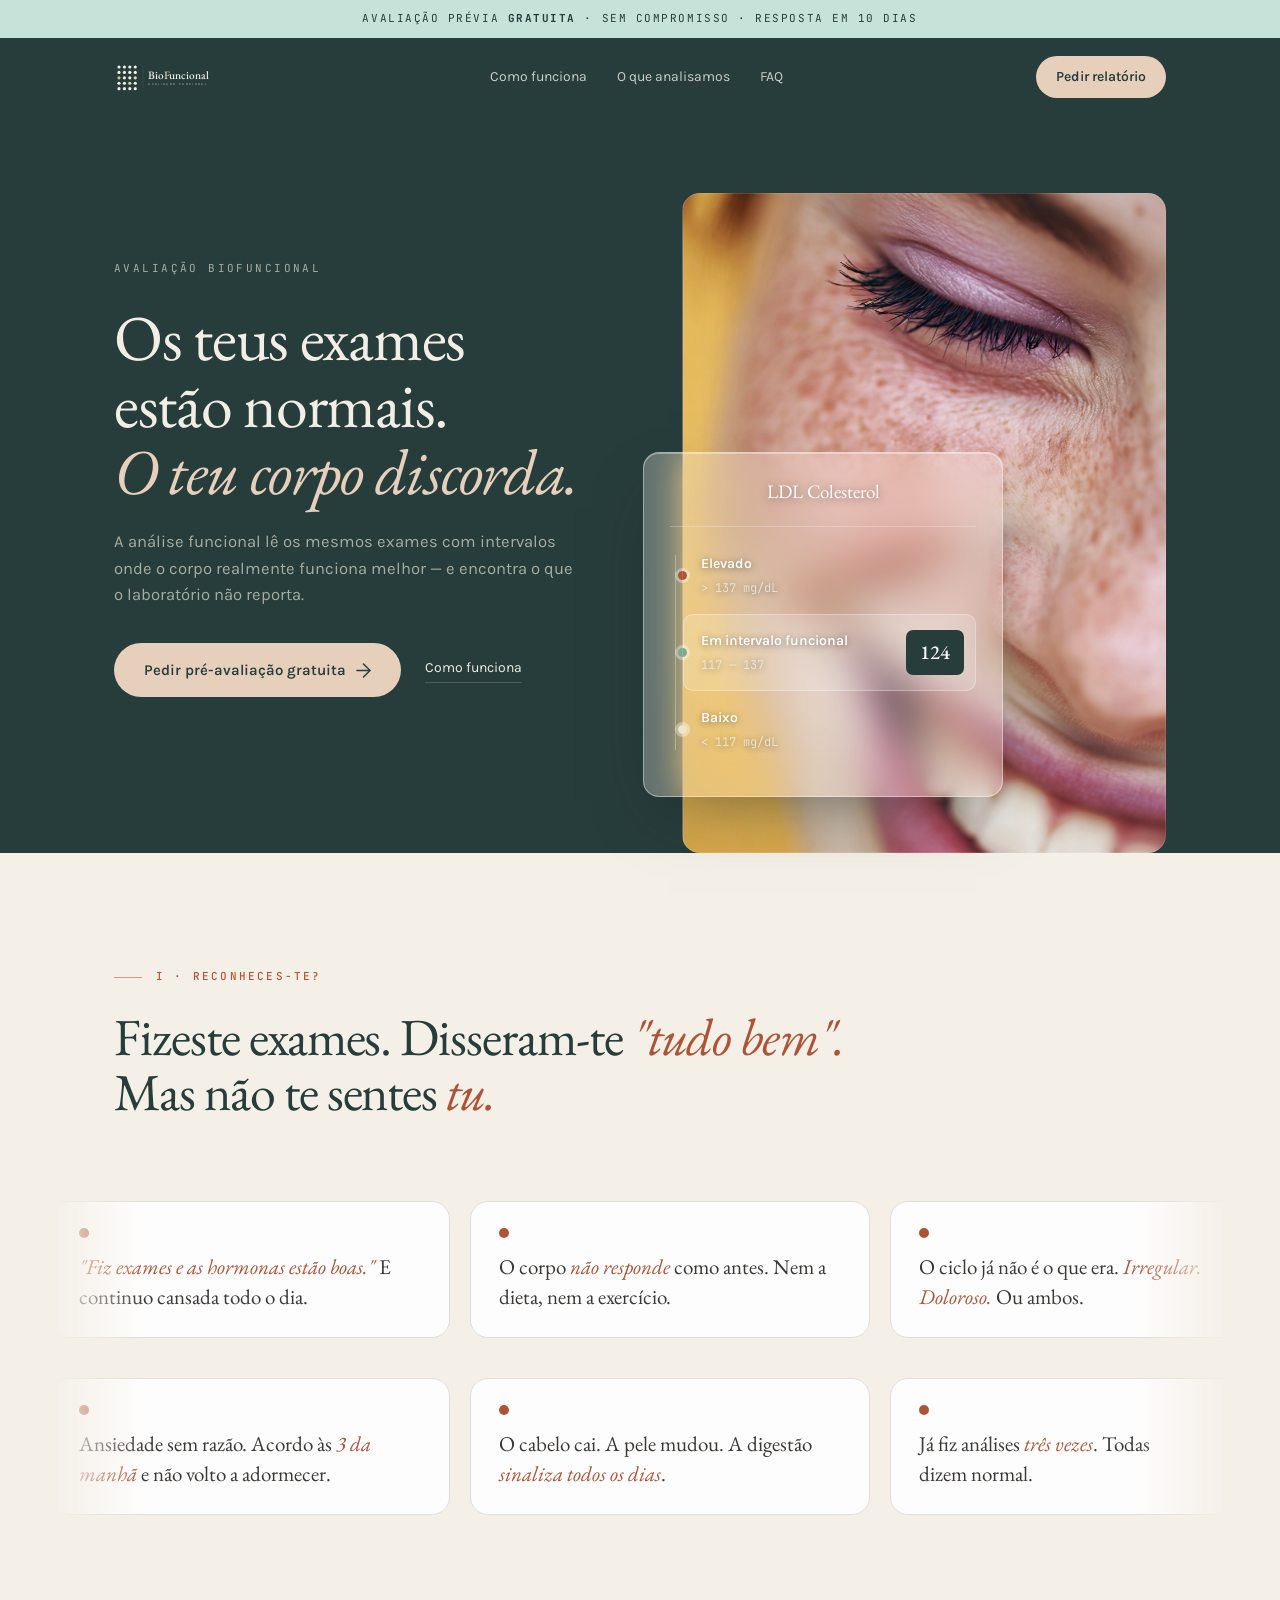
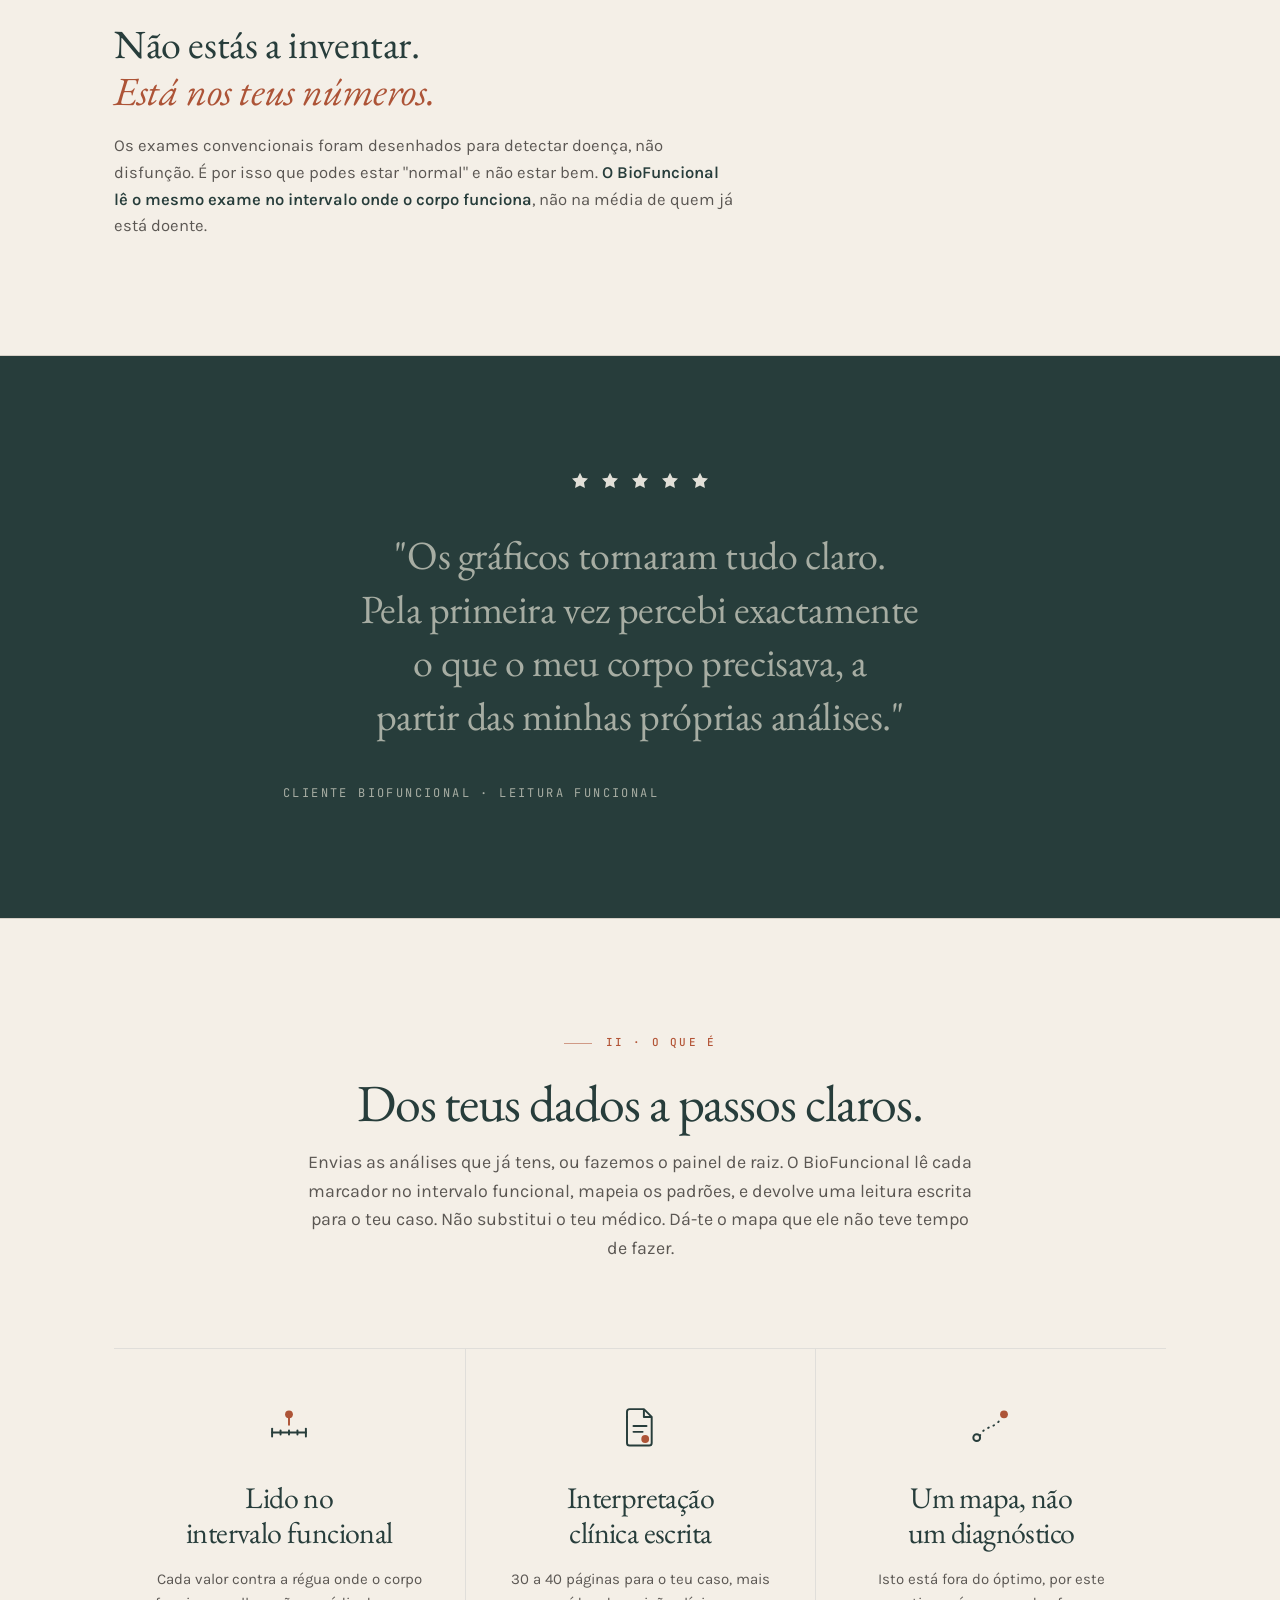
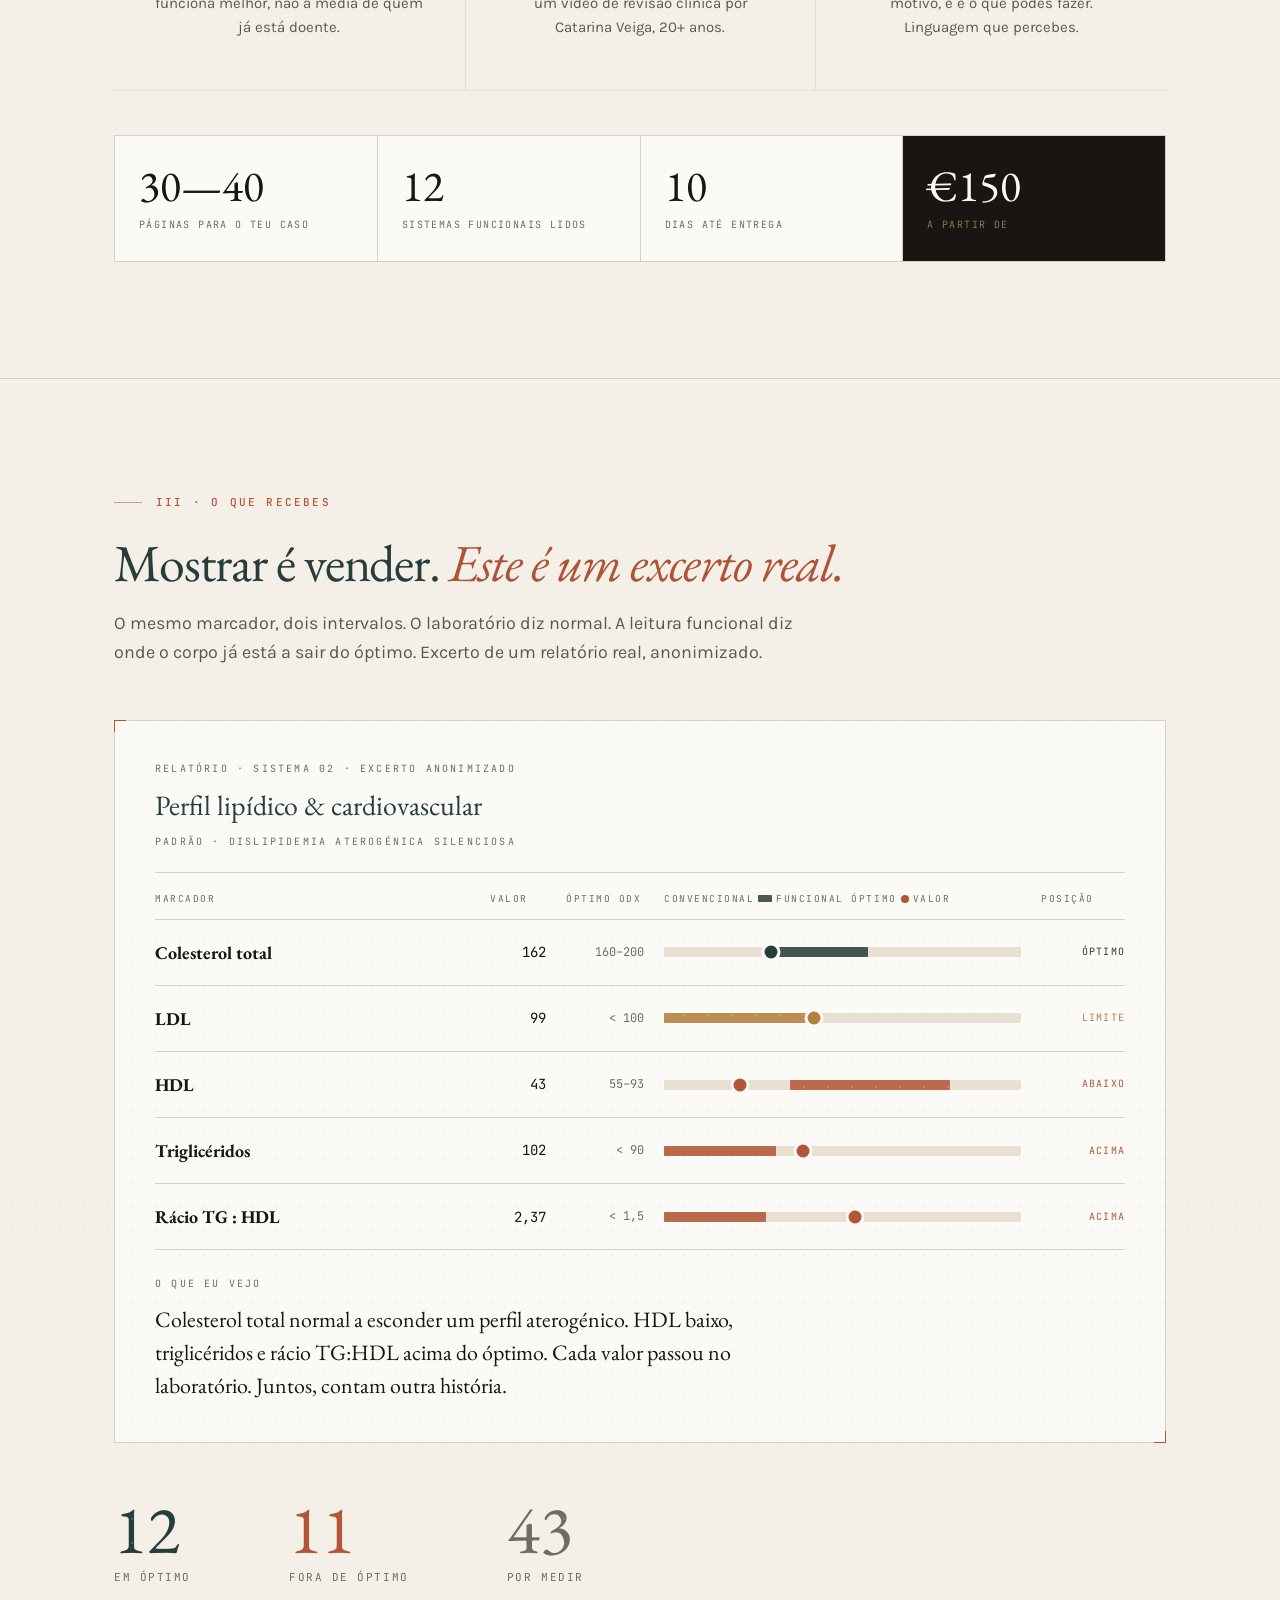
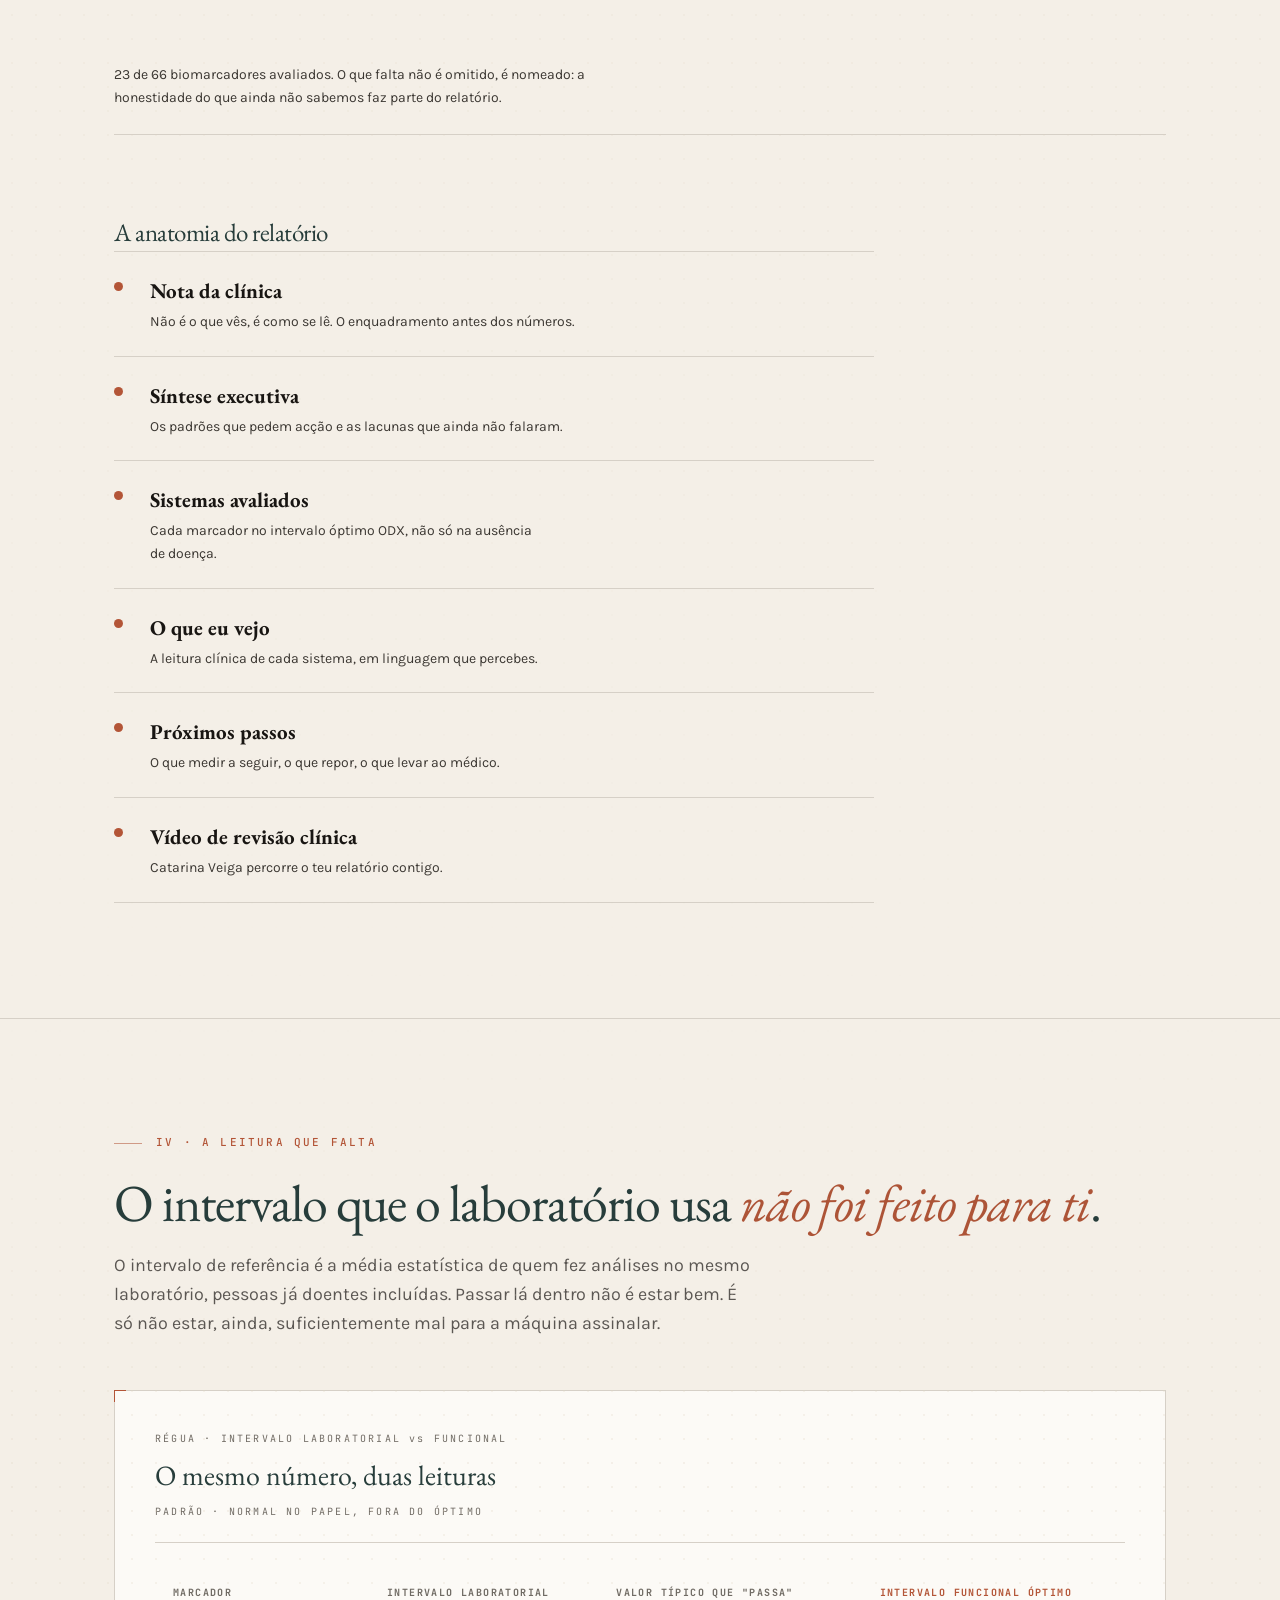
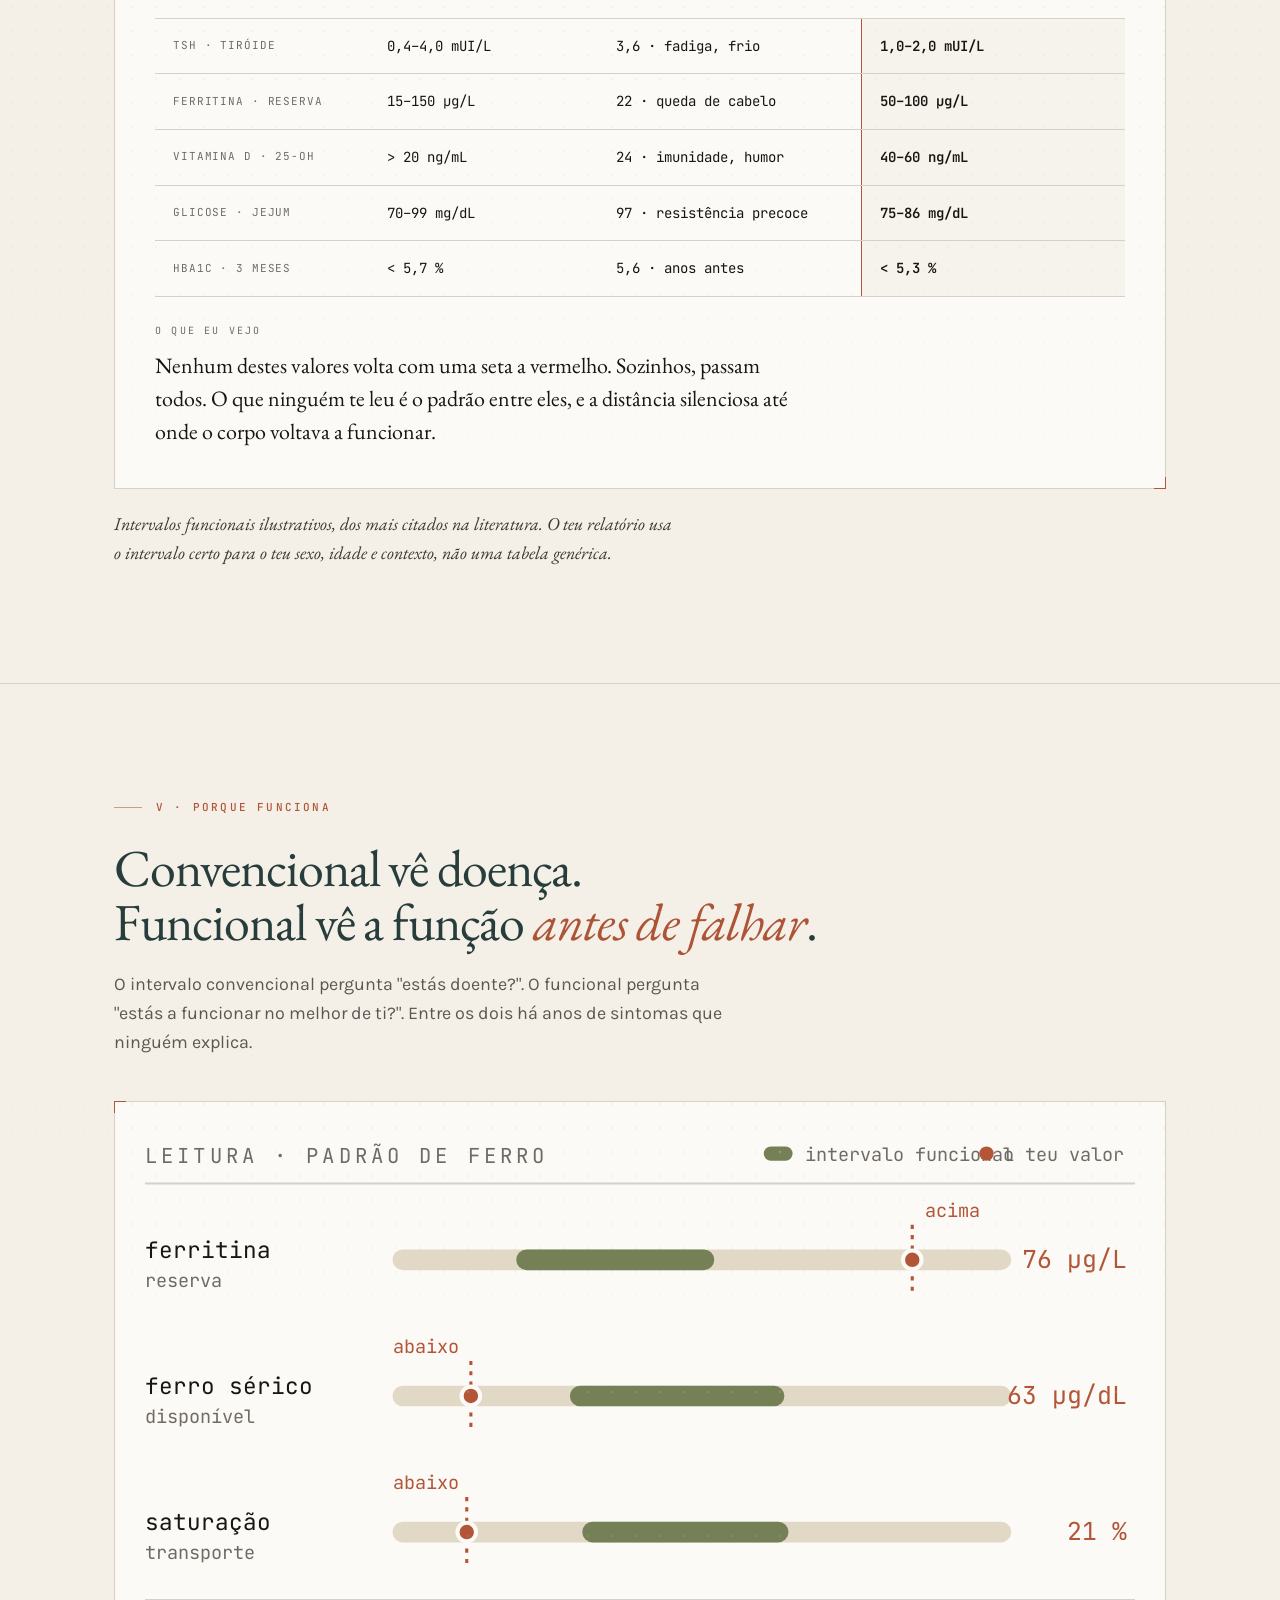
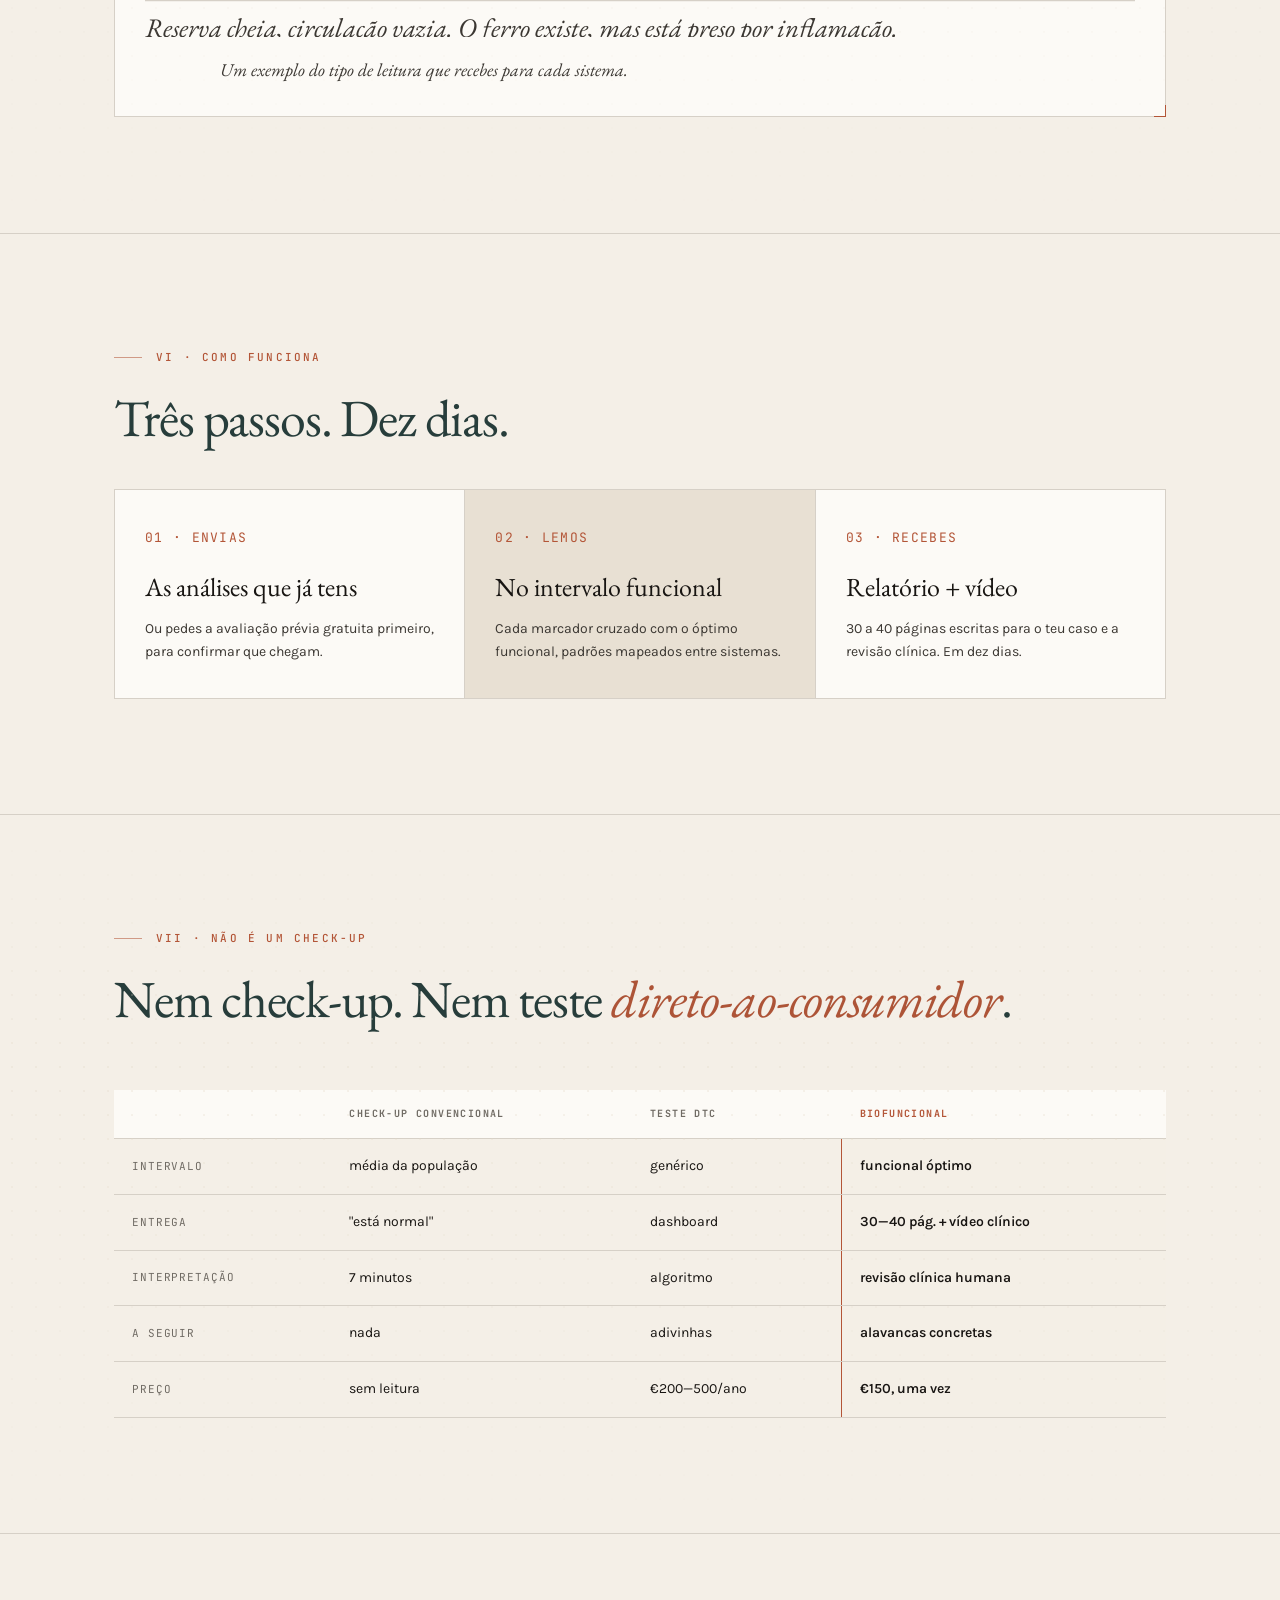
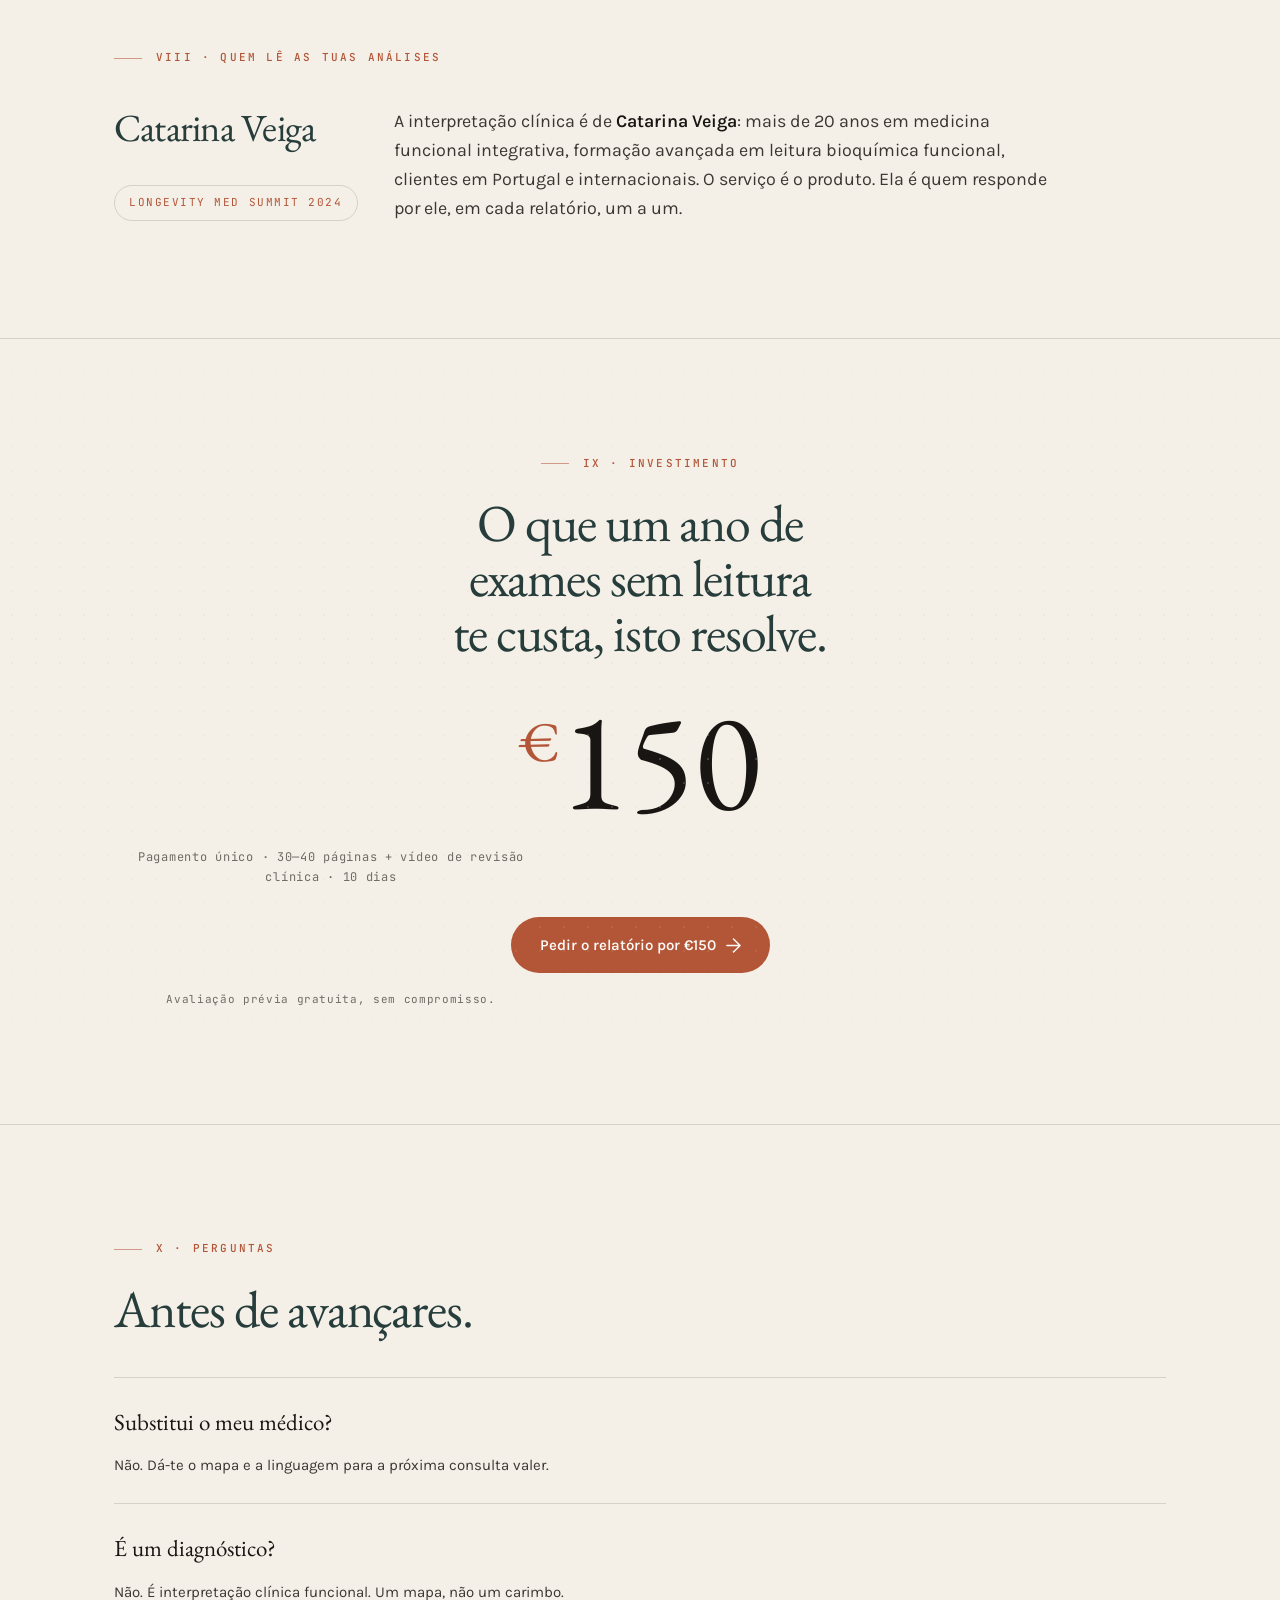
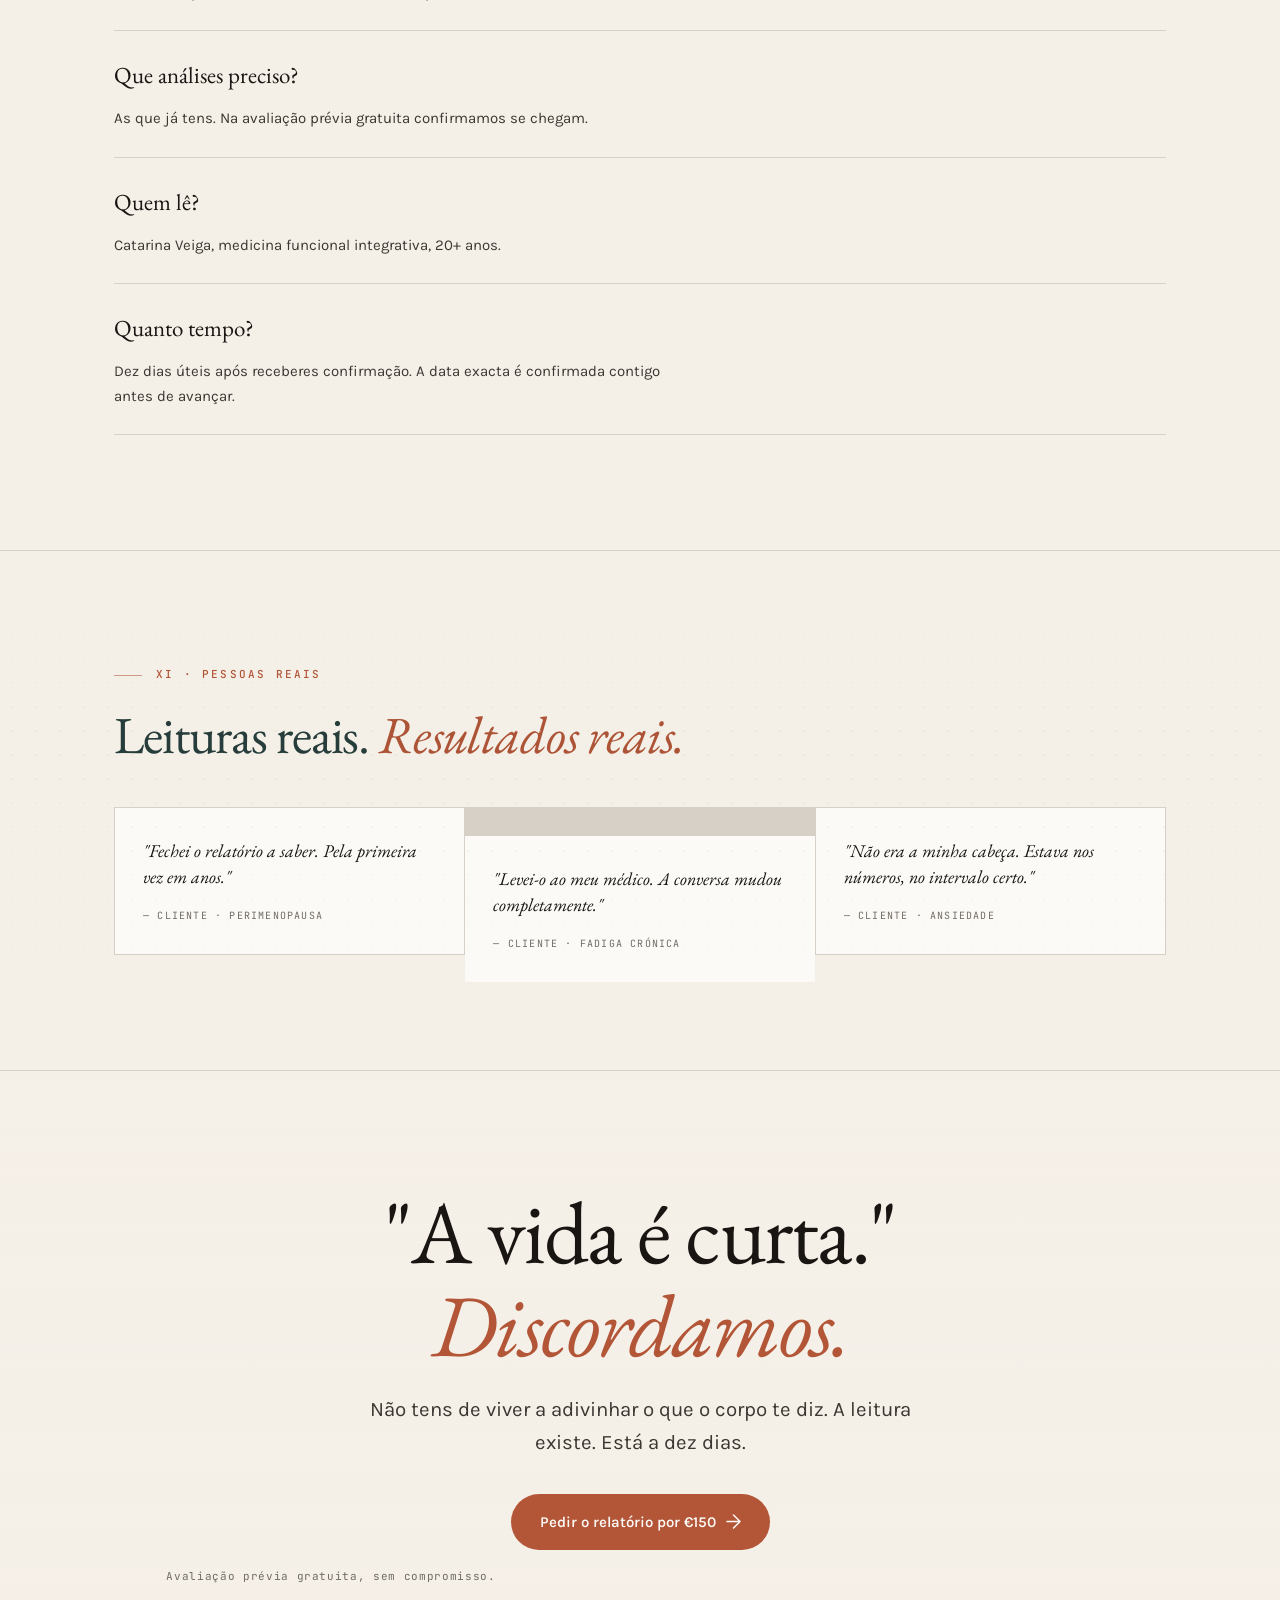
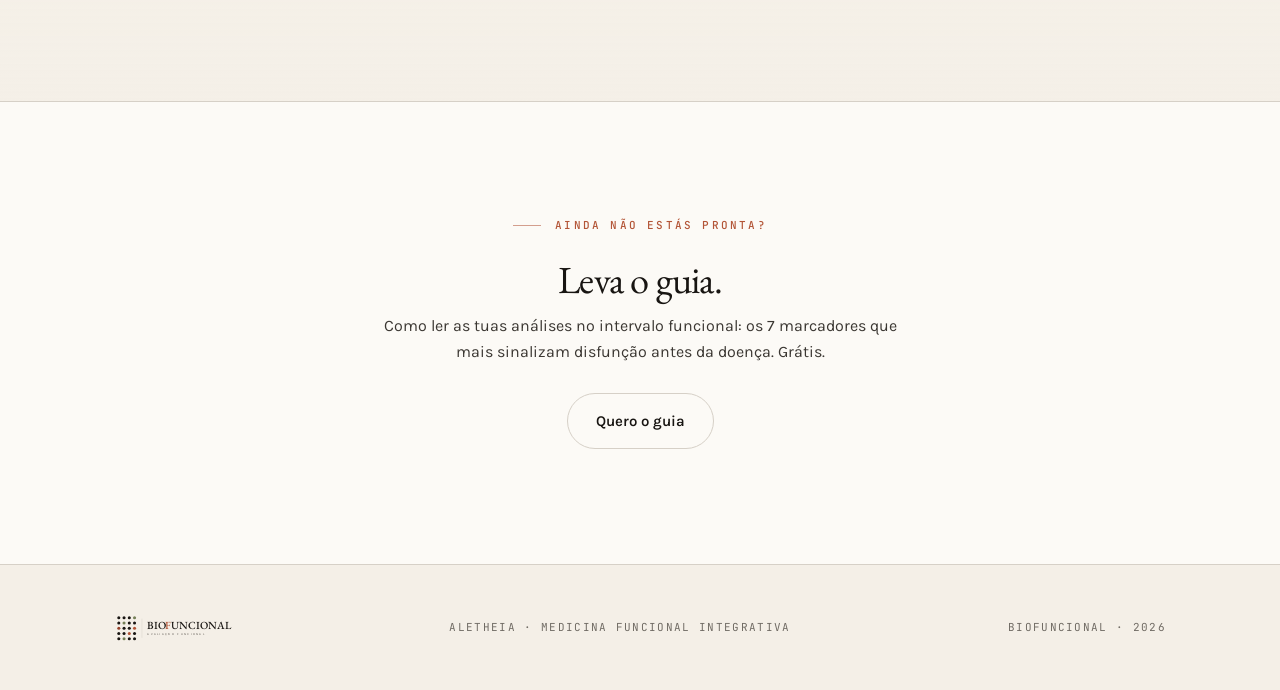
==== commit d6ab4101: "fix(pilares): redesenhar os 3 ícones — conjunto coerente e clínico Substitui ícones amadores (o 1º p" ====
--- a/index.html
+++ b/index.html
@@ -540,17 +540,17 @@
 
       <div class="pillars reveal-on">
         <div class="pillar">
-          <div class="pillar__ic"><svg viewBox="0 0 40 40" fill="none" aria-hidden="true"><rect x="6" y="18" width="28" height="4" rx="2" stroke="currentColor" stroke-width="1.5"/><line x1="6" y1="13" x2="6" y2="27" stroke="currentColor" stroke-width="1.5" stroke-linecap="round"/><line x1="34" y1="13" x2="34" y2="27" stroke="currentColor" stroke-width="1.5" stroke-linecap="round"/><circle cx="25" cy="20" r="3.4" fill="var(--cv-rust)"/></svg></div>
+          <div class="pillar__ic"><svg viewBox="0 0 40 40" fill="none" aria-hidden="true"><line x1="7" y1="25" x2="33" y2="25" stroke="currentColor" stroke-width="1.5" stroke-linecap="round"/><line x1="7" y1="22" x2="7" y2="28" stroke="currentColor" stroke-width="1.5" stroke-linecap="round"/><line x1="13.5" y1="23.5" x2="13.5" y2="26.5" stroke="currentColor" stroke-width="1.5" stroke-linecap="round"/><line x1="20" y1="23.5" x2="20" y2="26.5" stroke="currentColor" stroke-width="1.5" stroke-linecap="round"/><line x1="26.5" y1="23.5" x2="26.5" y2="26.5" stroke="currentColor" stroke-width="1.5" stroke-linecap="round"/><line x1="33" y1="22" x2="33" y2="28" stroke="currentColor" stroke-width="1.5" stroke-linecap="round"/><line x1="20" y1="13" x2="20" y2="19" stroke="var(--cv-rust)" stroke-width="1.5" stroke-linecap="round"/><circle cx="20" cy="11" r="3" fill="var(--cv-rust)"/></svg></div>
           <h3 class="pillar__t">Lido no intervalo funcional</h3>
           <p class="pillar__d">Cada valor contra a régua onde o corpo funciona melhor, não a média de quem já está doente.</p>
         </div>
         <div class="pillar">
-          <div class="pillar__ic"><svg viewBox="0 0 40 40" fill="none" aria-hidden="true"><rect x="9" y="6" width="22" height="28" rx="2.5" stroke="currentColor" stroke-width="1.5"/><line x1="14" y1="14" x2="26" y2="14" stroke="currentColor" stroke-width="1.5" stroke-linecap="round"/><line x1="14" y1="20" x2="26" y2="20" stroke="currentColor" stroke-width="1.5" stroke-linecap="round"/><line x1="14" y1="26" x2="21" y2="26" stroke="currentColor" stroke-width="1.5" stroke-linecap="round"/><circle cx="28" cy="26" r="3.4" fill="var(--cv-rust)"/></svg></div>
+          <div class="pillar__ic"><svg viewBox="0 0 40 40" fill="none" aria-hidden="true"><path d="M12 7 h11 l6 6 v20 a2 2 0 0 1 -2 2 h-15 a2 2 0 0 1 -2 -2 v-24 a2 2 0 0 1 2 -2 z" stroke="currentColor" stroke-width="1.5" stroke-linejoin="round"/><path d="M23 7 v6 h6" stroke="currentColor" stroke-width="1.5" stroke-linejoin="round"/><line x1="15" y1="20" x2="25" y2="20" stroke="currentColor" stroke-width="1.5" stroke-linecap="round"/><line x1="15" y1="24.5" x2="22" y2="24.5" stroke="currentColor" stroke-width="1.5" stroke-linecap="round"/><circle cx="24" cy="30" r="3" fill="var(--cv-rust)"/></svg></div>
           <h3 class="pillar__t">Interpretação clínica escrita</h3>
           <p class="pillar__d">30 a 40 páginas para o teu caso, mais um vídeo de revisão clínica por Catarina Veiga, 20+ anos.</p>
         </div>
         <div class="pillar">
-          <div class="pillar__ic"><svg viewBox="0 0 40 40" fill="none" aria-hidden="true"><path d="M8 30 C 8 30, 16 12, 22 20 S 32 14, 32 10" stroke="currentColor" stroke-width="1.5" stroke-linecap="round" stroke-dasharray="1 4"/><circle cx="8" cy="30" r="2.4" stroke="currentColor" stroke-width="1.5"/><circle cx="32" cy="10" r="3.6" fill="var(--cv-rust)"/></svg></div>
+          <div class="pillar__ic"><svg viewBox="0 0 40 40" fill="none" aria-hidden="true"><circle cx="9" cy="29" r="2.6" stroke="currentColor" stroke-width="1.5"/><path d="M11.5 27.5 C 15 19, 23 23, 28 13.5" stroke="currentColor" stroke-width="1.5" stroke-linecap="round" stroke-dasharray="0.5 4"/><circle cx="30" cy="11" r="3" fill="var(--cv-rust)"/></svg></div>
           <h3 class="pillar__t">Um mapa, não um diagnóstico</h3>
           <p class="pillar__d">Isto está fora do óptimo, por este motivo, e é o que podes fazer. Linguagem que percebes.</p>
         </div>
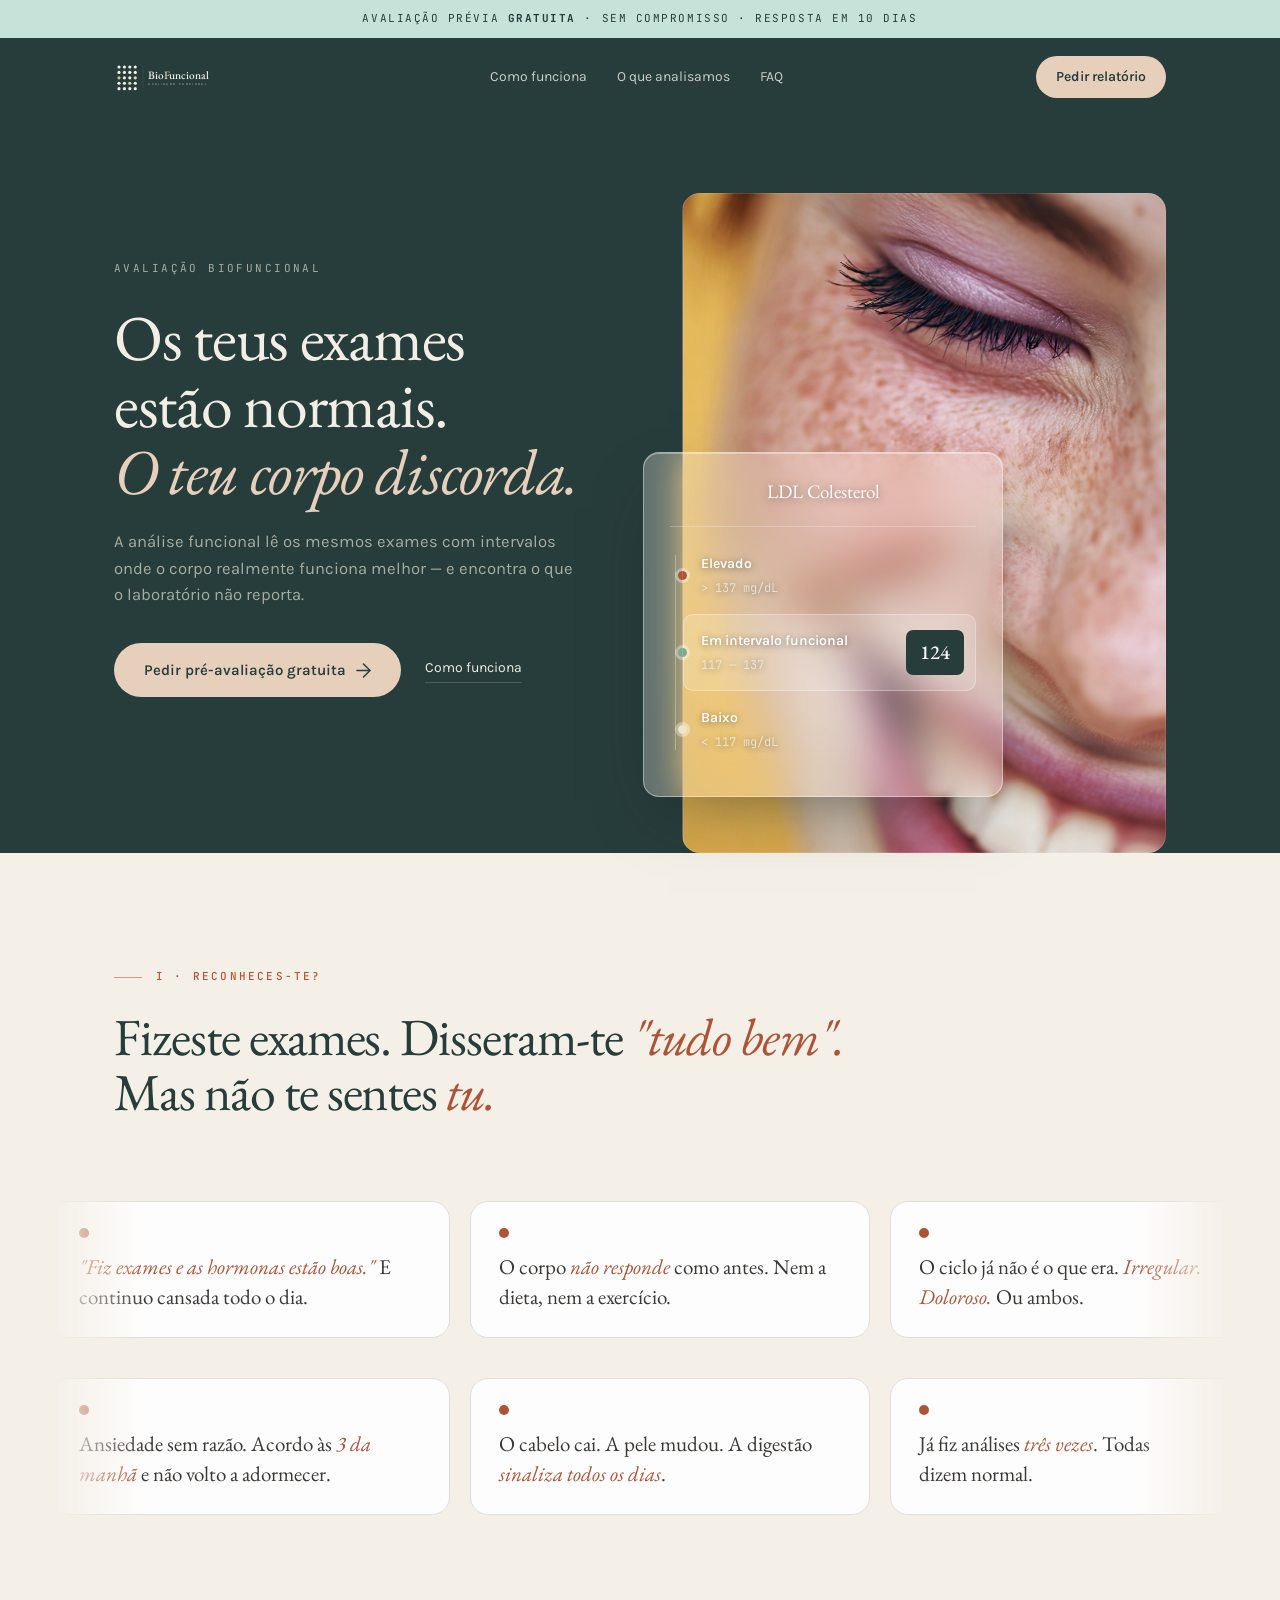
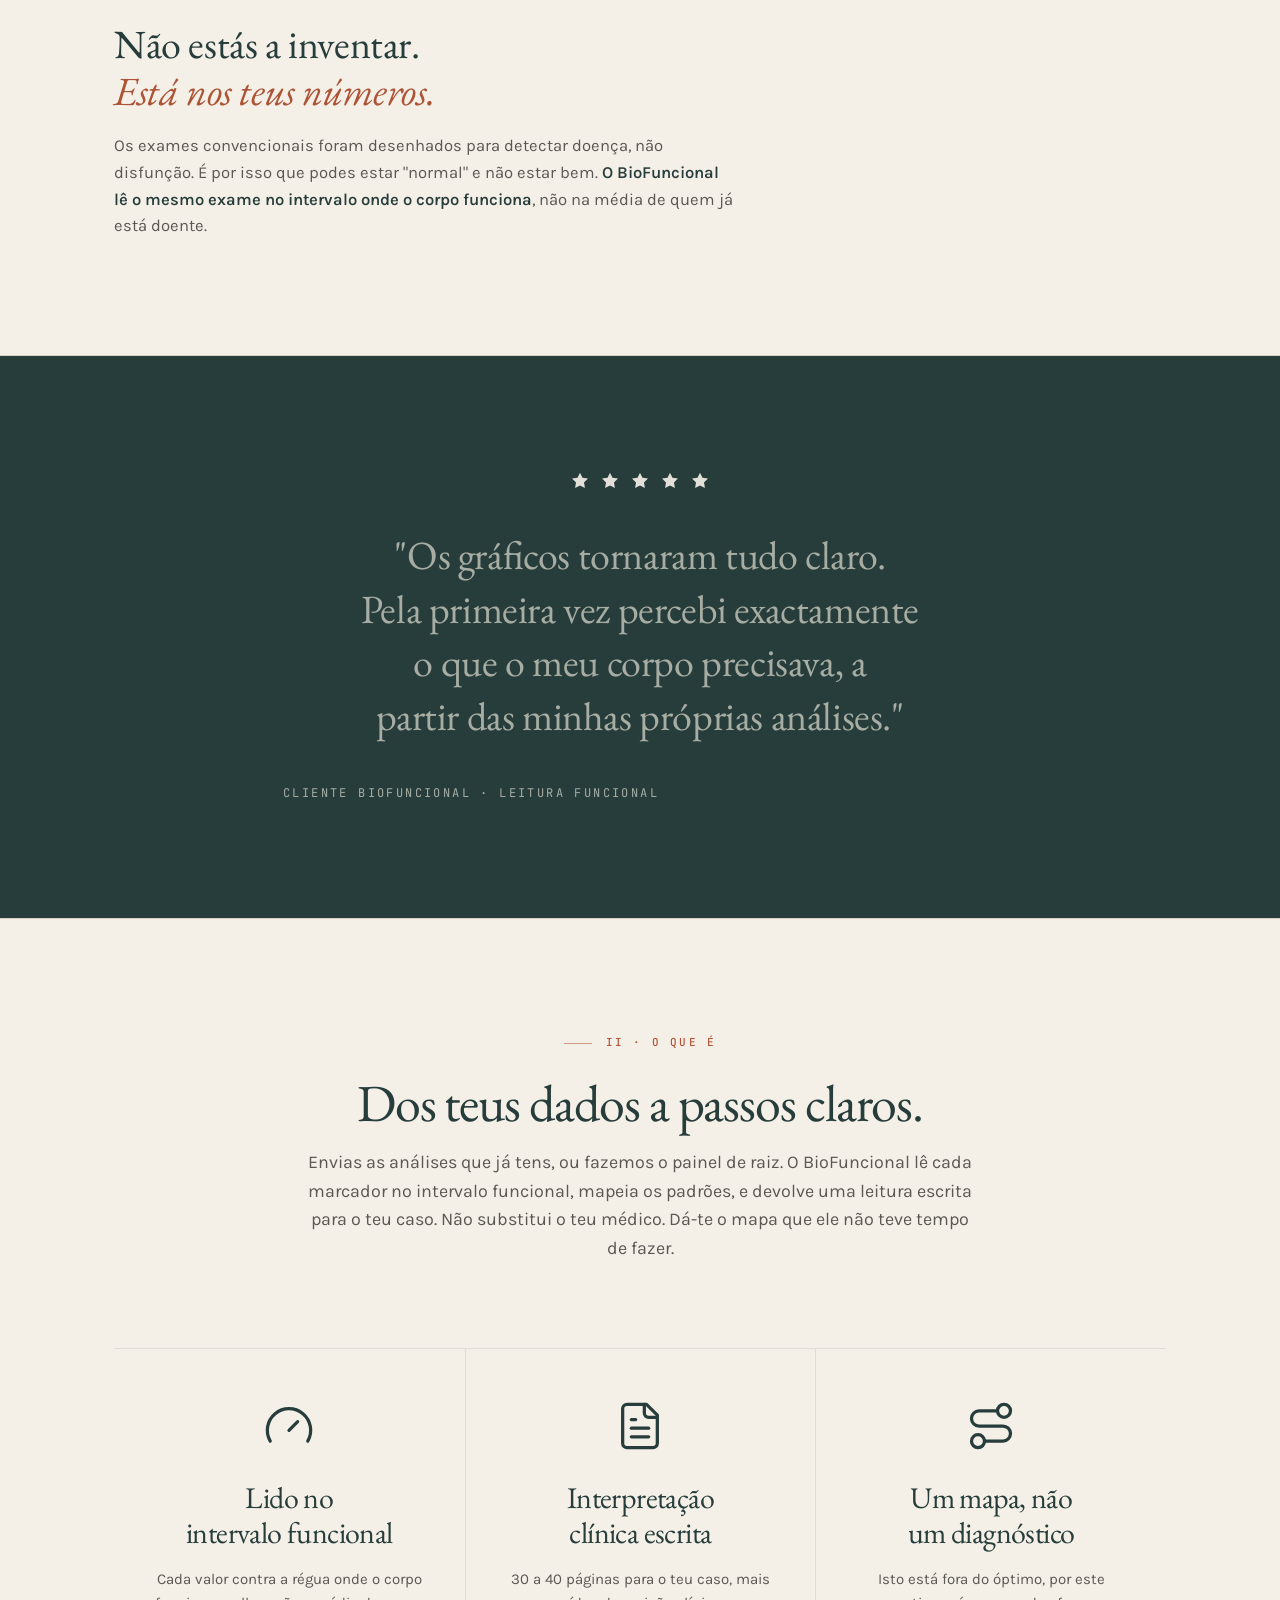
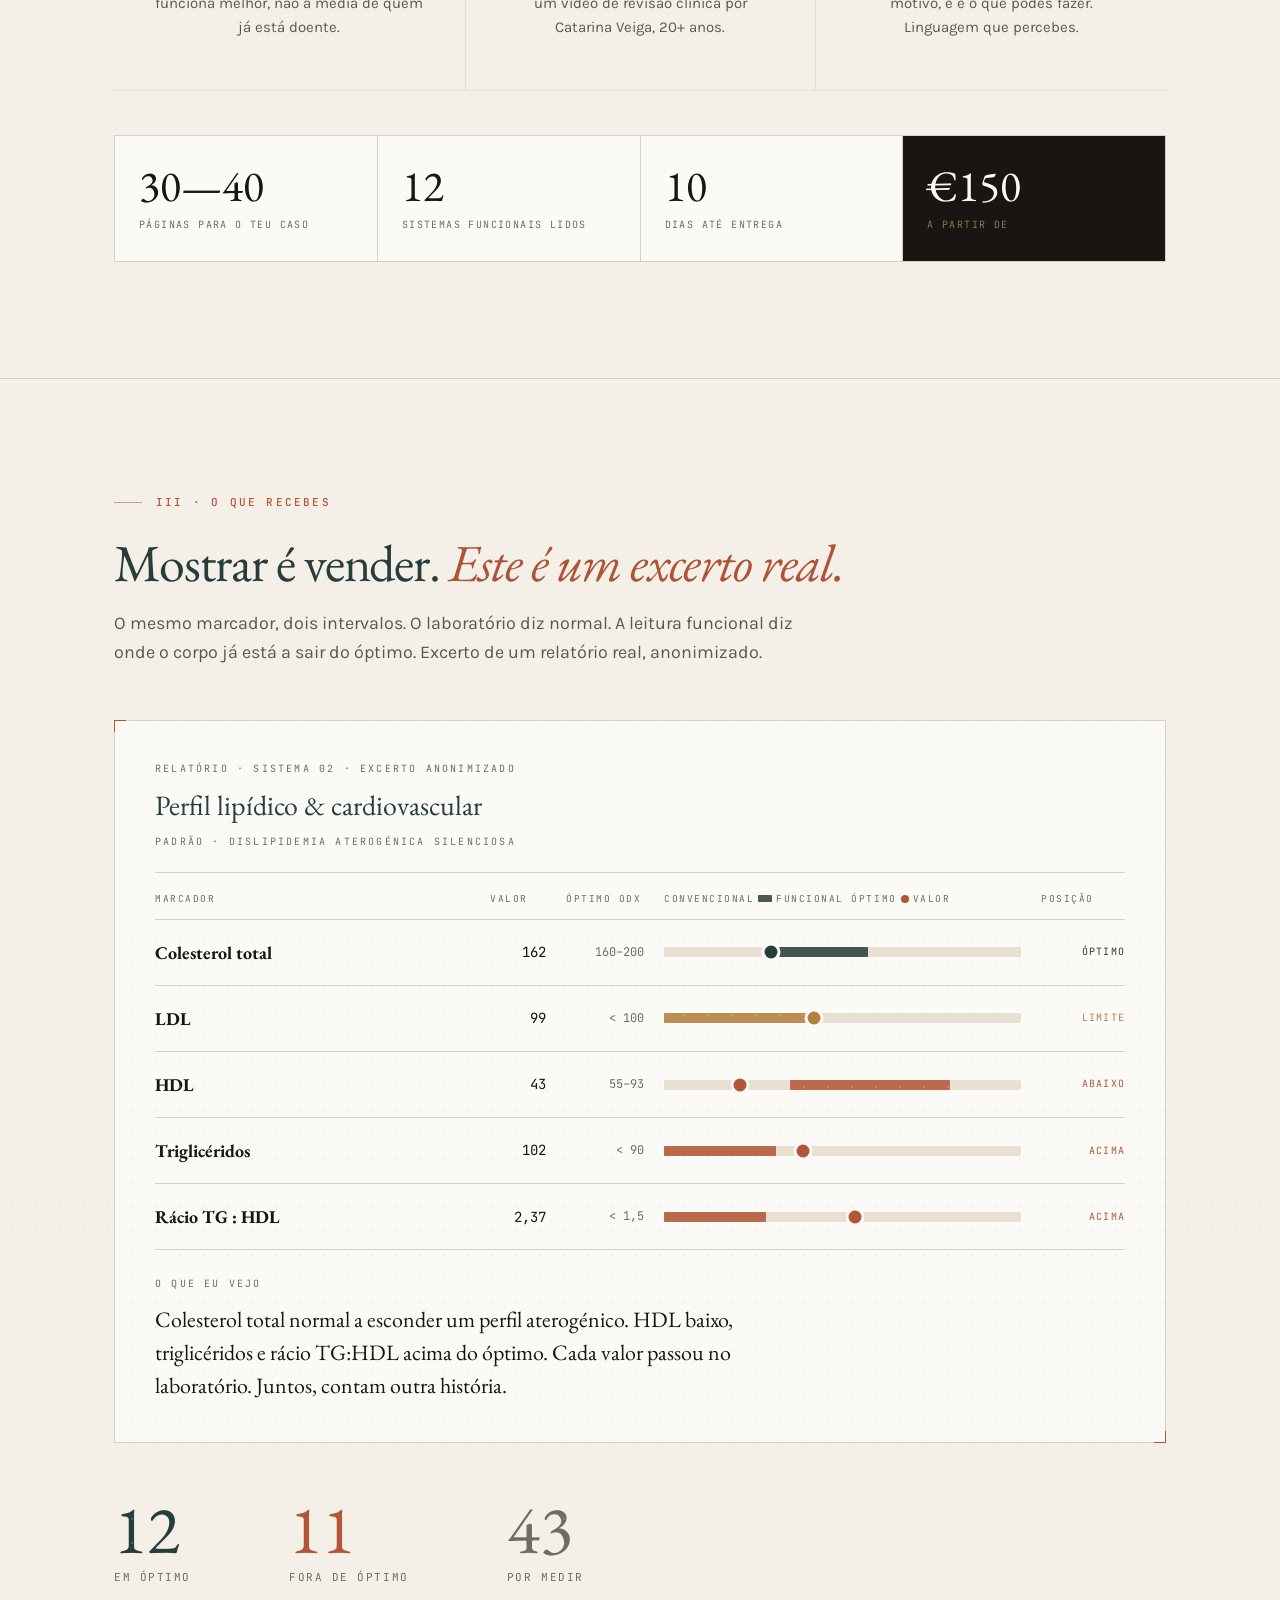
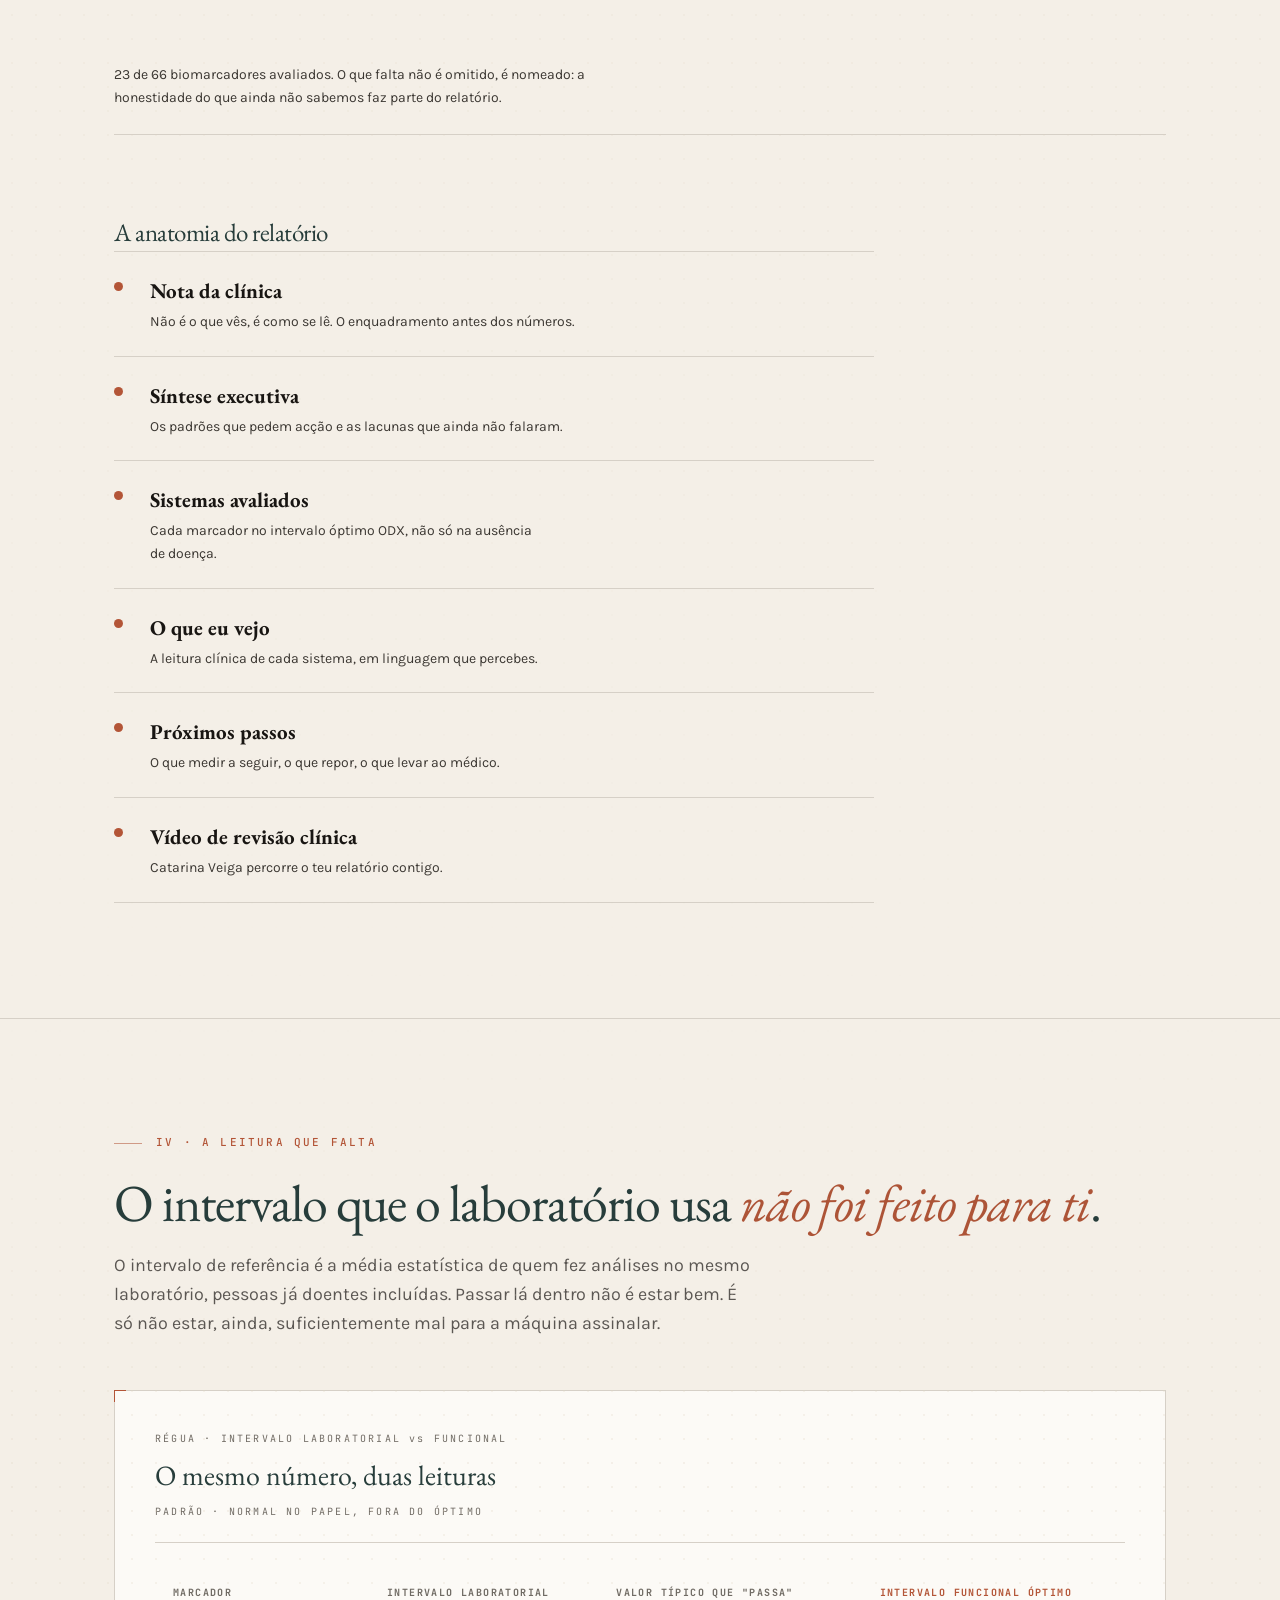
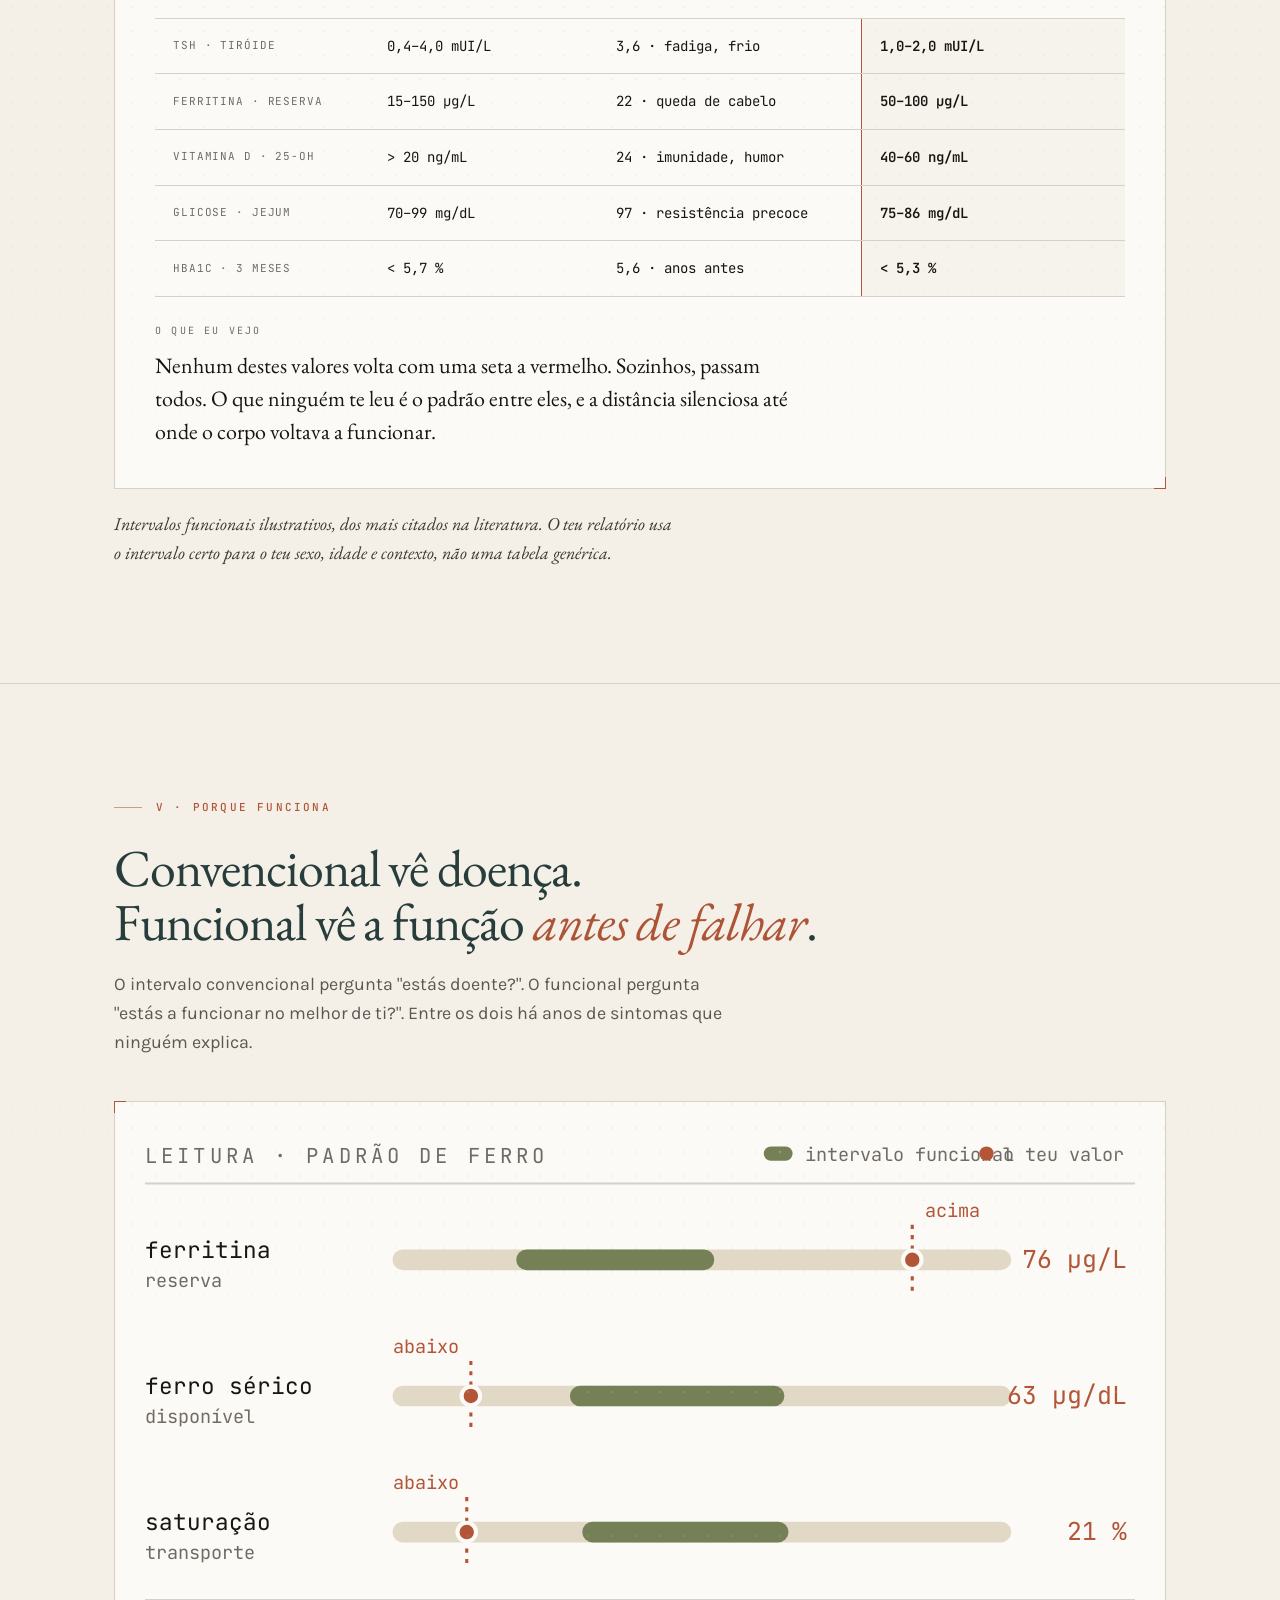
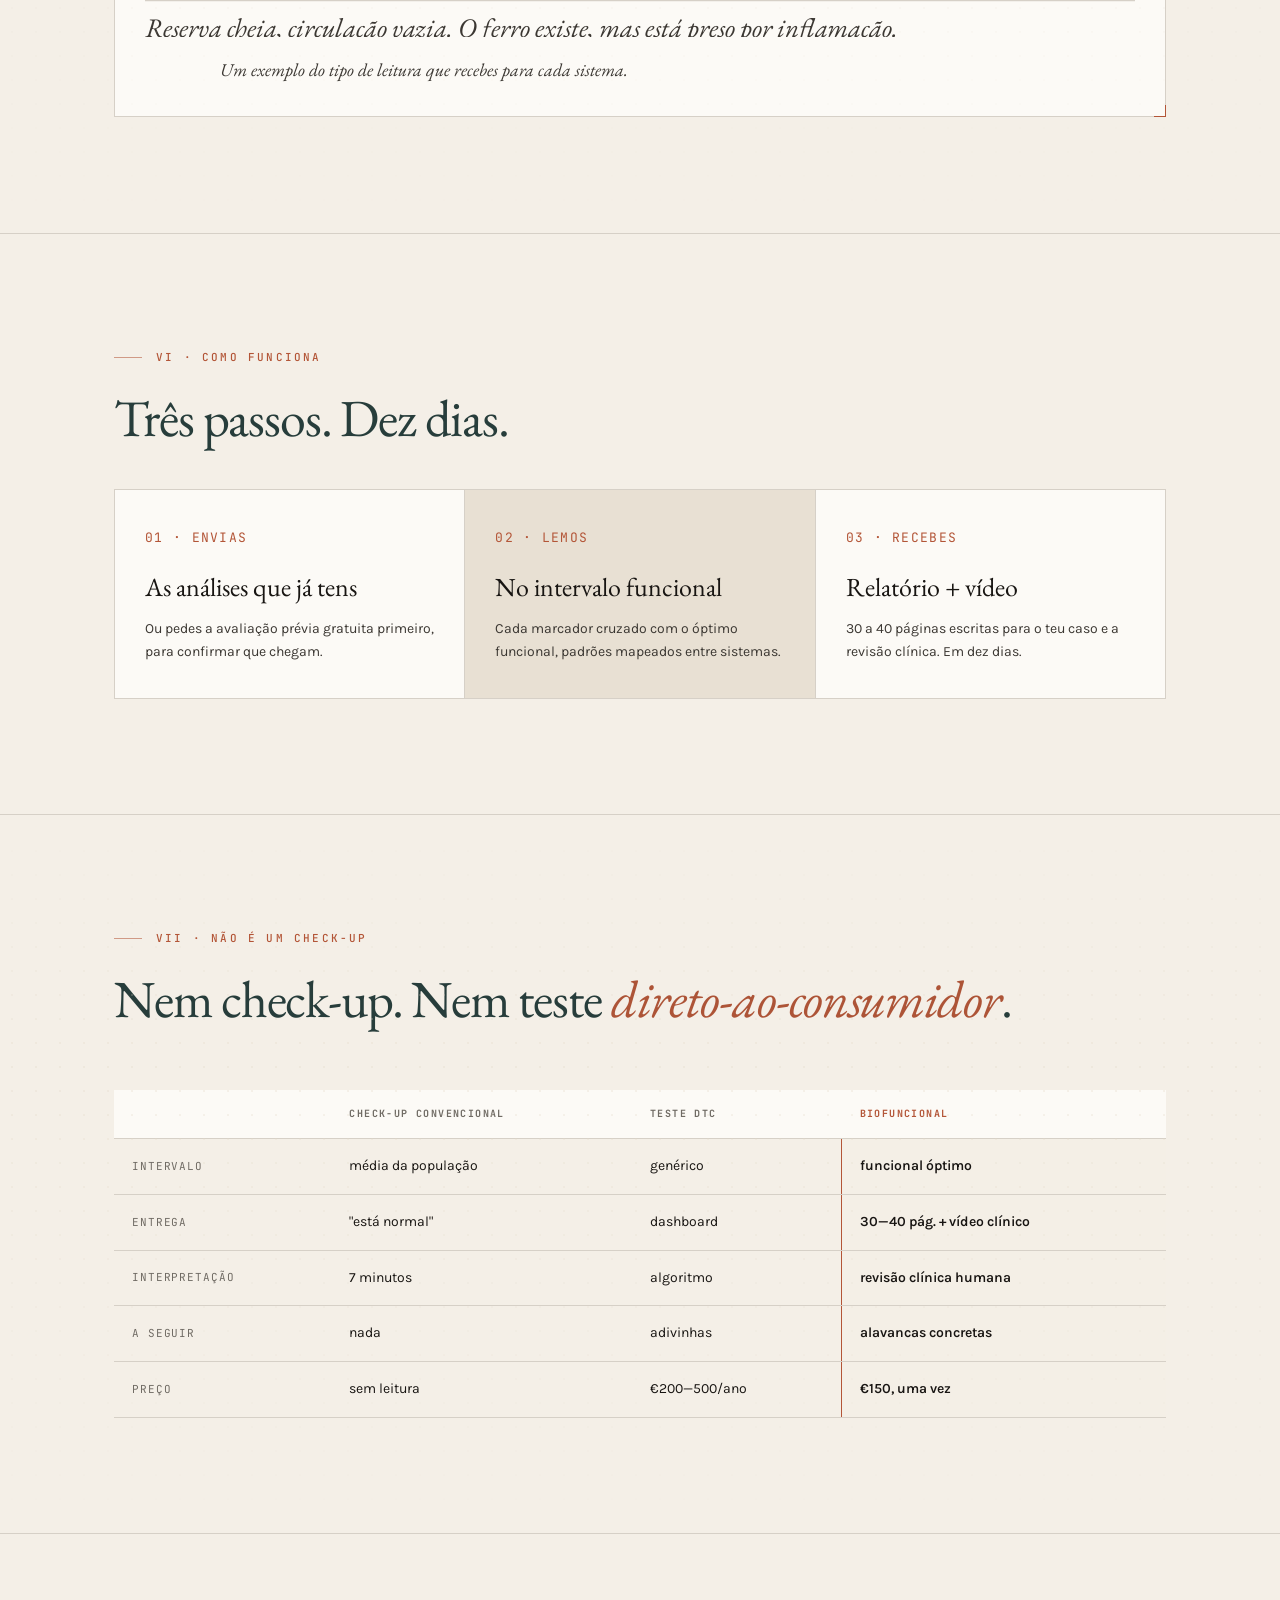
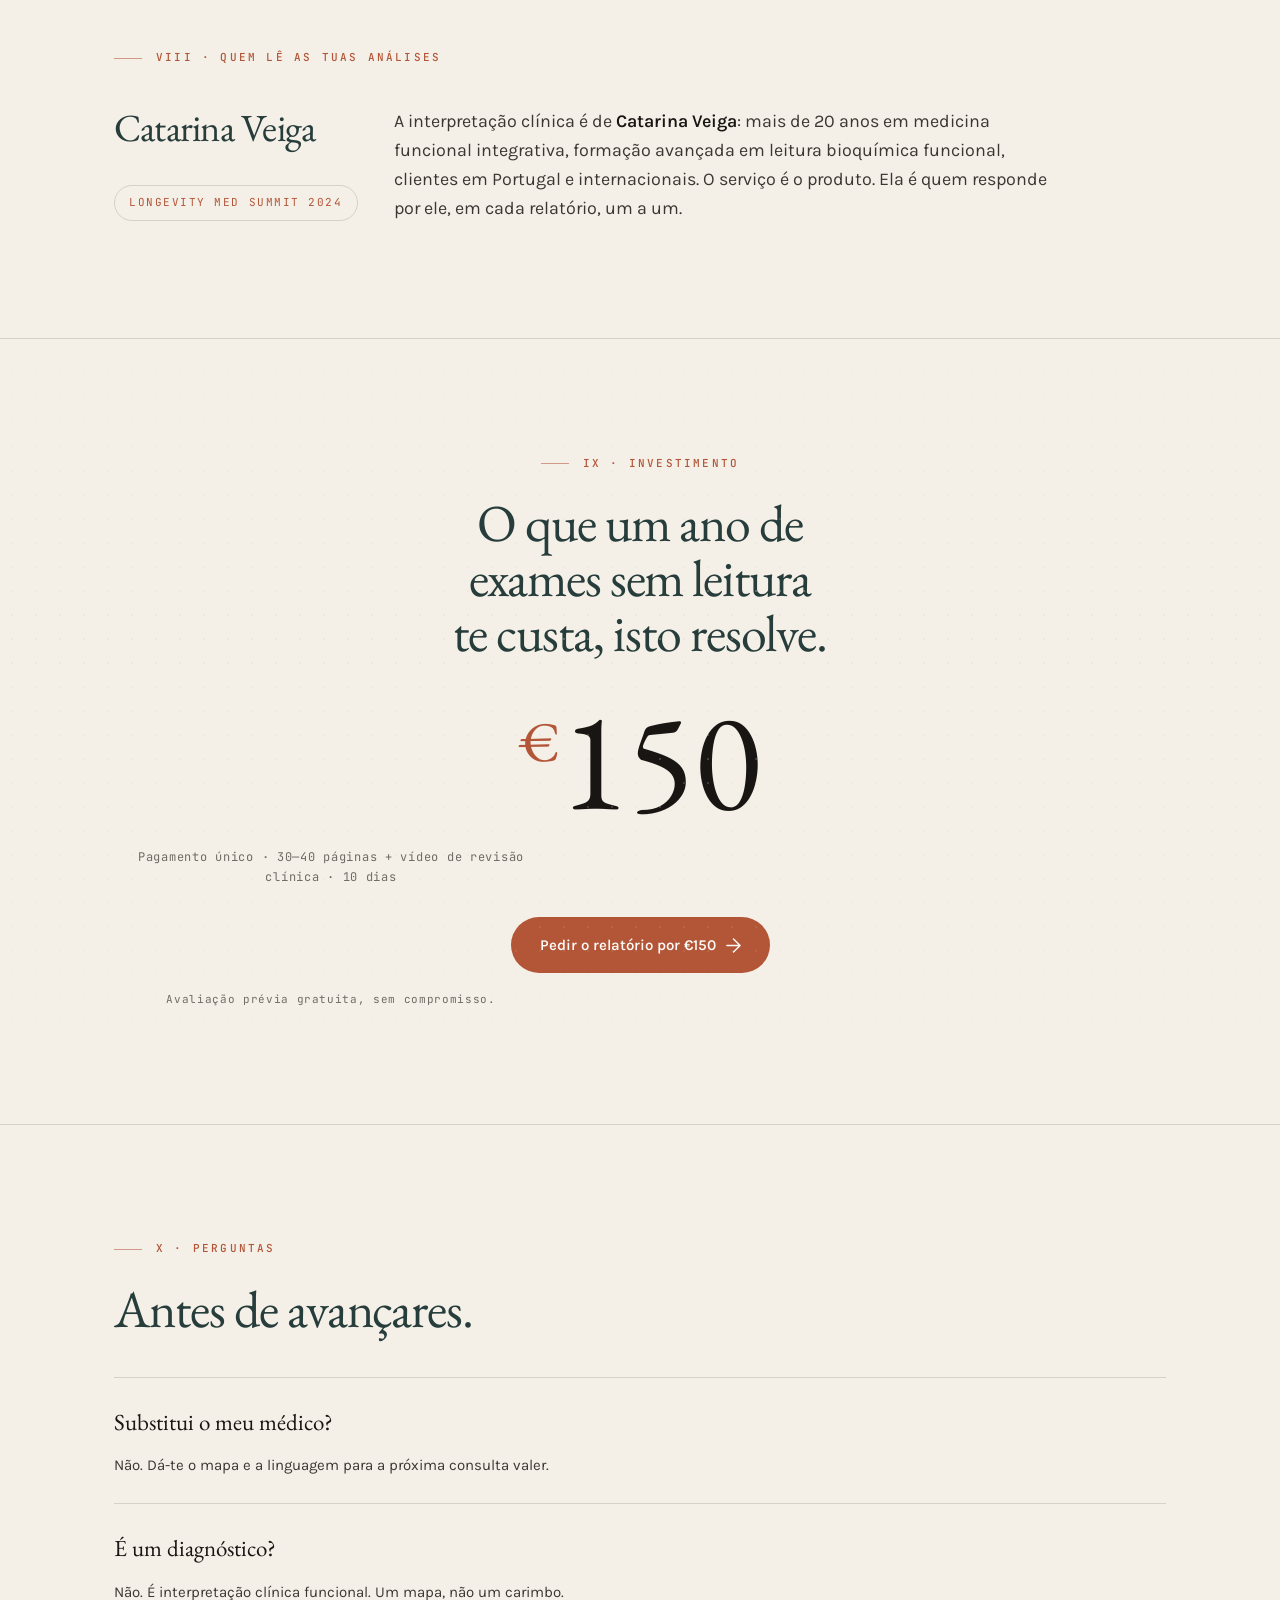
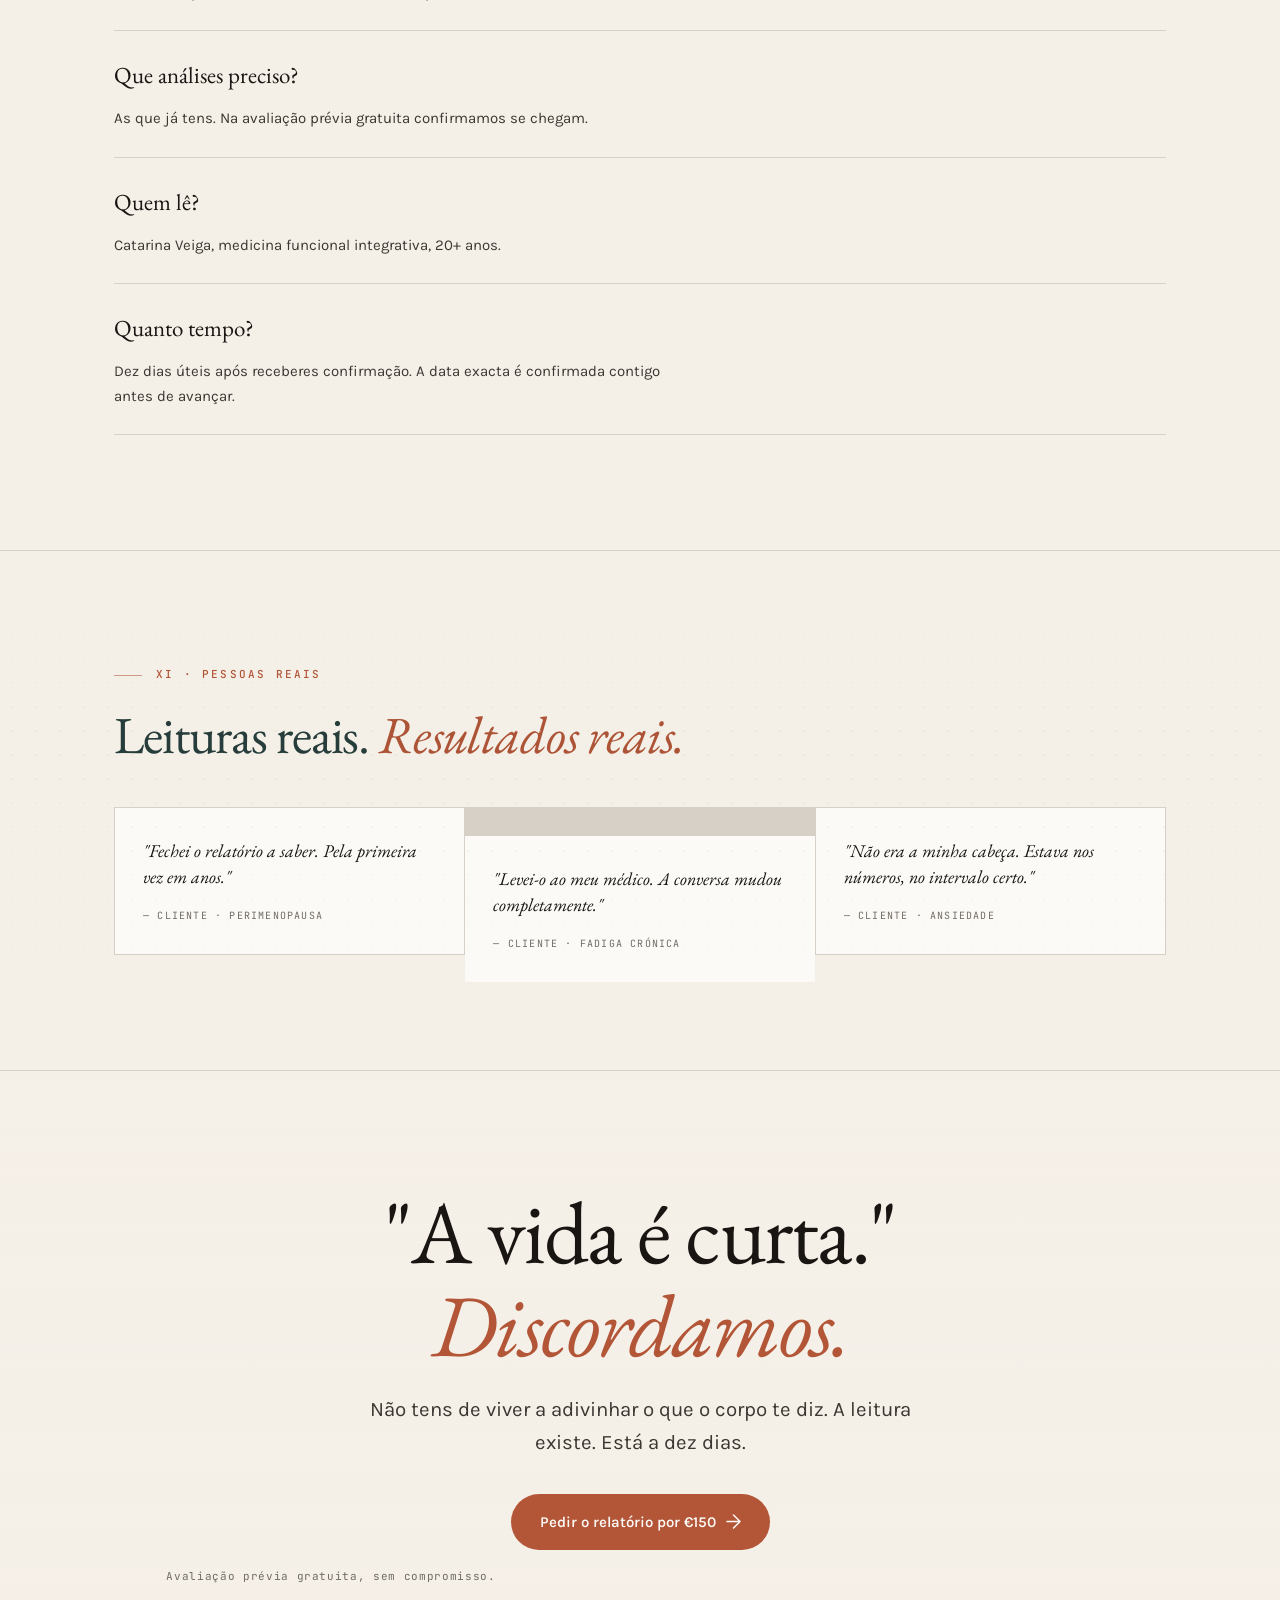
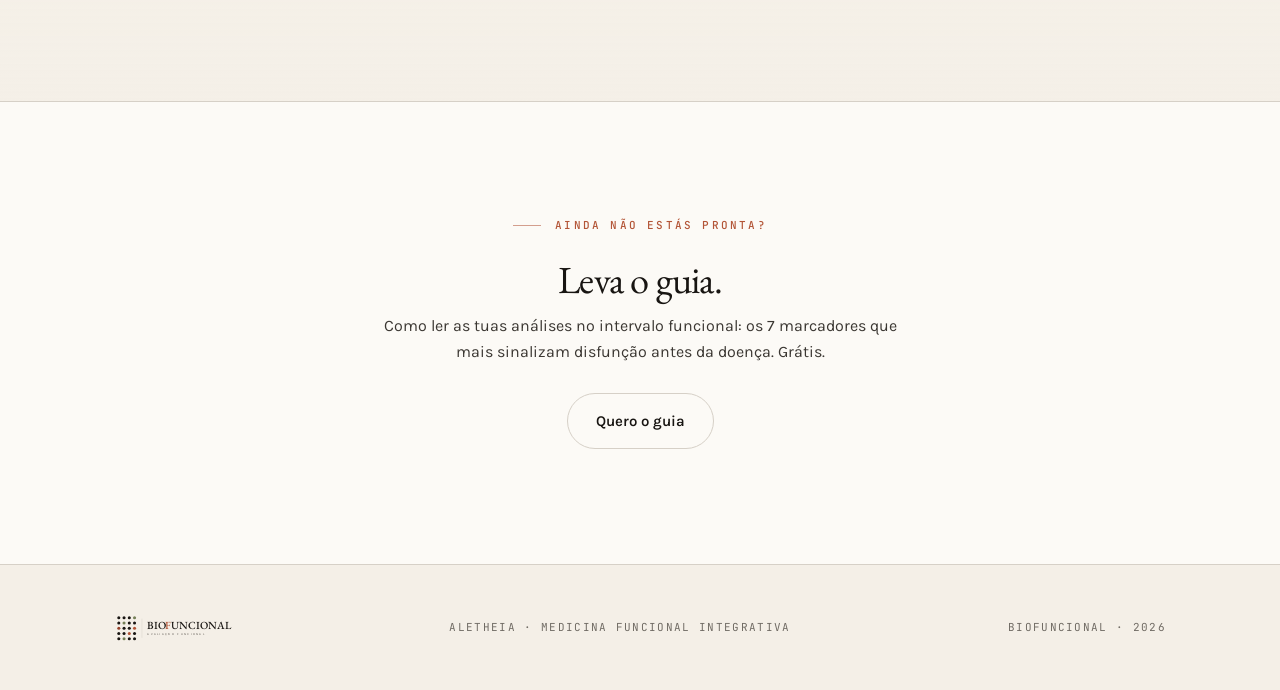
==== commit 8c6e6aa3: "fix(pilares): ícones Lucide (gauge, file-text, route) — set profissional Substitui SVGs feitos à mão" ====
--- a/index.html
+++ b/index.html
@@ -540,17 +540,17 @@
 
       <div class="pillars reveal-on">
         <div class="pillar">
-          <div class="pillar__ic"><svg viewBox="0 0 40 40" fill="none" aria-hidden="true"><line x1="7" y1="25" x2="33" y2="25" stroke="currentColor" stroke-width="1.5" stroke-linecap="round"/><line x1="7" y1="22" x2="7" y2="28" stroke="currentColor" stroke-width="1.5" stroke-linecap="round"/><line x1="13.5" y1="23.5" x2="13.5" y2="26.5" stroke="currentColor" stroke-width="1.5" stroke-linecap="round"/><line x1="20" y1="23.5" x2="20" y2="26.5" stroke="currentColor" stroke-width="1.5" stroke-linecap="round"/><line x1="26.5" y1="23.5" x2="26.5" y2="26.5" stroke="currentColor" stroke-width="1.5" stroke-linecap="round"/><line x1="33" y1="22" x2="33" y2="28" stroke="currentColor" stroke-width="1.5" stroke-linecap="round"/><line x1="20" y1="13" x2="20" y2="19" stroke="var(--cv-rust)" stroke-width="1.5" stroke-linecap="round"/><circle cx="20" cy="11" r="3" fill="var(--cv-rust)"/></svg></div>
+          <div class="pillar__ic"><svg viewBox="0 0 24 24" fill="none" stroke="currentColor" stroke-width="1.5" stroke-linecap="round" stroke-linejoin="round" aria-hidden="true"><path d="m12 14 4-4"/><path d="M3.34 19a10 10 0 1 1 17.32 0"/></svg></div>
           <h3 class="pillar__t">Lido no intervalo funcional</h3>
           <p class="pillar__d">Cada valor contra a régua onde o corpo funciona melhor, não a média de quem já está doente.</p>
         </div>
         <div class="pillar">
-          <div class="pillar__ic"><svg viewBox="0 0 40 40" fill="none" aria-hidden="true"><path d="M12 7 h11 l6 6 v20 a2 2 0 0 1 -2 2 h-15 a2 2 0 0 1 -2 -2 v-24 a2 2 0 0 1 2 -2 z" stroke="currentColor" stroke-width="1.5" stroke-linejoin="round"/><path d="M23 7 v6 h6" stroke="currentColor" stroke-width="1.5" stroke-linejoin="round"/><line x1="15" y1="20" x2="25" y2="20" stroke="currentColor" stroke-width="1.5" stroke-linecap="round"/><line x1="15" y1="24.5" x2="22" y2="24.5" stroke="currentColor" stroke-width="1.5" stroke-linecap="round"/><circle cx="24" cy="30" r="3" fill="var(--cv-rust)"/></svg></div>
+          <div class="pillar__ic"><svg viewBox="0 0 24 24" fill="none" stroke="currentColor" stroke-width="1.5" stroke-linecap="round" stroke-linejoin="round" aria-hidden="true"><path d="M15 2H6a2 2 0 0 0-2 2v16a2 2 0 0 0 2 2h12a2 2 0 0 0 2-2V7Z"/><path d="M14 2v4a2 2 0 0 0 2 2h4"/><path d="M16 13H8"/><path d="M16 17H8"/><path d="M10 9H8"/></svg></div>
           <h3 class="pillar__t">Interpretação clínica escrita</h3>
           <p class="pillar__d">30 a 40 páginas para o teu caso, mais um vídeo de revisão clínica por Catarina Veiga, 20+ anos.</p>
         </div>
         <div class="pillar">
-          <div class="pillar__ic"><svg viewBox="0 0 40 40" fill="none" aria-hidden="true"><circle cx="9" cy="29" r="2.6" stroke="currentColor" stroke-width="1.5"/><path d="M11.5 27.5 C 15 19, 23 23, 28 13.5" stroke="currentColor" stroke-width="1.5" stroke-linecap="round" stroke-dasharray="0.5 4"/><circle cx="30" cy="11" r="3" fill="var(--cv-rust)"/></svg></div>
+          <div class="pillar__ic"><svg viewBox="0 0 24 24" fill="none" stroke="currentColor" stroke-width="1.5" stroke-linecap="round" stroke-linejoin="round" aria-hidden="true"><circle cx="6" cy="19" r="3"/><path d="M9 19h8.5a3.5 3.5 0 0 0 0-7h-11a3.5 3.5 0 0 1 0-7H15"/><circle cx="18" cy="5" r="3"/></svg></div>
           <h3 class="pillar__t">Um mapa, não um diagnóstico</h3>
           <p class="pillar__d">Isto está fora do óptimo, por este motivo, e é o que podes fazer. Linguagem que percebes.</p>
         </div>
